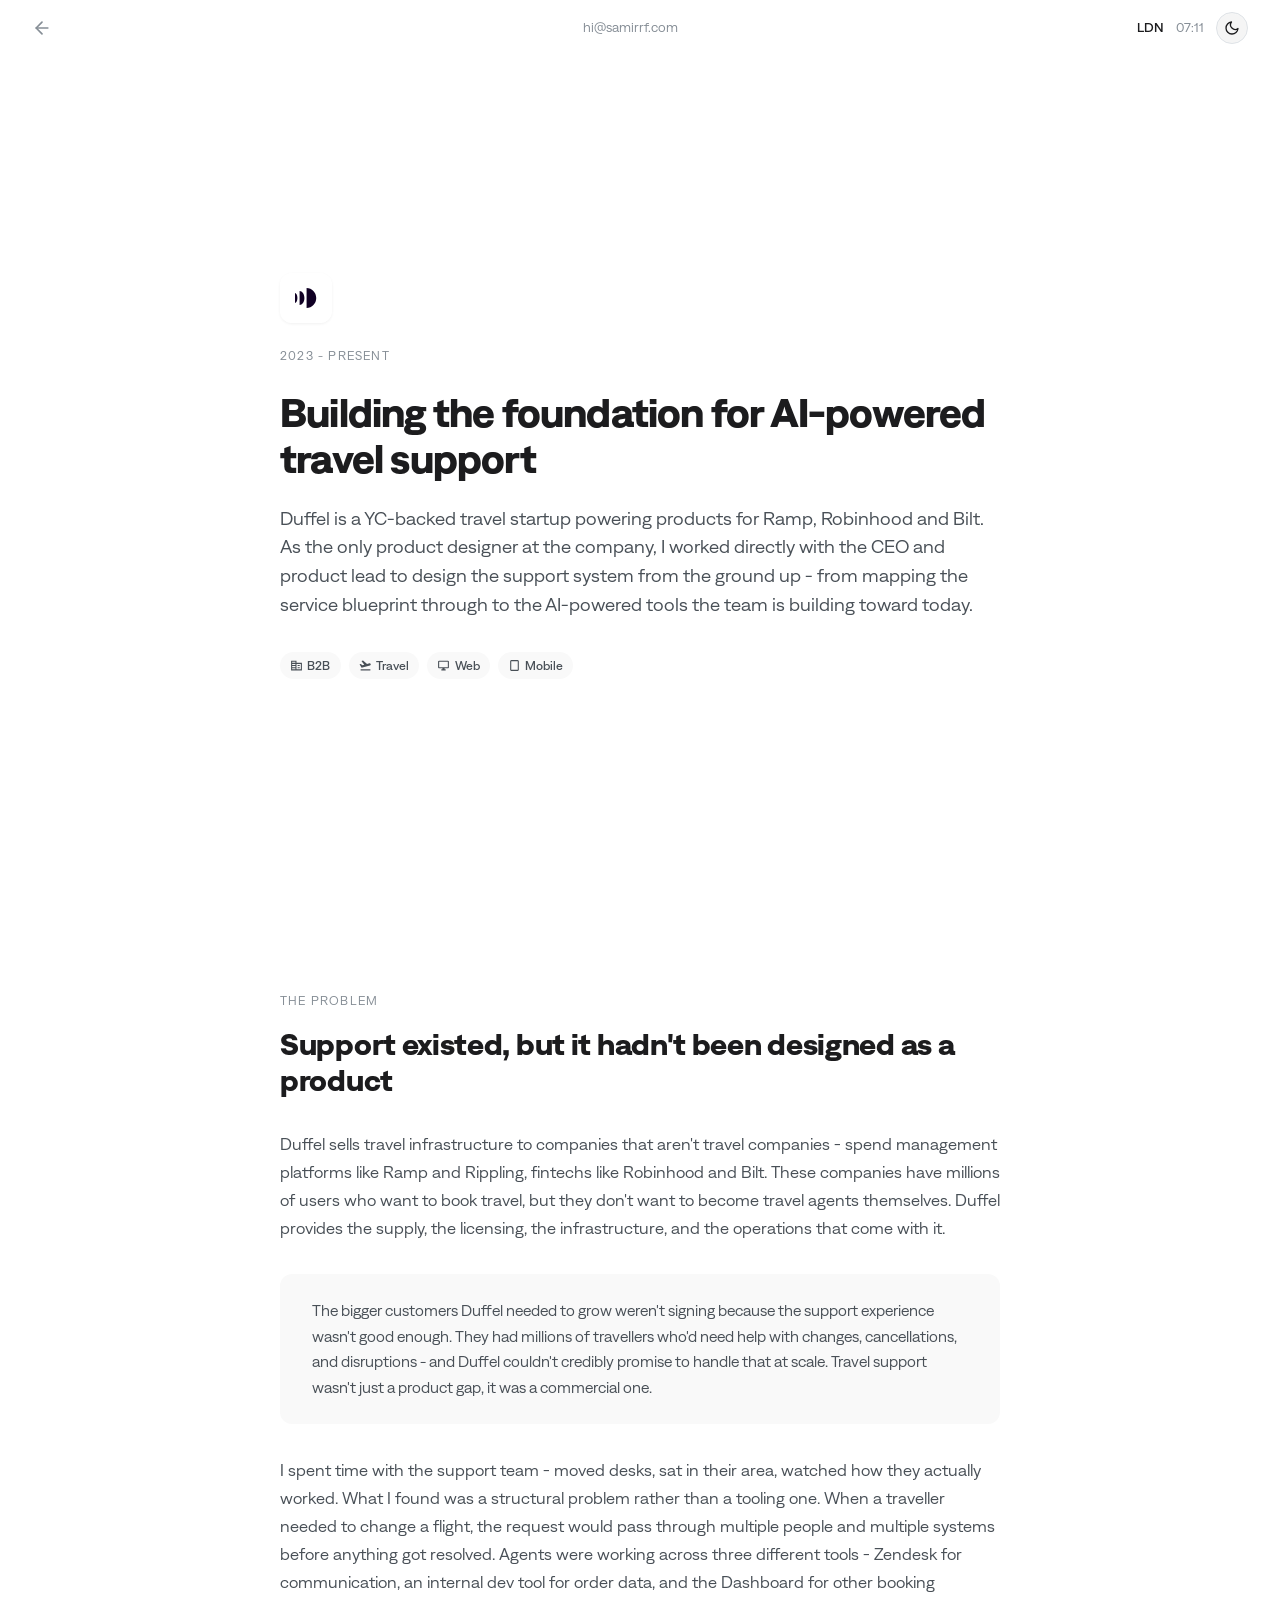
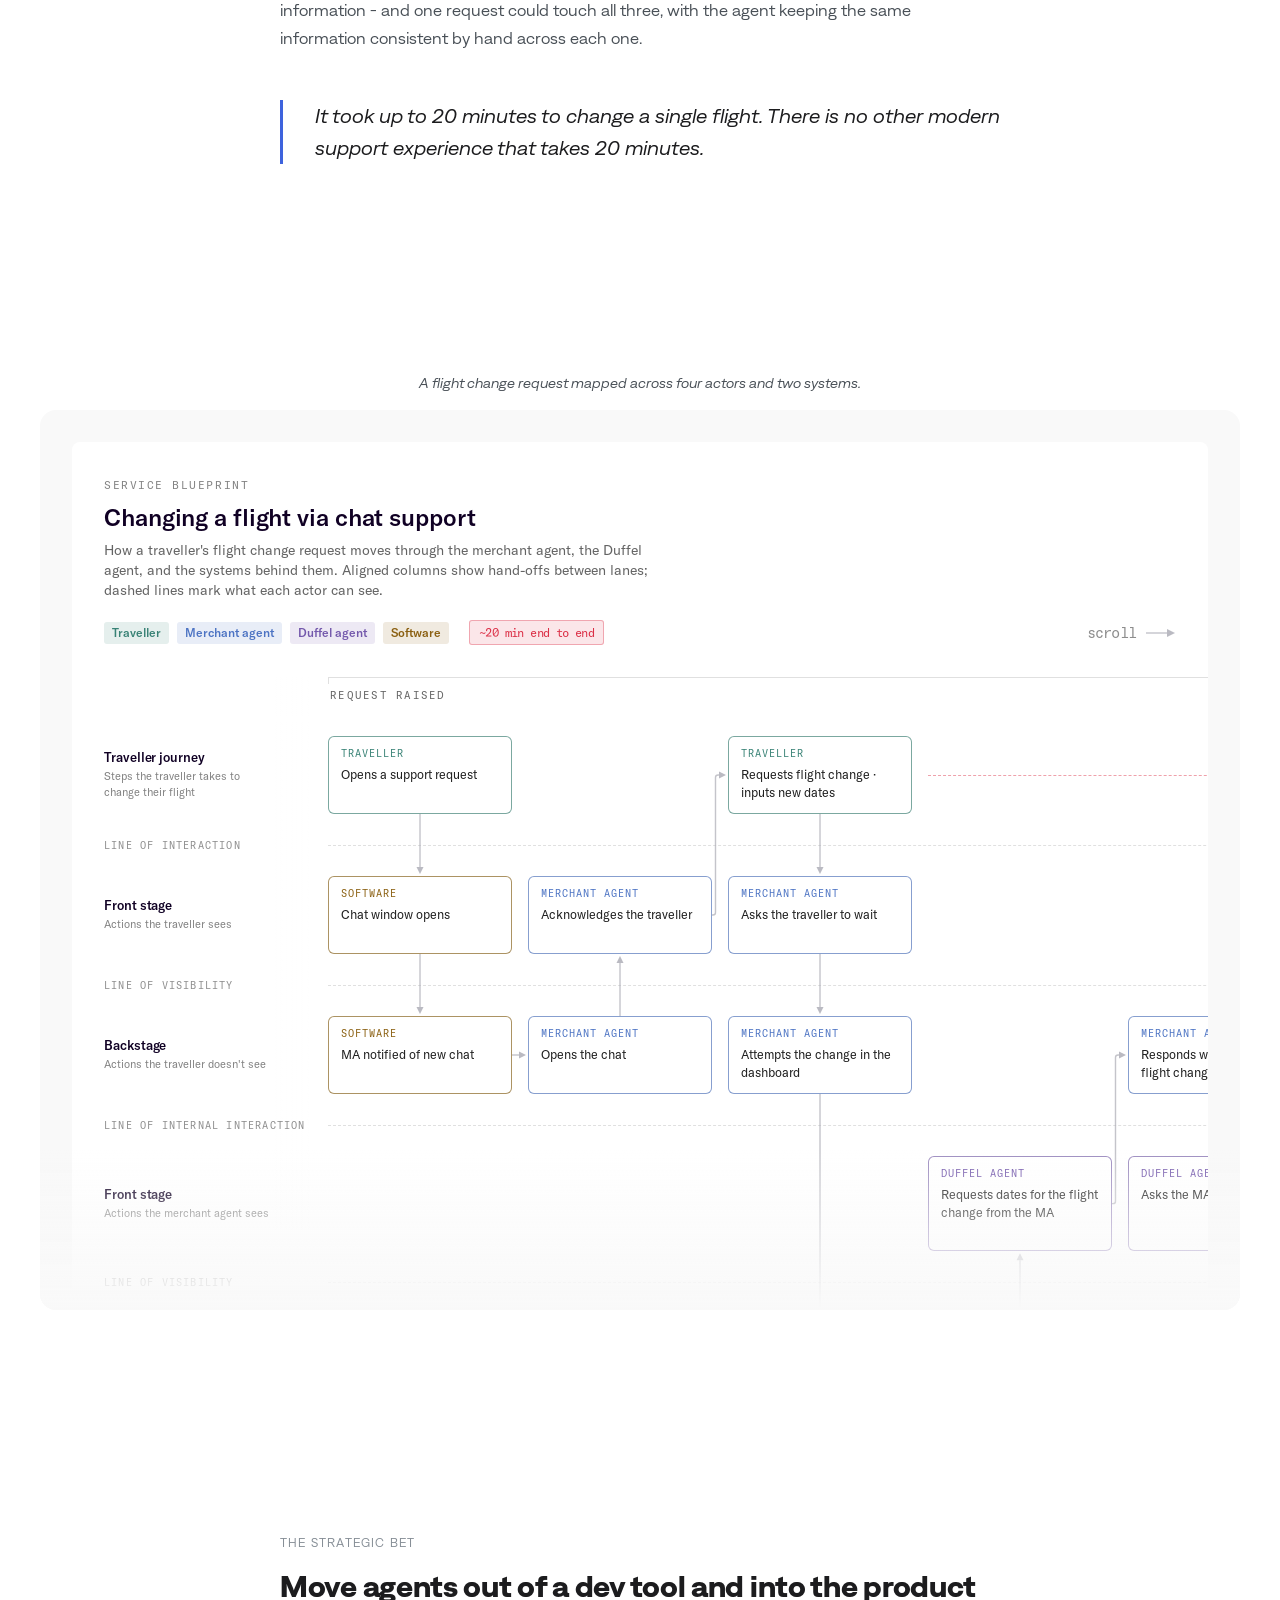
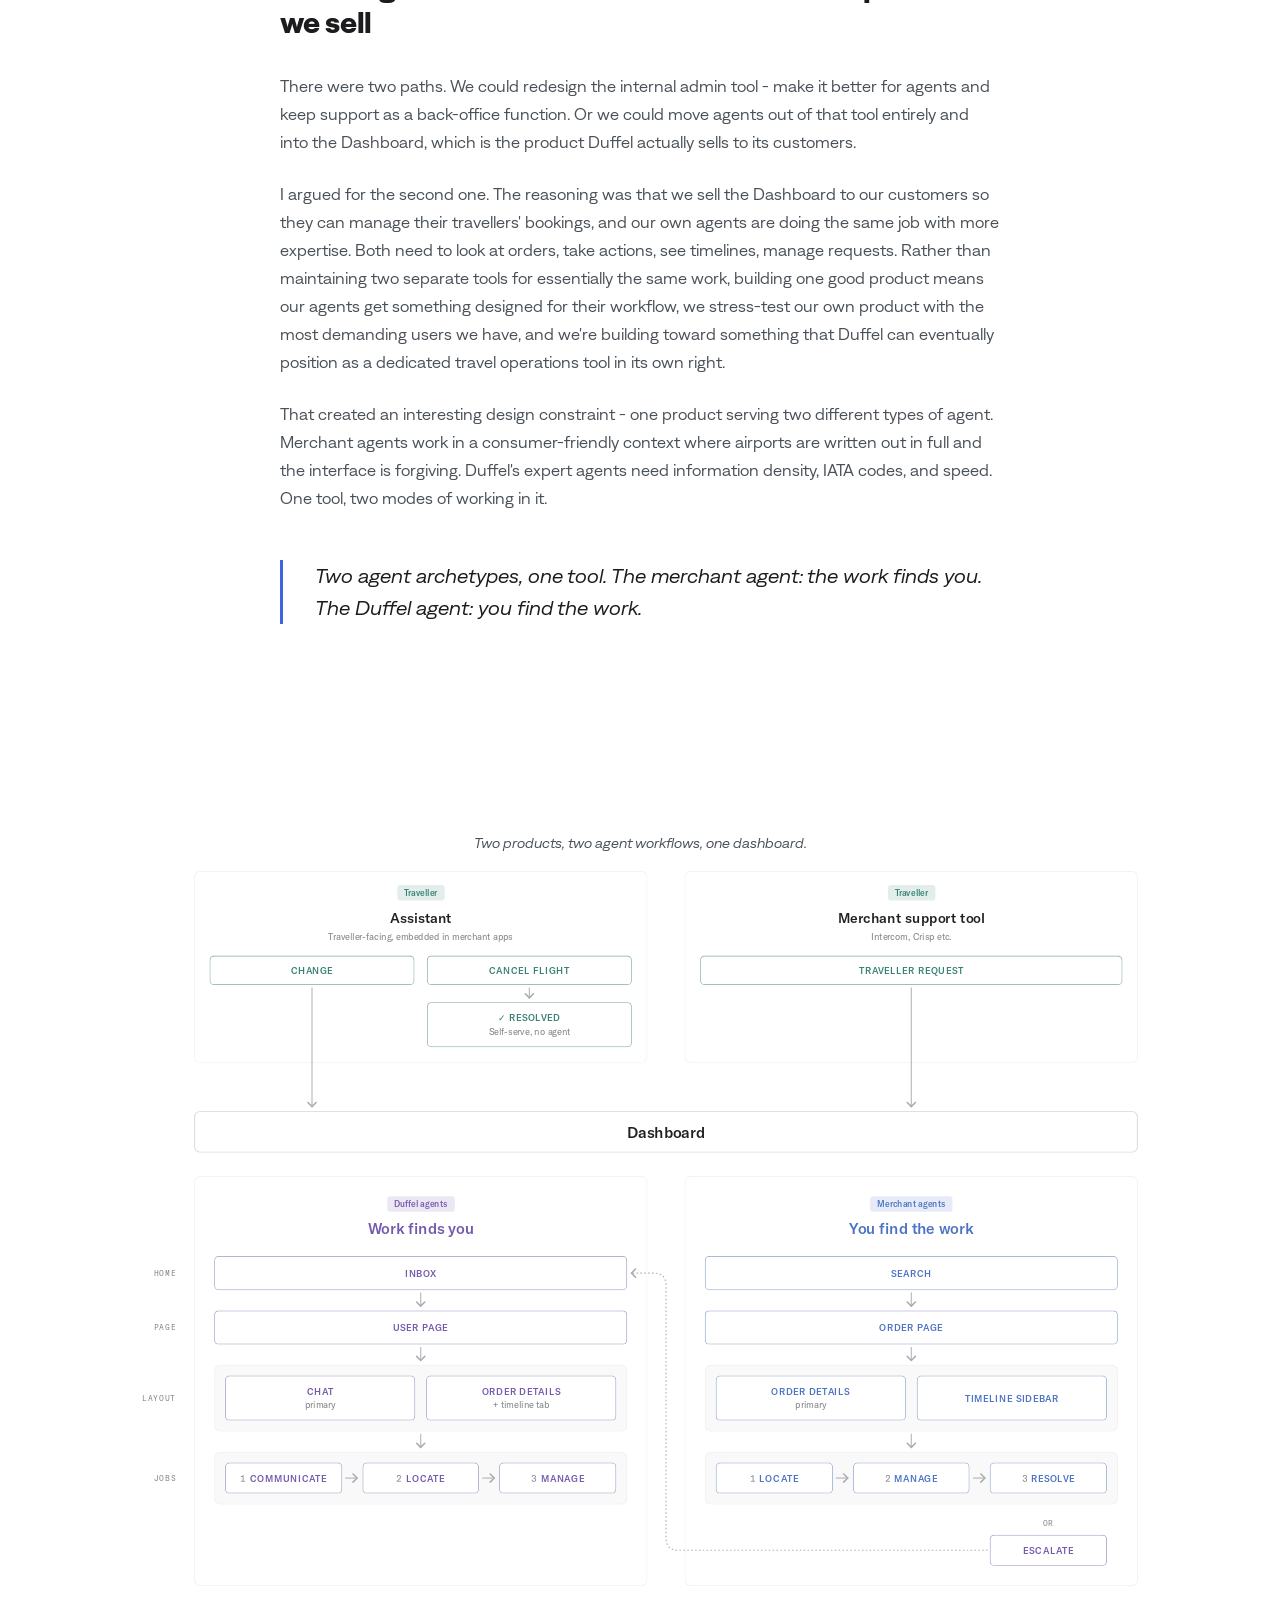
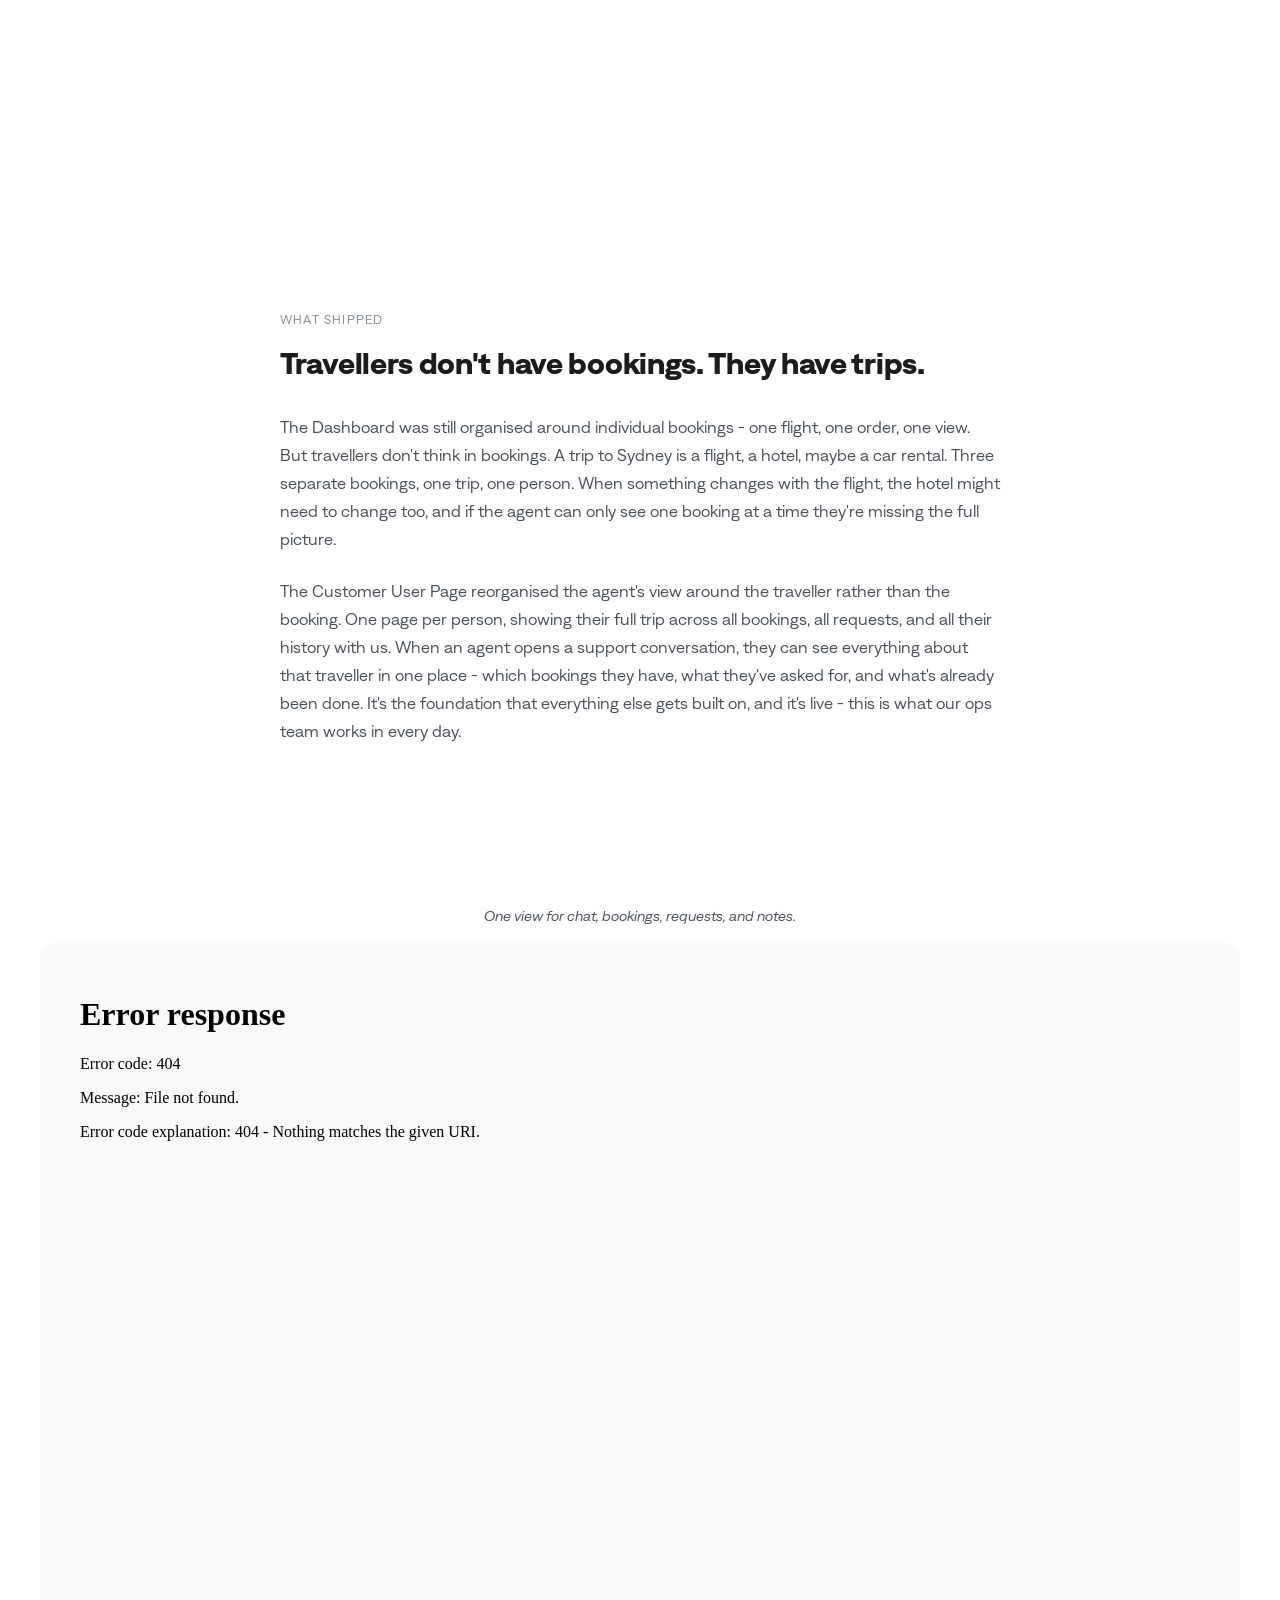
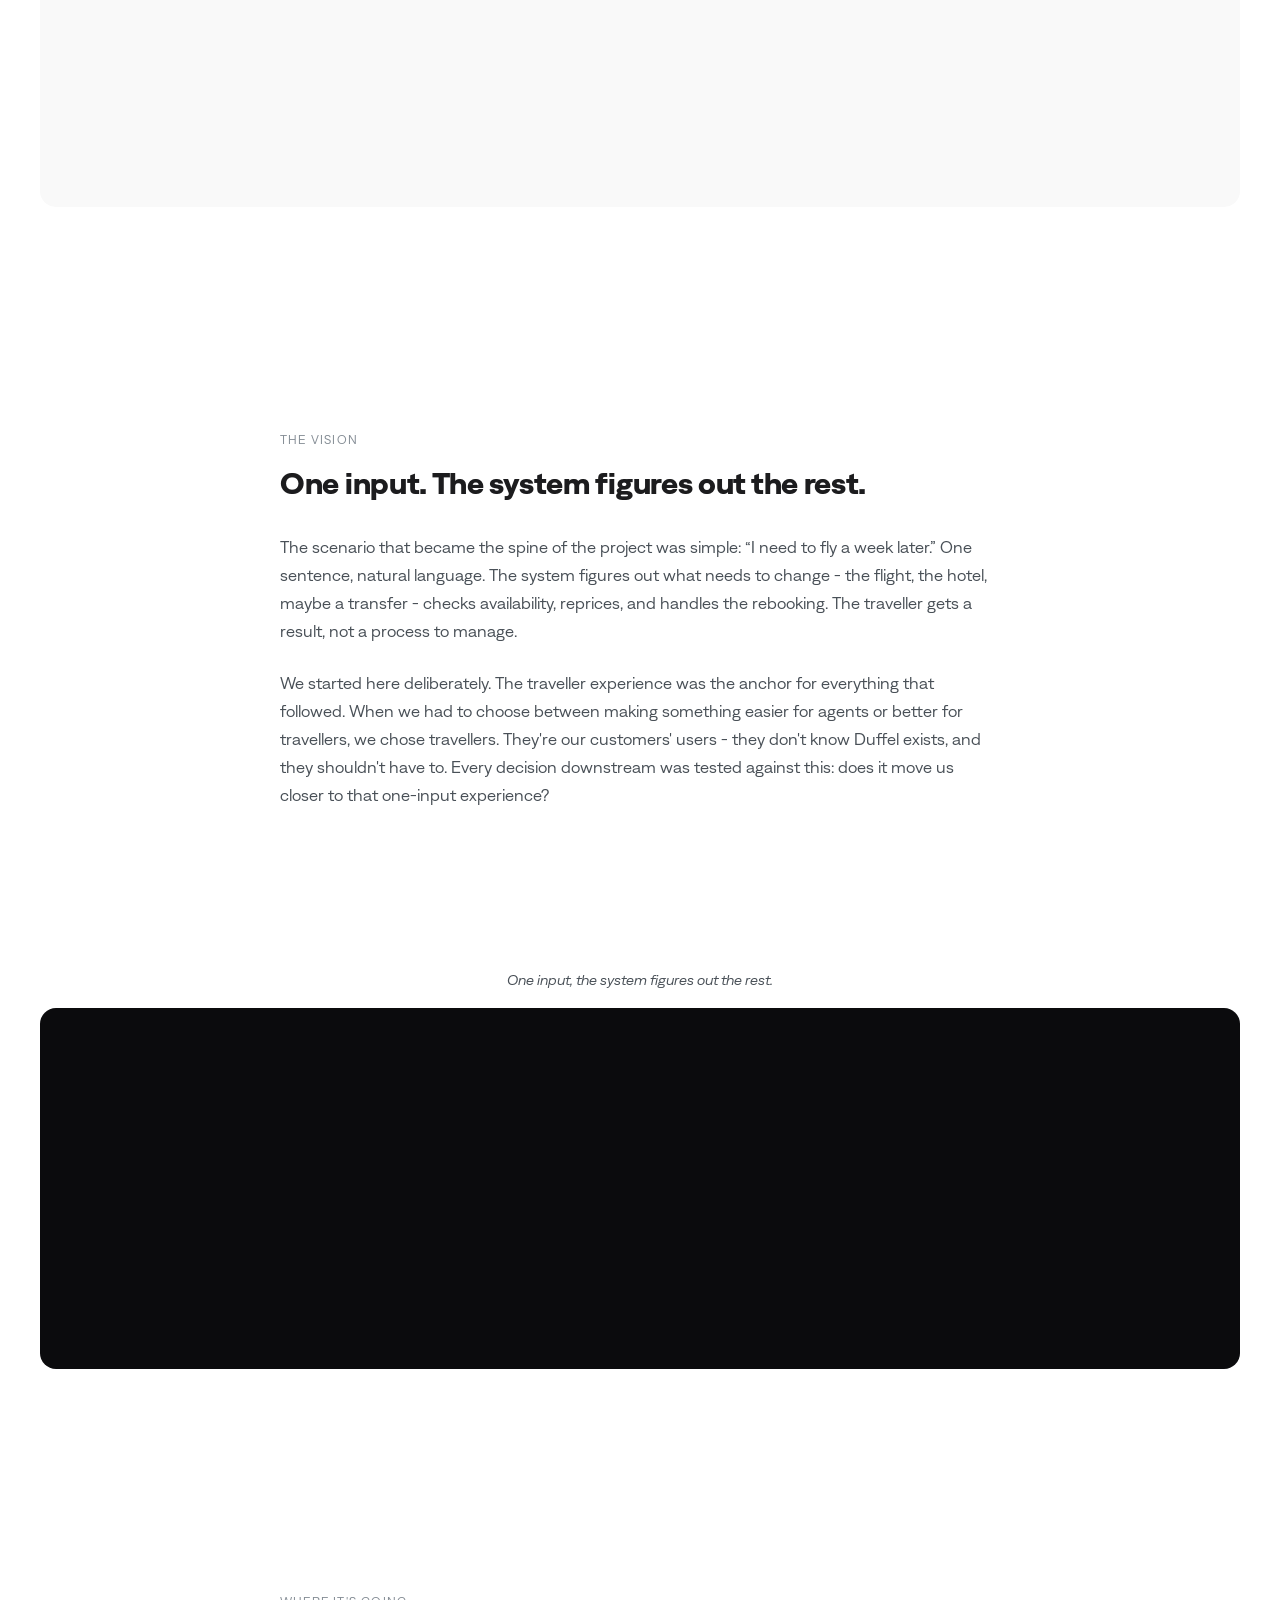
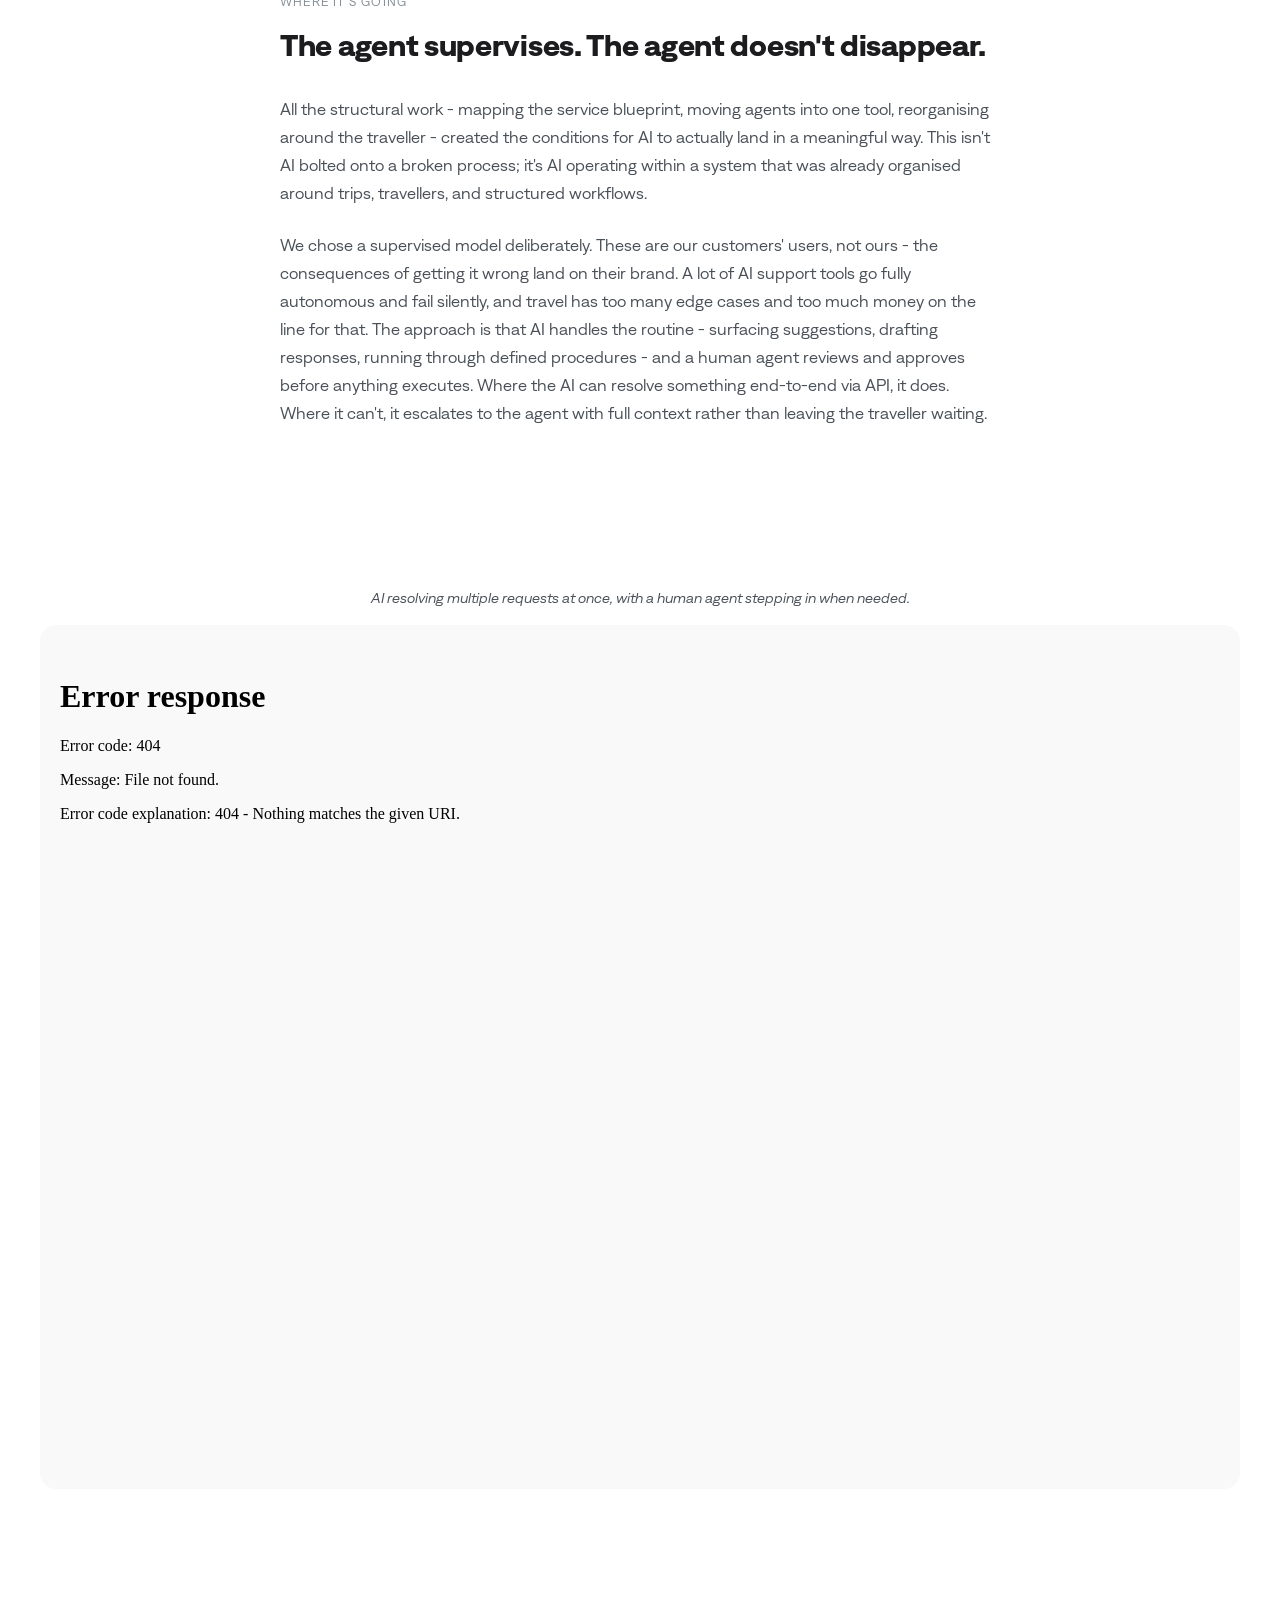
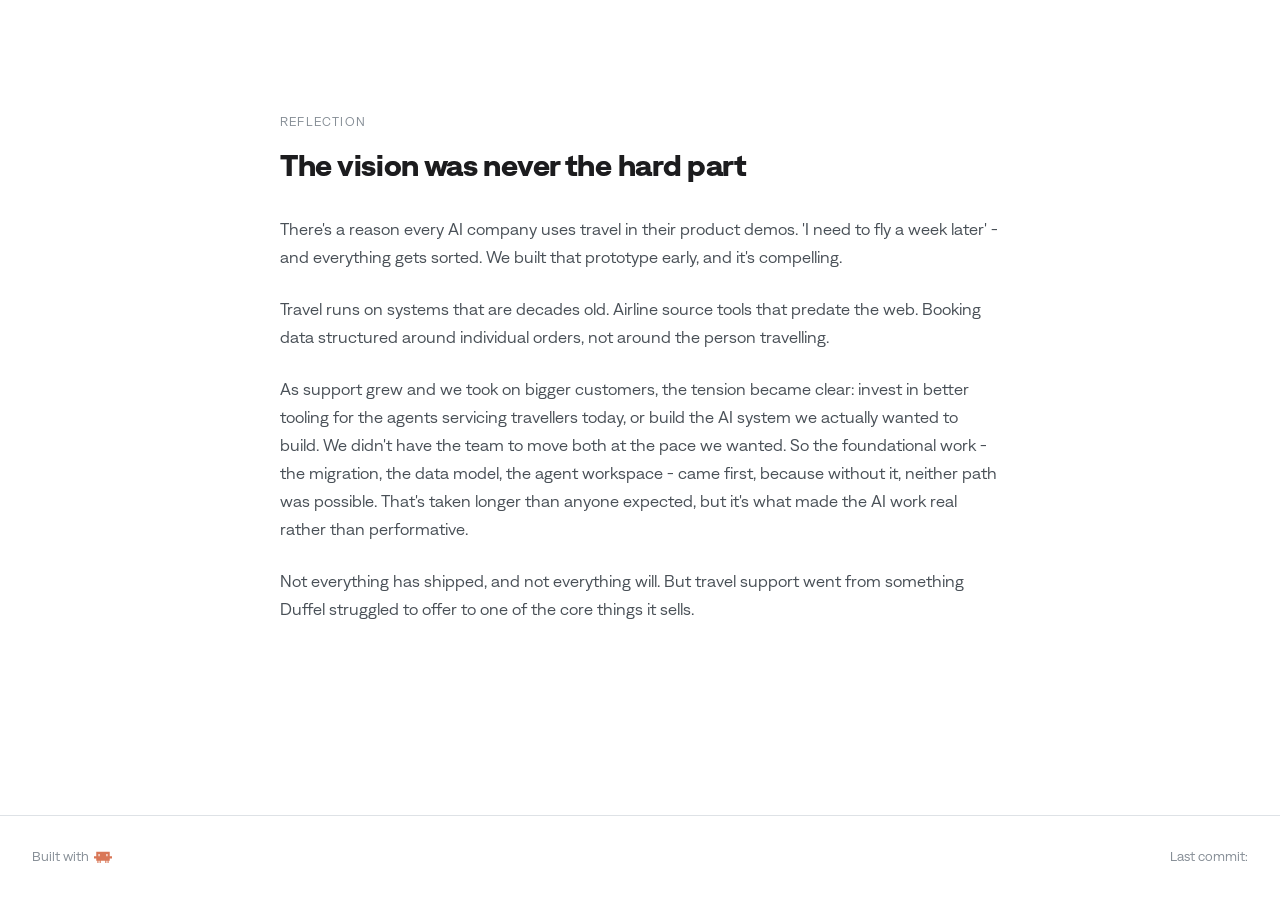
==== pages/duffel.html @ cb8a807d "Persona peek rotation, Denim S favicon, polish - Hero peek now cycles a set of clean cutout personas" ====
<!DOCTYPE html>
<html lang="en">
<head>
  <meta charset="UTF-8">
  <meta name="viewport" content="width=device-width, initial-scale=1.0">
  <title>Duffel - Case Study</title>
  <link rel="icon" href="../assets/img/favicon.svg" type="image/svg+xml">
  <link rel="icon" type="image/png" href="../assets/img/favicon-32.png">
  <link rel="apple-touch-icon" href="../assets/img/apple-touch-icon.png">
  <link rel="stylesheet" href="../styles/main.css">
  <link rel="stylesheet" href="../styles/case-study.css">
</head>
<body>

  <header class="site-header">
    <a class="header-back" href="../index.html" aria-label="Back to home">
      <svg width="20" height="20" viewBox="0 0 24 24" fill="none" stroke="currentColor" stroke-width="2" stroke-linecap="round" stroke-linejoin="round"><line x1="19" y1="12" x2="5" y2="12"/><polyline points="12 19 5 12 12 5"/></svg>
    </a>
    <button class="header-email" id="copyEmail" type="button" aria-label="Copy email address">
      <span class="header-email__text">hi@samirrf.com</span>
      <svg class="header-email__icon header-email__icon--copy" width="14" height="14" viewBox="0 0 24 24" fill="none" stroke="currentColor" stroke-width="2" stroke-linecap="round" stroke-linejoin="round"><rect x="9" y="9" width="13" height="13" rx="2"/><path d="M5 15H4a2 2 0 0 1-2-2V4a2 2 0 0 1 2-2h9a2 2 0 0 1 2 2v1"/></svg>
      <svg class="header-email__icon header-email__icon--check" width="14" height="14" viewBox="0 0 24 24" fill="none" stroke-width="2" stroke-linecap="round" stroke-linejoin="round"><circle class="header-email__circle" cx="12" cy="12" r="10" stroke="#2b8a3e"/><polyline points="8 12 11 15 16 9" stroke="#2b8a3e"/></svg>
      <span class="header-email__toast">Copied!</span>
    </button>
    <div class="header-right">
      <span class="header-location">
        <span class="header-location__city">LDN</span>
        <img class="header-location__crest" src="../assets/img/arsenal.svg" alt="" width="16" height="16">
        <span class="header-location__time" id="headerTime"></span>
      </span>
      <button class="theme-toggle" id="themeToggle" aria-label="Toggle dark mode" type="button">
        <span class="theme-toggle__icon"></span>
      </button>
    </div>
  </header>

  <main class="cs-page">

    <!-- 1. Header -->
    <div class="cs-section cs-header-section cs-narrow reveal">
      <div class="cs-header">
        <a class="logo-link" href="https://www.duffel.com" target="_blank" rel="noopener noreferrer" aria-label="Visit Duffel (opens in a new tab)">
          <img class="cs-header__logo cs-header__logo--dark" src="../assets/img/Duffel Logo - Icon.svg" alt="Duffel">
          <img class="cs-header__logo cs-header__logo--light" src="../assets/img/Duffel Logo - Icon Light.svg" alt="Duffel">
        </a>
        <p class="cs-header__eyebrow">2023 - Present</p>
        <h1 class="cs-header__title">Building the foundation for AI-powered<br class="cs-br-desktop"> travel support</h1>
        <p class="cs-header__subtitle">Duffel is a YC-backed travel startup powering products for Ramp, Robinhood and Bilt. As the only product designer at the company, I worked directly with the CEO and product lead to design the support system from the ground up - from mapping the service blueprint through to the AI-powered tools the team is building toward today.</p>
        <ul class="cs-header__tags">
          <li class="cs-tag"><span class="tag__icon tag__icon--b2b" aria-hidden="true"></span>B2B</li>
          <li class="cs-tag"><span class="tag__icon tag__icon--travel" aria-hidden="true"></span>Travel</li>
          <li class="cs-tag"><span class="tag__icon tag__icon--web" aria-hidden="true"></span>Web</li>
          <li class="cs-tag"><span class="tag__icon tag__icon--mobile" aria-hidden="true"></span>Mobile</li>
        </ul>
      </div>
    </div>


    <!-- 3. The Problem -->
    <section class="cs-section reveal">
      <div class="cs-narrow">
        <p class="cs-eyebrow">The problem</p>
        <h2 class="cs-h2">Support existed, but it hadn't been designed as a product</h2>
        <div class="cs-body">
          <p>Duffel sells travel infrastructure to companies that aren't travel companies - spend management platforms like Ramp and Rippling, fintechs like Robinhood and Bilt. These companies have millions of users who want to book travel, but they don't want to become travel agents themselves. Duffel provides the supply, the licensing, the infrastructure, and the operations that come with it.</p>
        </div>
      </div>
      <div class="cs-narrow">
        <div class="cs-callout">
          <p>The bigger customers Duffel needed to grow weren't signing because the support experience wasn't good enough. They had millions of travellers who'd need help with changes, cancellations, and disruptions - and Duffel couldn't credibly promise to handle that at scale. Travel support wasn't just a product gap, it was a commercial one.</p>
        </div>
      </div>
      <div class="cs-narrow">
        <div class="cs-body">
          <p>I spent time with the support team - moved desks, sat in their area, watched how they actually worked. What I found was a structural problem rather than a tooling one. When a traveller needed to change a flight, the request would pass through multiple people and multiple systems before anything got resolved. Agents were working across three different tools - Zendesk for communication, an internal dev tool for order data, and the Dashboard for other booking information - and one request could touch all three, with the agent keeping the same information consistent by hand across each one.</p>
        </div>
      </div>
      <div class="cs-narrow">
        <blockquote class="cs-pull-quote">
          <p>It took up to 20 minutes to change a single flight. There is no other modern support experience that takes 20 minutes.</p>
        </blockquote>
      </div>
      <div class="cs-narrow">
        <div class="cs-artefact-caption">
          <p class="cs-artefact-caption__text">A flight change request mapped across four actors and two systems.</p>
        </div>
      </div>
      <div class="cs-bento cs-bento--peek reveal" data-peek="blueprint-b">
        <iframe src="../assets/embeds/Flight Change Service Blueprint (standalone) (1).html" title="Service blueprint" allowtransparency="true"></iframe>
        <div class="cs-peek__gradient"></div>
        <button class="cs-peek__open" aria-label="Open full view">
          <svg width="16" height="16" viewBox="0 0 24 24" fill="none" stroke="currentColor" stroke-width="2" stroke-linecap="round" stroke-linejoin="round"><polyline points="15 3 21 3 21 9"/><polyline points="9 21 3 21 3 15"/><line x1="21" y1="3" x2="14" y2="10"/><line x1="3" y1="21" x2="10" y2="14"/></svg>
          Explore
        </button>
      </div>

    </section>

    <!-- 4. The Strategic Bet -->
    <section class="cs-section reveal">
      <div class="cs-narrow">
        <p class="cs-eyebrow">The strategic bet</p>
        <h2 class="cs-h2">Move agents out of a dev tool and into the product we sell</h2>
        <div class="cs-body">
          <p>There were two paths. We could redesign the internal admin tool - make it better for agents and keep support as a back-office function. Or we could move agents out of that tool entirely and into the Dashboard, which is the product Duffel actually sells to its customers.</p>
          <p>I argued for the second one. The reasoning was that we sell the Dashboard to our customers so they can manage their travellers' bookings, and our own agents are doing the same job with more expertise. Both need to look at orders, take actions, see timelines, manage requests. Rather than maintaining two separate tools for essentially the same work, building one good product means our agents get something designed for their workflow, we stress-test our own product with the most demanding users we have, and we're building toward something that Duffel can eventually position as a dedicated travel operations tool in its own right.</p>
          <p>That created an interesting design constraint - one product serving two different types of agent. Merchant agents work in a consumer-friendly context where airports are written out in full and the interface is forgiving. Duffel's expert agents need information density, IATA codes, and speed. One tool, two modes of working in it.</p>
        </div>
      </div>
      <div class="cs-narrow">
        <blockquote class="cs-pull-quote">
          <p>Two agent archetypes, one tool. The merchant agent: the work finds you. The Duffel agent: you find the work.</p>
        </blockquote>
      </div>
      <div class="cs-narrow">
        <div class="cs-artefact-caption">
          <p class="cs-artefact-caption__text">Two products, two agent workflows, one dashboard.</p>
        </div>
      </div>
      <div class="cs-wide-iframe reveal">
        <iframe src="../assets/embeds/Duffel System Diagram.html" title="System diagram — two products, two workflows"></iframe>
      </div>
    </section>

    <!-- 5. What Shipped — CUP -->
    <section class="cs-section reveal">
      <div class="cs-narrow">
        <p class="cs-eyebrow">What shipped</p>
        <h2 class="cs-h2">Travellers don't have bookings. They have trips.</h2>
        <div class="cs-body">
          <p>The Dashboard was still organised around individual bookings - one flight, one order, one view. But travellers don't think in bookings. A trip to Sydney is a flight, a hotel, maybe a car rental. Three separate bookings, one trip, one person. When something changes with the flight, the hotel might need to change too, and if the agent can only see one booking at a time they're missing the full picture.</p>
          <p>The Customer User Page reorganised the agent's view around the traveller rather than the booking. One page per person, showing their full trip across all bookings, all requests, and all their history with us. When an agent opens a support conversation, they can see everything about that traveller in one place - which bookings they have, what they've asked for, and what's already been done. It's the foundation that everything else gets built on, and it's live - this is what our ops team works in every day.</p>
        </div>
      </div>
      <div class="cs-narrow">
        <div class="cs-artefact-caption">
          <p class="cs-artefact-caption__text">One view for chat, bookings, requests, and notes.</p>
        </div>
      </div>
      <div class="cs-bento reveal">
        <iframe src="../assets/embeds/Customer User Page (Shipped Flow).html" title="Customer User Page — shipped flow"></iframe>
      </div>
    </section>

    <!-- 6. The Vision -->
    <section class="cs-section reveal">
      <div class="cs-narrow">
        <p class="cs-eyebrow">The vision</p>
        <h2 class="cs-h2">One input. The system figures out the rest.</h2>
        <div class="cs-body">
          <p>The scenario that became the spine of the project was simple: &ldquo;I need to fly a week later.&rdquo; One sentence, natural language. The system figures out what needs to change - the flight, the hotel, maybe a transfer - checks availability, reprices, and handles the rebooking. The traveller gets a result, not a process to manage.</p>
          <p>We started here deliberately. The traveller experience was the anchor for everything that followed. When we had to choose between making something easier for agents or better for travellers, we chose travellers. They're our customers' users - they don't know Duffel exists, and they shouldn't have to. Every decision downstream was tested against this: does it move us closer to that one-input experience?</p>
        </div>
      </div>
      <div class="cs-narrow">
        <div class="cs-artefact-caption">
          <p class="cs-artefact-caption__text">One input, the system figures out the rest.</p>
        </div>
      </div>
      <div class="cs-bento cs-bento--video reveal">
        <video class="cs-video" src="../assets/video/traveller-north-star.mp4" muted loop playsinline></video>
      </div>
    </section>

    <!-- 7. Where It's Going — AI -->
    <section class="cs-section reveal">
      <div class="cs-narrow">
        <p class="cs-eyebrow">Where it's going</p>
        <h2 class="cs-h2">The agent supervises. The agent doesn't disappear.</h2>
        <div class="cs-body">
          <p>All the structural work - mapping the service blueprint, moving agents into one tool, reorganising around the traveller - created the conditions for AI to actually land in a meaningful way. This isn't AI bolted onto a broken process; it's AI operating within a system that was already organised around trips, travellers, and structured workflows.</p>
          <p>We chose a supervised model deliberately. These are our customers' users, not ours - the consequences of getting it wrong land on their brand. A lot of AI support tools go fully autonomous and fail silently, and travel has too many edge cases and too much money on the line for that. The approach is that AI handles the routine - surfacing suggestions, drafting responses, running through defined procedures - and a human agent reviews and approves before anything executes. Where the AI can resolve something end-to-end via API, it does. Where it can't, it escalates to the agent with full context rather than leaving the traveller waiting.</p>
        </div>
      </div>
      <div class="cs-narrow">
        <div class="cs-artefact-caption">
          <p class="cs-artefact-caption__text">AI resolving multiple requests at once, with a human agent stepping in when needed.</p>
        </div>
      </div>
      <div class="cs-bento cs-bento--wide-pad reveal">
        <iframe src="../assets/embeds/Agent North Star AI Flow (Standalone).html" title="AI-assisted support flow" scrolling="no"></iframe>
      </div>
    </section>

    <!-- 8. Reflection -->
    <section class="cs-section reveal">
      <div class="cs-narrow">
        <p class="cs-eyebrow">Reflection</p>
        <h2 class="cs-h2">The vision was never the hard part</h2>
        <div class="cs-body">
          <p>There's a reason every AI company uses travel in their product demos. 'I need to fly a week later' - and everything gets sorted. We built that prototype early, and it's compelling.</p>
          <p>Travel runs on systems that are decades old. Airline source tools that predate the web. Booking data structured around individual orders, not around the person travelling.</p>
          <p>As support grew and we took on bigger customers, the tension became clear: invest in better tooling for the agents servicing travellers today, or build the AI system we actually wanted to build. We didn't have the team to move both at the pace we wanted. So the foundational work - the migration, the data model, the agent workspace - came first, because without it, neither path was possible. That's taken longer than anyone expected, but it's what made the AI work real rather than performative.</p>
          <p>Not everything has shipped, and not everything will. But travel support went from something Duffel struggled to offer to one of the core things it sells.</p>
        </div>
      </div>
    </section>

  </main>

  <footer class="site-footer">
    <span class="site-footer__built-with">
      Built with <img class="site-footer__claude-icon" src="../assets/img/claude-code-icon.svg" alt="Claude Code" width="18" height="18">
    </span>
    <span class="site-footer__commit">Last commit: <span id="commitAgo"></span></span>
  </footer>

  <div class="cs-lightbox" id="csLightbox">
    <button class="cs-lightbox__close" aria-label="Close">&times;</button>
    <iframe class="cs-lightbox__iframe" id="csLightboxIframe" src="" title=""></iframe>
  </div>

  <script>
    (function () {
      const STORAGE_KEY = 'color-scheme';
      const root = document.documentElement;

      function applyScheme(scheme) {
        root.dataset.colorScheme = scheme;
      }

      const stored = localStorage.getItem(STORAGE_KEY);
      const mqInit = window.matchMedia('(prefers-color-scheme: dark)');
      applyScheme(stored || (mqInit.matches ? 'dark' : 'light'));

      const mq = window.matchMedia('(prefers-color-scheme: dark)');
      mq.addEventListener('change', function (e) {
        if (!localStorage.getItem(STORAGE_KEY)) {
          applyScheme(e.matches ? 'dark' : 'light');
        }
      });

      function init() {
        // Theme toggle
        var themeBtn = document.getElementById('themeToggle');
        themeBtn.addEventListener('click', function () {
          var current = root.dataset.colorScheme || (mq.matches ? 'dark' : 'light');
          var next = current === 'dark' ? 'light' : 'dark';
          applyScheme(next);
          localStorage.setItem(STORAGE_KEY, next);
          setTimeout(syncIframeThemes, 50);
        });

        // London time with blinking colon
        function updateTime() {
          var now = new Date();
          var parts = now.toLocaleTimeString('en-GB', { hour: '2-digit', minute: '2-digit', timeZone: 'Europe/London', hour12: false }).split(':');
          document.getElementById('headerTime').innerHTML = parts[0] + '<span class="header-location__colon">:</span>' + parts[1];
        }
        updateTime();
        setInterval(updateTime, 30000);

        // Last commit ticker
        var LAST_COMMIT = null;
        function updateCommitAgo() {
          if (!LAST_COMMIT) return;
          var diff = Math.floor((Date.now() - LAST_COMMIT) / 1000);
          var text;
          if (diff < 60) text = diff + 's ago';
          else if (diff < 3600) text = Math.floor(diff / 60) + 'm ago';
          else if (diff < 86400) text = Math.floor(diff / 3600) + 'h ago';
          else text = Math.floor(diff / 86400) + 'd ago';
          document.getElementById('commitAgo').textContent = text;
        }
        fetch('https://api.github.com/repos/srcltd/samirrf.com/commits?per_page=1')
          .then(function (r) { return r.json(); })
          .then(function (data) {
            if (data[0] && data[0].commit) {
              LAST_COMMIT = new Date(data[0].commit.committer.date).getTime();
              updateCommitAgo();
              setInterval(updateCommitAgo, 1000);
            }
          })
          .catch(function () {});

        // Copy email
        document.getElementById('copyEmail').addEventListener('click', function () {
          var el = this;
          navigator.clipboard.writeText('hi@samirrf.com').then(function () {
            el.classList.add('is-copied');
            setTimeout(function () { el.classList.remove('is-copied'); }, 1500);
          });
        });

        // Sync iframe themes with parent
        function getTheme() {
          return root.dataset.colorScheme || (mq.matches ? 'dark' : 'light');
        }
        function syncIframeThemes() {
          var theme = getTheme();
          var iframes = document.querySelectorAll('iframe');
          iframes.forEach(function (f) {
            if (f.contentWindow) f.contentWindow.postMessage({ theme: theme }, '*');
          });
        }
        // Fade in iframes after theme sync
        document.querySelectorAll('.cs-bento iframe').forEach(function (f) {
          function reveal() {
            if (f.classList.contains('is-loaded')) return;
            syncIframeThemes();
            setTimeout(function () { f.classList.add('is-loaded'); }, 300);
          }
          f.addEventListener('load', reveal);
          // Fallback: reveal after 2s in case load event was missed
          setTimeout(reveal, 2000);
        });
        window.addEventListener('load', function () {
          setTimeout(syncIframeThemes, 500);
        });

        // Play video on scroll
        var videos = document.querySelectorAll('.cs-video');
        var videoObserver = new IntersectionObserver(function (entries) {
          entries.forEach(function (entry) {
            if (entry.isIntersecting) {
              entry.target.play();
            } else {
              entry.target.pause();
            }
          });
        }, { threshold: 0.25 });
        videos.forEach(function (v) { videoObserver.observe(v); });

        // Autoplay interactive embeds on scroll
        var iframes = document.querySelectorAll('.cs-wide-iframe iframe');
        var iframeObserver = new IntersectionObserver(function (entries) {
          entries.forEach(function (entry) {
            if (entry.isIntersecting) {
              var iframe = entry.target;
              iframeObserver.unobserve(iframe);
              function tryPlay() {
                try {
                  var doc = iframe.contentDocument || iframe.contentWindow.document;
                  var btn = doc.getElementById('playBtn') || doc.querySelector('.play-btn');
                  if (btn) {
                    btn.click();
                  } else {
                    // Bundler may still be rebuilding — retry
                    setTimeout(tryPlay, 1000);
                  }
                } catch(e) {}
              }
              // Bundler needs time to unpack and rebuild the page
              setTimeout(tryPlay, 2000);
              setTimeout(tryPlay, 4000);
            }
          });
        }, { threshold: 0.15 });
        iframes.forEach(function (f) { iframeObserver.observe(f); });

        // Peek + Lightbox
        var lightbox = document.getElementById('csLightbox');
        var lightboxIframe = document.getElementById('csLightboxIframe');
        var lightboxClose = lightbox.querySelector('.cs-lightbox__close');

        document.querySelectorAll('.cs-bento--peek').forEach(function (peek) {
          peek.addEventListener('click', function () {
            var src = peek.querySelector('iframe').src;
            lightboxIframe.src = src;
            lightbox.classList.add('is-open');
            document.body.style.overflow = 'hidden';
            lightboxIframe.classList.remove('is-loaded');
            lightboxIframe.onload = function () {
              var theme = getTheme();
              lightboxIframe.contentWindow.postMessage({ theme: theme }, '*');
              setTimeout(function () { lightboxIframe.classList.add('is-loaded'); }, 300);
            };
          });
        });

        lightboxClose.addEventListener('click', function () {
          lightbox.classList.remove('is-open');
          lightboxIframe.src = '';
          document.body.style.overflow = '';
        });

        lightbox.addEventListener('click', function (e) {
          if (e.target === lightbox) {
            lightboxClose.click();
          }
        });

        document.addEventListener('keydown', function (e) {
          if (e.key === 'Escape' && lightbox.classList.contains('is-open')) {
            lightboxClose.click();
          }
        });

        // Scroll reveal
        var reveals = document.querySelectorAll('.reveal');

        var observer = new IntersectionObserver(function (entries) {
          entries.forEach(function (entry) {
            if (entry.isIntersecting) {
              entry.target.classList.add('is-visible');
              observer.unobserve(entry.target);
              var prev = entry.target.previousElementSibling;
              if (prev) {
                var cap = prev.querySelector('.cs-artefact-caption');
                if (cap) cap.classList.add('is-visible');
              }
            }
          });
        }, { threshold: 0.08, rootMargin: '-40px' });

        var heroCount = 0;
        reveals.forEach(function (el) {
          var rect = el.getBoundingClientRect();
          if (rect.top < window.innerHeight) {
            var d = 0.3 + heroCount * 0.2;
            el.style.transitionDelay = d + 's';
            heroCount++;
            requestAnimationFrame(function () {
              el.classList.add('is-visible');
              var prev = el.previousElementSibling;
              if (prev) {
                var cap = prev.querySelector('.cs-artefact-caption');
                if (cap) cap.classList.add('is-visible');
              }
            });
          } else {
            el.style.transitionDelay = '0.1s';
            observer.observe(el);
          }
        });

        // Footer icon animation
        var footerBuilt = document.querySelector('.site-footer__built-with');
        if (footerBuilt) {
          var footerObs = new IntersectionObserver(function (entries) {
            if (entries[0].isIntersecting) {
              footerBuilt.classList.add('is-visible');
              footerObs.unobserve(footerBuilt);
            }
          }, { threshold: 0.5 });
          footerObs.observe(footerBuilt);
        }

        // Matrix easter egg
        var claudeIcon = document.querySelector('.site-footer__claude-icon');
        if (claudeIcon) {
          claudeIcon.style.cursor = 'pointer';
          claudeIcon.addEventListener('mouseenter', function () {
            var overlay = document.createElement('div');
            overlay.style.cssText = 'position:fixed;top:0;left:0;width:100vw;height:100vh;z-index:9999;pointer-events:all;cursor:pointer;background:rgba(0,0,0,0.95);overflow:hidden;';
            document.body.appendChild(overlay);
            var cols = Math.ceil(window.innerWidth / 28);
            var src = claudeIcon.src;
            for (var c = 0; c < cols; c++) {
              (function (col) {
                var count = 8 + Math.floor(Math.random() * 12);
                for (var i = 0; i < count; i++) {
                  var img = document.createElement('img');
                  img.src = src;
                  var size = 12 + Math.floor(Math.random() * 24);
                  img.style.cssText = 'position:absolute;width:' + size + 'px;height:' + size + 'px;opacity:0;left:' + (col * 28 + 5) + 'px;top:-' + size + 'px;';
                  var delay = Math.random() * 3000 + i * 200;
                  var dur = 800 + Math.random() * 3500;
                  overlay.appendChild(img);
                  setTimeout(function (el, d) {
                    el.style.transition = 'top ' + d + 'ms linear, opacity 0.3s';
                    el.style.opacity = (0.3 + Math.random() * 0.7).toFixed(2);
                    el.style.top = (window.innerHeight + 20) + 'px';
                  }, delay, img, dur);
                }
              })(c);
            }
            setTimeout(function () {
              overlay.style.transition = 'opacity 0.5s';
              overlay.style.opacity = '0';
              setTimeout(function () { overlay.remove(); }, 500);
            }, 5000);
            overlay.addEventListener('click', function () {
              overlay.style.transition = 'opacity 0.5s';
              overlay.style.opacity = '0';
              setTimeout(function () { overlay.remove(); }, 500);
            });
          });
        }
      }
      if (document.readyState === 'loading') {
        document.addEventListener('DOMContentLoaded', init);
      } else {
        init();
      }
    })();
  </script>

</body>
</html>
---- styles/main.css ----
/* ============================================================
   FONTS
   ============================================================ */

@font-face {
  font-family: 'Denim WD';
  src: url('../assets/fonts/DenimWD-Regular.woff2') format('woff2'),
       url('../assets/fonts/DenimWD-Regular.woff') format('woff');
  font-weight: 400;
  font-style: normal;
  font-display: swap;
}

@font-face {
  font-family: 'Denim WD';
  src: url('../assets/fonts/DenimWD-RegularItalic.woff2') format('woff2'),
       url('../assets/fonts/DenimWD-RegularItalic.woff') format('woff');
  font-weight: 400;
  font-style: italic;
  font-display: swap;
}

@font-face {
  font-family: 'Denim WD';
  src: url('../assets/fonts/DenimWD-Medium.woff2') format('woff2'),
       url('../assets/fonts/DenimWD-Medium.woff') format('woff');
  font-weight: 500;
  font-style: normal;
  font-display: swap;
}

@font-face {
  font-family: 'Denim WD';
  src: url('../assets/fonts/DenimWD-MediumItalic.woff2') format('woff2'),
       url('../assets/fonts/DenimWD-MediumItalic.woff') format('woff');
  font-weight: 500;
  font-style: italic;
  font-display: swap;
}

@font-face {
  font-family: 'Denim WD';
  src: url('../assets/fonts/DenimWD-Bold.woff2') format('woff2'),
       url('../assets/fonts/DenimWD-Bold.woff') format('woff');
  font-weight: 700;
  font-style: normal;
  font-display: swap;
}


/* ============================================================
   COLOR TOKENS
   ============================================================ */

:root {
  --color-bg:           #ffffff;
  --color-bg-subtle:    #f8f9fa;
  --color-surface:      #f9f9f9;
  --color-border:       #dee2e6;
  --color-border-strong:#ced4da;
  --color-text-muted:   #868e96;
  --color-text-subtle:  #495057;
  --color-text:         #1c1c1e;

  --color-accent:       #3e63dd;
  --color-accent-hover: #3451b2;
  --color-link:         var(--color-accent);
}

@media (prefers-color-scheme: dark) {
  :root:not([data-color-scheme='light']) {
    --color-bg:           #111113;
    --color-bg-subtle:    #18191b;
    --color-surface:      #212225;
    --color-border:       #363a3f;
    --color-border-strong:#43484e;
    --color-text-muted:   #7e868c;
    --color-text-subtle:  #c1c8cd;
    --color-text:         #edeef0;
    --color-accent:       #8da4ef;
    --color-accent-hover: #adbef7;
  }
}

[data-color-scheme='dark'] {
  --color-bg:           #111113;
  --color-bg-subtle:    #18191b;
  --color-surface:      #212225;
  --color-border:       #363a3f;
  --color-border-strong:#43484e;
  --color-text-muted:   #7e868c;
  --color-text-subtle:  #c1c8cd;
  --color-text:         #edeef0;
  --color-accent:       #8da4ef;
  --color-accent-hover: #adbef7;
}

[data-color-scheme='light'] {
  --color-bg:           #ffffff;
  --color-bg-subtle:    #f8f9fa;
  --color-surface:      #f9f9f9;
  --color-border:       #dee2e6;
  --color-border-strong:#ced4da;
  --color-text-muted:   #868e96;
  --color-text-subtle:  #495057;
  --color-text:         #1c1c1e;
  --color-accent:       #3e63dd;
  --color-accent-hover: #3451b2;
}


/* ============================================================
   SPACING & LAYOUT TOKENS
   ============================================================ */

:root {
  --space-1:  0.25rem;   /*  4px */
  --space-2:  0.5rem;    /*  8px */
  --space-3:  0.75rem;   /* 12px */
  --space-4:  1rem;      /* 16px */
  --space-5:  1.5rem;    /* 24px */
  --space-6:  2rem;      /* 32px */
  --space-7:  3rem;      /* 48px */
  --space-8:  4rem;      /* 64px */
  --space-9:  6rem;      /* 96px */

  --max-width:    1288px;
  --page-gutter:  var(--space-6);
}


/* ============================================================
   CSS RESET
   ============================================================ */

*, *::before, *::after {
  box-sizing: border-box;
  margin: 0;
  padding: 0;
}

html {
  -webkit-text-size-adjust: 100%;
}

body {
  min-height: 100dvh;
  line-height: 1.5;
  -webkit-font-smoothing: antialiased;
  text-rendering: optimizeLegibility;
}

img, video, iframe {
  display: block;
  max-width: 100%;
}

input, button, textarea, select {
  font: inherit;
}

ul, ol {
  list-style: none;
}

a {
  color: inherit;
  text-decoration: none;
}

blockquote, cite {
  font-style: normal;
}


/* ============================================================
   BASE
   ============================================================ */

body {
  font-family: 'Denim WD', system-ui, -apple-system, sans-serif;
  font-size: 1rem;
  font-weight: 400;
  color: var(--color-text);
  background-color: var(--color-bg);
}


/* ============================================================
   HEADER
   ============================================================ */

.site-header {
  position: sticky;
  top: 0;
  z-index: 100;
  display: flex;
  justify-content: space-between;
  align-items: center;
  max-width: var(--max-width);
  margin-inline: auto;
  padding: var(--space-3) var(--page-gutter);
}

.site-header::before {
  content: "";
  position: absolute;
  inset: 0;
  left: 50%;
  transform: translateX(-50%);
  width: 100vw;
  background-color: var(--color-bg);
  z-index: -1;
}

/* ============================================================
   HEADER BACK ARROW (case study pages)
   ============================================================ */

.header-back {
  display: flex;
  align-items: center;
  flex: 1;
  color: var(--color-text-muted);
  transition: color 0.15s;
}

.header-back:hover {
  color: var(--color-text);
}


/* ============================================================
   HEADER EMAIL
   ============================================================ */

.header-email {
  position: relative;
  display: flex;
  align-items: center;
  gap: 6px;
  background: none;
  border: none;
  cursor: pointer;
  color: var(--color-text-muted);
  font-family: inherit;
  font-size: 0.8125rem;
  padding: 4px 0;
  border-radius: 6px;
  transition: color 0.15s;
}

.header-email:hover {
  color: var(--color-text);
}

.header-email__icon {
  opacity: 0.5;
  transition: opacity 0.2s, transform 0.2s;
}

.header-email:hover .header-email__icon {
  opacity: 1;
}

/* Pointer devices: hide the copy icon until hover. Touch devices: keep it visible. */
@media (hover: hover) {
  .header-email__icon--copy {
    opacity: 0;
    transform: translateX(-4px);
  }
  .header-email:hover .header-email__icon--copy {
    opacity: 1;
    transform: translateX(0);
  }
}

.header-email__icon--check {
  position: absolute;
  right: 0;
  opacity: 0;
  transform: scale(0.5);
}

.header-email__circle {
  stroke-dasharray: 62.83;
  stroke-dashoffset: 62.83;
}

.header-email.is-copied .header-email__icon--copy {
  opacity: 0;
  transform: scale(0.5);
}

.header-email.is-copied .header-email__icon--check {
  opacity: 1;
  transform: scale(1);
}

.header-email.is-copied .header-email__circle {
  stroke-dashoffset: 0;
  transition: stroke-dashoffset 0.6s ease;
}

.header-email__toast {
  position: absolute;
  top: calc(100% + 8px);
  right: 7px;
  transform: translateX(50%) translateY(4px);
  background: var(--color-text);
  color: var(--color-bg);
  font-size: 0.6875rem;
  padding: 3px 8px;
  border-radius: 4px;
  white-space: nowrap;
  opacity: 0;
  pointer-events: none;
  transition: opacity 0.2s, transform 0.2s;
}

.header-email__toast::before {
  content: "";
  position: absolute;
  bottom: 100%;
  left: 50%;
  transform: translateX(-50%);
  border: 4px solid transparent;
  border-bottom-color: var(--color-text);
}

.header-email.is-copied .header-email__toast {
  opacity: 1;
  transform: translateX(50%) translateY(0);
}

/* ============================================================
   HEADER RIGHT GROUP
   ============================================================ */

.header-right {
  display: flex;
  align-items: center;
  justify-content: flex-end;
  flex: 1;
  gap: 12px;
}


/* ============================================================
   DARK MODE TOGGLE
   ============================================================ */

.theme-toggle {
  display: flex;
  align-items: center;
  justify-content: center;
  width: 2rem;
  height: 2rem;
  border: 1px solid var(--color-border);
  border-radius: 50%;
  background: rgba(128, 128, 128, 0.08);
  backdrop-filter: blur(12px) saturate(1.4);
  -webkit-backdrop-filter: blur(12px) saturate(1.4);
  box-shadow: inset 0 0 0 1px rgba(255, 255, 255, 0.06),
              inset 0 1px 0 rgba(255, 255, 255, 0.08);
  cursor: pointer;
  transition: background 0.15s, border-color 0.15s;
}

.theme-toggle:hover {
  background: rgba(128, 128, 128, 0.16);
}

/* ============================================================
   HEADER LOCATION
   ============================================================ */

.header-location {
  display: flex;
  align-items: center;
  gap: 6px;
  font-size: 0.8125rem;
  color: var(--color-text-muted);
}

.header-location__city {
  font-weight: 500;
  color: var(--color-text);
  transition: color 0.3s;
}

.header-location__crest {
  width: 0;
  height: 16px;
  opacity: 0;
  overflow: hidden;
  transition: width 0.3s cubic-bezier(0.16, 1, 0.3, 1), opacity 0.3s;
}

.header-location:hover .header-location__city {
  color: #EF0107;
}

.header-location:hover .header-location__crest {
  width: 16px;
  opacity: 1;
}

/* Gooner peek (hovering/tapping SAMIR) turns LDN red too — only the gooner peek */
body.is-gooner-peek .header-location__city {
  color: #EF0107;
}

body.is-gooner-peek .header-location__crest {
  width: 16px;
  opacity: 1;
}

@keyframes blink {
  0%, 100% { opacity: 1; }
  50% { opacity: 0; }
}

.header-location__colon {
  animation: blink 1s step-end infinite;
}

.theme-toggle__icon {
  display: block;
  width: 1rem;
  height: 1rem;
  background-repeat: no-repeat;
  background-size: contain;
  /* Moon — shown in light mode */
  background-image: url("data:image/svg+xml,%3Csvg xmlns='http://www.w3.org/2000/svg' viewBox='0 0 24 24' fill='none' stroke='%231c1c1e' stroke-width='2' stroke-linecap='round' stroke-linejoin='round'%3E%3Cpath d='M21 12.79A9 9 0 1 1 11.21 3 7 7 0 0 0 21 12.79z'/%3E%3C/svg%3E");
}

/* Sun — shown in dark mode */
[data-color-scheme='dark'] .theme-toggle__icon {
  background-image: url("data:image/svg+xml,%3Csvg xmlns='http://www.w3.org/2000/svg' viewBox='0 0 24 24' fill='none' stroke='%23edeef0' stroke-width='2' stroke-linecap='round' stroke-linejoin='round'%3E%3Ccircle cx='12' cy='12' r='5'/%3E%3Cline x1='12' y1='1' x2='12' y2='3'/%3E%3Cline x1='12' y1='21' x2='12' y2='23'/%3E%3Cline x1='4.22' y1='4.22' x2='5.64' y2='5.64'/%3E%3Cline x1='18.36' y1='18.36' x2='19.78' y2='19.78'/%3E%3Cline x1='1' y1='12' x2='3' y2='12'/%3E%3Cline x1='21' y1='12' x2='23' y2='12'/%3E%3Cline x1='4.22' y1='19.78' x2='5.64' y2='18.36'/%3E%3Cline x1='18.36' y1='5.64' x2='19.78' y2='4.22'/%3E%3C/svg%3E");
}

@media (prefers-color-scheme: dark) {
  :root:not([data-color-scheme='light']) .theme-toggle__icon {
    background-image: url("data:image/svg+xml,%3Csvg xmlns='http://www.w3.org/2000/svg' viewBox='0 0 24 24' fill='none' stroke='%23edeef0' stroke-width='2' stroke-linecap='round' stroke-linejoin='round'%3E%3Ccircle cx='12' cy='12' r='5'/%3E%3Cline x1='12' y1='1' x2='12' y2='3'/%3E%3Cline x1='12' y1='21' x2='12' y2='23'/%3E%3Cline x1='4.22' y1='4.22' x2='5.64' y2='5.64'/%3E%3Cline x1='18.36' y1='18.36' x2='19.78' y2='19.78'/%3E%3Cline x1='1' y1='12' x2='3' y2='12'/%3E%3Cline x1='21' y1='12' x2='23' y2='12'/%3E%3Cline x1='4.22' y1='19.78' x2='5.64' y2='18.36'/%3E%3Cline x1='18.36' y1='5.64' x2='19.78' y2='4.22'/%3E%3C/svg%3E");
  }
}


/* ============================================================
   PAGE WRAPPER
   ============================================================ */

.page {
  max-width: var(--max-width);
  margin-inline: auto;
  padding-inline: var(--page-gutter);
}


/* ============================================================
   SECTION LABEL
   ============================================================ */

.section-label {
  font-size: 0.6875rem; /* 11px */
  font-weight: 400;
  letter-spacing: 0.1em;
  text-transform: uppercase;
  color: var(--color-text-muted);
  margin-bottom: var(--space-6);
}


/* ============================================================
   HERO
   ============================================================ */

.hero {
  padding-block: var(--space-6) var(--space-7);
}

.hero__names {
  display: flex;
  justify-content: space-between;
  align-items: flex-end;
  padding-bottom: 32px;
  border-bottom: 1px solid var(--color-border);
  margin-bottom: 23px;
  clip-path: inset(-999px 0 0 0);
}

.hero__name-en,
.hero__name-ar {
  font-weight: 700;
  line-height: 1;
  letter-spacing: -0.02em;
  color: var(--color-text);
}

.hero__name-en {
  font-size: clamp(2.5rem, 8vw, 80px);
}

.hero__name-ar {
  direction: rtl;
  font-size: clamp(2rem, 6vw, 64px);
}

/* Peek image on SAMIR hover */
.hero__name-en {
  position: relative;
  cursor: default;
}

.hero__name-en .hero__name-text {
  transition: opacity var(--peek-duration, 0.4s) cubic-bezier(0.16, 1, 0.3, 1);
}

.hero--peek-active .hero__name-text {
  opacity: 0;
}

.hero__peek {
  position: absolute;
  width: auto;
  height: 150px;
  border-radius: 0;
  pointer-events: none;
  opacity: 0;
  top: 59%;
  left: 0;
  rotate: 0deg;
  transform: translateY(20px);
  translate: 0 -50%;
  transition-property: opacity, transform;
  transition-duration: 0.5s;
  transition-timing-function: cubic-bezier(0.16, 1, 0.3, 1);
  z-index: 10;
  object-fit: cover;
}

.hero--peek-active .hero__peek {
  opacity: 1;
  transform: translateY(0);
}

.hero__title {
  font-size: 25px;
  font-weight: 400;
  font-style: italic;
  letter-spacing: 0.22em;
  text-transform: uppercase;
  color: var(--color-text-muted);
}

.hero__title em {
  font-style: inherit;
  transition: opacity 0.3s cubic-bezier(0.16, 1, 0.3, 1);
}

.hero__title-hover {
  position: absolute;
  left: 0;
  opacity: 0;
}

.hero__title {
  position: relative;
}

.hero--peek-active .hero__title-default {
  opacity: 0;
}

.hero--peek-active .hero__title-hover {
  opacity: 1;
}


/* ============================================================
   PROJECT CARD
   ============================================================ */

.project {
  padding-block: var(--space-8);
  border-top: 1px solid var(--color-border);
}

.hero + .project {
  border-top: none;
}

.project__header {
  display: flex;
  justify-content: space-between;
  align-items: center;
  margin-bottom: var(--space-4);
}

.project__identity {
  display: flex;
  align-items: center;
  gap: var(--space-2);
}

.project__logo {
  height: 20px;
  width: auto;
  object-fit: contain;
}

/* Logo that links out to the company site */
.logo-link {
  display: inline-flex;
  transition: opacity 0.15s ease;
}

.logo-link:hover {
  opacity: 0.7;
}

#ee .project__logo { height: 48px; }

[data-color-scheme='dark'] #ee .project__logo {
  filter: brightness(0) invert(1);
}

@media (prefers-color-scheme: dark) {
  :root:not([data-color-scheme='light']) #ee .project__logo {
    filter: brightness(0) invert(1);
  }
}
#ferriswheel .bento__phone { width: 24%; }

/* Invert dark logos in dark mode */
[data-color-scheme='dark'] .project__logo {
  filter: brightness(0) invert(1);
}

@media (prefers-color-scheme: dark) {
  :root:not([data-color-scheme='light']) .project__logo {
    filter: brightness(0) invert(1);
  }
}

.project__name {
  font-size: 0.9375rem;
  font-weight: 500;
}

.project__dates {
  font-size: 0.8125rem;
  color: var(--color-text-muted);
}

.project__meta {
  display: flex;
  justify-content: space-between;
  align-items: flex-start;
  gap: var(--space-6);
  margin-bottom: var(--space-6);
}

.project__description {
  font-size: 0.9375rem;
  color: var(--color-text-subtle);
  max-width: 68ch;
  line-height: 1.6;
}

.project__meta-left {
  display: flex;
  flex-direction: column;
  gap: var(--space-3);
}

.project__meta-right {
  display: flex;
  flex-direction: column;
  align-items: flex-end;
  gap: var(--space-3);
  flex-shrink: 0;
}

.project__tags {
  display: flex;
  flex-wrap: wrap;
  gap: var(--space-2);
  justify-content: flex-end;
}

/* Tag chip — shared minimal pill (keep in sync with .cs-tag) */
.tag {
  display: inline-flex;
  align-items: center;
  gap: var(--space-1);
  padding: 0.4em 0.85em;
  font-size: 0.75rem;
  font-weight: 500;
  color: var(--color-text-subtle);
  background: var(--color-surface);
  border-radius: 99px;
  white-space: nowrap;
}

/* Tag icon — Material Symbol rendered as a mask so it inherits the tag colour */
.tag__icon {
  display: inline-block;
  width: 1.1em;
  height: 1.1em;
  flex: none;
  background-color: currentColor;
  -webkit-mask-position: center;
  mask-position: center;
  -webkit-mask-size: contain;
  mask-size: contain;
  -webkit-mask-repeat: no-repeat;
  mask-repeat: no-repeat;
}

/* Apple logo fills its whole viewBox — shrink it to match the Material icons' optical padding */
.tag__icon--ios {
  -webkit-mask-size: 80%;
  mask-size: 80%;
}

.tag__icon--travel { -webkit-mask-image: url("data:image/svg+xml,%3Csvg xmlns=%27http://www.w3.org/2000/svg%27 height=%2724px%27 viewBox=%270 -960 960 960%27 width=%2724px%27%3E%3Cpath d=%27M120-120v-80h720v80H120Zm70-200L40-570l96-26 112 94 140-37-207-276 116-31 299 251 170-46q32-9 60.5 7.5T864-585q9 32-7.5 60.5T808-487L190-320Z%27/%3E%3C/svg%3E"); mask-image: url("data:image/svg+xml,%3Csvg xmlns=%27http://www.w3.org/2000/svg%27 height=%2724px%27 viewBox=%270 -960 960 960%27 width=%2724px%27%3E%3Cpath d=%27M120-120v-80h720v80H120Zm70-200L40-570l96-26 112 94 140-37-207-276 116-31 299 251 170-46q32-9 60.5 7.5T864-585q9 32-7.5 60.5T808-487L190-320Z%27/%3E%3C/svg%3E"); }
.tag__icon--web { -webkit-mask-image: url("data:image/svg+xml,%3Csvg xmlns=%27http://www.w3.org/2000/svg%27 height=%2724%27 viewBox=%270 -960 960 960%27 width=%2724%27%3E%3Cpath d=%27M320-120v-80h80v-80H160q-33 0-56.5-23.5T80-360v-400q0-33 23.5-56.5T160-840h640q33 0 56.5 23.5T880-760v400q0 33-23.5 56.5T800-280H560v80h80v80H320ZM160-360h640v-400H160v400Zm0 0v-400 400Z%27/%3E%3C/svg%3E"); mask-image: url("data:image/svg+xml,%3Csvg xmlns=%27http://www.w3.org/2000/svg%27 height=%2724%27 viewBox=%270 -960 960 960%27 width=%2724%27%3E%3Cpath d=%27M320-120v-80h80v-80H160q-33 0-56.5-23.5T80-360v-400q0-33 23.5-56.5T160-840h640q33 0 56.5 23.5T880-760v400q0 33-23.5 56.5T800-280H560v80h80v80H320ZM160-360h640v-400H160v400Zm0 0v-400 400Z%27/%3E%3C/svg%3E"); }
.tag__icon--mobile { -webkit-mask-image: url("data:image/svg+xml,%3Csvg xmlns=%27http://www.w3.org/2000/svg%27 height=%2724%27 viewBox=%270 -960 960 960%27 width=%2724%27%3E%3Cpath d=%27M720-80H240q-33 0-56.5-23.5T160-160v-640q0-33 23.5-56.5T240-880h480q33 0 56.5 23.5T800-800v640q0 33-23.5 56.5T720-80Zm-480-80h480v-640H240v640Zm0 0v-640 640Z%27/%3E%3C/svg%3E"); mask-image: url("data:image/svg+xml,%3Csvg xmlns=%27http://www.w3.org/2000/svg%27 height=%2724%27 viewBox=%270 -960 960 960%27 width=%2724%27%3E%3Cpath d=%27M720-80H240q-33 0-56.5-23.5T160-160v-640q0-33 23.5-56.5T240-880h480q33 0 56.5 23.5T800-800v640q0 33-23.5 56.5T720-80Zm-480-80h480v-640H240v640Zm0 0v-640 640Z%27/%3E%3C/svg%3E"); }
.tag__icon--ios { -webkit-mask-image: url("data:image/svg+xml,%3Csvg role=%27img%27 viewBox=%270 0 24 24%27 xmlns=%27http://www.w3.org/2000/svg%27%3E%3Cpath d=%27M12.152 6.896c-.948 0-2.415-1.078-3.96-1.04-2.04.027-3.91 1.183-4.961 3.014-2.117 3.675-.546 9.103 1.519 12.09 1.013 1.454 2.208 3.09 3.792 3.039 1.52-.065 2.09-.987 3.935-.987 1.831 0 2.35.987 3.96.948 1.637-.026 2.676-1.48 3.676-2.948 1.156-1.688 1.636-3.325 1.662-3.415-.039-.013-3.182-1.221-3.22-4.857-.026-3.04 2.48-4.494 2.597-4.559-1.429-2.09-3.623-2.324-4.39-2.376-2-.156-3.675 1.09-4.61 1.09zM15.53 3.83c.843-1.012 1.4-2.427 1.245-3.83-1.207.052-2.662.805-3.532 1.818-.78.896-1.454 2.338-1.273 3.714 1.338.104 2.715-.688 3.559-1.701%27/%3E%3C/svg%3E"); mask-image: url("data:image/svg+xml,%3Csvg role=%27img%27 viewBox=%270 0 24 24%27 xmlns=%27http://www.w3.org/2000/svg%27%3E%3Cpath d=%27M12.152 6.896c-.948 0-2.415-1.078-3.96-1.04-2.04.027-3.91 1.183-4.961 3.014-2.117 3.675-.546 9.103 1.519 12.09 1.013 1.454 2.208 3.09 3.792 3.039 1.52-.065 2.09-.987 3.935-.987 1.831 0 2.35.987 3.96.948 1.637-.026 2.676-1.48 3.676-2.948 1.156-1.688 1.636-3.325 1.662-3.415-.039-.013-3.182-1.221-3.22-4.857-.026-3.04 2.48-4.494 2.597-4.559-1.429-2.09-3.623-2.324-4.39-2.376-2-.156-3.675 1.09-4.61 1.09zM15.53 3.83c.843-1.012 1.4-2.427 1.245-3.83-1.207.052-2.662.805-3.532 1.818-.78.896-1.454 2.338-1.273 3.714 1.338.104 2.715-.688 3.559-1.701%27/%3E%3C/svg%3E"); }
.tag__icon--android { -webkit-mask-image: url("data:image/svg+xml,%3Csvg xmlns=%27http://www.w3.org/2000/svg%27 height=%2724%27 viewBox=%270 -960 960 960%27 width=%2724%27%3E%3Cpath d=%27M40-240q9-107 65.5-197T256-580l-74-128q-6-9-3-19t13-15q8-5 18-2t16 12l74 128q86-36 180-36t180 36l74-128q6-9 16-12t18 2q10 5 13 15t-3 19l-74 128q94 53 150.5 143T920-240H40Zm240-110q21 0 35.5-14.5T330-400q0-21-14.5-35.5T280-450q-21 0-35.5 14.5T230-400q0 21 14.5 35.5T280-350Zm400 0q21 0 35.5-14.5T730-400q0-21-14.5-35.5T680-450q-21 0-35.5 14.5T630-400q0 21 14.5 35.5T680-350Z%27/%3E%3C/svg%3E"); mask-image: url("data:image/svg+xml,%3Csvg xmlns=%27http://www.w3.org/2000/svg%27 height=%2724%27 viewBox=%270 -960 960 960%27 width=%2724%27%3E%3Cpath d=%27M40-240q9-107 65.5-197T256-580l-74-128q-6-9-3-19t13-15q8-5 18-2t16 12l74 128q86-36 180-36t180 36l74-128q6-9 16-12t18 2q10 5 13 15t-3 19l-74 128q94 53 150.5 143T920-240H40Zm240-110q21 0 35.5-14.5T330-400q0-21-14.5-35.5T280-450q-21 0-35.5 14.5T230-400q0 21 14.5 35.5T280-350Zm400 0q21 0 35.5-14.5T730-400q0-21-14.5-35.5T680-450q-21 0-35.5 14.5T630-400q0 21 14.5 35.5T680-350Z%27/%3E%3C/svg%3E"); }
.tag__icon--b2b { -webkit-mask-image: url("data:image/svg+xml,%3Csvg xmlns=%27http://www.w3.org/2000/svg%27 height=%2724%27 viewBox=%270 -960 960 960%27 width=%2724%27%3E%3Cpath d=%27M80-120v-720h400v160h400v560H80Zm80-80h240v-80H160v80Zm0-160h240v-80H160v80Zm0-160h240v-80H160v80Zm0-160h240v-80H160v80Zm320 480h320v-400H480v400Zm80-240v-80h160v80H560Zm0 160v-80h160v80H560Z%27/%3E%3C/svg%3E"); mask-image: url("data:image/svg+xml,%3Csvg xmlns=%27http://www.w3.org/2000/svg%27 height=%2724%27 viewBox=%270 -960 960 960%27 width=%2724%27%3E%3Cpath d=%27M80-120v-720h400v160h400v560H80Zm80-80h240v-80H160v80Zm0-160h240v-80H160v80Zm0-160h240v-80H160v80Zm0-160h240v-80H160v80Zm320 480h320v-400H480v400Zm80-240v-80h160v80H560Zm0 160v-80h160v80H560Z%27/%3E%3C/svg%3E"); }
.tag__icon--b2c { -webkit-mask-image: url("data:image/svg+xml,%3Csvg xmlns=%27http://www.w3.org/2000/svg%27 height=%2724%27 viewBox=%270 -960 960 960%27 width=%2724%27%3E%3Cpath d=%27M841-518v318q0 33-23.5 56.5T761-120H201q-33 0-56.5-23.5T121-200v-318q-23-21-35.5-54t-.5-72l42-136q8-26 28.5-43t47.5-17h556q27 0 47 16.5t29 43.5l42 136q12 39-.5 71T841-518Zm-272-42q27 0 41-18.5t11-41.5l-22-140h-78v148q0 21 14 36.5t34 15.5Zm-180 0q23 0 37.5-15.5T441-612v-148h-78l-22 140q-4 24 10.5 42t37.5 18Zm-178 0q18 0 31.5-13t16.5-33l22-154h-78l-40 134q-6 20 6.5 43t41.5 23Zm540 0q29 0 42-23t6-43l-42-134h-76l22 154q3 20 16.5 33t31.5 13ZM201-200h560v-282q-5 2-6.5 2H751q-27 0-47.5-9T663-518q-18 18-41 28t-49 10q-27 0-50.5-10T481-518q-17 18-39.5 28T393-480q-29 0-52.5-10T299-518q-21 21-41.5 29.5T211-480h-4.5q-2.5 0-5.5-2v282Zm560 0H201h560Z%27/%3E%3C/svg%3E"); mask-image: url("data:image/svg+xml,%3Csvg xmlns=%27http://www.w3.org/2000/svg%27 height=%2724%27 viewBox=%270 -960 960 960%27 width=%2724%27%3E%3Cpath d=%27M841-518v318q0 33-23.5 56.5T761-120H201q-33 0-56.5-23.5T121-200v-318q-23-21-35.5-54t-.5-72l42-136q8-26 28.5-43t47.5-17h556q27 0 47 16.5t29 43.5l42 136q12 39-.5 71T841-518Zm-272-42q27 0 41-18.5t11-41.5l-22-140h-78v148q0 21 14 36.5t34 15.5Zm-180 0q23 0 37.5-15.5T441-612v-148h-78l-22 140q-4 24 10.5 42t37.5 18Zm-178 0q18 0 31.5-13t16.5-33l22-154h-78l-40 134q-6 20 6.5 43t41.5 23Zm540 0q29 0 42-23t6-43l-42-134h-76l22 154q3 20 16.5 33t31.5 13ZM201-200h560v-282q-5 2-6.5 2H751q-27 0-47.5-9T663-518q-18 18-41 28t-49 10q-27 0-50.5-10T481-518q-17 18-39.5 28T393-480q-29 0-52.5-10T299-518q-21 21-41.5 29.5T211-480h-4.5q-2.5 0-5.5-2v282Zm560 0H201h560Z%27/%3E%3C/svg%3E"); }
.tag__icon--fintech { -webkit-mask-image: url("data:image/svg+xml,%3Csvg xmlns=%27http://www.w3.org/2000/svg%27 height=%2724%27 viewBox=%270 -960 960 960%27 width=%2724%27%3E%3Cpath d=%27M880-720v480q0 33-23.5 56.5T800-160H160q-33 0-56.5-23.5T80-240v-480q0-33 23.5-56.5T160-800h640q33 0 56.5 23.5T880-720Zm-720 80h640v-80H160v80Zm0 160v240h640v-240H160Zm0 240v-480 480Z%27/%3E%3C/svg%3E"); mask-image: url("data:image/svg+xml,%3Csvg xmlns=%27http://www.w3.org/2000/svg%27 height=%2724%27 viewBox=%270 -960 960 960%27 width=%2724%27%3E%3Cpath d=%27M880-720v480q0 33-23.5 56.5T800-160H160q-33 0-56.5-23.5T80-240v-480q0-33 23.5-56.5T160-800h640q33 0 56.5 23.5T880-720Zm-720 80h640v-80H160v80Zm0 160v240h640v-240H160Zm0 240v-480 480Z%27/%3E%3C/svg%3E"); }
.tag__icon--telco { -webkit-mask-image: url("data:image/svg+xml,%3Csvg xmlns=%27http://www.w3.org/2000/svg%27 height=%2724%27 viewBox=%270 -960 960 960%27 width=%2724%27%3E%3Cpath d=%27M196-276q-57-60-86.5-133T80-560q0-78 29.5-151T196-844l48 48q-48 48-72 110.5T148-560q0 63 24 125.5T244-324l-48 48Zm96-96q-39-39-59.5-88T212-560q0-51 20.5-100t59.5-88l48 48q-30 27-45 64t-15 76q0 36 15 73t45 67l-48 48ZM280-80l135-405q-16-14-25.5-33t-9.5-42q0-42 29-71t71-29q42 0 71 29t29 71q0 23-9.5 42T545-485L680-80h-80l-26-80H387l-27 80h-80Zm133-160h134l-67-200-67 200Zm255-132-48-48q30-27 45-64t15-76q0-36-15-73t-45-67l48-48q39 39 58 88t22 100q0 51-20.5 100T668-372Zm96 96-48-48q48-48 72-110.5T812-560q0-63-24-125.5T716-796l48-48q57 60 86.5 133T880-560q0 78-28 151t-88 133Z%27/%3E%3C/svg%3E"); mask-image: url("data:image/svg+xml,%3Csvg xmlns=%27http://www.w3.org/2000/svg%27 height=%2724%27 viewBox=%270 -960 960 960%27 width=%2724%27%3E%3Cpath d=%27M196-276q-57-60-86.5-133T80-560q0-78 29.5-151T196-844l48 48q-48 48-72 110.5T148-560q0 63 24 125.5T244-324l-48 48Zm96-96q-39-39-59.5-88T212-560q0-51 20.5-100t59.5-88l48 48q-30 27-45 64t-15 76q0 36 15 73t45 67l-48 48ZM280-80l135-405q-16-14-25.5-33t-9.5-42q0-42 29-71t71-29q42 0 71 29t29 71q0 23-9.5 42T545-485L680-80h-80l-26-80H387l-27 80h-80Zm133-160h134l-67-200-67 200Zm255-132-48-48q30-27 45-64t15-76q0-36-15-73t-45-67l48-48q39 39 58 88t22 100q0 51-20.5 100T668-372Zm96 96-48-48q48-48 72-110.5T812-560q0-63-24-125.5T716-796l48-48q57 60 86.5 133T880-560q0 78-28 151t-88 133Z%27/%3E%3C/svg%3E"); }

/* Screenshots */
.project__screenshots {
  display: flex;
  flex-direction: column;
  gap: var(--space-4);
  margin-bottom: var(--space-5);
}

/* Shared bento style */
.bento {
  background: var(--color-surface);
  border-radius: 16px;
  overflow: hidden;
  transition: transform 0.3s ease, box-shadow 0.3s ease;
}

.bento-link {
  display: block;
  text-decoration: none;
  position: relative;
  color: inherit;
}

.bento-link:hover .bento {
  transform: translateY(-4px) scale(1.015);
  box-shadow: 0 4px 12px rgba(0,0,0,0.04);
}

.bento-link__arrow {
  position: absolute;
  top: 16px;
  right: 16px;
  width: 32px;
  height: 32px;
  background: rgba(0,0,0,0.6);
  backdrop-filter: blur(8px);
  border-radius: 50%;
  display: flex;
  align-items: center;
  justify-content: center;
  opacity: 0;
  transform: translateY(4px);
  transition: opacity 0.25s, transform 0.25s;
  z-index: 2;
}

.bento-link:hover .bento-link__arrow {
  opacity: 1;
  transform: translateY(0);
}

[data-color-scheme='dark'] .bento {
  background: rgba(255, 255, 255, 0.04);
}

@media (prefers-color-scheme: dark) {
  :root:not([data-color-scheme='light']) .bento {
    background: rgba(255, 255, 255, 0.04);
  }
}

.bento img {
  display: block;
  height: auto;
  /* Keep images crisp — never scale beyond native size */
  image-rendering: auto;
}

/* Row 1: full-width bento with desktop + phone */
.bento--hero-row {
  display: flex;
  align-items: center;
  padding: 40px;
  gap: 40px;
}

.bento__desktop {
  flex: 1;
  min-width: 0;
}

.bento__phone {
  flex-shrink: 0;
  width: 22%;
}

/* Row 2: two bentos side by side */
.bento-pair {
  display: flex;
  gap: var(--space-4);
}

/* Left bento: 3 phones side by side */
.bento--phones {
  flex: 1;
  display: flex;
  align-items: center;
  justify-content: center;
  padding: 40px;
  gap: 26px;
}

.bento--phones img {
  flex: 1;
  min-width: 0;
  max-width: 254px;
}

/* Right bento: flight cards stacked */
.bento--cards {
  flex-shrink: 0;
  width: 280px;
  display: flex;
  flex-direction: column;
  align-items: center;
  justify-content: center;
  padding: 32px 24px;
  gap: 16px;
}

.bento--cards img {
  width: 100%;
}

/* Full-width single bento (used by EE, Ferriswheel) */
.bento--full {
  padding: 0;
  height: 500px;
}

.bento--full img {
  width: 100%;
  height: 100%;
  object-fit: cover;
}

.project__link {
  display: inline-flex;
  align-items: center;
  gap: var(--space-1);
  font-size: 0.875rem;
  color: var(--color-text-subtle);
  transition: color 0.2s ease;
}

.project__link:hover {
  color: var(--color-text);
}

.project__link-arrow {
  display: inline-flex;
  opacity: 0;
  transform: translate(-4px, 3px);
  transition: opacity 0.2s ease, transform 0.2s ease;
}

.project__link:hover .project__link-arrow {
  opacity: 1;
  transform: translate(0, 0);
}

.project__link:hover {
  color: var(--color-accent-hover);
}


/* ============================================================
   TESTIMONIALS
   ============================================================ */

.testimonials {
  padding-block: var(--space-8);
  border-top: 1px solid var(--color-border);
}

.testimonials__grid {
  display: grid;
  grid-template-columns: repeat(3, 1fr);
  gap: var(--space-6);
}

.testimonial {
  display: flex;
  flex-direction: column;
  justify-content: space-between;
  background: var(--color-surface);
  border-radius: 16px;
  padding: var(--space-6);
}

.testimonial::before {
  content: "\201C";
  font-size: 2.5rem;
  line-height: 1;
  color: var(--color-text);
  font-weight: 700;
  margin-bottom: var(--space-3);
}

.testimonial__quote {
  font-size: 1.0625rem;
  font-style: italic;
  line-height: 1.65;
  color: var(--color-text-subtle);
  margin-bottom: var(--space-6);
}

.testimonial__attribution {
  display: flex;
  align-items: center;
  gap: var(--space-3);
  margin-top: auto;
}

.testimonial__avatar {
  width: 56px;
  height: 56px;
  border-radius: 50%;
  object-fit: cover;
  background: var(--color-bg);
  flex-shrink: 0;
}

.testimonial__name {
  display: block;
  font-size: 1rem;
  font-weight: 500;
  color: var(--color-text);
}

.testimonial__role {
  display: block;
  font-size: 0.75rem;
  color: var(--color-text-muted);
  text-transform: uppercase;
  letter-spacing: 0.04em;
}


/* ============================================================
   ABOUT
   ============================================================ */

.about {
  padding-block: var(--space-8);
  border-top: 1px solid var(--color-border);
}

.about__body {
  display: flex;
  justify-content: center;
  align-items: center;
  gap: var(--space-7);
}

.about__text {
  max-width: 70ch;
}

.about__bio {
  font-size: 1.0625rem;
  line-height: 1.7;
  color: var(--color-text-subtle);
  margin-bottom: var(--space-4);
}

.about__links {
  display: flex;
  align-items: center;
  gap: var(--space-5);
}

/* Match LinkedIn to the email button colour */
.about__links .project__link {
  color: var(--color-text-muted);
}

.about__links .project__link:hover {
  color: var(--color-text);
}

/* Polaroid frame */
.about__avatar {
  background: #fff;
  padding: 14px 14px 44px;
  border-radius: 2px;
  box-shadow: 0 2px 6px rgba(0, 0, 0, 0.08);
  transform: rotate(-3deg);
}

[data-color-scheme='dark'] .about__avatar {
  background: var(--color-surface);
  box-shadow: 0 2px 10px rgba(0, 0, 0, 0.4);
}

@media (prefers-color-scheme: dark) {
  :root:not([data-color-scheme='light']) .about__avatar {
    background: var(--color-surface);
    box-shadow: 0 2px 10px rgba(0, 0, 0, 0.4);
  }
}

.about__avatar img {
  display: block;
  width: 200px;
  height: 200px;
  object-fit: cover;
}


/* ============================================================
   FOOTER
   ============================================================ */

.site-footer {
  position: relative;
  max-width: var(--max-width);
  margin-inline: auto;
  padding: var(--space-6) var(--page-gutter);
  display: flex;
  justify-content: space-between;
  align-items: flex-end;
  font-size: 0.8125rem;
  color: var(--color-text-muted);
}

.site-footer__left {
  display: flex;
  flex-direction: column;
  gap: var(--space-1);
}

.site-footer__top {
  display: none;
  align-items: center;
  gap: 4px;
  color: var(--color-text-muted);
  text-decoration: none;
  font-size: 0.8125rem;
}

@media (max-width: 768px) {
  .site-footer__top {
    display: flex;
  }
}

.site-footer::before {
  content: "";
  position: absolute;
  top: 0;
  left: 50%;
  transform: translateX(-50%);
  width: 100vw;
  height: 1px;
  background: var(--color-border);
}

.site-footer__built-with {
  display: flex;
  align-items: center;
  gap: 5px;
}

.site-footer__claude-icon {
  display: inline-block;
}

@keyframes claude-wave {
  0%, 100% { transform: rotate(0deg); }
  20% { transform: rotate(-12deg); }
  40% { transform: rotate(10deg); }
  60% { transform: rotate(-8deg); }
  80% { transform: rotate(6deg); }
}

.site-footer__built-with.is-visible .site-footer__claude-icon {
  animation: claude-wave 0.8s cubic-bezier(0.16, 1, 0.3, 1) 0.3s both,
             claude-wave 0.8s cubic-bezier(0.16, 1, 0.3, 1) 4s infinite;
}

.site-footer__commit {
  color: var(--color-text-muted);
}


/* ============================================================
   SCROLL REVEAL
   ============================================================ */

.reveal {
  opacity: 0;
  transform: translateY(20px);
  transition: opacity 0.5s cubic-bezier(0.16, 1, 0.3, 1),
              transform 0.5s cubic-bezier(0.16, 1, 0.3, 1);
}

.reveal.is-visible {
  opacity: 1;
  transform: translateY(0);
}

/* Respect reduced motion */
@media (prefers-reduced-motion: reduce) {
  .reveal {
    opacity: 1;
    transform: none;
    transition: none;
  }
}


/* ============================================================
   RESPONSIVE
   ============================================================ */

@media (max-width: 768px) {
  :root {
    --page-gutter: var(--space-5);
  }

  .project__meta {
    flex-direction: column;
    gap: var(--space-4);
  }

  /* Left-align tags on mobile (they stack below the description) */
  .project__meta-right {
    align-items: flex-start;
  }

  .project__tags {
    justify-content: flex-start;
  }

  .bento--hero-row {
    flex-direction: column;
    padding: 24px;
    gap: 24px;
  }

  .bento__desktop {
    width: 100%;
    flex: none;
  }

  .bento__phone {
    width: 60%;
    align-self: center;
  }

  /* Override the desktop #ferriswheel 24% so it matches other phones on mobile */
  #ferriswheel .bento__phone {
    width: 60%;
  }

  .bento-pair {
    flex-direction: column;
  }

  .bento--phones {
    flex-direction: column;
    padding: 24px;
    gap: 24px;
  }

  .bento--phones img {
    flex: none;
    width: 100%;
    max-width: 220px;
  }

  .bento--cards {
    width: 100%;
    padding: 24px;
  }

  .bento--full {
    height: auto;
  }

  .bento--full img {
    height: auto;
  }

  .testimonials__grid {
    grid-template-columns: 1fr;
    gap: var(--space-6);
  }

  .about__body {
    flex-direction: column;
    align-items: flex-start;
    gap: var(--space-5);
  }

  .about__avatar img {
    width: 150px;
    height: 150px;
  }
}
---- styles/case-study.css ----
/* ============================================================
   CASE STUDY — Layout & Typography
   ============================================================ */

.cs-page {
  max-width: 1060px;
  margin-inline: auto;
  padding-inline: var(--page-gutter);
  padding-bottom: var(--space-9);
}

.cs-page .reveal {
  transition: opacity 0.8s cubic-bezier(0.16, 1, 0.3, 1),
              transform 0.8s cubic-bezier(0.16, 1, 0.3, 1);
}

.cs-header-section.reveal {
  transition: opacity 1s cubic-bezier(0.16, 1, 0.3, 1),
              transform 1s cubic-bezier(0.16, 1, 0.3, 1);
}

/* Desktop-only line break */
.cs-br-desktop {
  display: block;
}

@media (max-width: 768px) {
  .cs-br-desktop {
    display: none;
  }
}


/* Back link */
.cs-back {
  display: inline-flex;
  align-items: center;
  gap: var(--space-2);
  font-size: 0.8125rem;
  color: var(--color-text-muted);
  padding: var(--space-4) 0;
  transition: color 0.15s;
}

.cs-back:hover {
  color: var(--color-text);
}

.cs-back::before {
  content: "\2190"; /* left arrow */
}


/* Width containers — page wrapper handles max-width */
.cs-narrow,
.cs-wide {
  /* Content fills the page wrapper */
}

/* Full-bleed: breaks out of cs-page max-width */
.cs-full {
  width: 100vw;
  margin-left: calc(50% - 50vw);
  margin-right: calc(50% - 50vw);
  padding-inline: var(--page-gutter);
}

.cs-full.cs-wide-iframe {
  padding-inline: 0;
}

.cs-full iframe {
  width: 100%;
  height: 1020px;
  border: none;
  background: transparent;
}

.cs-iframe--blueprint {
  height: 100vh;
  background: transparent;
}

.cs-iframe--diagram {
  width: 100vw;
  margin-left: calc(-1 * var(--page-gutter));
  aspect-ratio: 1440 / 1208;
  border: none;
  overflow: hidden;
}

.cs-video {
  width: 100%;
  max-width: 595px;
  display: block;
  margin-inline: auto;
  margin-top: var(--space-6);
  border-radius: 12px;
  background: transparent;
  mix-blend-mode: lighten;
}


/* ============================================================
   HEADER
   ============================================================ */

.cs-header-section {
  min-height: calc(100vh - 60px);
  display: flex;
  align-items: center;
  padding-block: 0;
}

.cs-header {
  text-align: left;
  max-width: 720px;
  margin-inline: auto;
  width: 100%;
}

.cs-header__logo {
  height: 20px;
  width: auto;
  padding: 14px;
  background: rgba(255, 255, 255, 0.4);
  border: 1px solid rgba(255, 255, 255, 0.6);
  border-radius: 12px;
  margin-bottom: var(--space-5);
  box-sizing: content-box;
  backdrop-filter: blur(12px) saturate(1.4);
  -webkit-backdrop-filter: blur(12px) saturate(1.4);
  box-shadow: 0 1px 3px rgba(0, 0, 0, 0.06), inset 0 1px 0 rgba(255, 255, 255, 0.5);
}

.cs-header__logo--light {
  display: none;
}

[data-color-scheme='dark'] .cs-header__logo--dark {
  display: none;
}

[data-color-scheme='dark'] .cs-header__logo--light {
  display: block;
  background: var(--color-surface);
  border-color: var(--color-border);
}

/* EE is a single colour mark (no light/dark variant). It's tall/narrow, so
   give it more height but less vertical padding to keep the badge the same
   size as the other logos. */
.cs-header__logo--ee {
  height: 34px;
  padding-block: 7px;
}

[data-color-scheme='dark'] .cs-header__logo--ee {
  background: var(--color-surface);
  border-color: var(--color-border);
}

.cs-header__eyebrow {
  font-size: 0.75rem;
  font-weight: 400;
  letter-spacing: 0.1em;
  text-transform: uppercase;
  color: var(--color-text-muted);
  margin-bottom: var(--space-5);
}

.cs-header__title {
  font-size: clamp(1.75rem, 4vw, 2.5rem);
  font-weight: 700;
  line-height: 1.15;
  letter-spacing: -0.02em;
  color: var(--color-text);
  margin-bottom: var(--space-5);
}

.cs-header__subtitle {
  font-size: 1.125rem;
  line-height: 1.6;
  color: var(--color-text-subtle);
  margin-bottom: var(--space-6);
}

.cs-header__tags {
  display: flex;
  flex-wrap: wrap;
  gap: var(--space-2);
}

/* Minimal pill — matches homepage .tag */
.cs-tag {
  display: inline-flex;
  align-items: center;
  gap: var(--space-1);
  padding: 0.4em 0.85em;
  font-size: 0.75rem;
  font-weight: 500;
  color: var(--color-text-subtle);
  background: var(--color-surface);
  border-radius: 99px;
  white-space: nowrap;
}


/* ============================================================
   SECTIONS
   ============================================================ */

.cs-section {
  padding-block: var(--space-9);
}

.cs-section + .cs-section {
  border-top: none;
}


/* ============================================================
   EYEBROW + HEADINGS
   ============================================================ */

.cs-eyebrow {
  font-size: 0.75rem;
  font-weight: 400;
  letter-spacing: 0.1em;
  text-transform: uppercase;
  color: var(--color-text-muted);
  margin-bottom: var(--space-4);
  max-width: 720px;
  margin-inline: auto;
}

.cs-h2 {
  font-size: clamp(1.375rem, 3vw, 1.875rem);
  font-weight: 700;
  line-height: 1.2;
  letter-spacing: -0.01em;
  color: var(--color-text);
  margin-bottom: var(--space-6);
  max-width: 720px;
  margin-inline: auto;
}


/* ============================================================
   BODY TEXT
   ============================================================ */

.cs-body {
  max-width: 720px;
  margin-inline: auto;
}

.cs-body p {
  font-size: 1rem;
  line-height: 1.75;
  color: var(--color-text-subtle);
  margin-bottom: var(--space-5);
}

.cs-body p:last-child {
  margin-bottom: 0;
}


/* ============================================================
   HERO BLOCK — Two-column screenshots + captions
   ============================================================ */

.cs-hero-block {
  margin-bottom: var(--space-7);
}

.cs-hero-block__grid {
  display: grid;
  grid-template-columns: 1fr auto;
  gap: var(--space-6);
  align-items: center;
  margin-bottom: var(--space-5);
}

.cs-hero-block__desktop {
  width: 100%;
  border-radius: 12px;
  background: var(--color-surface);
}

.cs-hero-block__phone {
  max-width: 260px;
  border-radius: 12px;
  background: var(--color-surface);
}

.cs-hero-block__captions {
  display: grid;
  grid-template-columns: 1fr 1fr;
  gap: var(--space-6);
}

.cs-caption__title {
  font-size: 0.875rem;
  font-weight: 500;
  color: var(--color-text);
  margin-bottom: var(--space-1);
}

.cs-caption__text {
  font-size: 0.8125rem;
  line-height: 1.6;
  color: var(--color-text-muted);
}


/* ============================================================
   ARTEFACT CAPTION
   ============================================================ */

.cs-artefact-caption {
  max-width: 720px;
  margin-inline: auto;
  padding-top: 160px;
  margin-bottom: var(--space-1);
  opacity: 0;
  transform: translateY(20px);
  transition: opacity 0.8s cubic-bezier(0.16, 1, 0.3, 1),
              transform 0.8s cubic-bezier(0.16, 1, 0.3, 1);
}

.cs-artefact-caption.is-visible {
  opacity: 1;
  transform: translateY(0);
}

.cs-narrow:has(.cs-artefact-caption) + .cs-bento,
.cs-narrow:has(.cs-artefact-caption) + .cs-wide-iframe {
  margin-top: var(--space-4);
}

.cs-artefact-caption__label {
  font-size: 0.75rem;
  font-weight: 500;
  letter-spacing: 0.08em;
  text-transform: uppercase;
  color: var(--color-text-muted);
  margin-bottom: var(--space-1);
}

.cs-artefact-caption__text {
  font-size: 0.875rem;
  line-height: 1.6;
  color: var(--color-text-subtle);
  font-style: italic;
  text-align: center;
}


/* ============================================================
   BENTO — Container for large artefacts
   ============================================================ */

.cs-bento {
  background: var(--color-surface);
  border-radius: 16px;
  padding: var(--space-6);
  margin-block: var(--space-6);
  overflow: hidden;
  /* Full-bleed breakout with 40px gutters, centred */
  width: calc(100vw - 80px);
  margin-left: calc(-50vw + 50% + 40px);
}

.cs-bento--wide-pad {
  padding-inline: var(--space-3);
}

/* Static image artefact inside a bento (screenshots, no lightbox) */
.cs-bento img {
  display: block;
  width: 100%;
  max-width: min(1050px, 100%);
  height: auto;
  margin-inline: auto;
  border-radius: 8px;
}

.cs-bento iframe {
  display: block;
  width: 100%;
  max-width: 1400px;
  height: 800px;
  margin-inline: auto;
  border: none;
  border-radius: 8px;
  opacity: 0;
  transition: opacity 0.4s ease;
  scrollbar-width: none;
}

.cs-bento iframe::-webkit-scrollbar {
  display: none;
}

.cs-bento iframe.is-loaded {
  opacity: 1;
}

.cs-bento--video {
  display: flex;
  align-items: center;
  justify-content: center;
  background: #0b0b0d;
}

.cs-bento--video .cs-video {
  margin-top: 0;
}

/* Played video (with sound + native controls) rather than autoplay loop */
.cs-bento--video:has(.cs-video-player) {
  background: #000000;
}

.cs-bento--video .cs-video-player {
  display: block;
  width: 100%;
  max-width: 900px;
  margin-inline: auto;
  border-radius: 12px;
  background: #000;
}

.cs-bento--peek {
  position: relative;
  cursor: pointer;
  max-height: 700px;
}

@media (min-height: 900px) {
  .cs-bento--peek {
    max-height: 900px;
  }
}

@media (min-height: 1100px) {
  .cs-bento--peek {
    max-height: 1100px;
  }
}

.cs-bento--peek iframe {
  width: 100%;
  max-width: 1400px;
  height: 1200px;
  transform: none;
  margin-left: auto;
  margin-right: auto;
  pointer-events: none;
}

.cs-bento--peek .cs-peek__gradient {
  position: absolute;
  bottom: 0;
  left: 0;
  right: 0;
  height: 160px;
  background: linear-gradient(to bottom, transparent, var(--color-surface));
  pointer-events: none;
  z-index: 2;
}

.cs-bento--peek .cs-peek__open {
  bottom: 24px;
}

.cs-bento--peek:hover .cs-peek__open {
  opacity: 1;
  transform: translateX(-50%) translateY(0);
}

.cs-bento--peek-img {
  max-height: 820px;
  /* Map artwork is on a light background — keep the bento light in every theme */
  background: #f9f9f9;
}

.cs-bento--peek-img .cs-peek__gradient {
  background: linear-gradient(to bottom, transparent, #f9f9f9);
}

@media (min-height: 1000px) {
  .cs-bento--peek-img {
    max-height: 70vh;
  }
}

.cs-bento--peek-img img {
  display: block;
  width: 100%;
  max-width: 855px;
  height: auto;
  margin-inline: auto;
  border-radius: 8px;
  pointer-events: none;
}


/* ============================================================
   CALLOUT BOX
   ============================================================ */

.cs-callout {
  background: var(--color-surface);
  border-radius: 12px;
  padding: var(--space-5) var(--space-6);
  margin-block: var(--space-6);
  max-width: 720px;
  margin-inline: auto;
}

.cs-callout p {
  font-size: 0.9375rem;
  line-height: 1.7;
  color: var(--color-text-subtle);
  margin: 0;
}

.cs-page .testimonial {
  max-width: 720px;
  margin-inline: auto;
  margin-top: var(--space-7);
}


/* ============================================================
   PULL QUOTE
   ============================================================ */

.cs-pull-quote {
  border-left: 3px solid var(--color-accent);
  padding-left: var(--space-6);
  margin-block: var(--space-7);
  max-width: 720px;
  margin-inline: auto;
}

.cs-pull-quote p {
  font-size: 1.25rem;
  font-style: italic;
  line-height: 1.6;
  color: var(--color-text);
  font-weight: 400;
}


/* ============================================================
   WIDE IMAGE / IFRAME
   ============================================================ */

.cs-wide-image {
  margin-block: var(--space-7);
}

.cs-wide-image img {
  width: 100%;
  border-radius: 12px;
  background: var(--color-surface);
}

.cs-wide-iframe {
  margin-block: var(--space-7);
}

.cs-wide-iframe iframe {
  width: 100%;
  height: 800px;
  max-height: 800px;
  border: none;
  border-radius: 0;
  background: transparent;
}


/* ============================================================
   STATS ROW
   ============================================================ */

.cs-stats {
  display: grid;
  grid-template-columns: repeat(3, 1fr);
  gap: var(--space-5);
  margin-block: var(--space-7);
}

.cs-stat {
  background: var(--color-surface);
  border-radius: 12px;
  padding: var(--space-5) var(--space-6);
}

.cs-stat__number {
  font-size: 1.5rem;
  font-weight: 700;
  color: var(--color-text);
  margin-bottom: var(--space-2);
  line-height: 1.2;
}

.cs-stat__label {
  font-size: 0.8125rem;
  line-height: 1.5;
  color: var(--color-text-muted);
}

/* Stat cards — large number with a smaller unit, label beneath */
.cs-stat-row {
  display: flex;
  justify-content: center;
  gap: var(--space-5);
  max-width: 720px;
  margin: var(--space-7) auto var(--space-8);
}

.cs-stat-row__item {
  flex: 1;
  display: flex;
  flex-direction: column;
  justify-content: center;
  align-items: flex-start;
  text-align: left;
  background: var(--color-surface);
  border-radius: 12px;
  padding: var(--space-6);
}

.cs-stat-row__icon {
  display: flex;
  margin-bottom: var(--space-3);
  color: var(--color-text-muted);
}

.cs-stat-row__icon svg {
  width: 22px;
  height: 22px;
}

.cs-stat-row__number {
  font-size: clamp(1.5rem, 3.5vw, 2rem);
  font-weight: 700;
  line-height: 1.1;
  letter-spacing: -0.01em;
  color: var(--color-text);
}

.cs-stat-row__unit {
  margin-left: 0.25em;
  font-size: 0.875rem;
  font-weight: 500;
  color: var(--color-text-muted);
}

.cs-stat-row__label {
  margin-top: var(--space-3);
  font-size: 0.8125rem;
  line-height: 1.5;
  color: var(--color-text-muted);
}


/* ============================================================
   PROGRESSION STRIP (Before -> After)
   ============================================================ */

.cs-progression {
  display: grid;
  grid-template-columns: 1fr auto 1fr;
  gap: var(--space-5);
  align-items: center;
  margin-block: var(--space-7);
}

.cs-progression__item {
  text-align: center;
}

.cs-progression__item img {
  width: 100%;
  border-radius: 12px;
  background: var(--color-surface);
  margin-bottom: var(--space-3);
}

.cs-progression__label {
  font-size: 0.8125rem;
  font-weight: 500;
  color: var(--color-text-muted);
}

.cs-progression__arrow {
  font-size: 1.5rem;
  color: var(--color-text-muted);
  flex-shrink: 0;
}


/* ============================================================
   STATUS BADGES
   ============================================================ */

.cs-badge {
  display: inline-flex;
  align-items: center;
  gap: var(--space-1);
  font-size: 0.6875rem;
  font-weight: 500;
  text-transform: uppercase;
  letter-spacing: 0.05em;
  padding: 0.2em 0.6em;
  border-radius: 99px;
  white-space: nowrap;
}

.cs-badge--live {
  background: #d3f9d8;
  color: #2b8a3e;
}

.cs-badge--wip {
  background: #d0ebff;
  color: #1971c2;
}

/* Dark mode badge adjustments */
[data-color-scheme='dark'] .cs-badge--live {
  background: #1b4332;
  color: #95d5b2;
}

[data-color-scheme='dark'] .cs-badge--wip {
  background: #1a3a5c;
  color: #a5d8ff;
}

@media (prefers-color-scheme: dark) {
  :root:not([data-color-scheme='light']) .cs-badge--live {
    background: #1b4332;
    color: #95d5b2;
  }
  :root:not([data-color-scheme='light']) .cs-badge--wip {
    background: #1a3a5c;
    color: #a5d8ff;
  }
}


/* ============================================================
   TWO-COLUMN GRID (for status blocks)
   ============================================================ */

.cs-two-col {
  display: grid;
  grid-template-columns: 1fr 1fr;
  gap: var(--space-6);
  margin-block: var(--space-6);
}

.cs-two-col__item {
  padding: var(--space-5) var(--space-6);
  background: var(--color-surface);
  border-radius: 12px;
}

.cs-two-col__item .cs-badge {
  margin-bottom: var(--space-3);
}

.cs-two-col__text {
  font-size: 0.875rem;
  line-height: 1.65;
  color: var(--color-text-subtle);
}


/* ============================================================
   PLACEHOLDER
   ============================================================ */

.cs-placeholder {
  display: flex;
  align-items: center;
  justify-content: center;
  background: var(--color-surface);
  border: 1px dashed var(--color-border-strong);
  border-radius: 12px;
  font-size: 0.875rem;
  color: var(--color-text-muted);
  margin-block: var(--space-7);
}


/* ============================================================
   SPACING UTILITIES
   ============================================================ */

.cs-mb-6 { margin-bottom: var(--space-6); }
.cs-mb-7 { margin-bottom: var(--space-7); }


/* ============================================================
   PEEK — Preview artefact with expand to fullscreen
   ============================================================ */

/* Shared */
.cs-peek {
  position: relative;
  margin-block: var(--space-5);
  border-radius: 12px;
  overflow: hidden;
  cursor: pointer;
  background: var(--color-surface);
}

.cs-peek:hover .cs-peek__open {
  opacity: 1;
  transform: translateY(0);
}

.cs-peek__open {
  position: absolute;
  bottom: 20px;
  left: 50%;
  transform: translateX(-50%) translateY(4px);
  display: inline-flex;
  align-items: center;
  gap: 6px;
  padding: 8px 16px;
  font-family: inherit;
  font-size: 0.8125rem;
  font-weight: 500;
  color: #fff;
  background: rgba(0, 0, 0, 0.7);
  backdrop-filter: blur(8px);
  border: none;
  border-radius: 99px;
  cursor: pointer;
  opacity: 0;
  transition: opacity 0.25s, transform 0.25s;
  z-index: 3;
}

.cs-peek__open:hover {
  background: rgba(0, 0, 0, 0.85);
}

/* Option A: Scaled thumbnail */
.cs-peek--thumbnail .cs-peek__preview {
  height: 360px;
  overflow: hidden;
  pointer-events: none;
}

.cs-peek--thumbnail .cs-peek__preview iframe {
  width: 200%;
  height: 200%;
  border: none;
  transform: scale(0.5);
  transform-origin: top left;
}

/* Option B: Peek with gradient fade */
.cs-peek--fade {
  max-height: 700px;
}

.cs-peek--fade .cs-peek__window {
  height: 700px;
  overflow: hidden;
  pointer-events: none;
}

.cs-peek--fade .cs-peek__window iframe {
  width: 100%;
  height: 800px;
  border: none;
}

.cs-peek__gradient {
  position: absolute;
  bottom: 0;
  left: 0;
  right: 0;
  height: 160px;
  background: linear-gradient(to bottom, transparent, var(--color-bg));
  pointer-events: none;
  z-index: 2;
}


/* ============================================================
   LIGHTBOX — Fullscreen overlay for interactive artefacts
   ============================================================ */

.cs-lightbox {
  display: none;
  position: fixed;
  inset: 0;
  z-index: 1000;
  background: var(--color-bg);
}

.cs-lightbox.is-open {
  display: block;
}

.cs-lightbox__close {
  position: fixed;
  top: 16px;
  right: 20px;
  z-index: 1001;
  width: 40px;
  height: 40px;
  display: flex;
  align-items: center;
  justify-content: center;
  font-size: 1.5rem;
  color: var(--color-text-muted);
  background: var(--color-surface);
  border: 1px solid var(--color-border-strong);
  border-radius: 50%;
  cursor: pointer;
  transition: color 0.15s;
}

.cs-lightbox__close:hover {
  color: var(--color-text);
}

.cs-lightbox__iframe {
  width: 100%;
  height: 100%;
  border: none;
  opacity: 0;
  transition: opacity 0.4s ease;
}

.cs-lightbox__iframe.is-loaded {
  opacity: 1;
}

/* Image variant — free pan + zoom (wheel, pinch, drag) */
.cs-lightbox.is-image {
  overflow: hidden;
  /* Map artwork is light — keep the fullscreen backdrop light in every theme */
  background: #f9f9f9;
}

.cs-lightbox.is-image .cs-lightbox__iframe {
  display: none;
}

.cs-lightbox__img {
  display: none;
  position: absolute;
  top: 0;
  left: 0;
  max-width: none;
  transform-origin: 0 0;
  opacity: 0;
  transition: opacity 0.3s ease;
  cursor: grab;
  will-change: transform;
  user-select: none;
  -webkit-user-select: none;
  -webkit-user-drag: none;
  touch-action: none;
}

.cs-lightbox.is-image .cs-lightbox__img {
  display: block;
}

.cs-lightbox__img.is-grabbing {
  cursor: grabbing;
}

.cs-lightbox__img.is-loaded {
  opacity: 1;
}


/* ============================================================
   RESPONSIVE
   ============================================================ */

@media (max-width: 768px) {
  .cs-hero-block__grid {
    grid-template-columns: 1fr;
  }

  .cs-hero-block__phone {
    max-width: 200px;
    justify-self: center;
  }

  .cs-hero-block__captions {
    grid-template-columns: 1fr;
    gap: var(--space-4);
  }

  .cs-stats {
    grid-template-columns: 1fr;
  }

  .cs-progression {
    grid-template-columns: 1fr;
    text-align: center;
  }

  .cs-progression__arrow {
    transform: rotate(90deg);
    justify-self: center;
  }

  .cs-two-col {
    grid-template-columns: 1fr;
  }

  /* Tighter gutters + padding on mobile so embeds/screens get more width */
  .cs-bento {
    width: calc(100vw - 24px);
    margin-left: calc(-50vw + 50% + 12px);
    padding: var(--space-3);
    border-radius: 12px;
  }

  /* iframe embeds sit closer to the bento edge on mobile */
  .cs-bento:has(iframe) {
    padding: var(--space-1);
  }
}
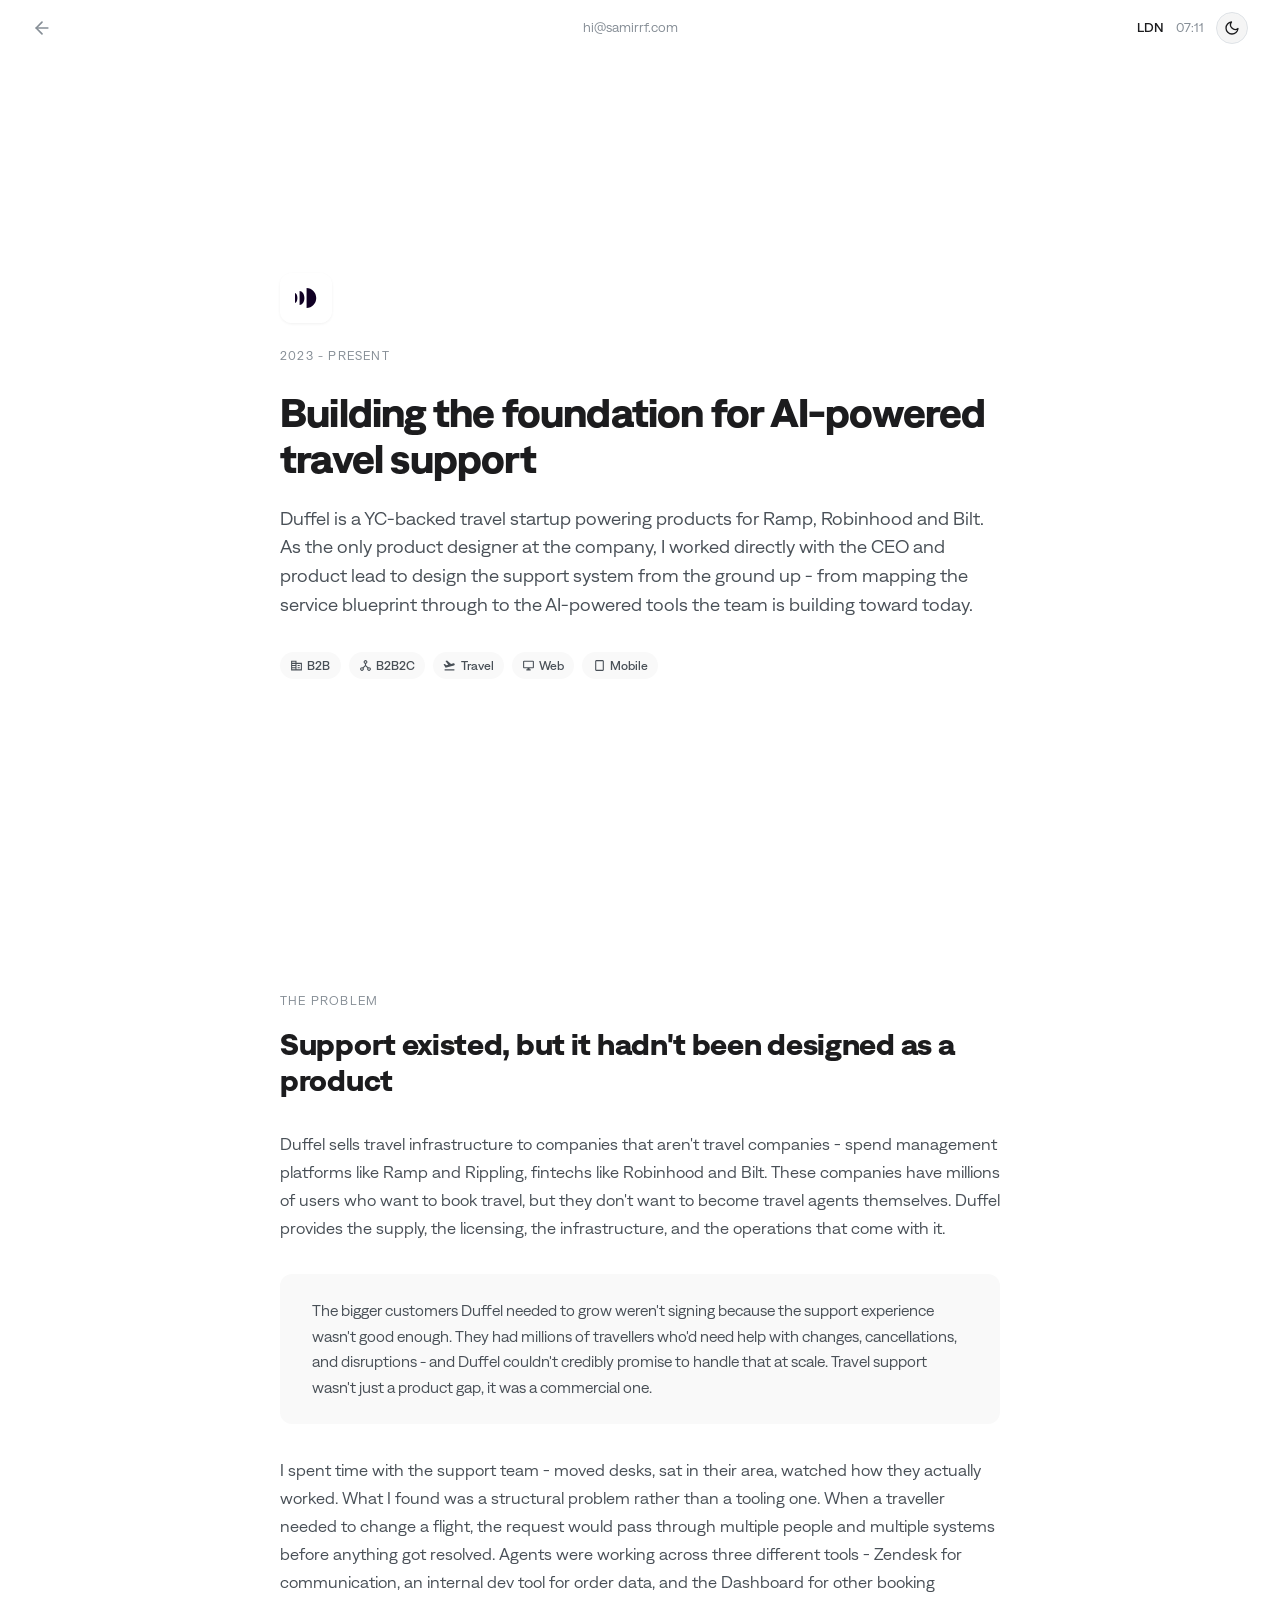
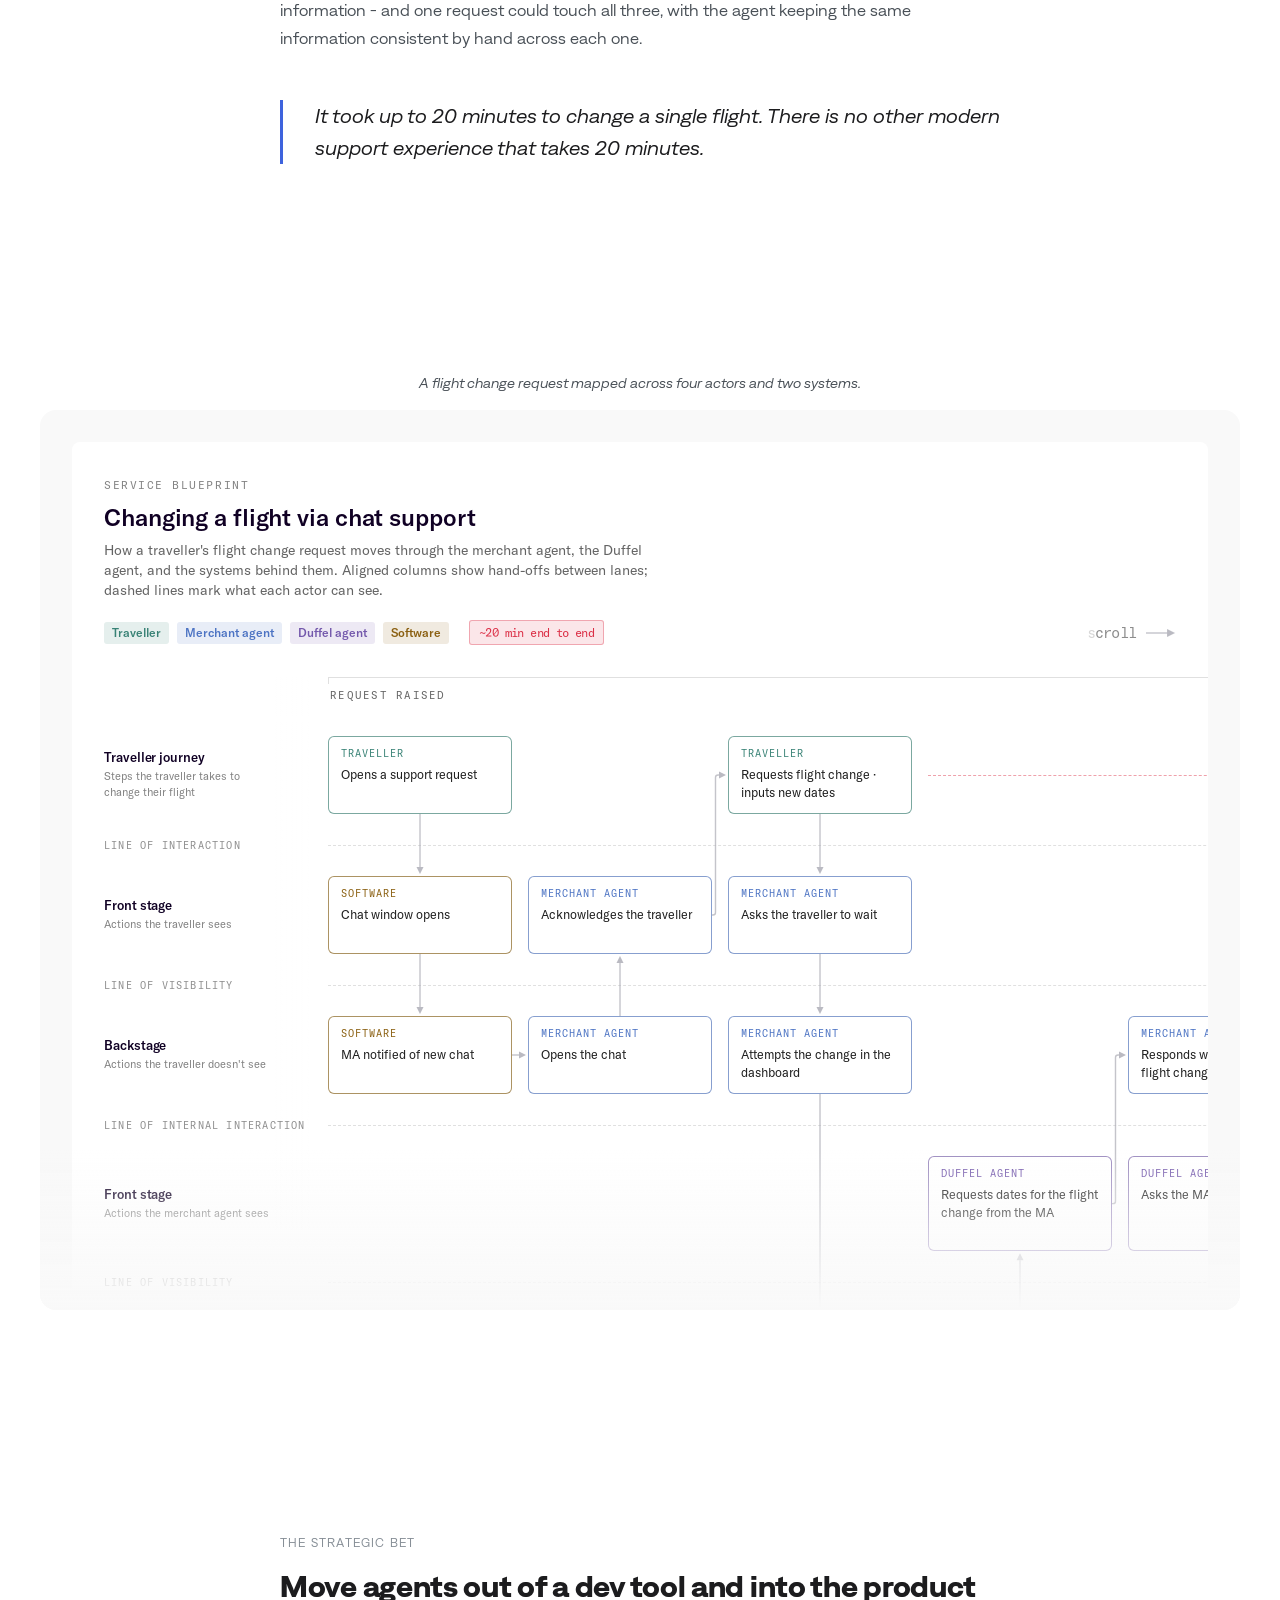
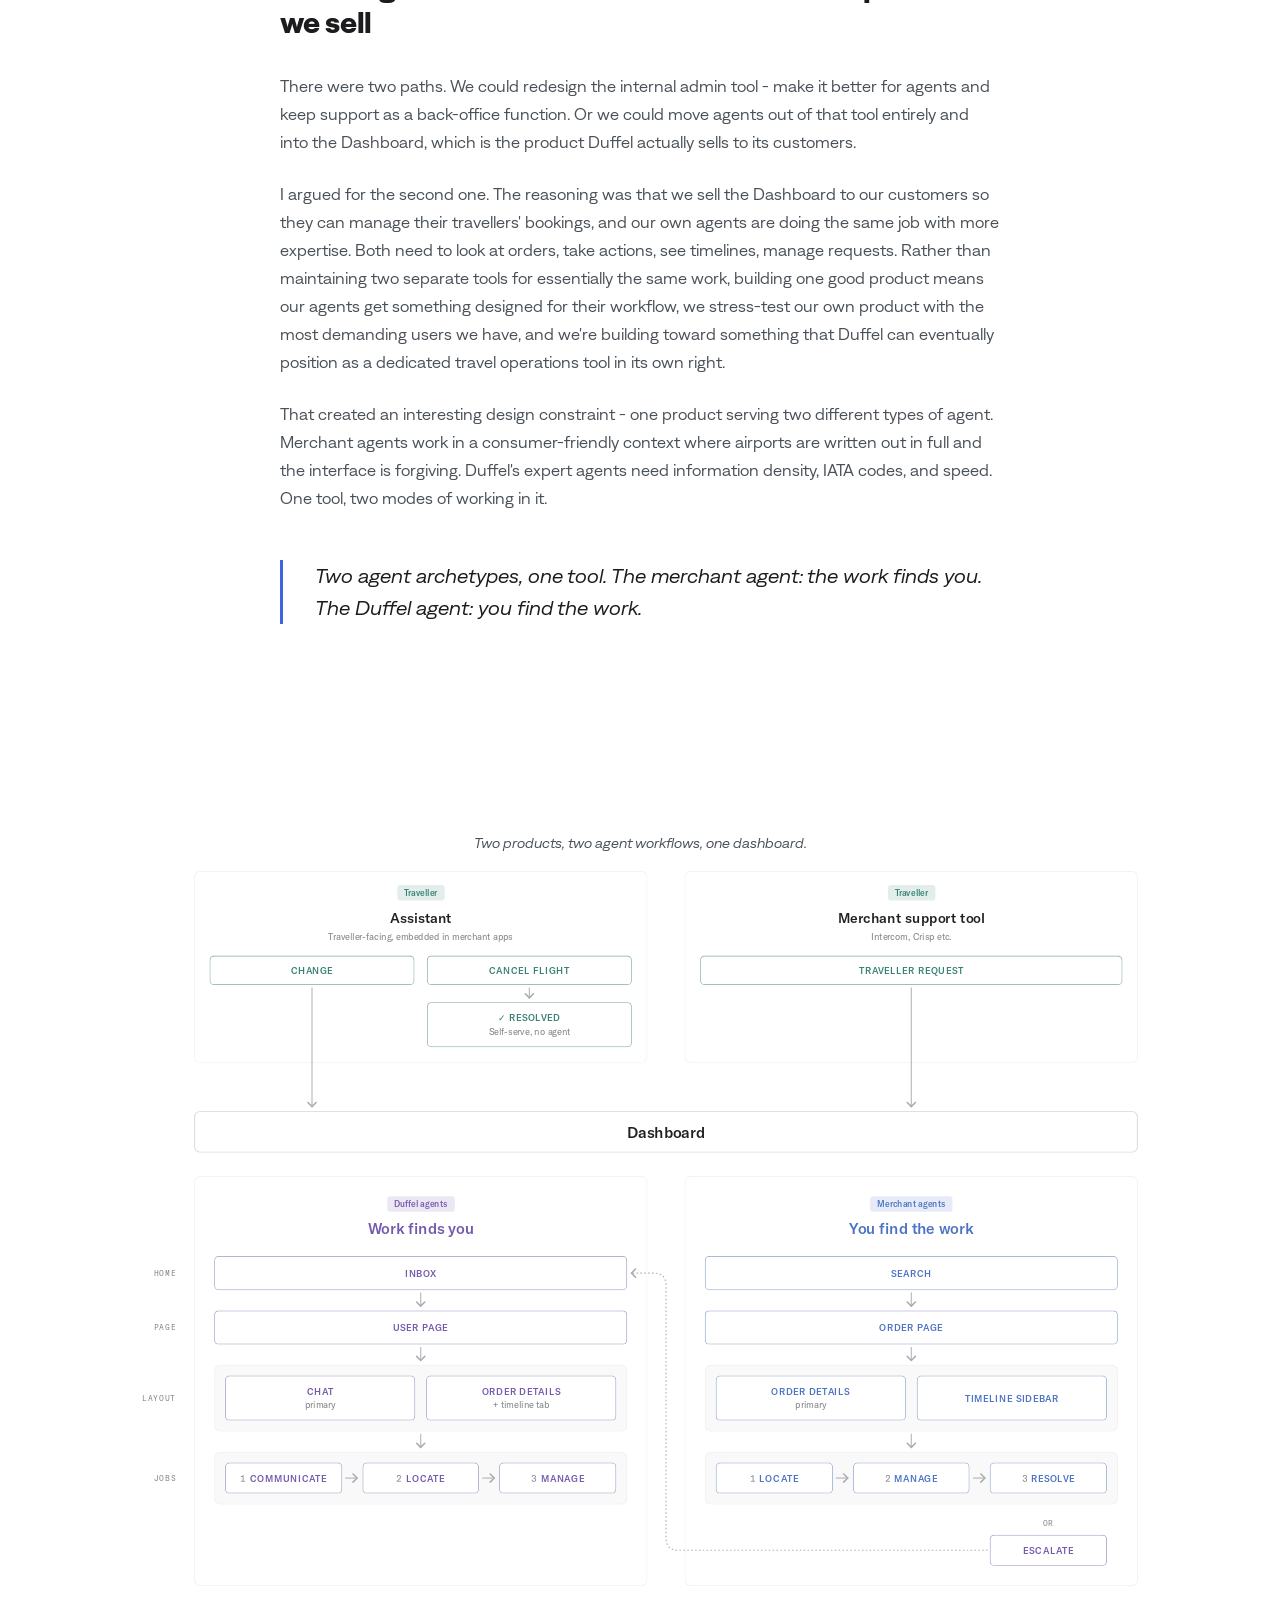
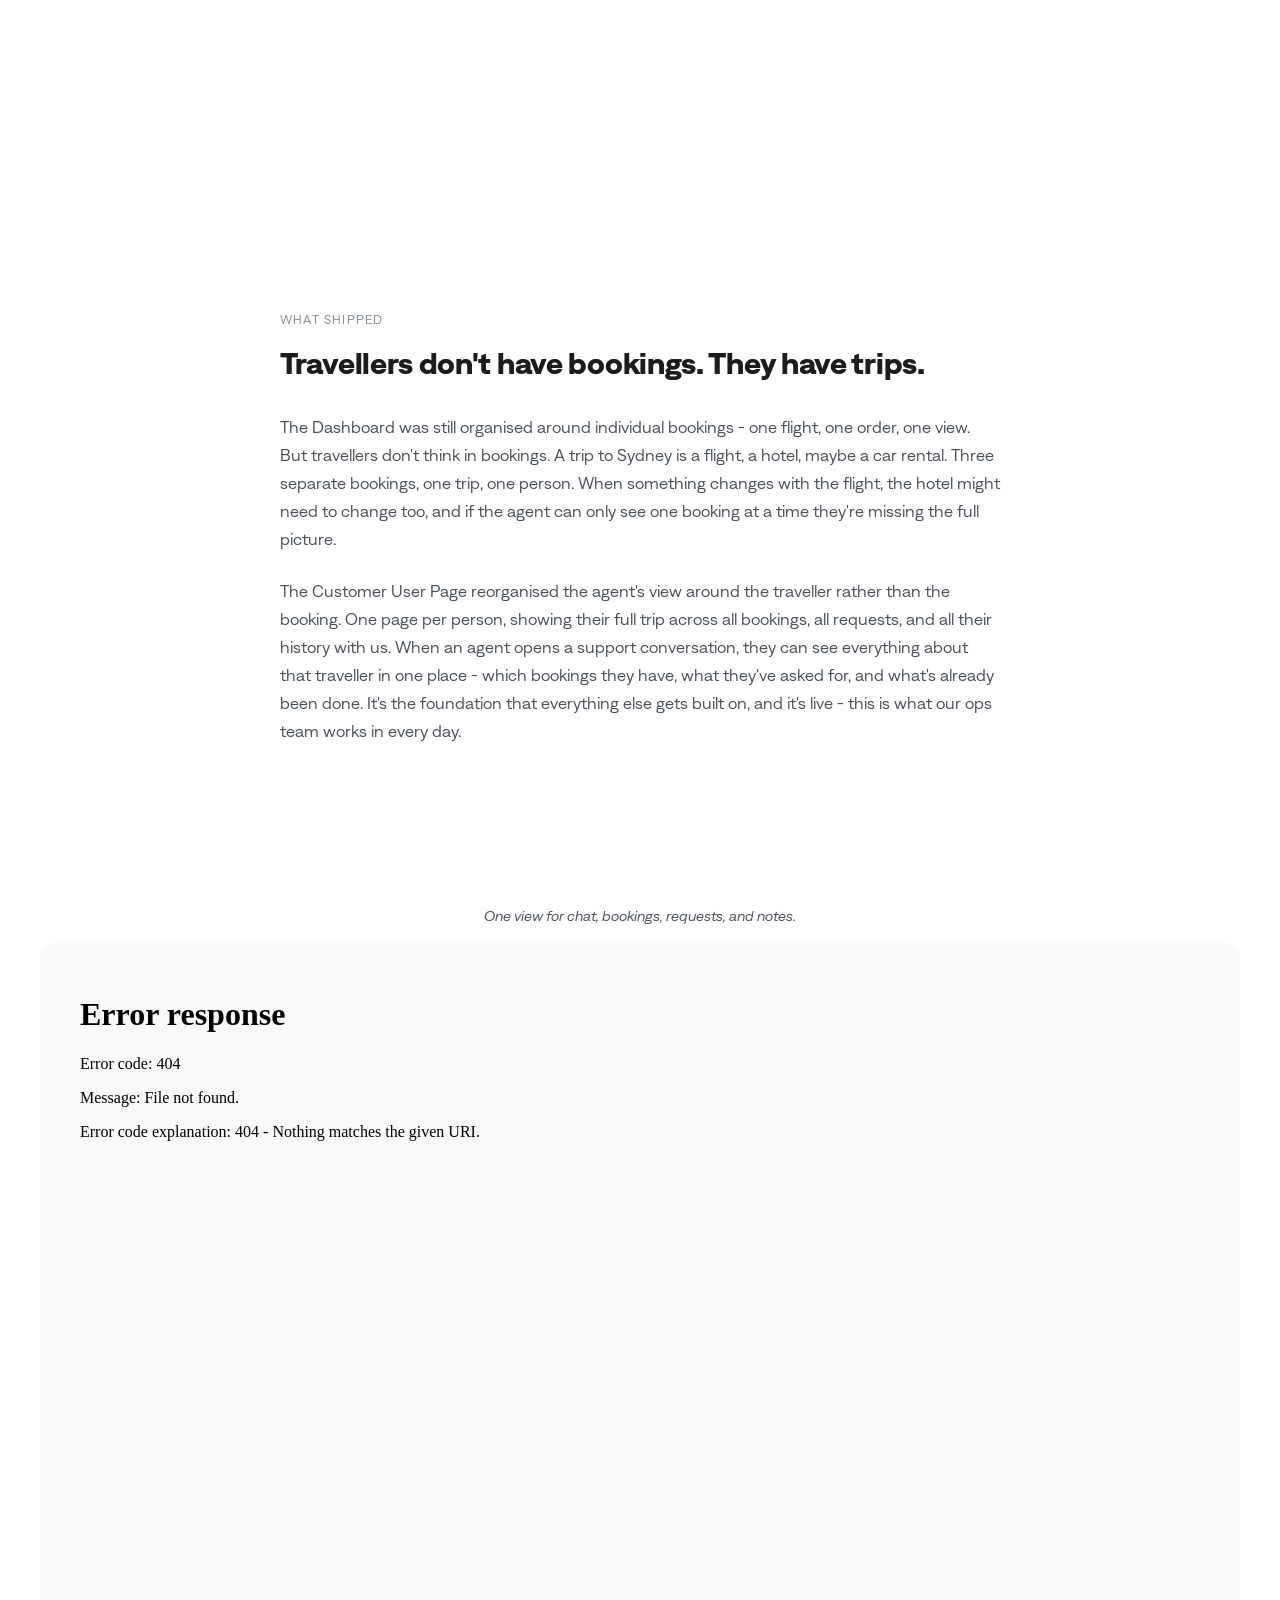
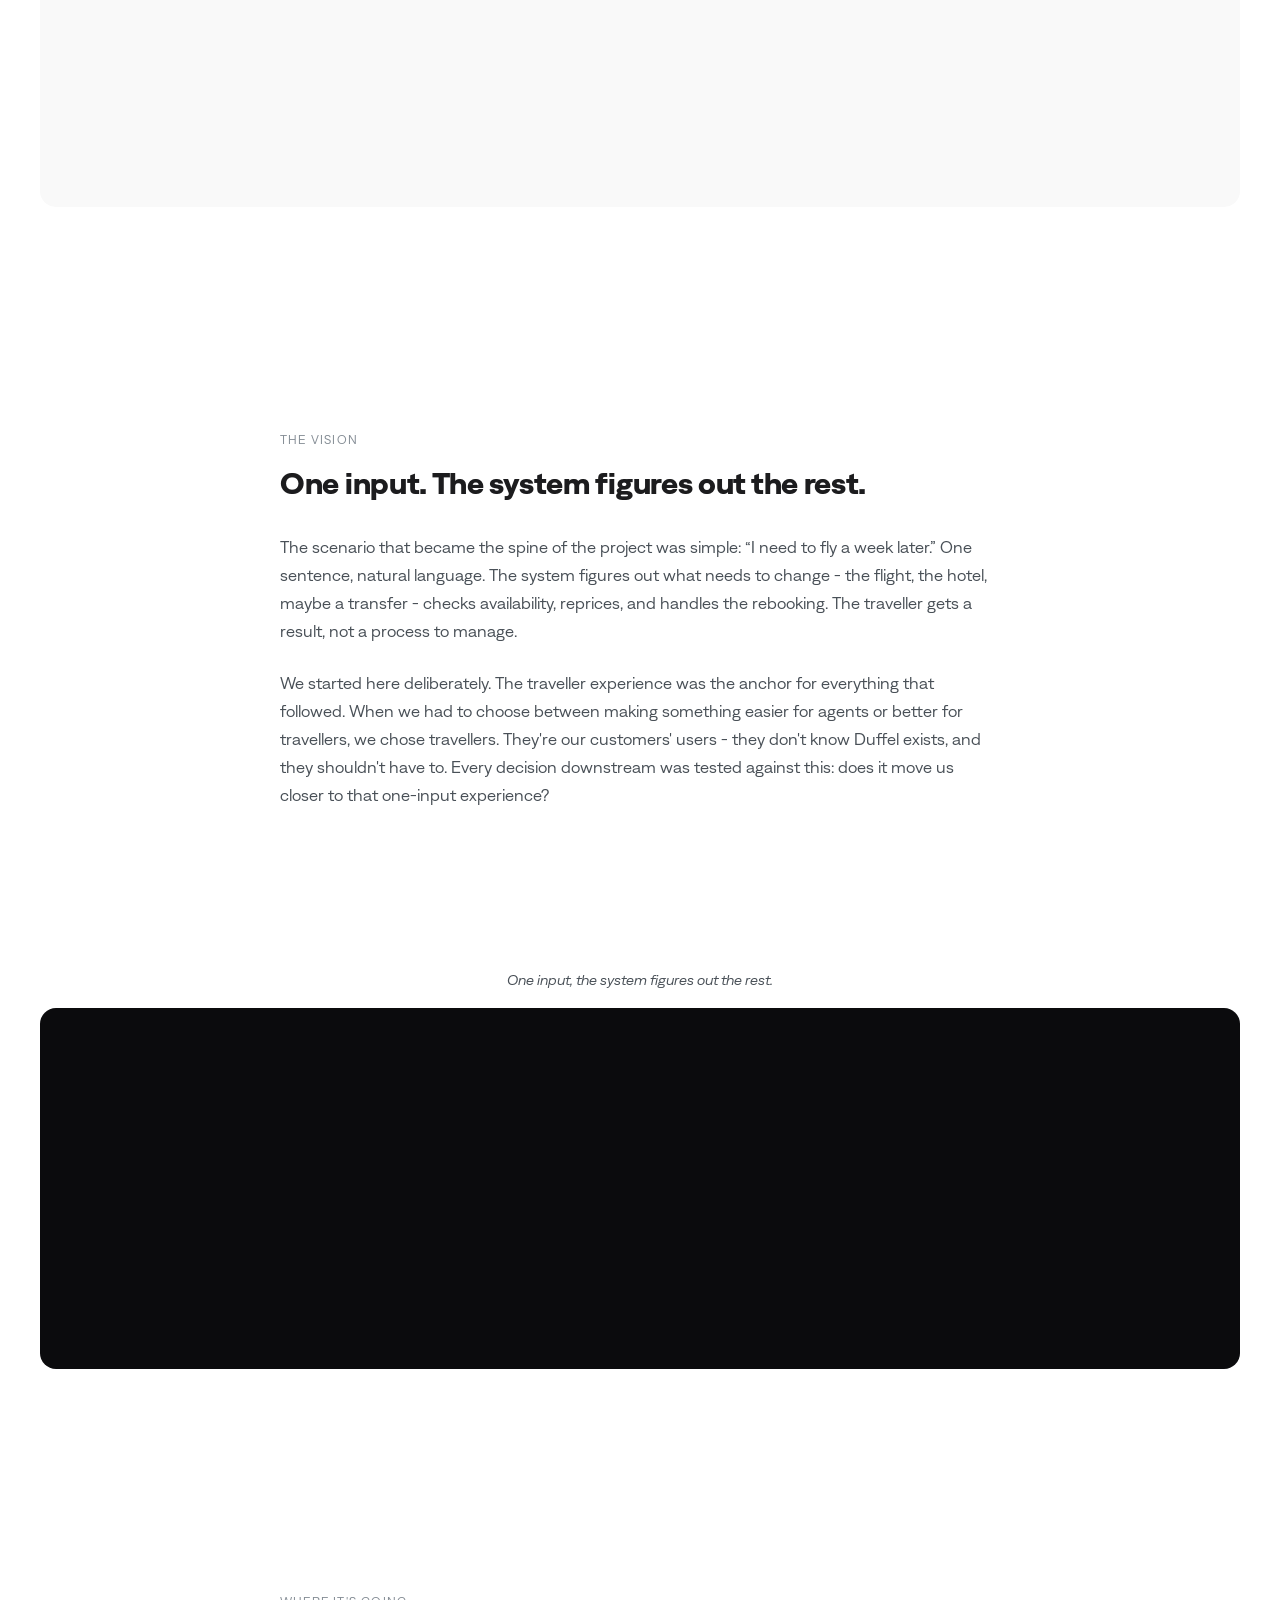
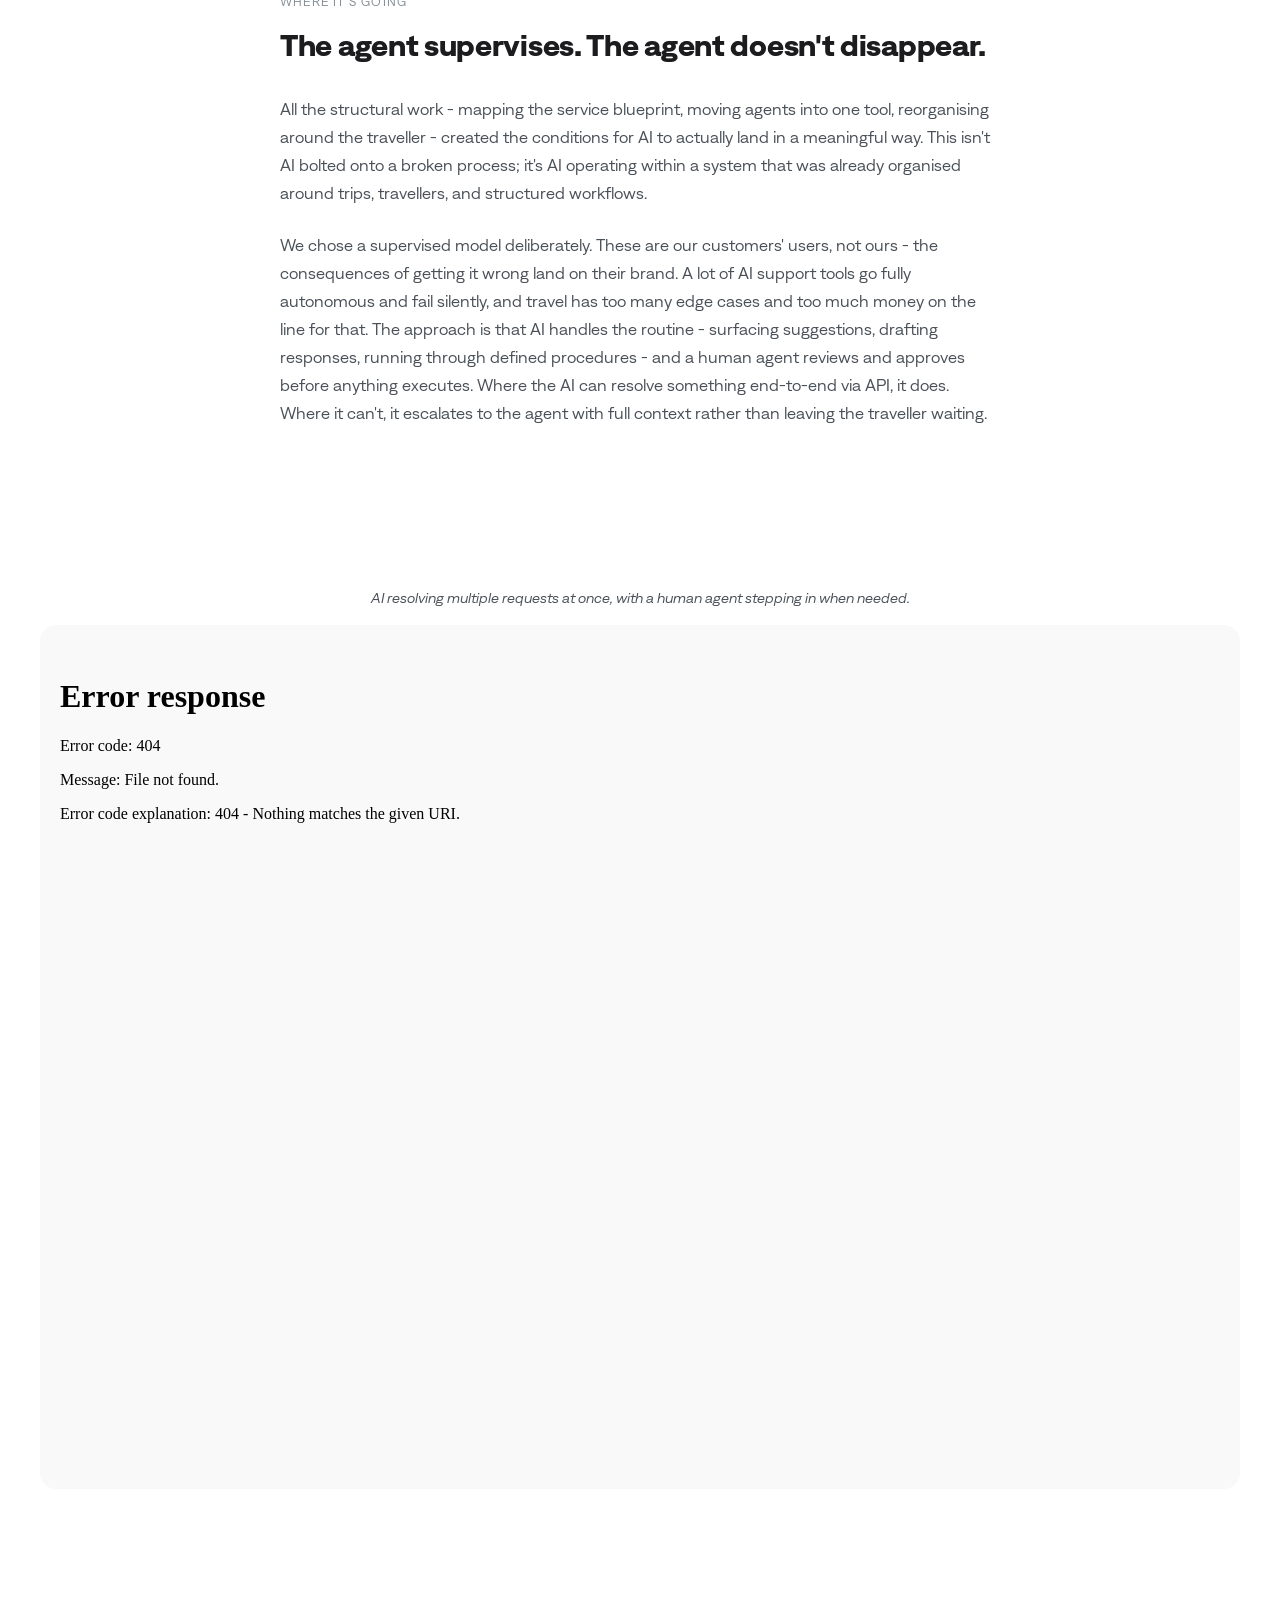
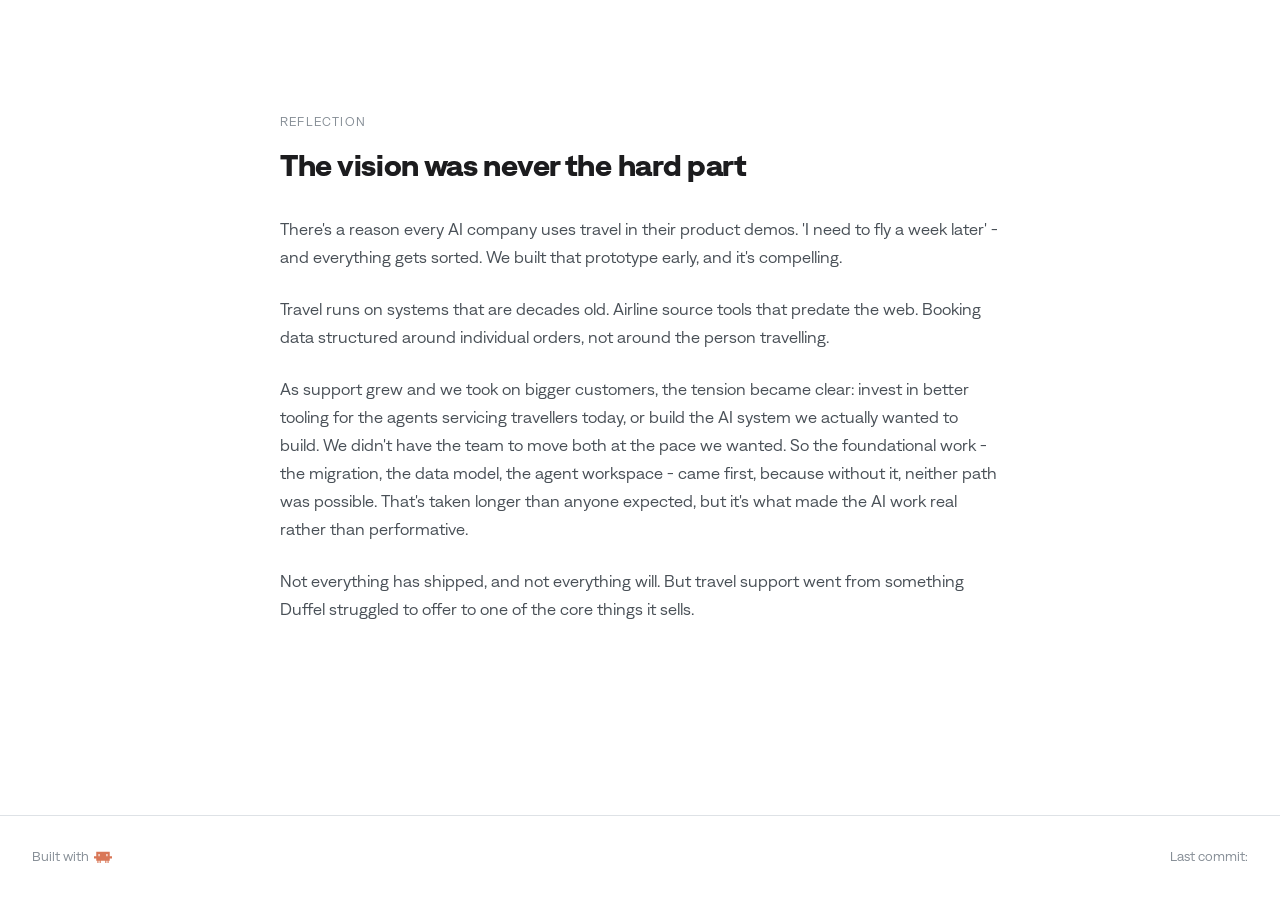
==== commit cb50ed31: "Add B2B2C tag (Duffel) + peek caption tweak - B2B2C tag on Duffel case study and homepage card, netw" ====
--- a/pages/duffel.html
+++ b/pages/duffel.html
@@ -48,6 +48,7 @@
         <p class="cs-header__subtitle">Duffel is a YC-backed travel startup powering products for Ramp, Robinhood and Bilt. As the only product designer at the company, I worked directly with the CEO and product lead to design the support system from the ground up - from mapping the service blueprint through to the AI-powered tools the team is building toward today.</p>
         <ul class="cs-header__tags">
           <li class="cs-tag"><span class="tag__icon tag__icon--b2b" aria-hidden="true"></span>B2B</li>
+          <li class="cs-tag"><span class="tag__icon tag__icon--b2b2c" aria-hidden="true"></span>B2B2C</li>
           <li class="cs-tag"><span class="tag__icon tag__icon--travel" aria-hidden="true"></span>Travel</li>
           <li class="cs-tag"><span class="tag__icon tag__icon--web" aria-hidden="true"></span>Web</li>
           <li class="cs-tag"><span class="tag__icon tag__icon--mobile" aria-hidden="true"></span>Mobile</li>
--- a/styles/main.css
+++ b/styles/main.css
@@ -540,6 +540,13 @@
   object-fit: cover;
 }
 
+/* Man of leisure: sit on the divider line instead of peeking from the name */
+.hero__peek--on-divider {
+  top: auto;
+  bottom: -80px;
+  translate: 0;
+}
+
 .hero--peek-active .hero__peek {
   opacity: 1;
   transform: translateY(0);
@@ -734,6 +741,7 @@
 .tag__icon--b2c { -webkit-mask-image: url("data:image/svg+xml,%3Csvg xmlns=%27http://www.w3.org/2000/svg%27 height=%2724%27 viewBox=%270 -960 960 960%27 width=%2724%27%3E%3Cpath d=%27M841-518v318q0 33-23.5 56.5T761-120H201q-33 0-56.5-23.5T121-200v-318q-23-21-35.5-54t-.5-72l42-136q8-26 28.5-43t47.5-17h556q27 0 47 16.5t29 43.5l42 136q12 39-.5 71T841-518Zm-272-42q27 0 41-18.5t11-41.5l-22-140h-78v148q0 21 14 36.5t34 15.5Zm-180 0q23 0 37.5-15.5T441-612v-148h-78l-22 140q-4 24 10.5 42t37.5 18Zm-178 0q18 0 31.5-13t16.5-33l22-154h-78l-40 134q-6 20 6.5 43t41.5 23Zm540 0q29 0 42-23t6-43l-42-134h-76l22 154q3 20 16.5 33t31.5 13ZM201-200h560v-282q-5 2-6.5 2H751q-27 0-47.5-9T663-518q-18 18-41 28t-49 10q-27 0-50.5-10T481-518q-17 18-39.5 28T393-480q-29 0-52.5-10T299-518q-21 21-41.5 29.5T211-480h-4.5q-2.5 0-5.5-2v282Zm560 0H201h560Z%27/%3E%3C/svg%3E"); mask-image: url("data:image/svg+xml,%3Csvg xmlns=%27http://www.w3.org/2000/svg%27 height=%2724%27 viewBox=%270 -960 960 960%27 width=%2724%27%3E%3Cpath d=%27M841-518v318q0 33-23.5 56.5T761-120H201q-33 0-56.5-23.5T121-200v-318q-23-21-35.5-54t-.5-72l42-136q8-26 28.5-43t47.5-17h556q27 0 47 16.5t29 43.5l42 136q12 39-.5 71T841-518Zm-272-42q27 0 41-18.5t11-41.5l-22-140h-78v148q0 21 14 36.5t34 15.5Zm-180 0q23 0 37.5-15.5T441-612v-148h-78l-22 140q-4 24 10.5 42t37.5 18Zm-178 0q18 0 31.5-13t16.5-33l22-154h-78l-40 134q-6 20 6.5 43t41.5 23Zm540 0q29 0 42-23t6-43l-42-134h-76l22 154q3 20 16.5 33t31.5 13ZM201-200h560v-282q-5 2-6.5 2H751q-27 0-47.5-9T663-518q-18 18-41 28t-49 10q-27 0-50.5-10T481-518q-17 18-39.5 28T393-480q-29 0-52.5-10T299-518q-21 21-41.5 29.5T211-480h-4.5q-2.5 0-5.5-2v282Zm560 0H201h560Z%27/%3E%3C/svg%3E"); }
 .tag__icon--fintech { -webkit-mask-image: url("data:image/svg+xml,%3Csvg xmlns=%27http://www.w3.org/2000/svg%27 height=%2724%27 viewBox=%270 -960 960 960%27 width=%2724%27%3E%3Cpath d=%27M880-720v480q0 33-23.5 56.5T800-160H160q-33 0-56.5-23.5T80-240v-480q0-33 23.5-56.5T160-800h640q33 0 56.5 23.5T880-720Zm-720 80h640v-80H160v80Zm0 160v240h640v-240H160Zm0 240v-480 480Z%27/%3E%3C/svg%3E"); mask-image: url("data:image/svg+xml,%3Csvg xmlns=%27http://www.w3.org/2000/svg%27 height=%2724%27 viewBox=%270 -960 960 960%27 width=%2724%27%3E%3Cpath d=%27M880-720v480q0 33-23.5 56.5T800-160H160q-33 0-56.5-23.5T80-240v-480q0-33 23.5-56.5T160-800h640q33 0 56.5 23.5T880-720Zm-720 80h640v-80H160v80Zm0 160v240h640v-240H160Zm0 240v-480 480Z%27/%3E%3C/svg%3E"); }
 .tag__icon--telco { -webkit-mask-image: url("data:image/svg+xml,%3Csvg xmlns=%27http://www.w3.org/2000/svg%27 height=%2724%27 viewBox=%270 -960 960 960%27 width=%2724%27%3E%3Cpath d=%27M196-276q-57-60-86.5-133T80-560q0-78 29.5-151T196-844l48 48q-48 48-72 110.5T148-560q0 63 24 125.5T244-324l-48 48Zm96-96q-39-39-59.5-88T212-560q0-51 20.5-100t59.5-88l48 48q-30 27-45 64t-15 76q0 36 15 73t45 67l-48 48ZM280-80l135-405q-16-14-25.5-33t-9.5-42q0-42 29-71t71-29q42 0 71 29t29 71q0 23-9.5 42T545-485L680-80h-80l-26-80H387l-27 80h-80Zm133-160h134l-67-200-67 200Zm255-132-48-48q30-27 45-64t15-76q0-36-15-73t-45-67l48-48q39 39 58 88t22 100q0 51-20.5 100T668-372Zm96 96-48-48q48-48 72-110.5T812-560q0-63-24-125.5T716-796l48-48q57 60 86.5 133T880-560q0 78-28 151t-88 133Z%27/%3E%3C/svg%3E"); mask-image: url("data:image/svg+xml,%3Csvg xmlns=%27http://www.w3.org/2000/svg%27 height=%2724%27 viewBox=%270 -960 960 960%27 width=%2724%27%3E%3Cpath d=%27M196-276q-57-60-86.5-133T80-560q0-78 29.5-151T196-844l48 48q-48 48-72 110.5T148-560q0 63 24 125.5T244-324l-48 48Zm96-96q-39-39-59.5-88T212-560q0-51 20.5-100t59.5-88l48 48q-30 27-45 64t-15 76q0 36 15 73t45 67l-48 48ZM280-80l135-405q-16-14-25.5-33t-9.5-42q0-42 29-71t71-29q42 0 71 29t29 71q0 23-9.5 42T545-485L680-80h-80l-26-80H387l-27 80h-80Zm133-160h134l-67-200-67 200Zm255-132-48-48q30-27 45-64t15-76q0-36-15-73t-45-67l48-48q39 39 58 88t22 100q0 51-20.5 100T668-372Zm96 96-48-48q48-48 72-110.5T812-560q0-63-24-125.5T716-796l48-48q57 60 86.5 133T880-560q0 78-28 151t-88 133Z%27/%3E%3C/svg%3E"); }
+.tag__icon--b2b2c { -webkit-mask-image: url("data:image/svg+xml,%3Csvg xmlns=%27http://www.w3.org/2000/svg%27 height=%2724%27 viewBox=%270 -960 960 960%27 width=%2724%27%3E%3Cpath d=%27M220-80q-58 0-99-41t-41-99q0-58 41-99t99-41q18 0 35 4.5t32 12.5l153-153v-110q-44-13-72-49.5T340-740q0-58 41-99t99-41q58 0 99 41t41 99q0 48-28 84.5T520-606v110l154 153q15-8 31.5-12.5T740-360q58 0 99 41t41 99q0 58-41 99t-99 41q-58 0-99-41t-41-99q0-18 4.5-35t12.5-32L480-424 343-287q8 15 12.5 32t4.5 35q0 58-41 99t-99 41Zm520-80q25 0 42.5-17.5T800-220q0-25-17.5-42.5T740-280q-25 0-42.5 17.5T680-220q0 25 17.5 42.5T740-160ZM480-680q25 0 42.5-17.5T540-740q0-25-17.5-42.5T480-800q-25 0-42.5 17.5T420-740q0 25 17.5 42.5T480-680ZM220-160q25 0 42.5-17.5T280-220q0-25-17.5-42.5T220-280q-25 0-42.5 17.5T160-220q0 25 17.5 42.5T220-160Z%27/%3E%3C/svg%3E"); mask-image: url("data:image/svg+xml,%3Csvg xmlns=%27http://www.w3.org/2000/svg%27 height=%2724%27 viewBox=%270 -960 960 960%27 width=%2724%27%3E%3Cpath d=%27M220-80q-58 0-99-41t-41-99q0-58 41-99t99-41q18 0 35 4.5t32 12.5l153-153v-110q-44-13-72-49.5T340-740q0-58 41-99t99-41q58 0 99 41t41 99q0 48-28 84.5T520-606v110l154 153q15-8 31.5-12.5T740-360q58 0 99 41t41 99q0 58-41 99t-99 41q-58 0-99-41t-41-99q0-18 4.5-35t12.5-32L480-424 343-287q8 15 12.5 32t4.5 35q0 58-41 99t-99 41Zm520-80q25 0 42.5-17.5T800-220q0-25-17.5-42.5T740-280q-25 0-42.5 17.5T680-220q0 25 17.5 42.5T740-160ZM480-680q25 0 42.5-17.5T540-740q0-25-17.5-42.5T480-800q-25 0-42.5 17.5T420-740q0 25 17.5 42.5T480-680ZM220-160q25 0 42.5-17.5T280-220q0-25-17.5-42.5T220-280q-25 0-42.5 17.5T160-220q0 25 17.5 42.5T220-160Z%27/%3E%3C/svg%3E"); }
 
 /* Screenshots */
 .project__screenshots {
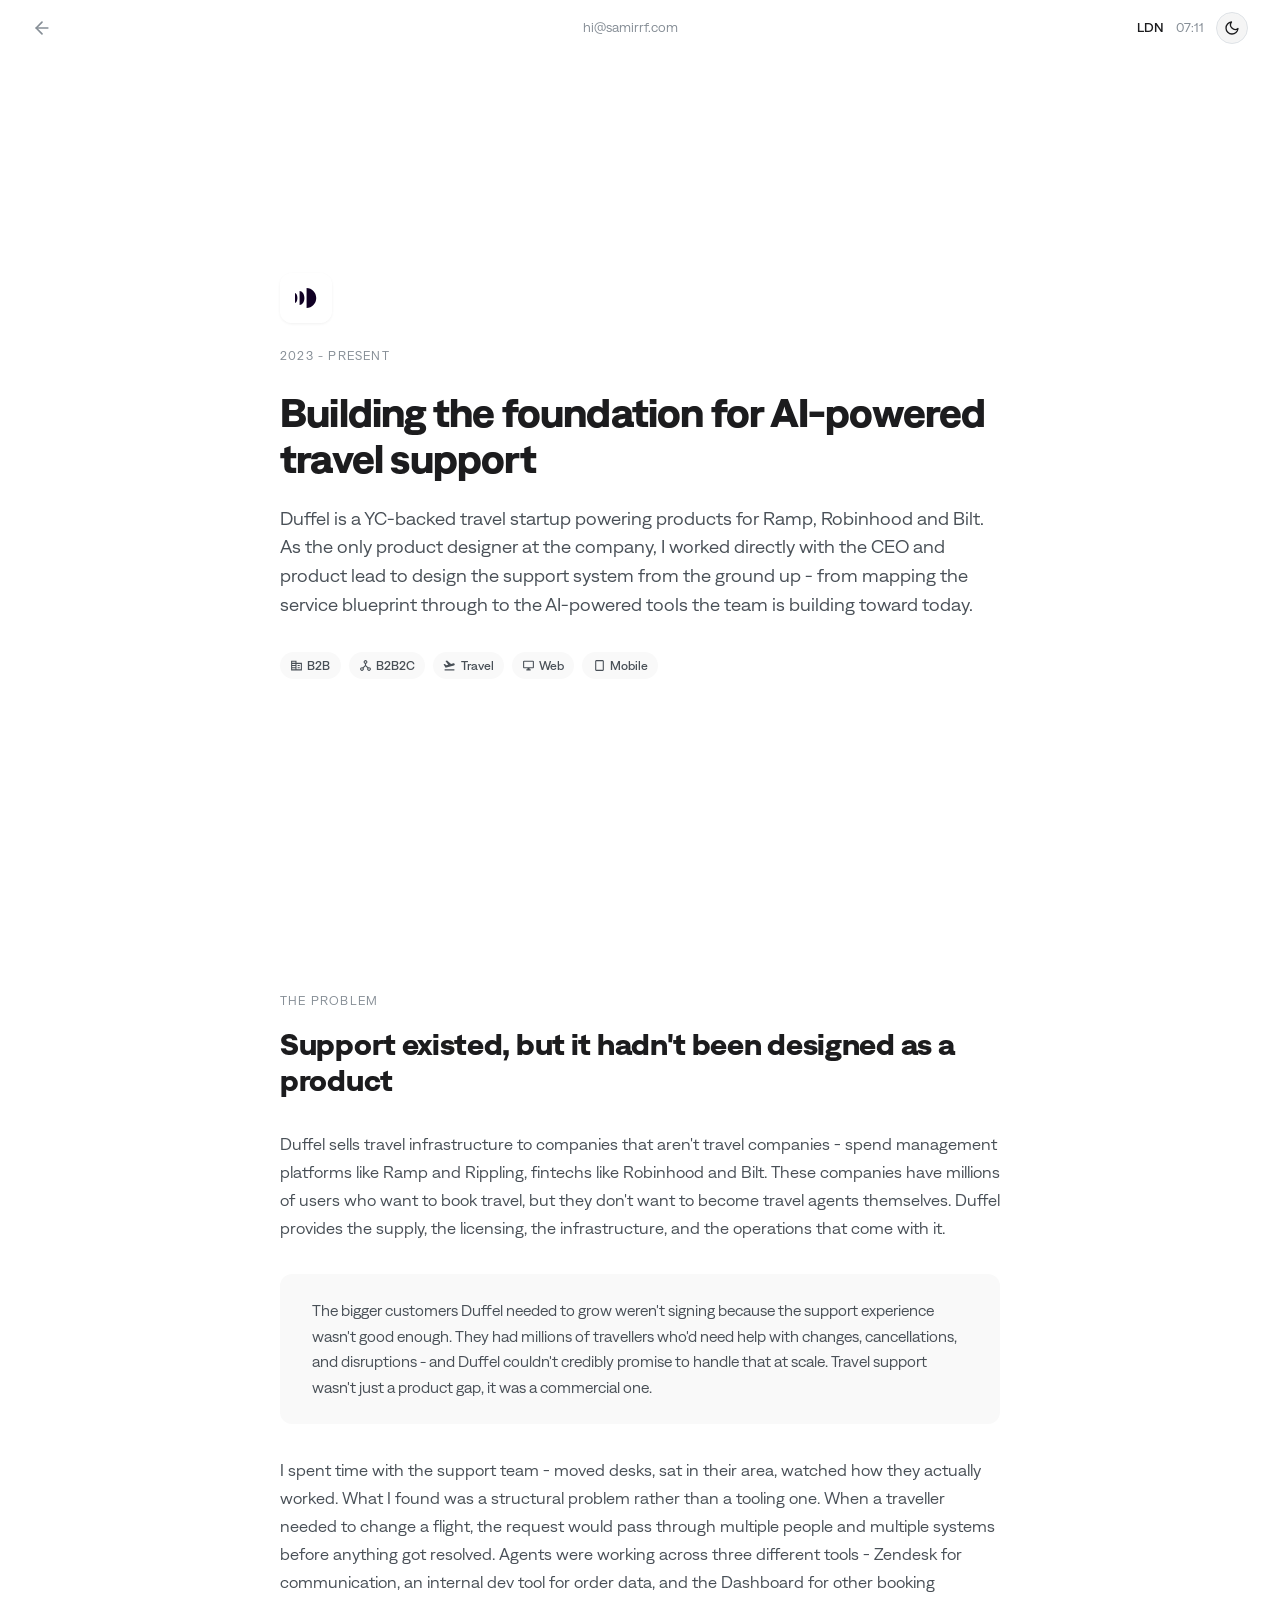
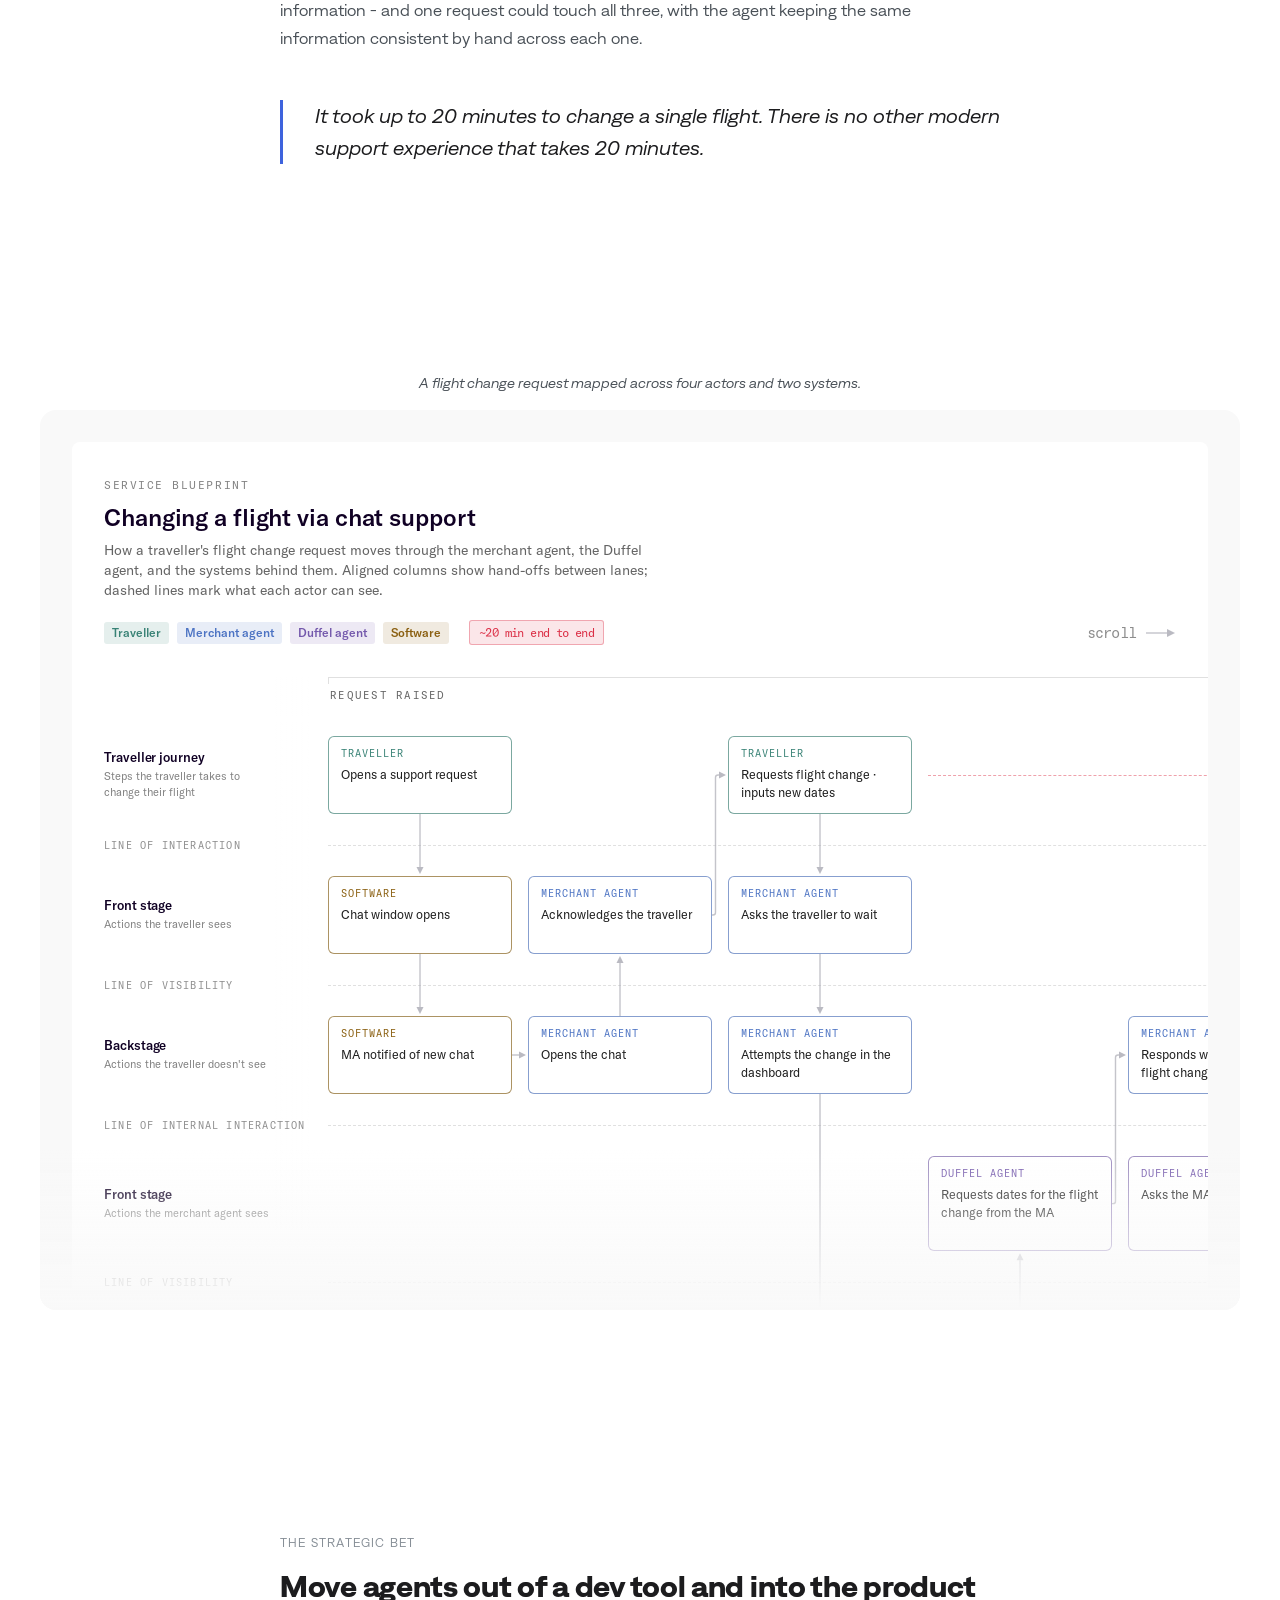
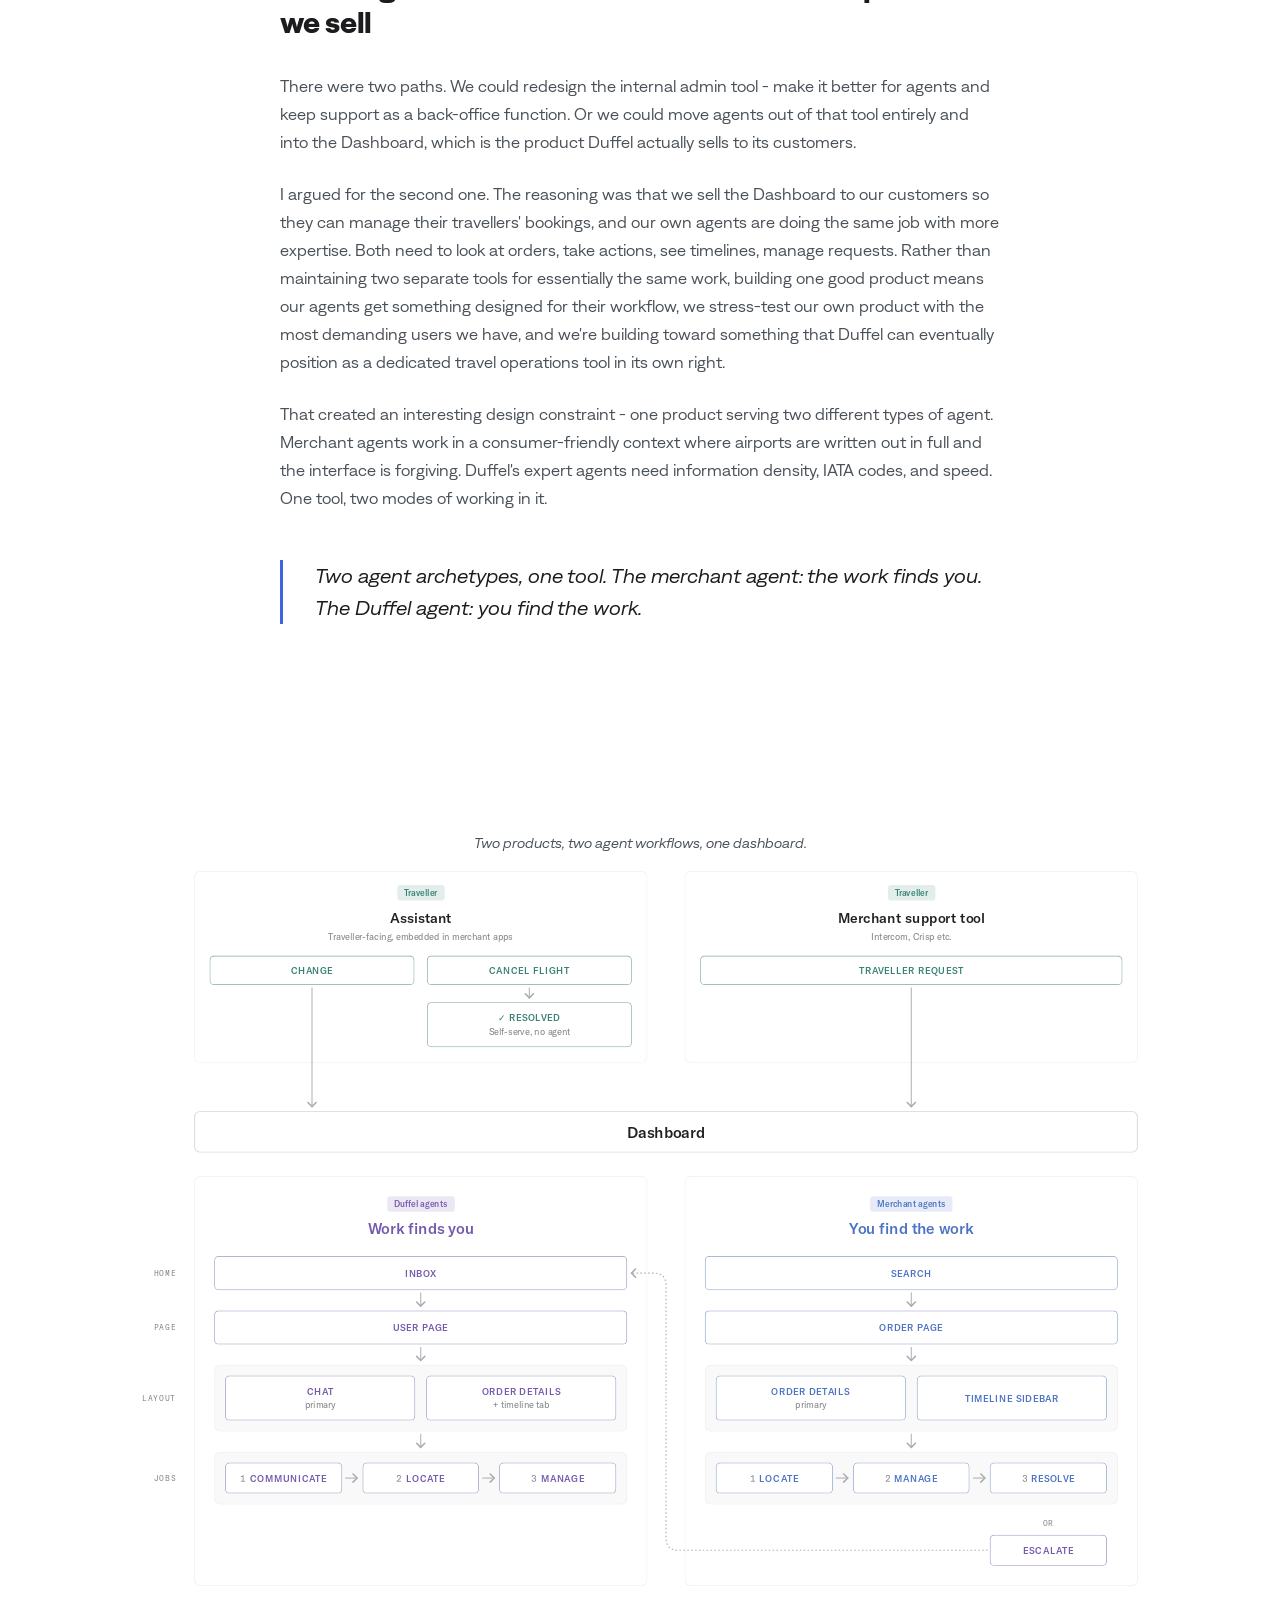
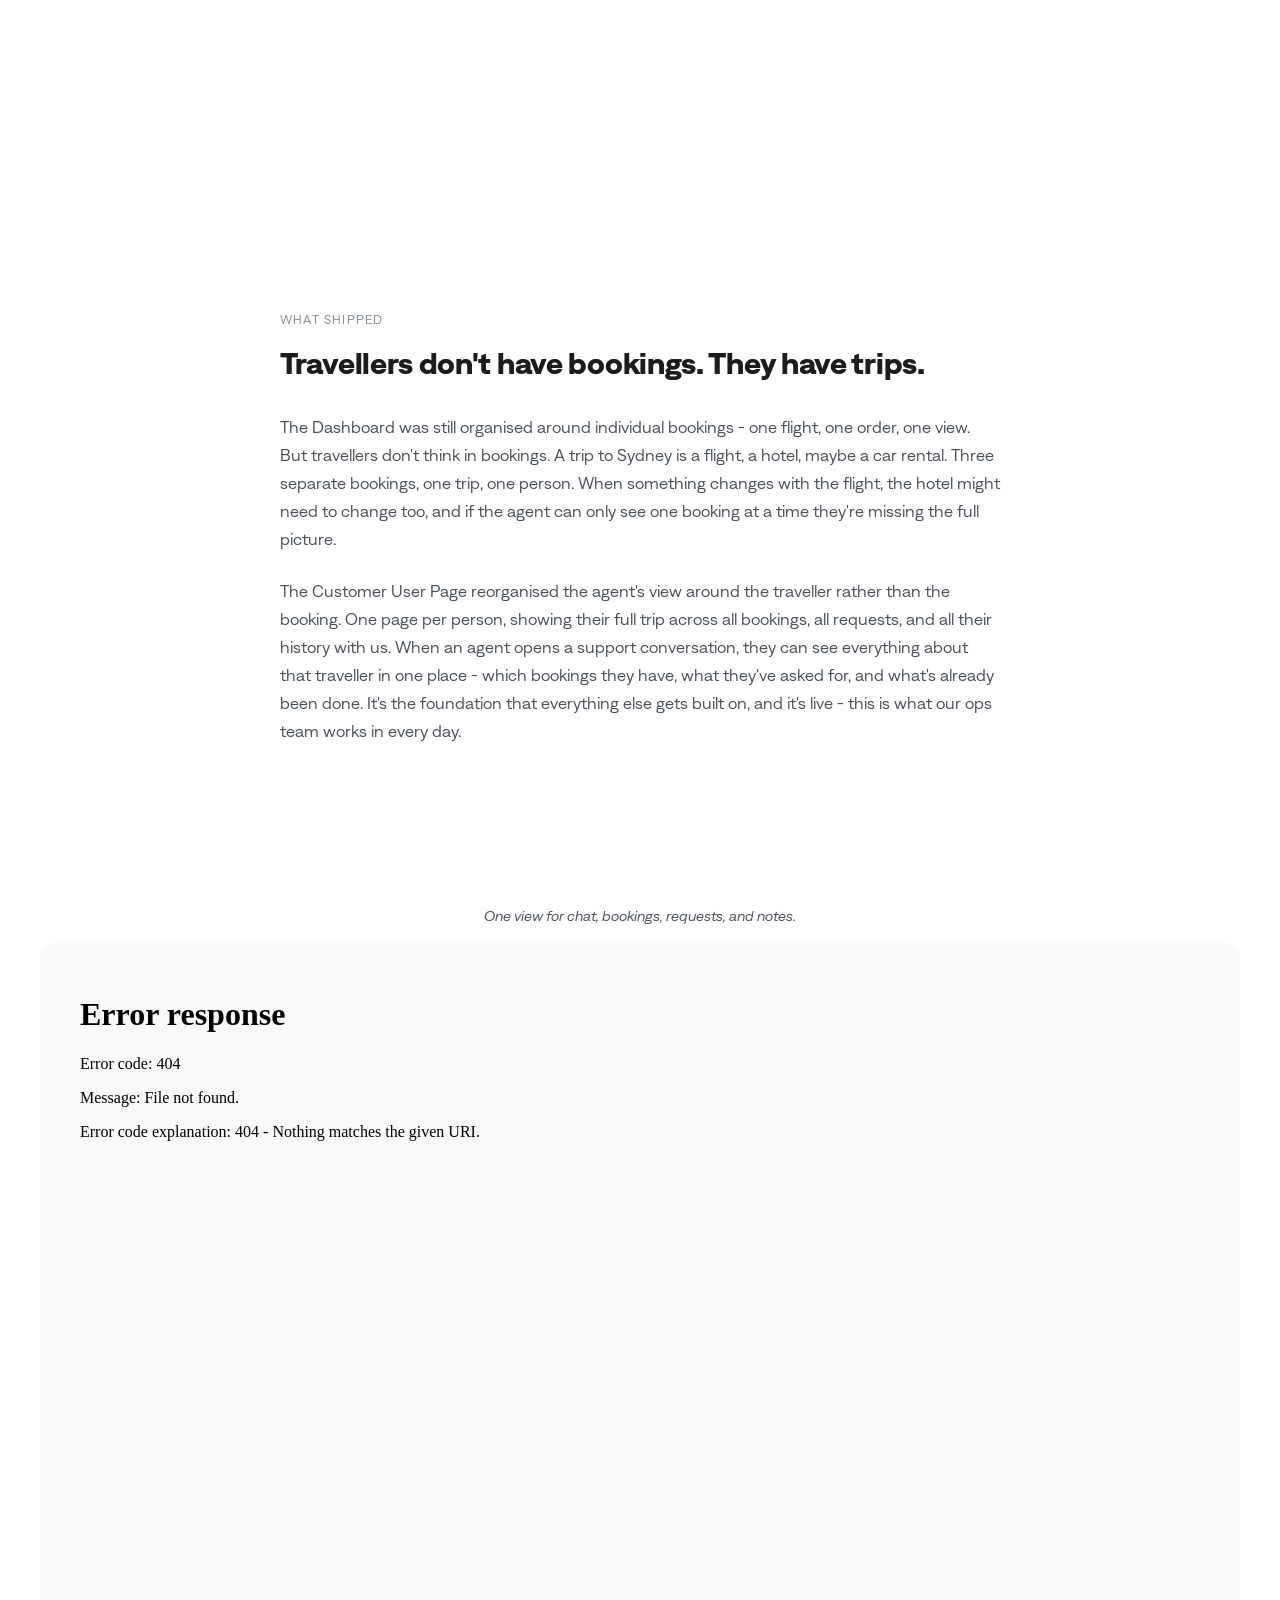
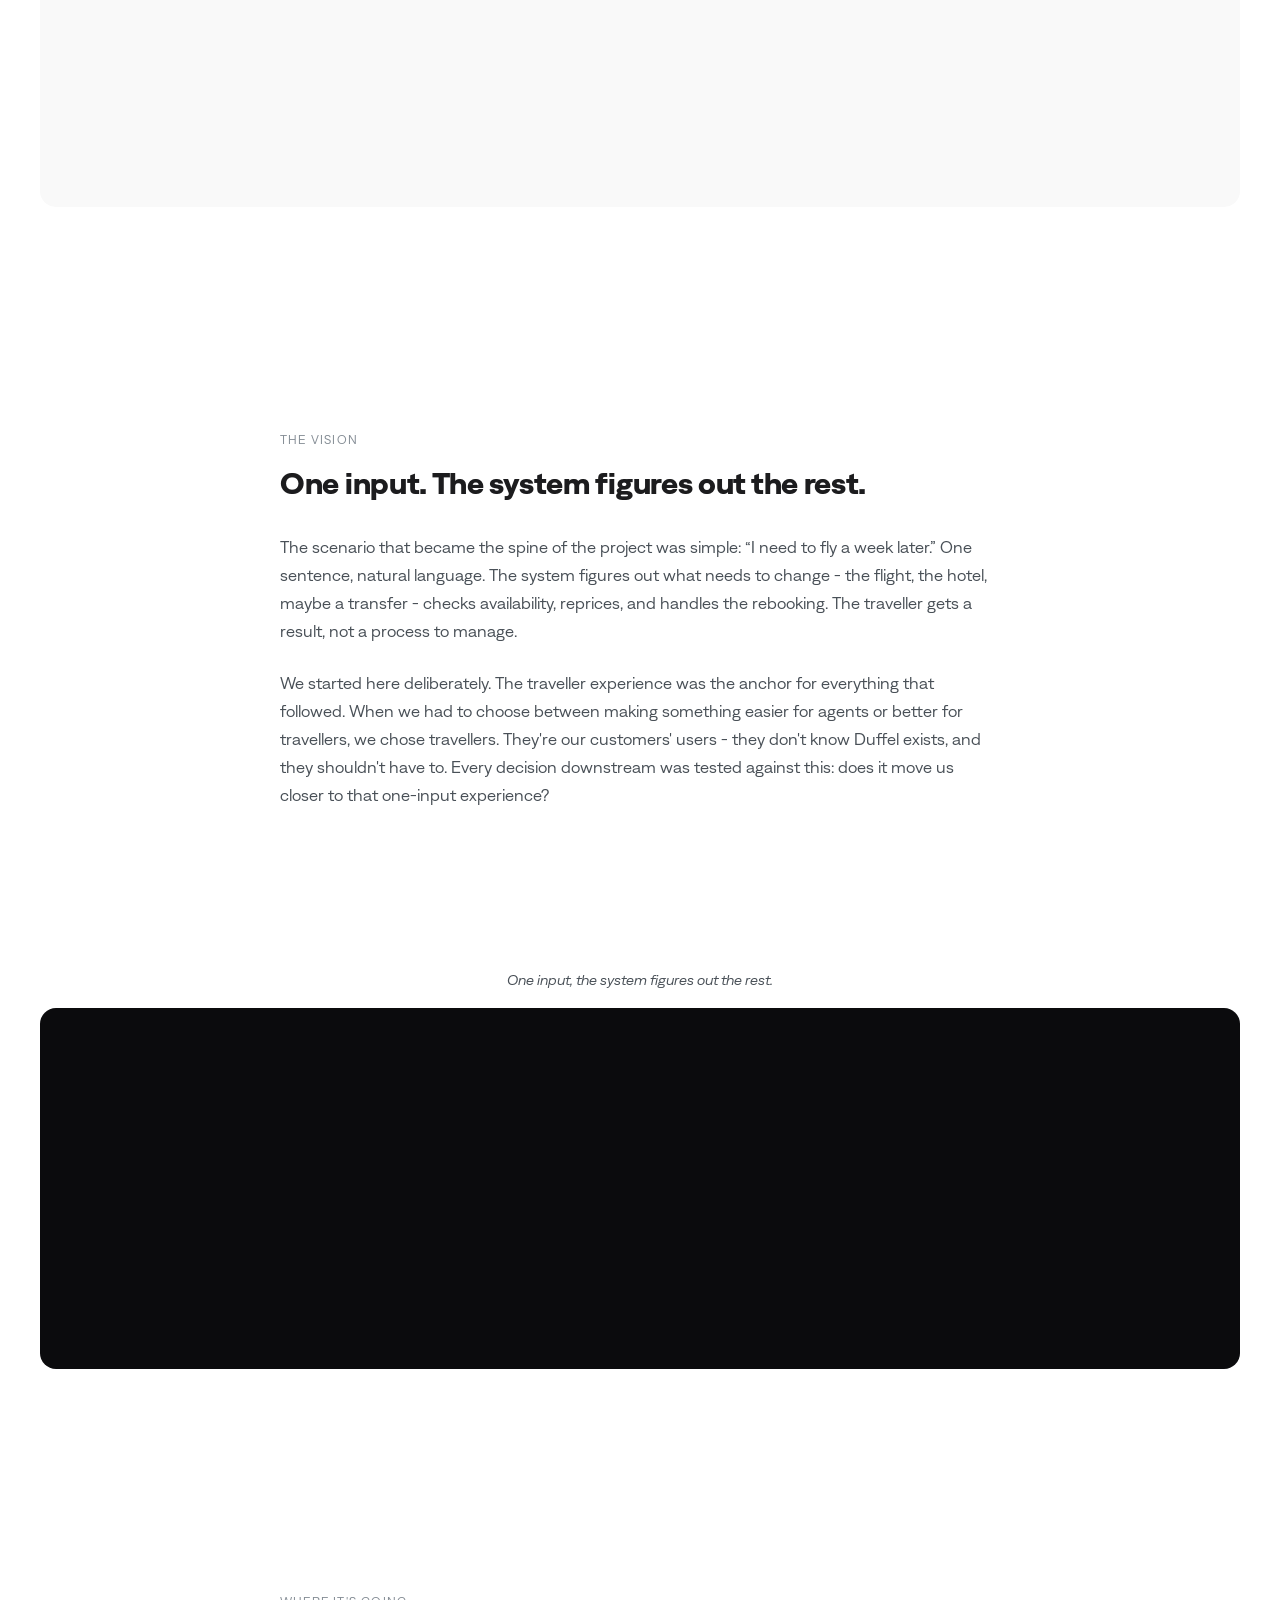
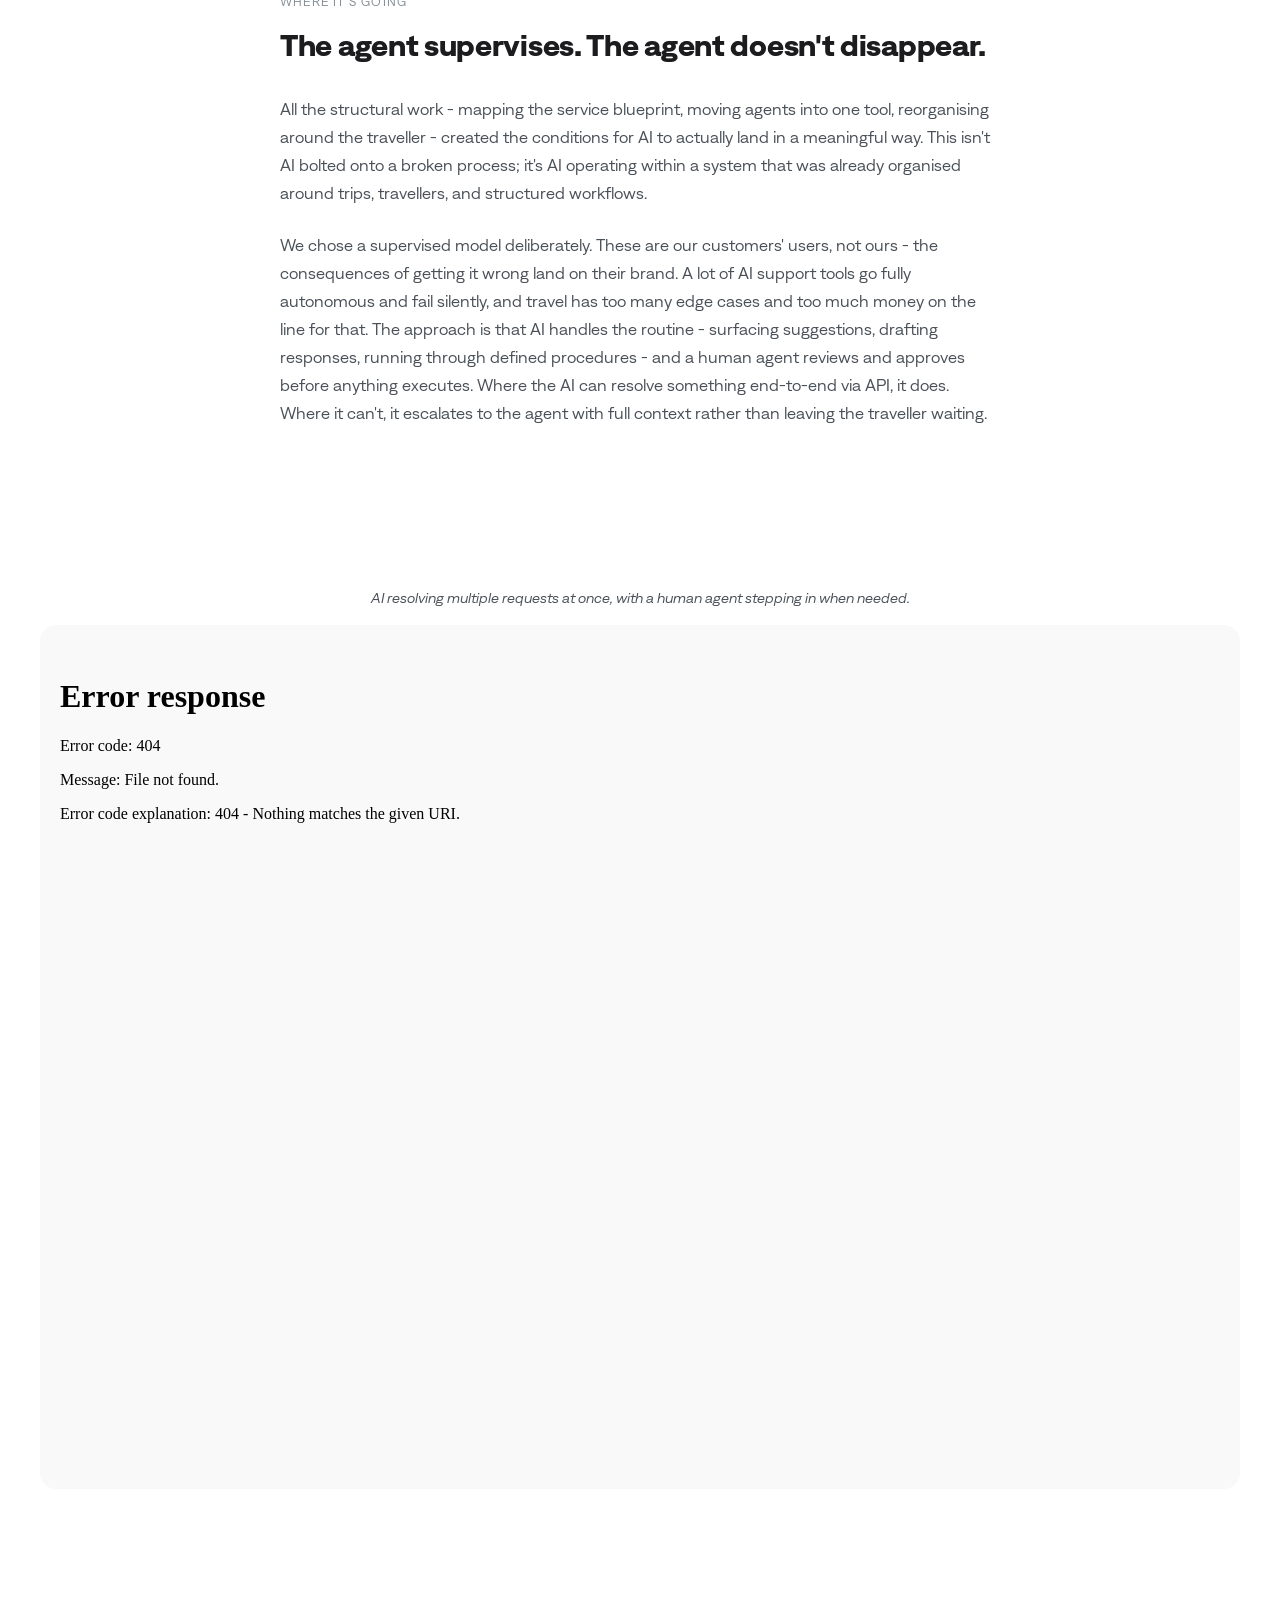
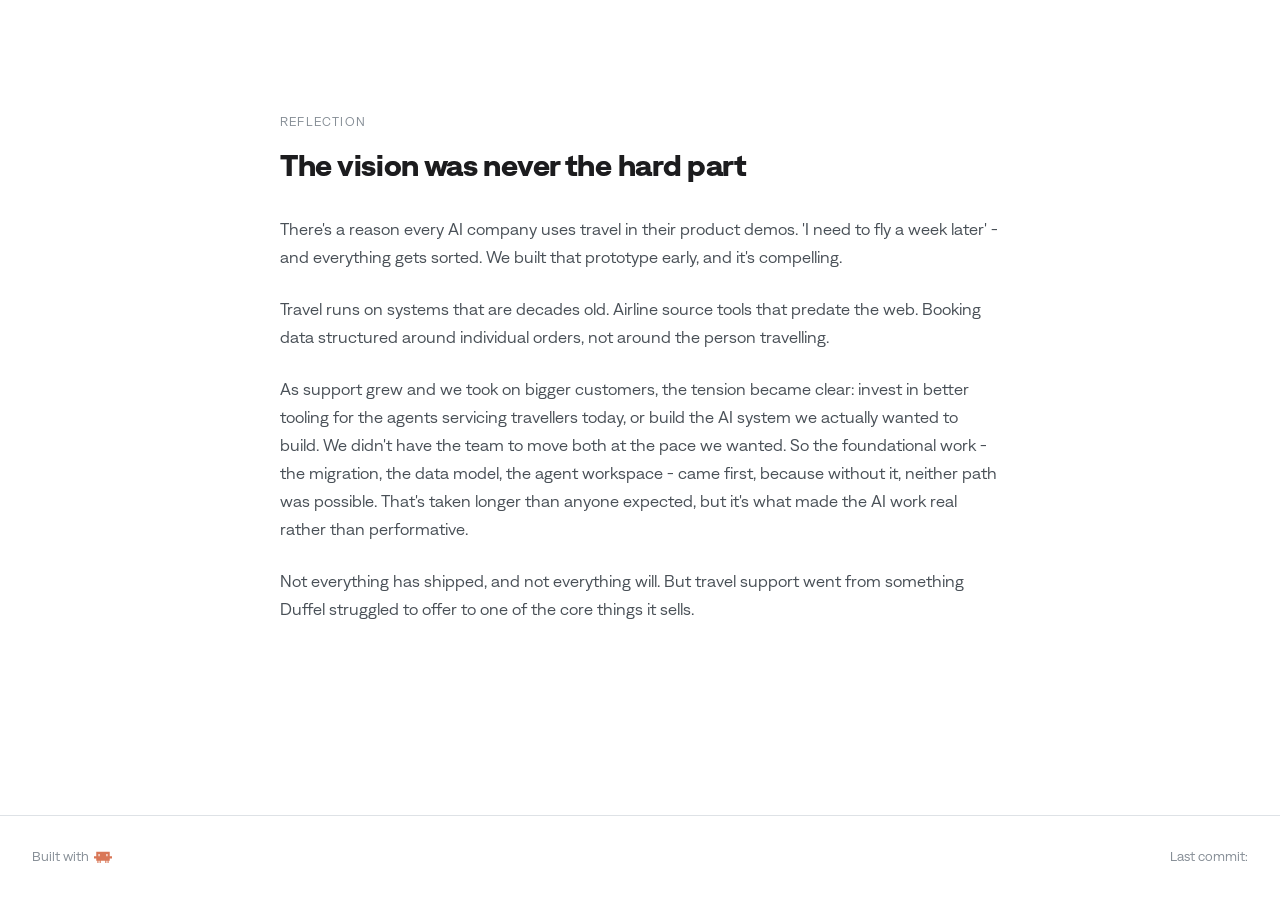
==== commit db52192c: "Add Open Graph share images and tags; pin Arabic name to Geeza Pro - Homepage, Duffel, EE and Ferris" ====
--- a/pages/duffel.html
+++ b/pages/duffel.html
@@ -4,6 +4,16 @@
   <meta charset="UTF-8">
   <meta name="viewport" content="width=device-width, initial-scale=1.0">
   <title>Duffel - Case Study</title>
+  <meta name="description" content="Case study: as Duffel's only product designer, I built the travel support system from the ground up, from agent tooling to AI-powered support.">
+  <meta property="og:type" content="article">
+  <meta property="og:url" content="https://samirrf.com/pages/duffel.html">
+  <meta property="og:title" content="Duffel: Building AI-powered travel support">
+  <meta property="og:description" content="As Duffel's only product designer, I built the travel support system from the ground up, from agent tooling to AI-powered support.">
+  <meta property="og:image" content="https://samirrf.com/assets/img/og-duffel.png">
+  <meta property="og:image:width" content="1200">
+  <meta property="og:image:height" content="630">
+  <meta name="twitter:card" content="summary_large_image">
+  <meta name="twitter:image" content="https://samirrf.com/assets/img/og-duffel.png">
   <link rel="icon" href="../assets/img/favicon.svg" type="image/svg+xml">
   <link rel="icon" type="image/png" href="../assets/img/favicon-32.png">
   <link rel="apple-touch-icon" href="../assets/img/apple-touch-icon.png">
--- a/styles/main.css
+++ b/styles/main.css
@@ -505,6 +505,8 @@
 .hero__name-ar {
   direction: rtl;
   font-size: clamp(2rem, 6vw, 64px);
+  /* Pin the Arabic font so Safari matches Chrome (Denim has no Arabic glyphs) */
+  font-family: "Geeza Pro", system-ui, sans-serif;
 }
 
 /* Peek image on SAMIR hover */
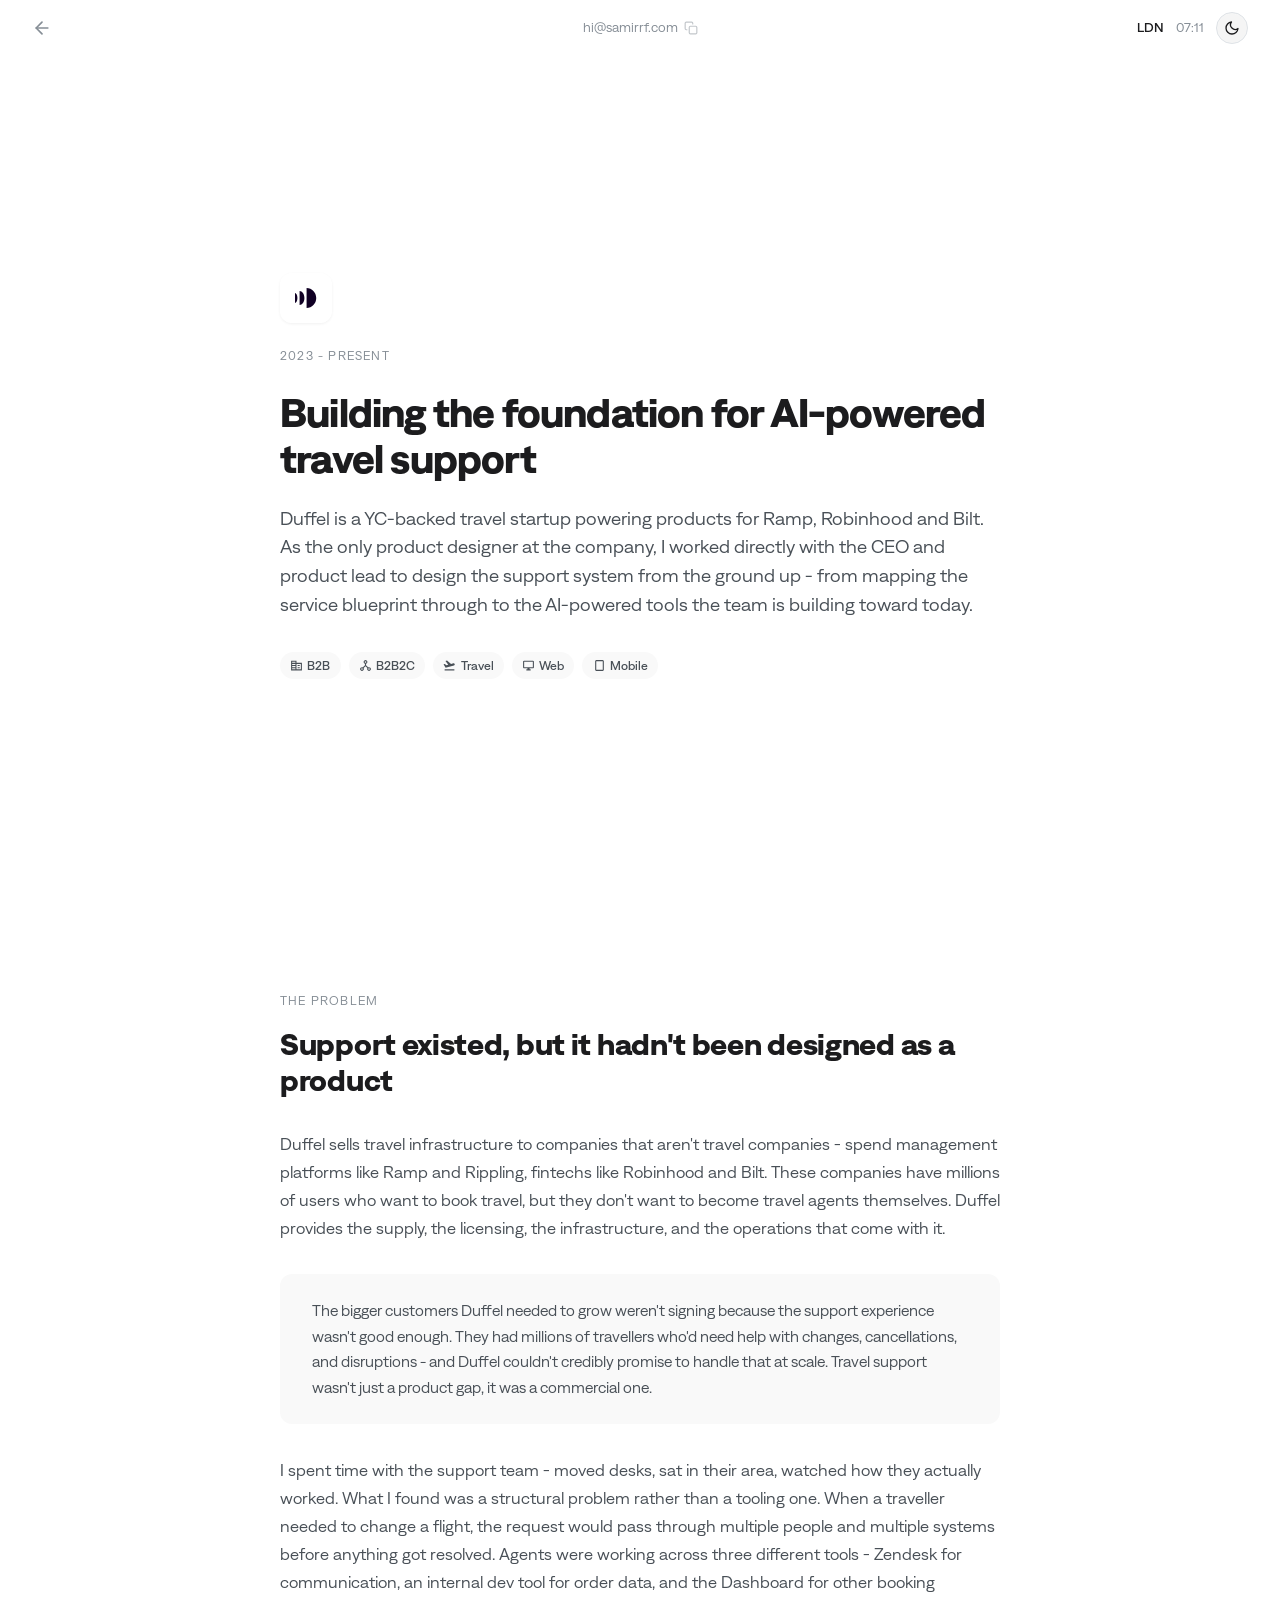
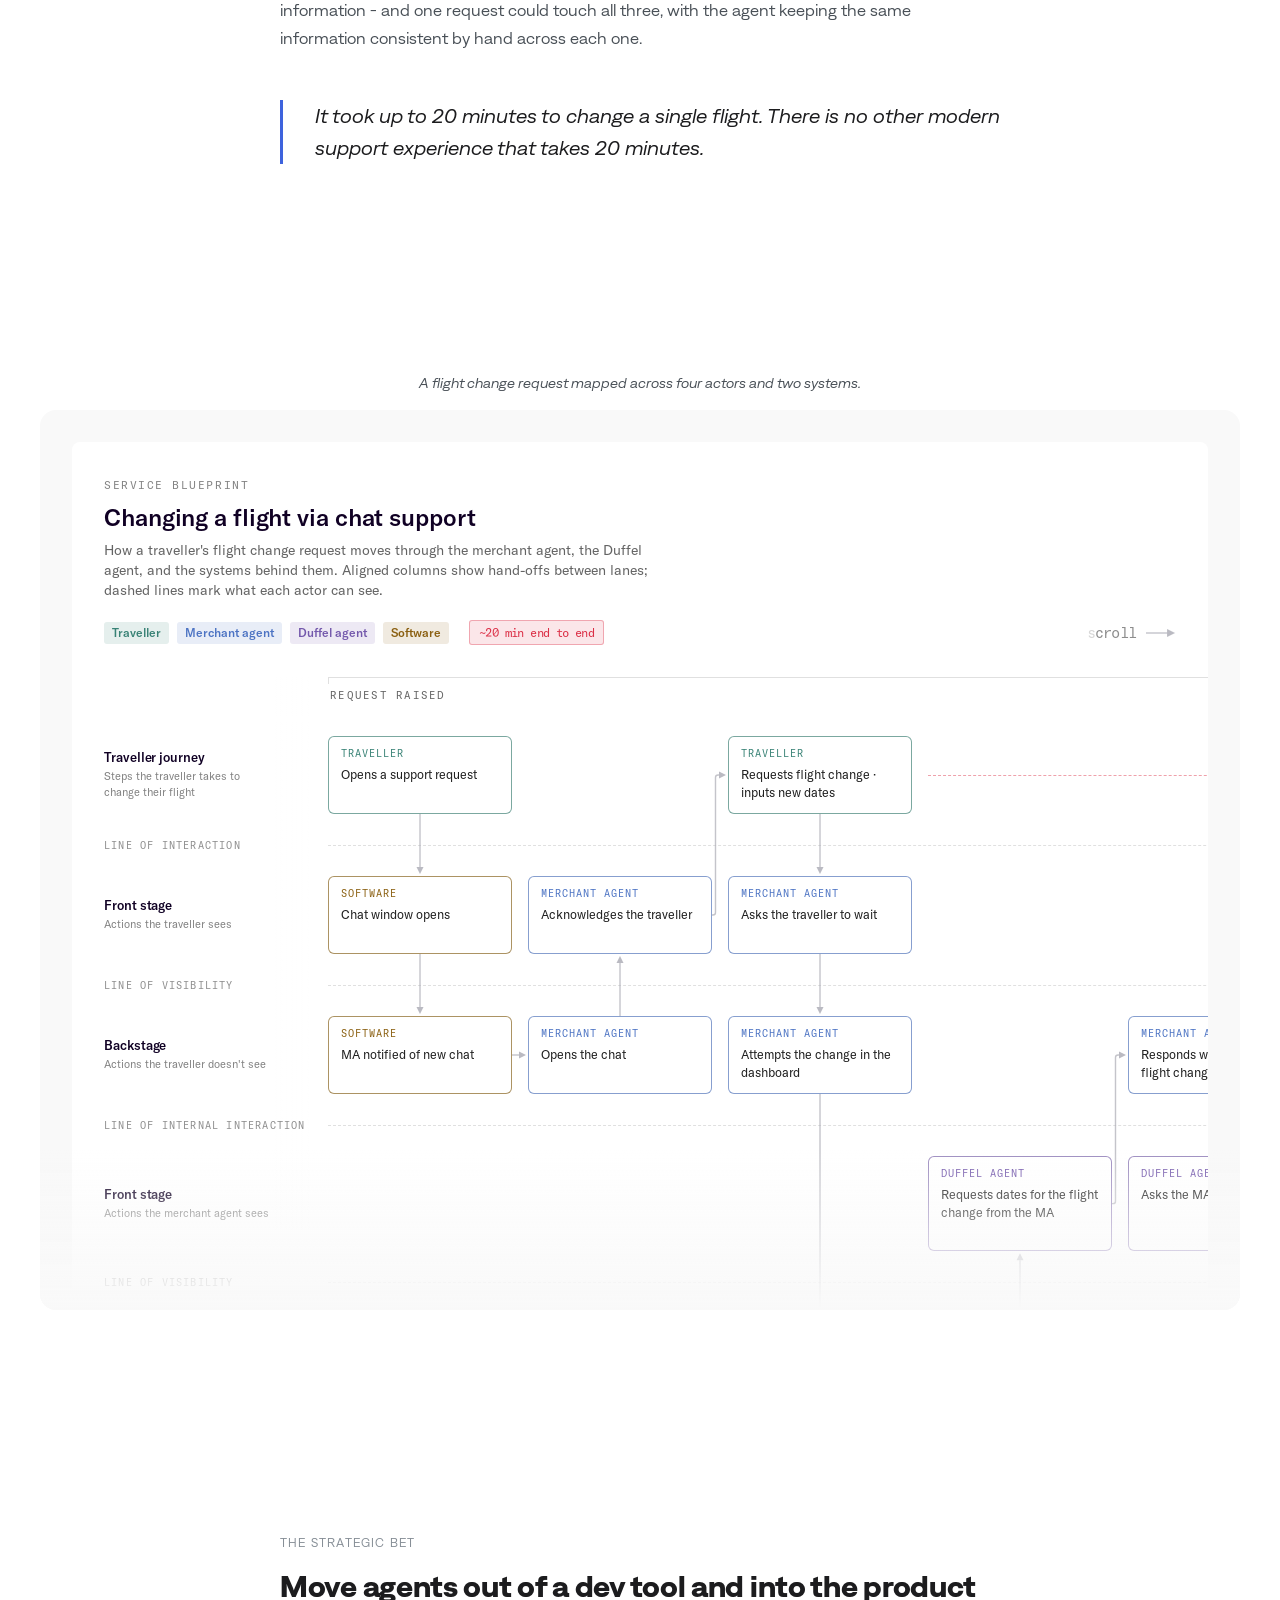
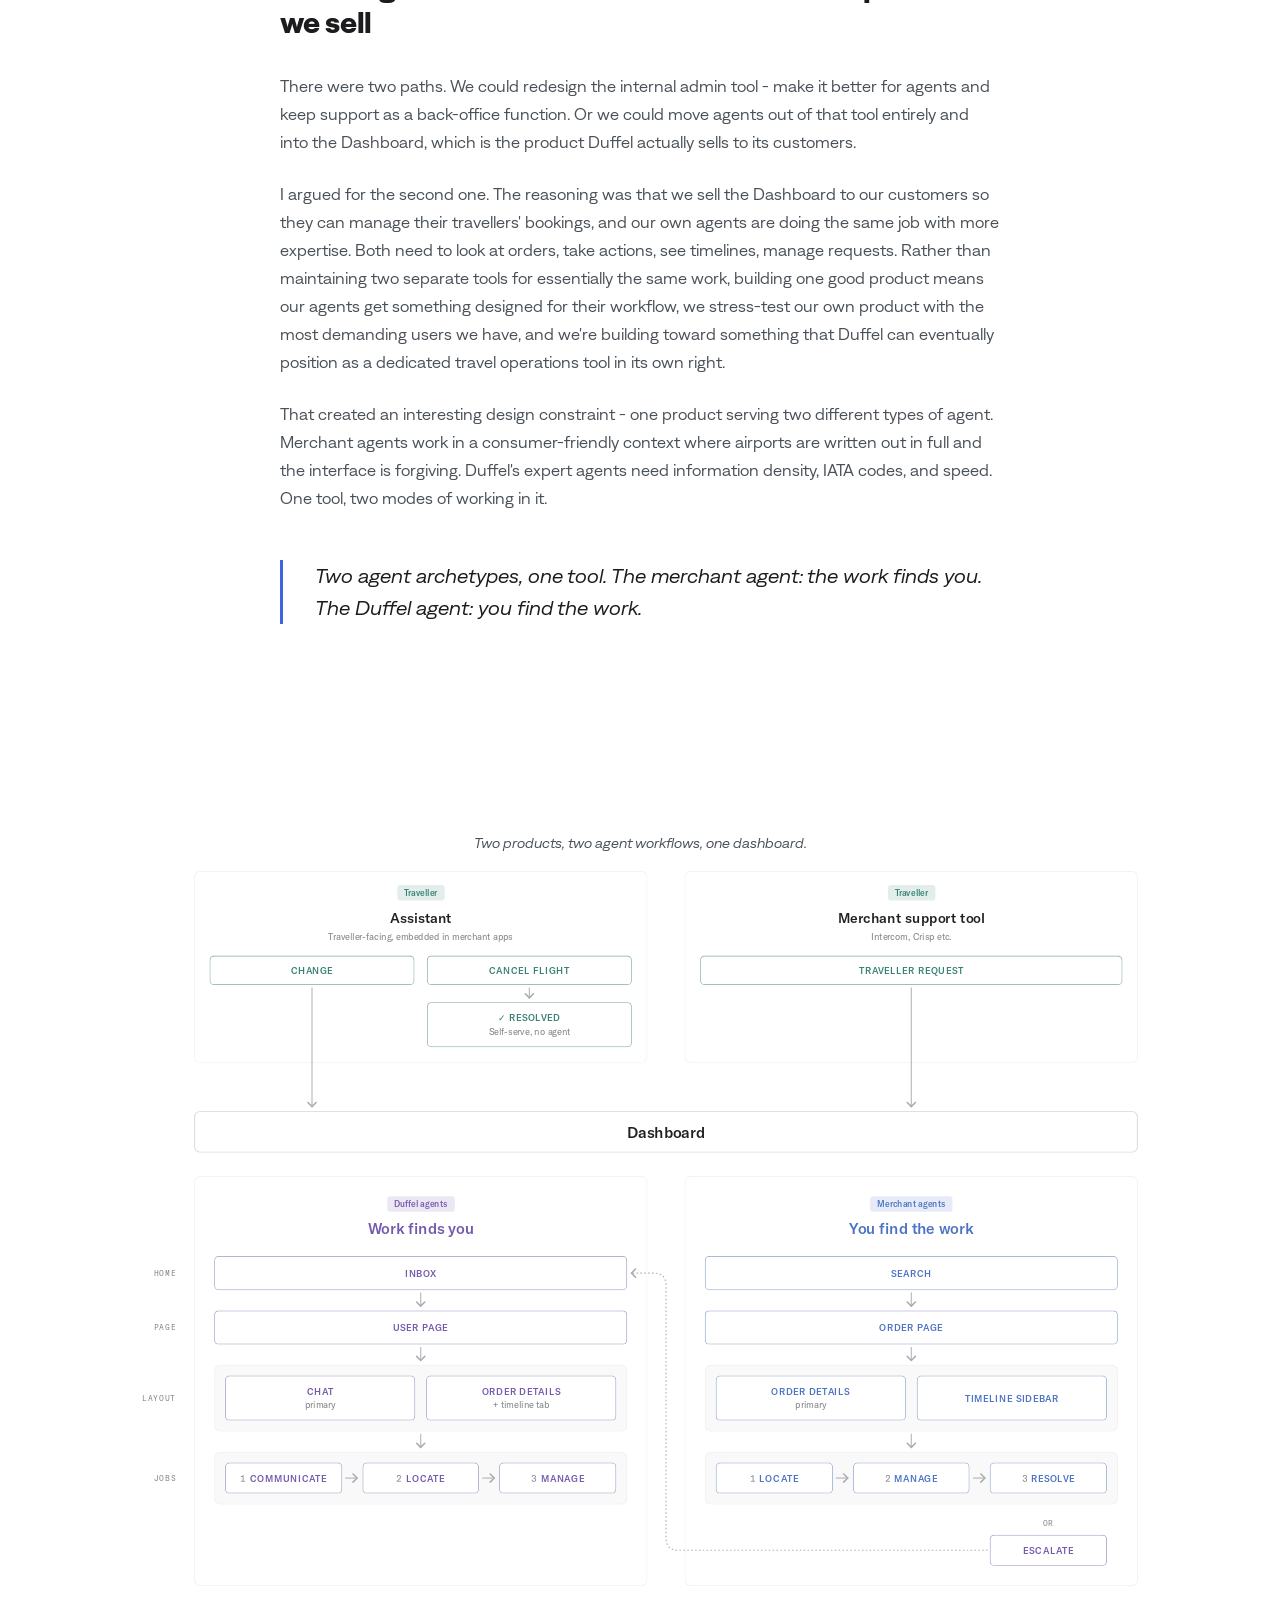
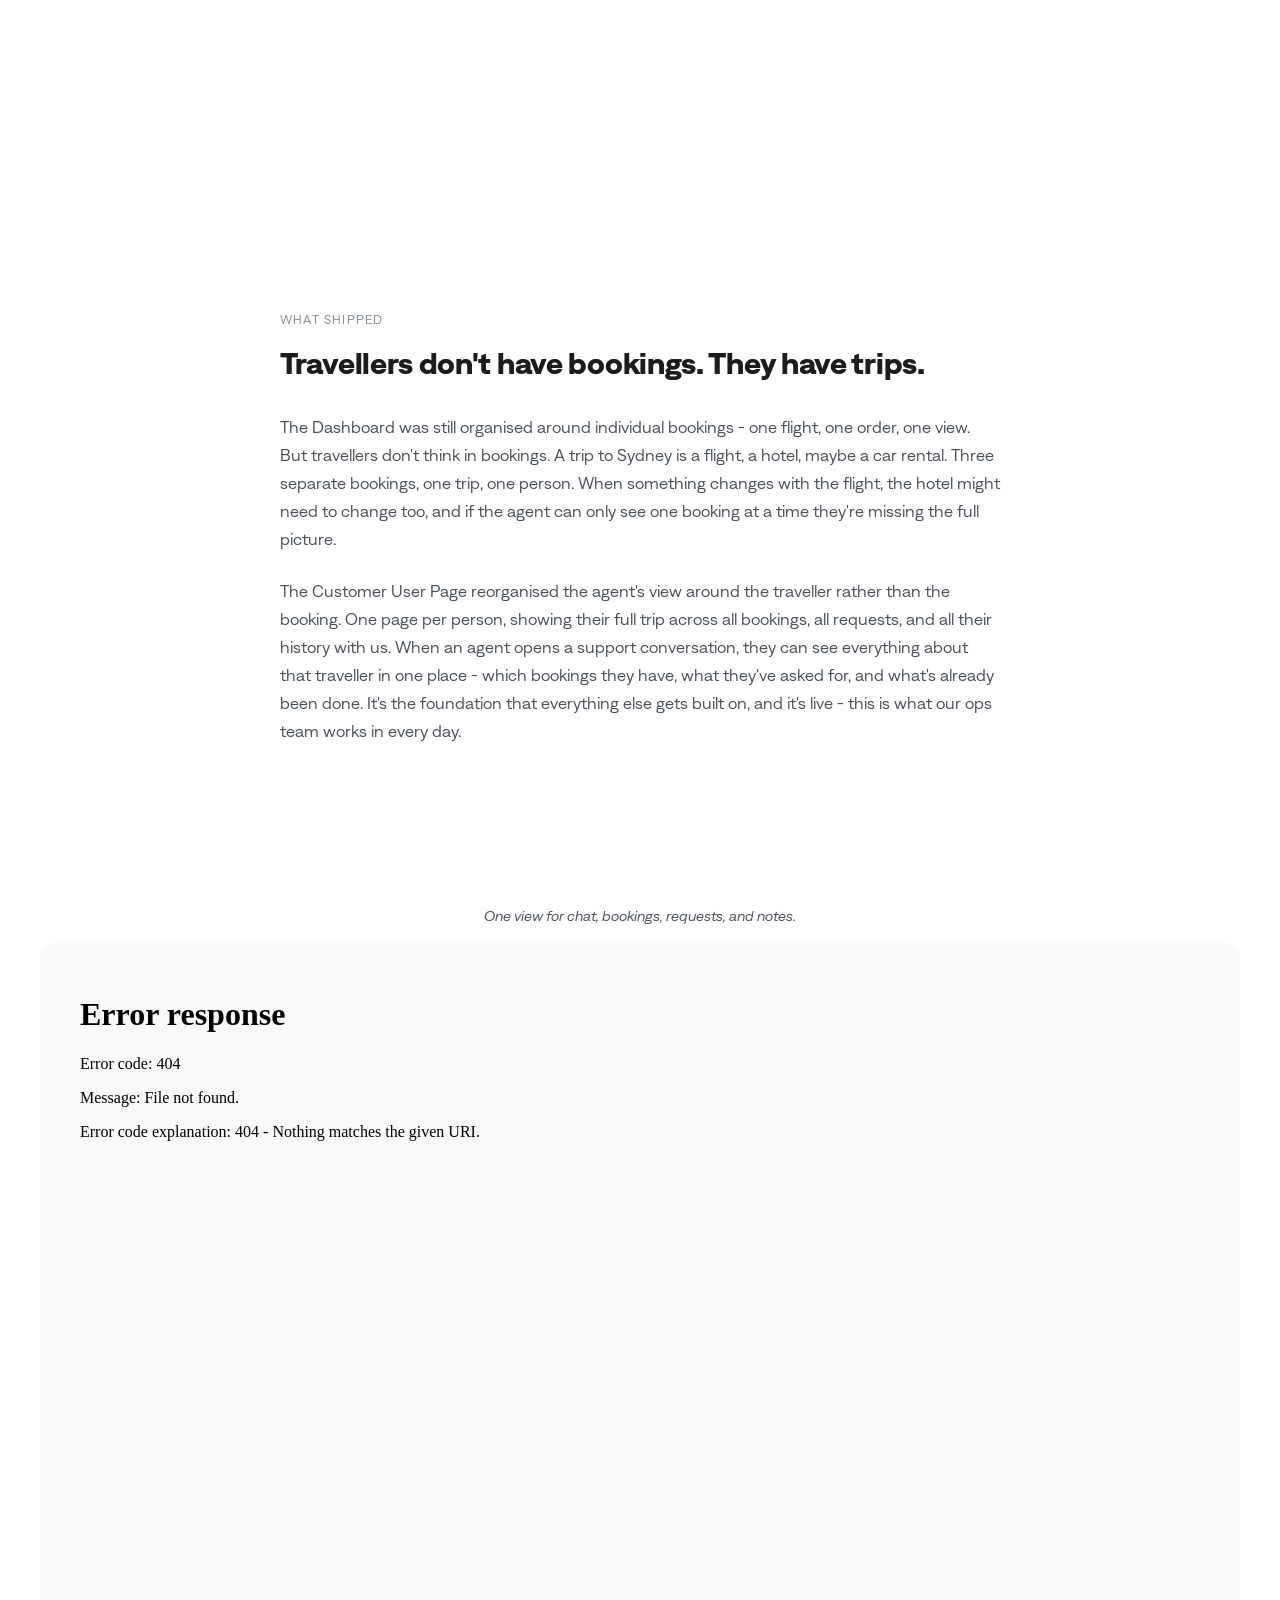
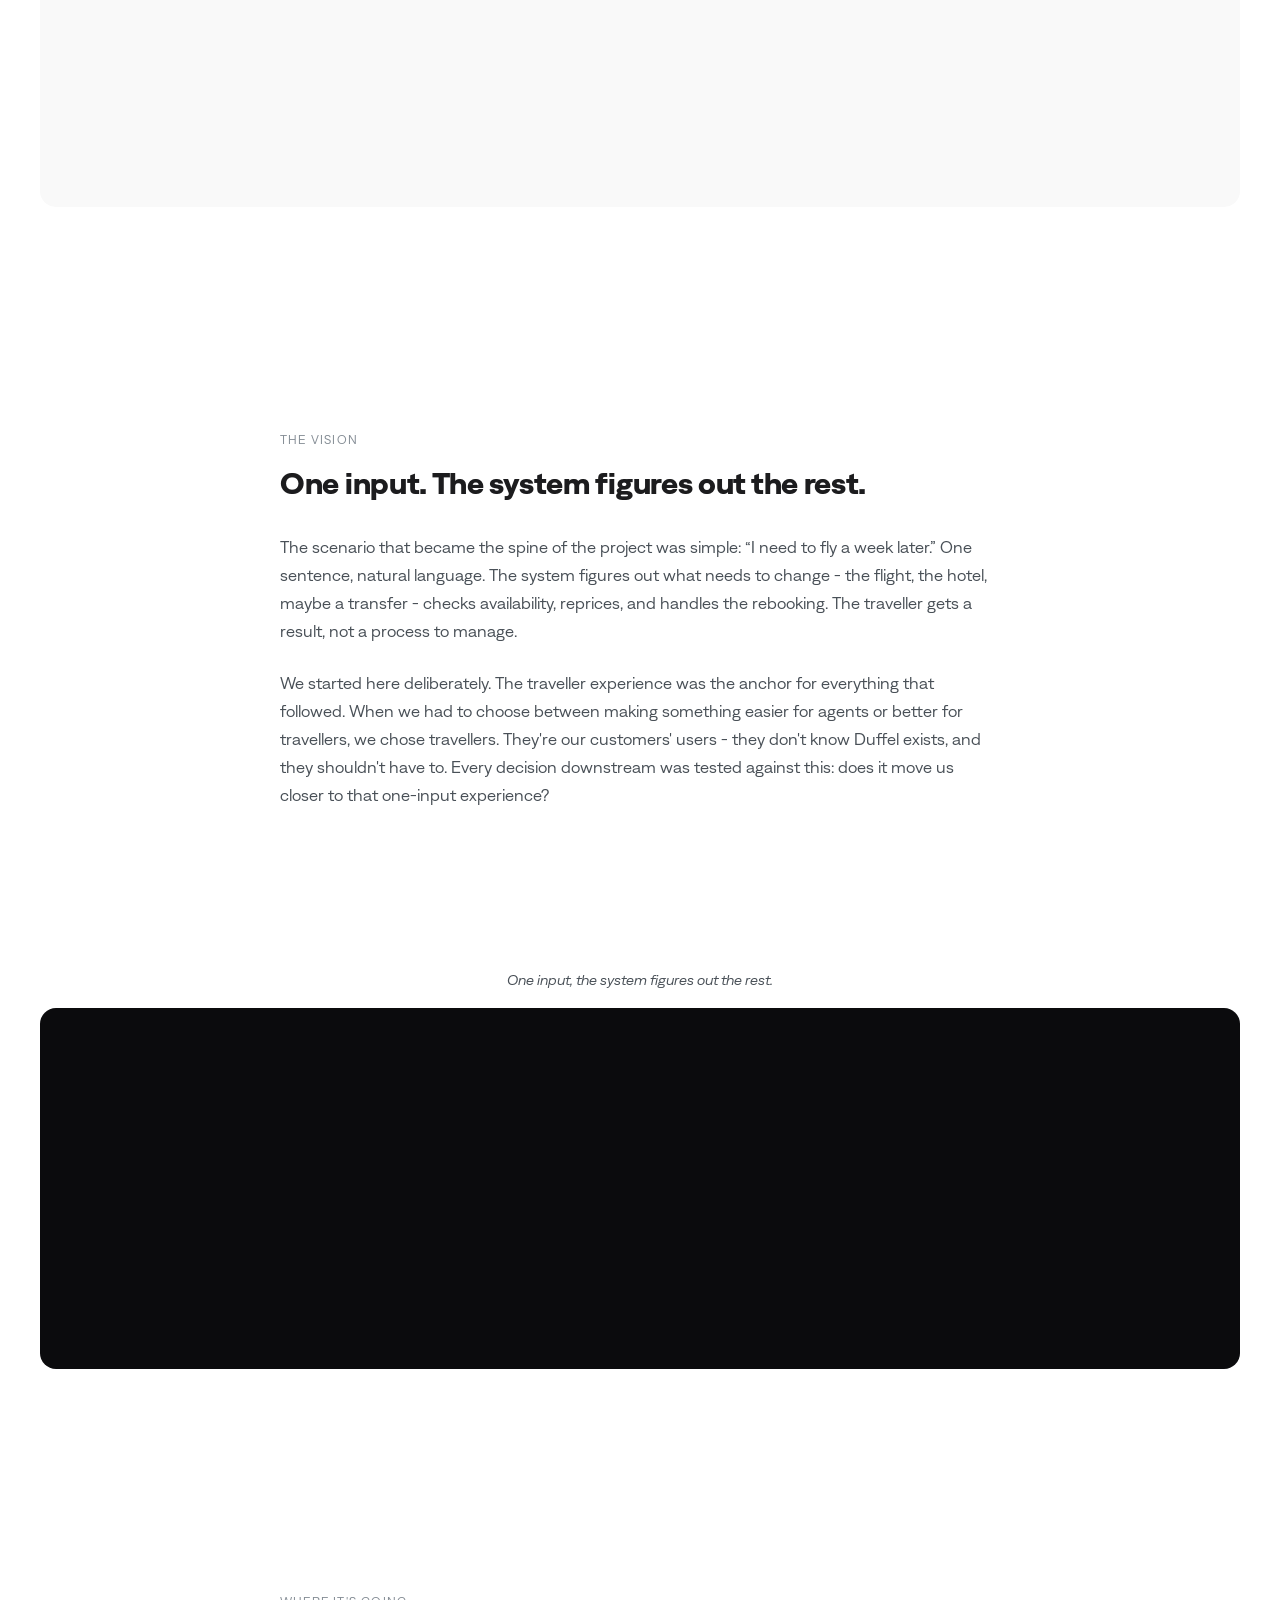
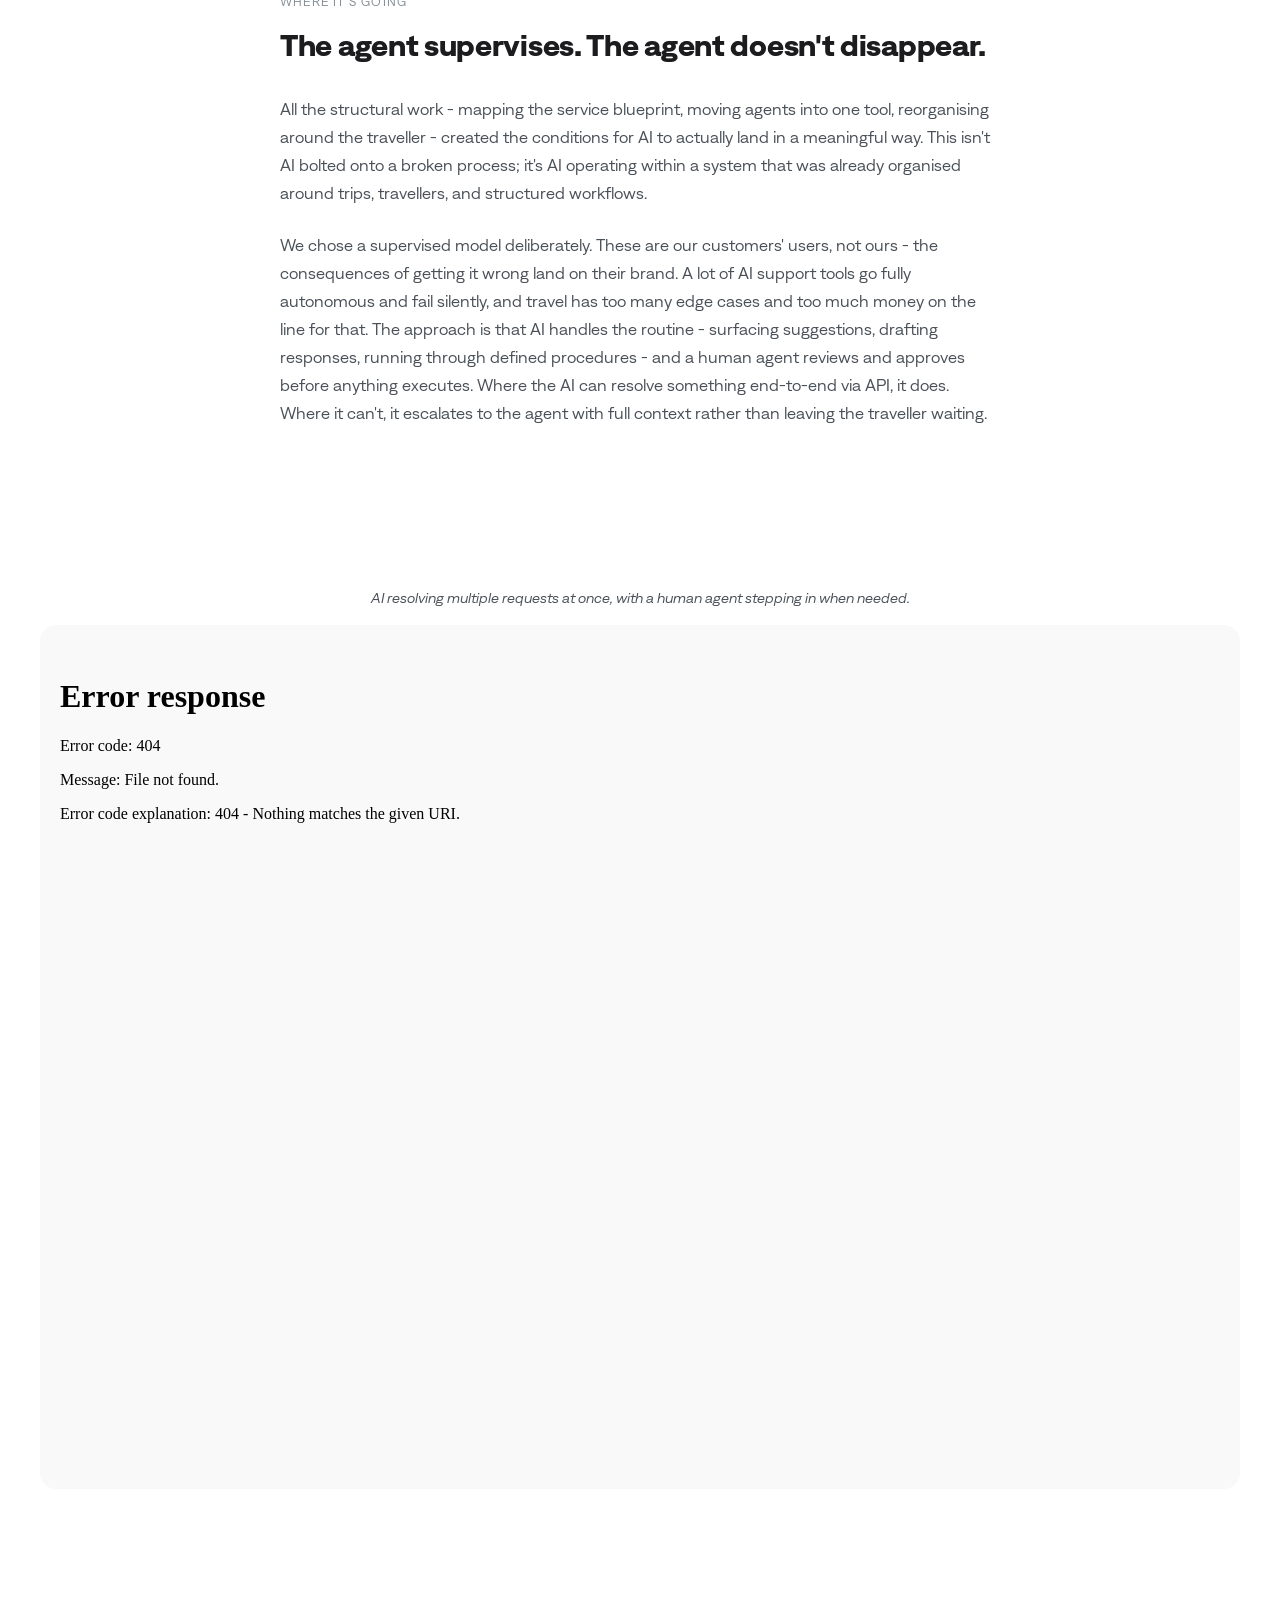
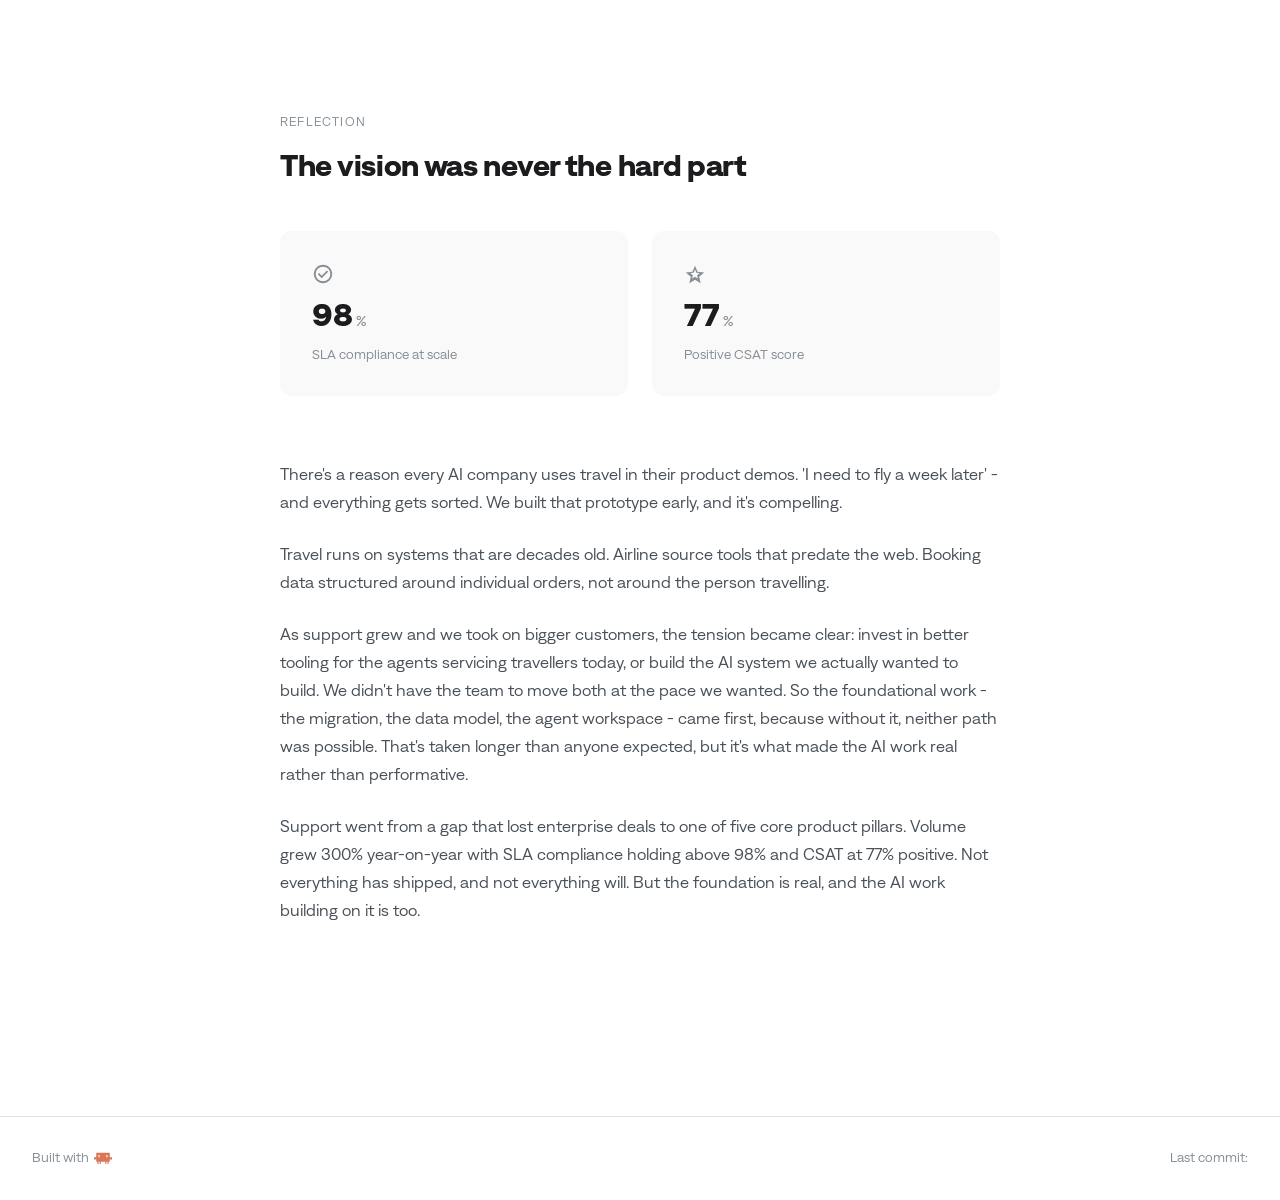
==== commit 53c82060: "Surface outcome metrics in case study reflections Duffel: add SLA and CSAT stat cards and rewrite th" ====
--- a/pages/duffel.html
+++ b/pages/duffel.html
@@ -198,11 +198,23 @@
       <div class="cs-narrow">
         <p class="cs-eyebrow">Reflection</p>
         <h2 class="cs-h2">The vision was never the hard part</h2>
+        <div class="cs-stat-row">
+          <div class="cs-stat-row__item">
+            <span class="cs-stat-row__icon" aria-hidden="true"><svg viewBox="0 -960 960 960" width="22" height="22" fill="currentColor"><path d="m424-296 282-282-56-56-226 226-114-114-56 56 170 170Zm56 216q-83 0-156-31.5T197-197q-54-54-85.5-127T80-480q0-83 31.5-156T197-763q54-54 127-85.5T480-880q83 0 156 31.5T763-763q54 54 85.5 127T880-480q0 83-31.5 156T763-197q-54 54-127 85.5T480-80Zm0-80q134 0 227-93t93-227q0-134-93-227t-227-93q-134 0-227 93t-93 227q0 134 93 227t227 93Zm0-320Z"/></svg></span>
+            <div class="cs-stat-row__number">98<span class="cs-stat-row__unit">%</span></div>
+            <div class="cs-stat-row__label">SLA compliance at scale</div>
+          </div>
+          <div class="cs-stat-row__item">
+            <span class="cs-stat-row__icon" aria-hidden="true"><svg viewBox="0 -960 960 960" width="22" height="22" fill="currentColor"><path d="m354-287 126-76 126 77-33-144 111-96-146-13-58-136-58 135-146 13 111 97-33 143ZM233-80l65-281L80-550l288-25 112-265 112 265 288 25-218 189 65 281-247-149L233-80Z"/></svg></span>
+            <div class="cs-stat-row__number">77<span class="cs-stat-row__unit">%</span></div>
+            <div class="cs-stat-row__label">Positive CSAT score</div>
+          </div>
+        </div>
         <div class="cs-body">
           <p>There's a reason every AI company uses travel in their product demos. 'I need to fly a week later' - and everything gets sorted. We built that prototype early, and it's compelling.</p>
           <p>Travel runs on systems that are decades old. Airline source tools that predate the web. Booking data structured around individual orders, not around the person travelling.</p>
           <p>As support grew and we took on bigger customers, the tension became clear: invest in better tooling for the agents servicing travellers today, or build the AI system we actually wanted to build. We didn't have the team to move both at the pace we wanted. So the foundational work - the migration, the data model, the agent workspace - came first, because without it, neither path was possible. That's taken longer than anyone expected, but it's what made the AI work real rather than performative.</p>
-          <p>Not everything has shipped, and not everything will. But travel support went from something Duffel struggled to offer to one of the core things it sells.</p>
+          <p>Support went from a gap that lost enterprise deals to one of five core product pillars. Volume grew 300% year-on-year with SLA compliance holding above 98% and CSAT at 77% positive. Not everything has shipped, and not everything will. But the foundation is real, and the AI work building on it is too.</p>
         </div>
       </div>
     </section>
--- a/styles/main.css
+++ b/styles/main.css
@@ -263,17 +263,7 @@
   opacity: 1;
 }
 
-/* Pointer devices: hide the copy icon until hover. Touch devices: keep it visible. */
-@media (hover: hover) {
-  .header-email__icon--copy {
-    opacity: 0;
-    transform: translateX(-4px);
-  }
-  .header-email:hover .header-email__icon--copy {
-    opacity: 1;
-    transform: translateX(0);
-  }
-}
+/* Copy icon always visible (0.5 opacity, brightens to full on hover). */
 
 .header-email__icon--check {
   position: absolute;
@@ -1166,6 +1156,16 @@
     --page-gutter: var(--space-5);
   }
 
+  /* Case-study header: left-align the email beside the back arrow,
+     keeping a comfortable tap gap between the two targets. */
+  .header-back {
+    flex: none;
+  }
+  .header-back + .header-email {
+    margin-left: var(--space-5);
+    margin-right: auto;
+  }
+
   .project__meta {
     flex-direction: column;
     gap: var(--space-4);
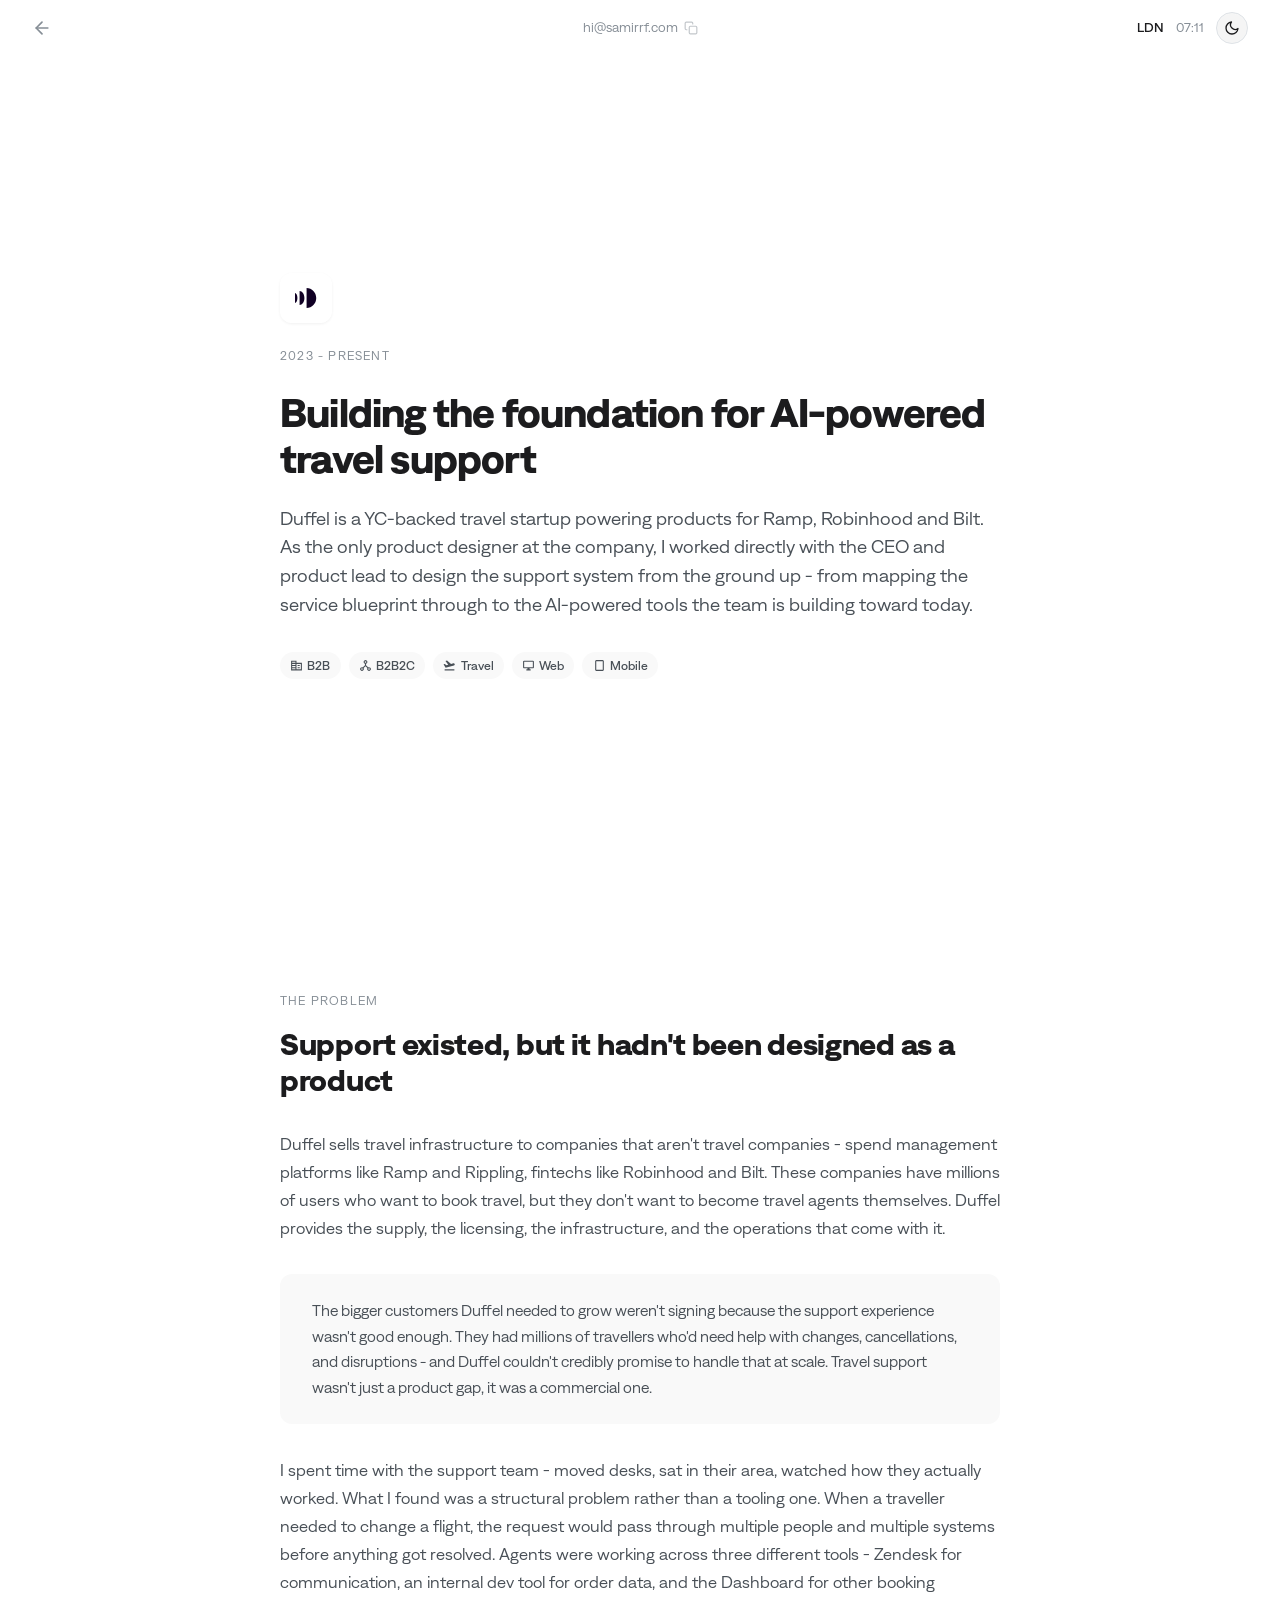
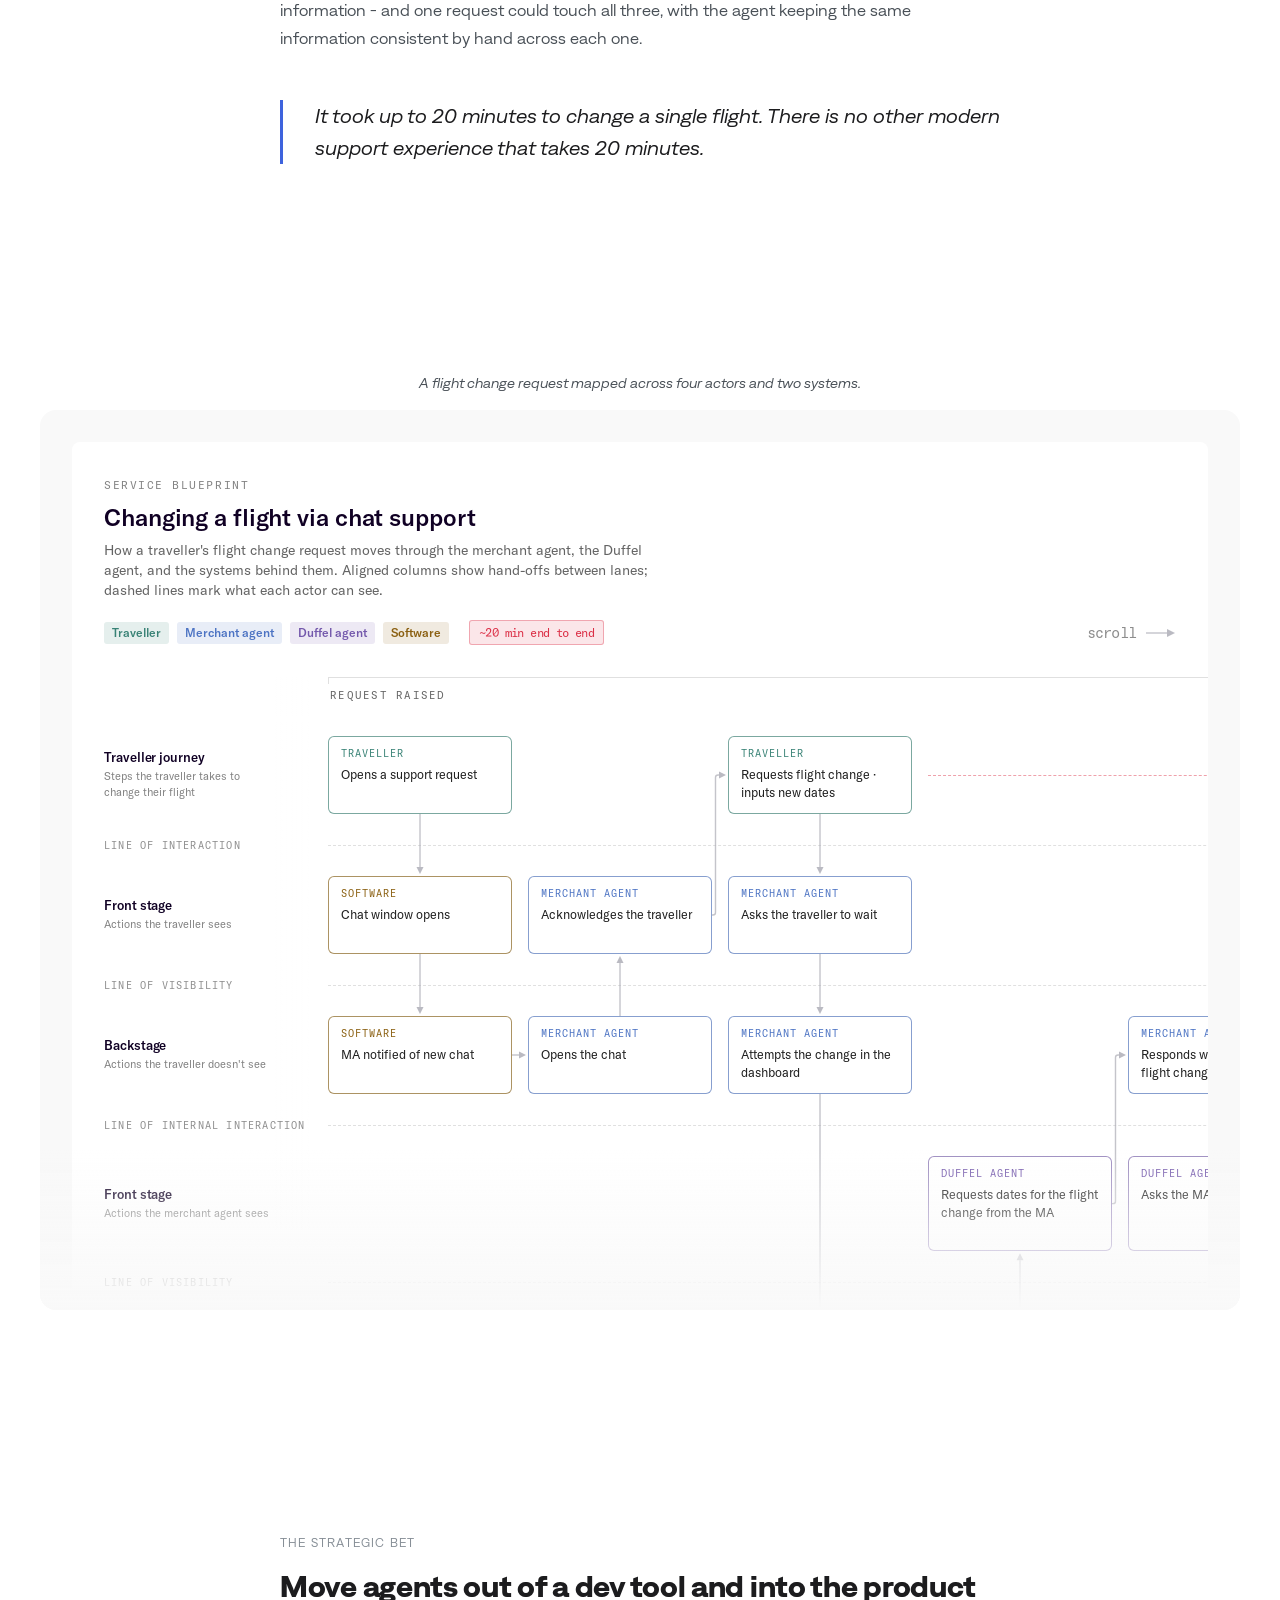
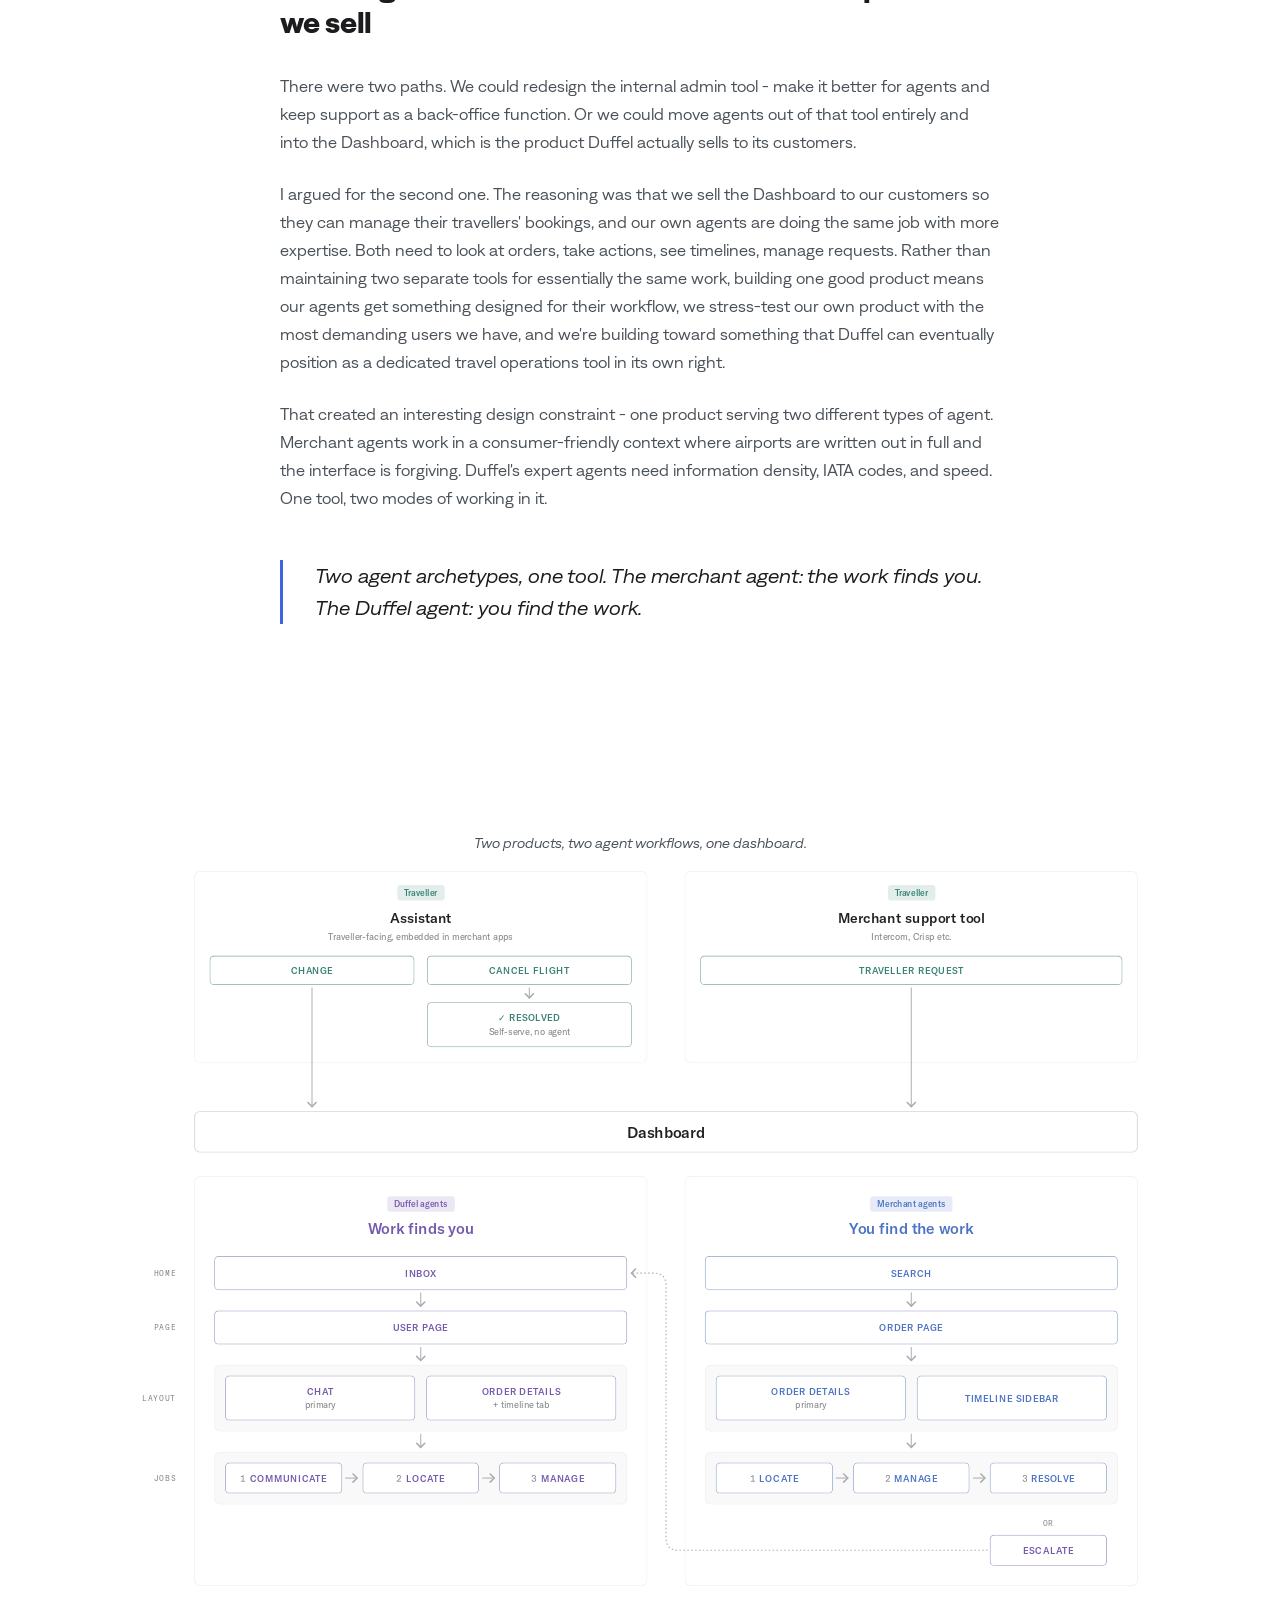
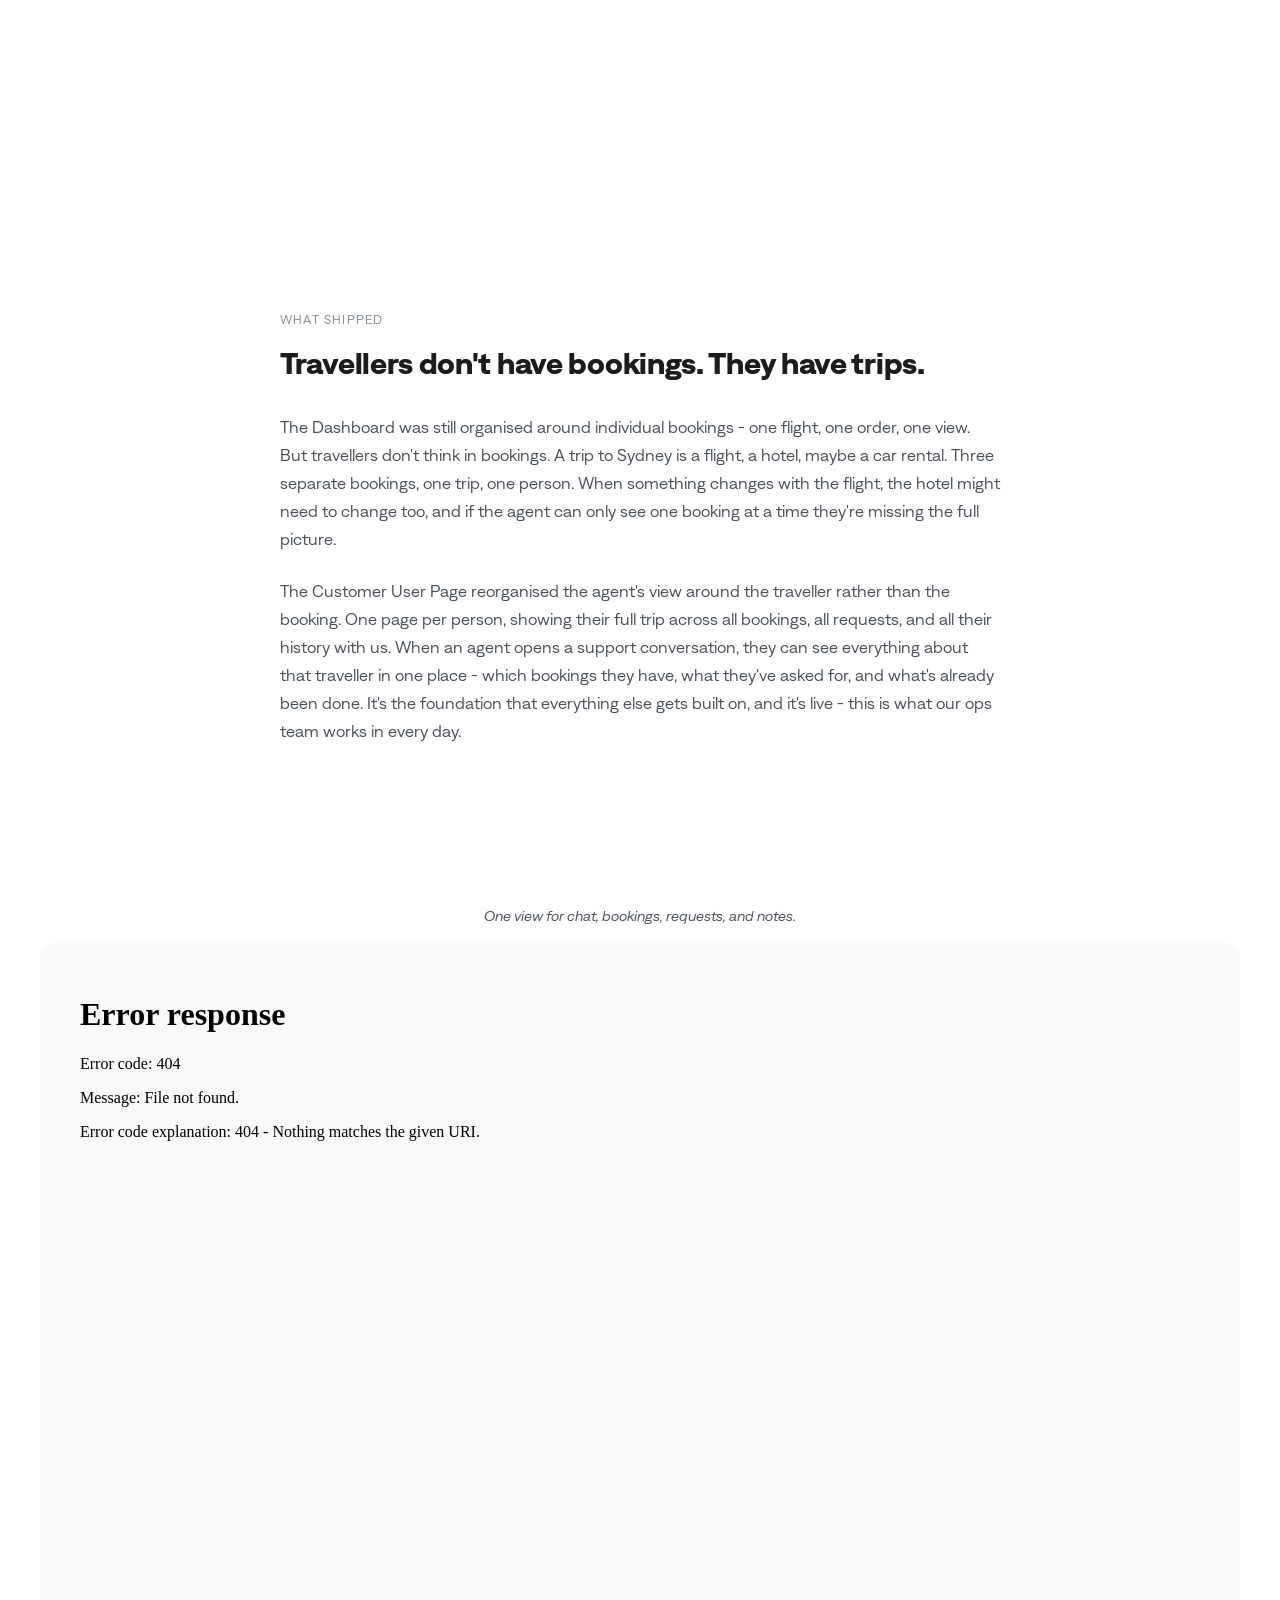
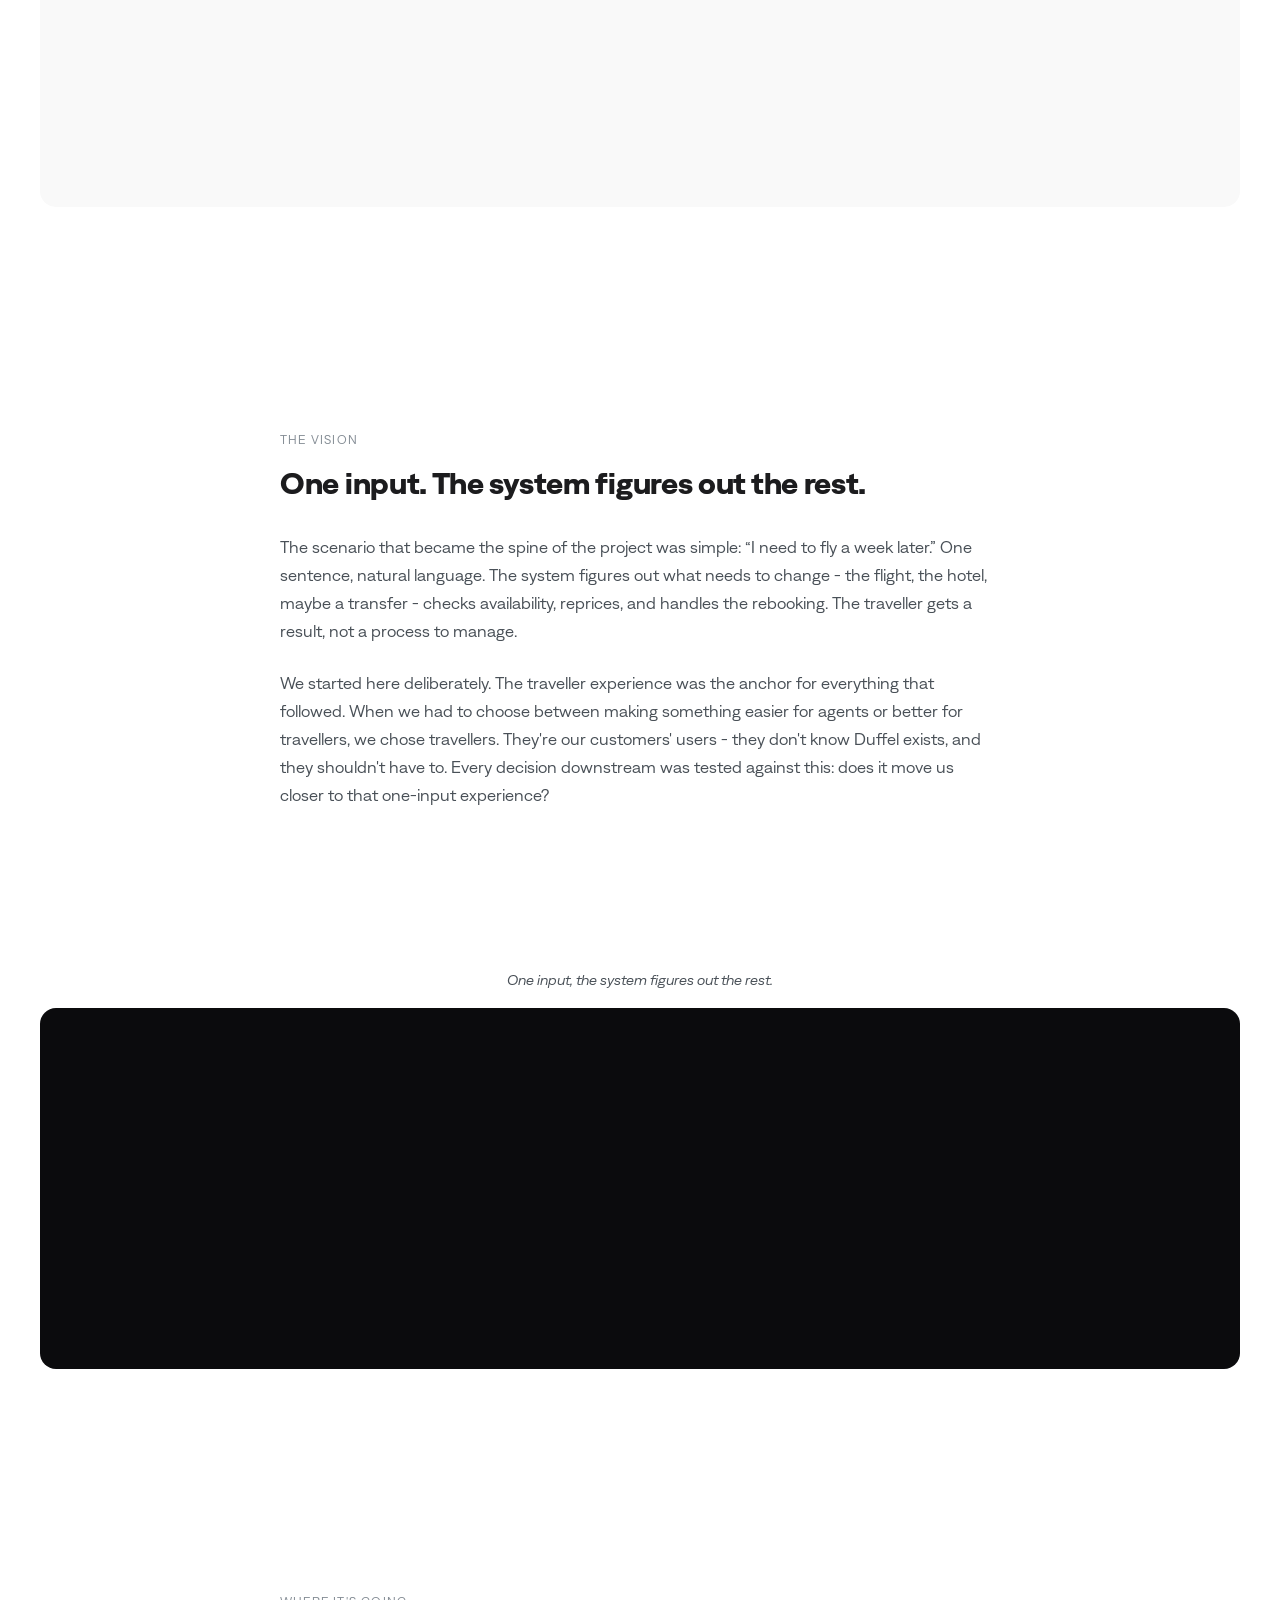
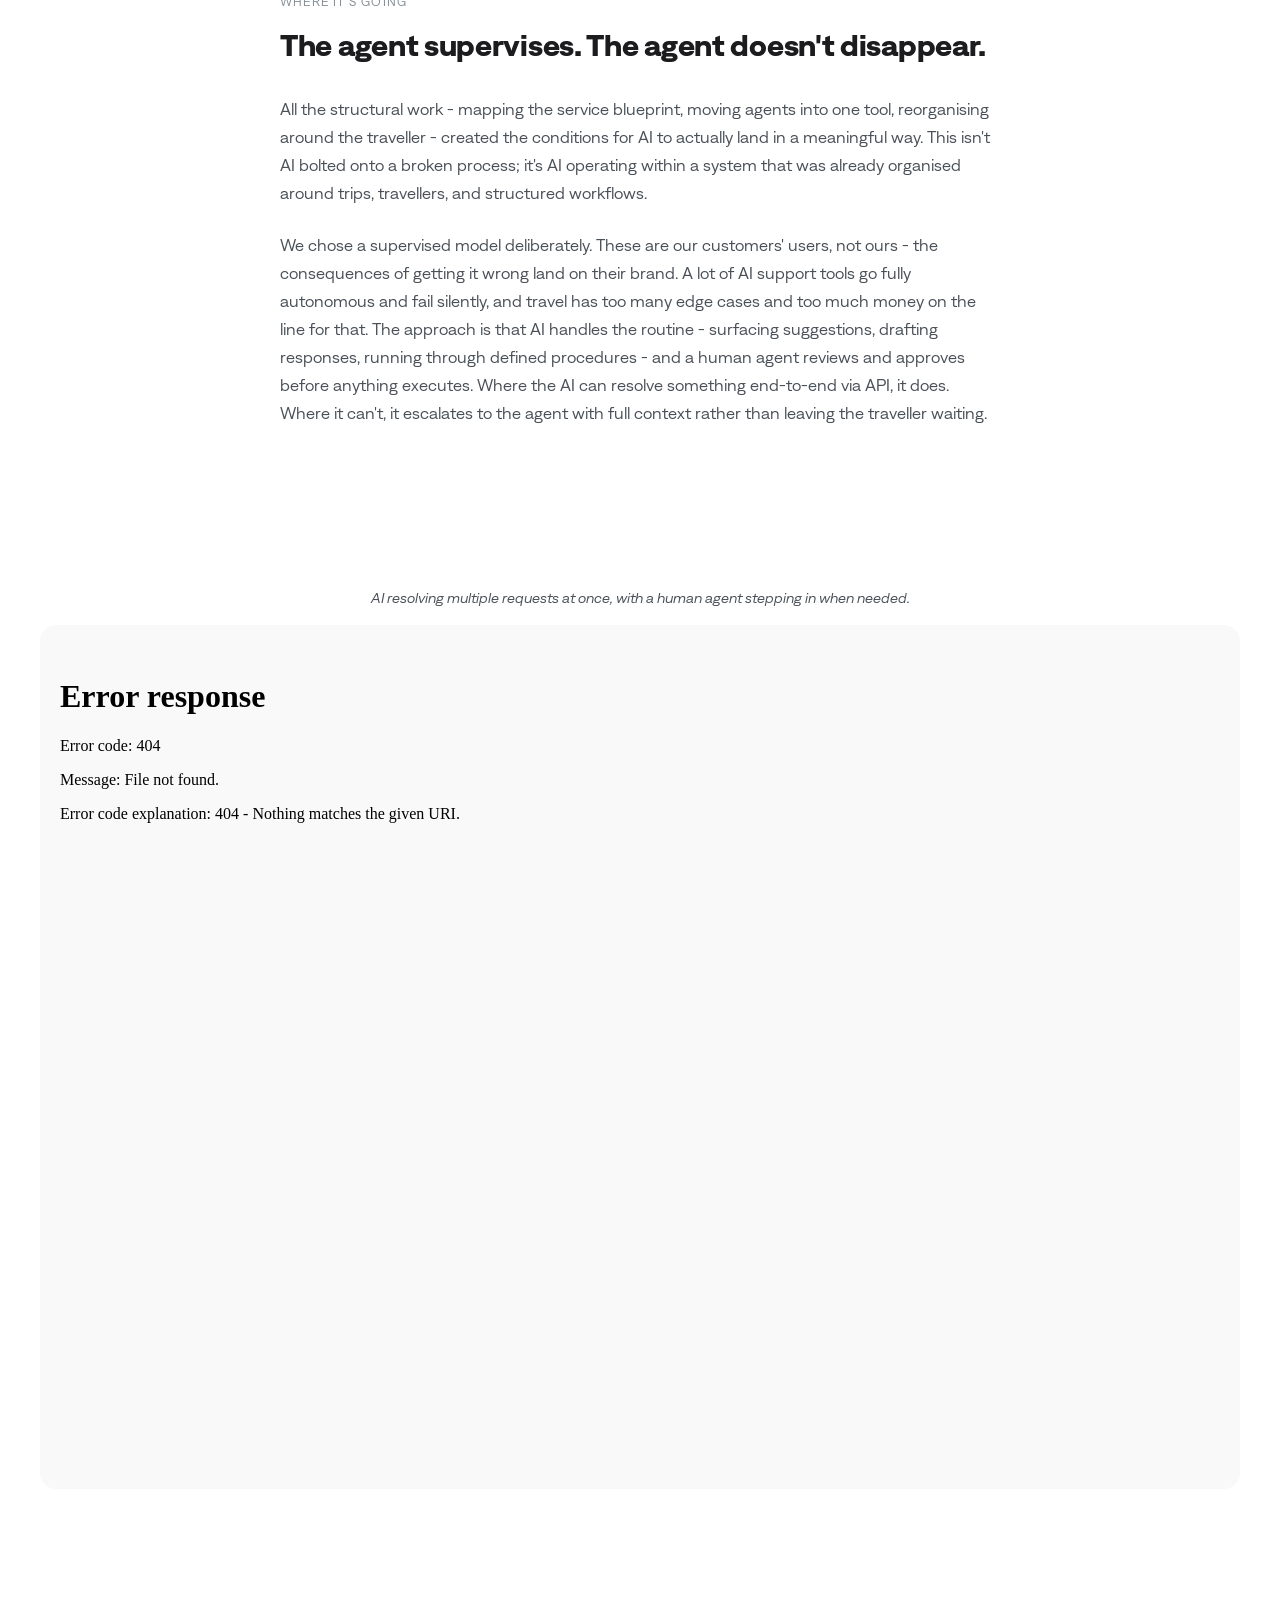
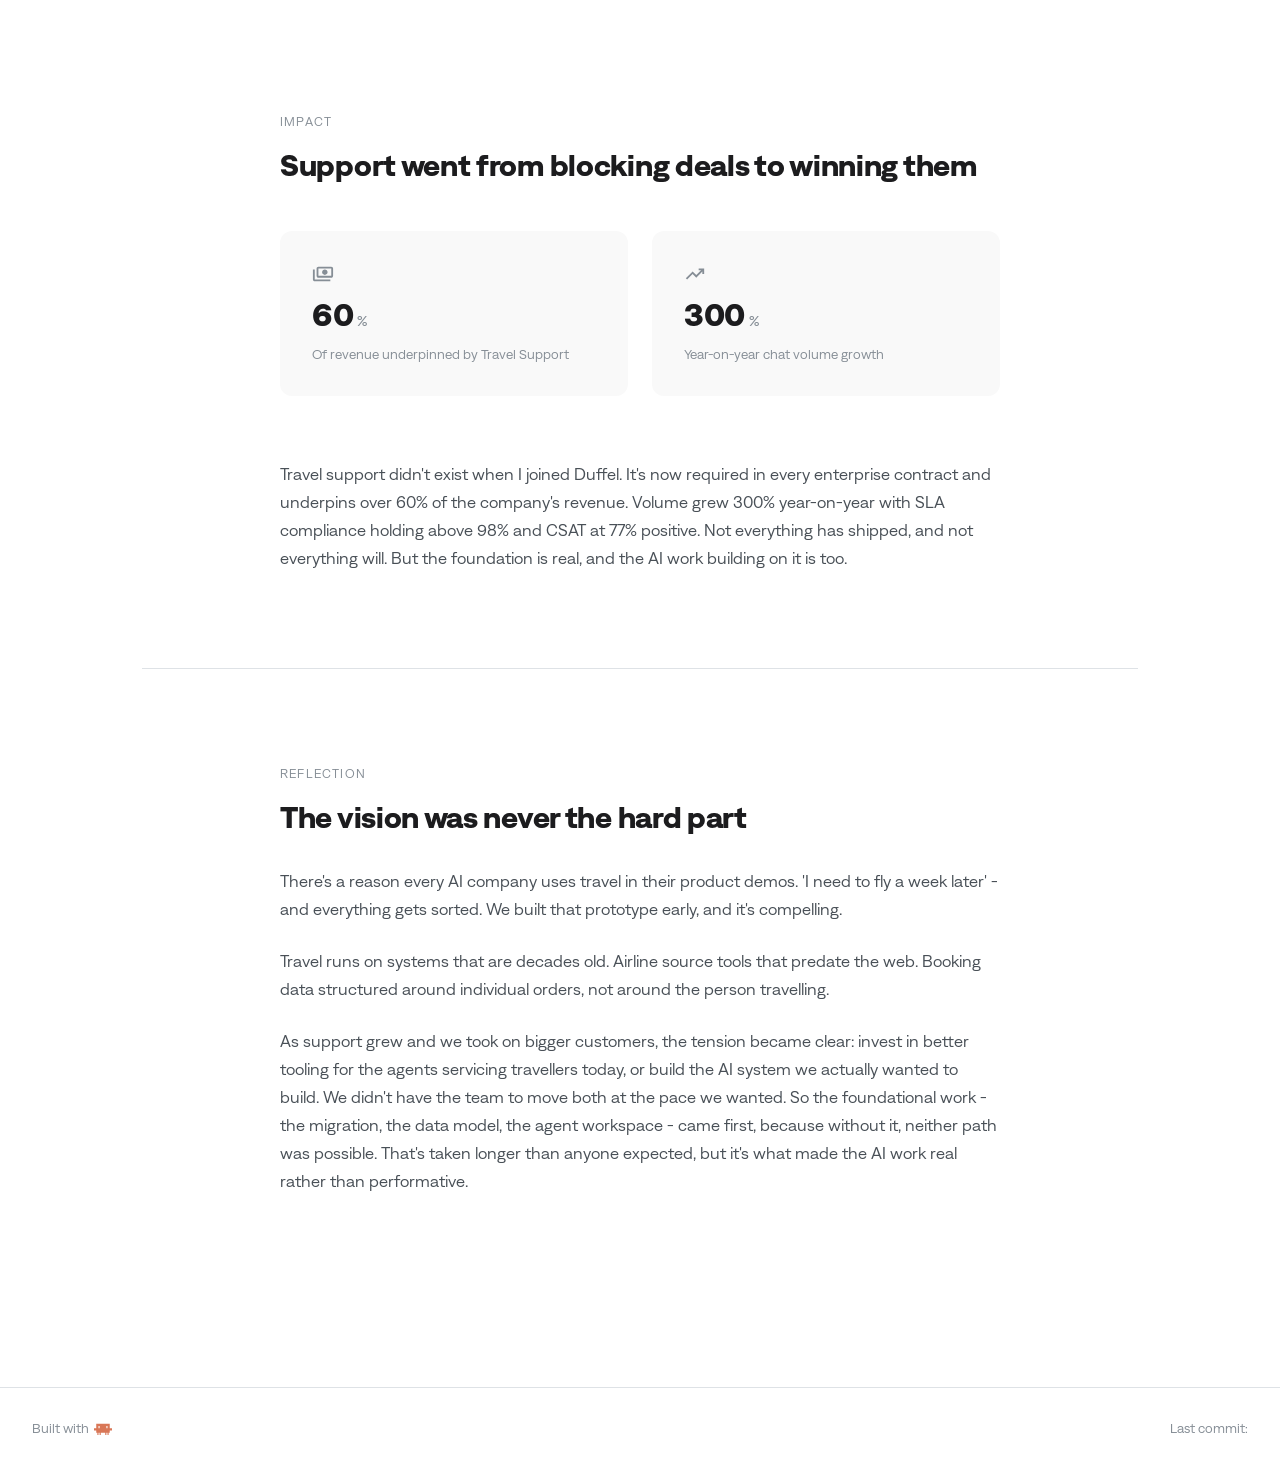
==== commit 760fa53c: "Split case study closings into Impact and Reflection Each case study now ends with an Impact section" ====
--- a/pages/duffel.html
+++ b/pages/duffel.html
@@ -193,28 +193,38 @@
       </div>
     </section>
 
-    <!-- 8. Reflection -->
+        <!-- 8. Impact -->
     <section class="cs-section reveal">
+      <div class="cs-narrow">
+        <p class="cs-eyebrow">Impact</p>
+        <h2 class="cs-h2">Support went from blocking deals to winning them</h2>
+        <div class="cs-stat-row">
+          <div class="cs-stat-row__item">
+            <span class="cs-stat-row__icon" aria-hidden="true"><svg viewBox="0 -960 960 960" width="22" height="22" fill="currentColor"><path d="M560-440q-50 0-85-35t-35-85q0-50 35-85t85-35q50 0 85 35t35 85q0 50-35 85t-85 35ZM280-320q-33 0-56.5-23.5T200-400v-320q0-33 23.5-56.5T280-800h560q33 0 56.5 23.5T920-720v320q0 33-23.5 56.5T840-320H280Zm0-80h560v-320H280v320ZM120-160q-33 0-56.5-23.5T40-240v-440h80v440h680v80H120Zm160-560v320-320Z"/></svg></span>
+            <div class="cs-stat-row__number">60<span class="cs-stat-row__unit">%</span></div>
+            <div class="cs-stat-row__label">Of revenue underpinned by Travel Support</div>
+          </div>
+          <div class="cs-stat-row__item">
+            <span class="cs-stat-row__icon" aria-hidden="true"><svg viewBox="0 -960 960 960" width="22" height="22" fill="currentColor"><path d="M136-240l-56-56 296-298 160 160 208-206H640v-80h240v240h-80v-104L536-320 376-480 136-240Z"/></svg></span>
+            <div class="cs-stat-row__number">300<span class="cs-stat-row__unit">%</span></div>
+            <div class="cs-stat-row__label">Year-on-year chat volume growth</div>
+          </div>
+        </div>
+        <div class="cs-body">
+          <p>Travel support didn't exist when I joined Duffel. It's now required in every enterprise contract and underpins over 60% of the company's revenue. Volume grew 300% year-on-year with SLA compliance holding above 98% and CSAT at 77% positive. Not everything has shipped, and not everything will. But the foundation is real, and the AI work building on it is too.</p>
+        </div>
+      </div>
+    </section>
+
+    <!-- 9. Reflection -->
+    <section class="cs-section cs-section--divided reveal">
       <div class="cs-narrow">
         <p class="cs-eyebrow">Reflection</p>
         <h2 class="cs-h2">The vision was never the hard part</h2>
-        <div class="cs-stat-row">
-          <div class="cs-stat-row__item">
-            <span class="cs-stat-row__icon" aria-hidden="true"><svg viewBox="0 -960 960 960" width="22" height="22" fill="currentColor"><path d="m424-296 282-282-56-56-226 226-114-114-56 56 170 170Zm56 216q-83 0-156-31.5T197-197q-54-54-85.5-127T80-480q0-83 31.5-156T197-763q54-54 127-85.5T480-880q83 0 156 31.5T763-763q54 54 85.5 127T880-480q0 83-31.5 156T763-197q-54 54-127 85.5T480-80Zm0-80q134 0 227-93t93-227q0-134-93-227t-227-93q-134 0-227 93t-93 227q0 134 93 227t227 93Zm0-320Z"/></svg></span>
-            <div class="cs-stat-row__number">98<span class="cs-stat-row__unit">%</span></div>
-            <div class="cs-stat-row__label">SLA compliance at scale</div>
-          </div>
-          <div class="cs-stat-row__item">
-            <span class="cs-stat-row__icon" aria-hidden="true"><svg viewBox="0 -960 960 960" width="22" height="22" fill="currentColor"><path d="m354-287 126-76 126 77-33-144 111-96-146-13-58-136-58 135-146 13 111 97-33 143ZM233-80l65-281L80-550l288-25 112-265 112 265 288 25-218 189 65 281-247-149L233-80Z"/></svg></span>
-            <div class="cs-stat-row__number">77<span class="cs-stat-row__unit">%</span></div>
-            <div class="cs-stat-row__label">Positive CSAT score</div>
-          </div>
-        </div>
         <div class="cs-body">
           <p>There's a reason every AI company uses travel in their product demos. 'I need to fly a week later' - and everything gets sorted. We built that prototype early, and it's compelling.</p>
           <p>Travel runs on systems that are decades old. Airline source tools that predate the web. Booking data structured around individual orders, not around the person travelling.</p>
           <p>As support grew and we took on bigger customers, the tension became clear: invest in better tooling for the agents servicing travellers today, or build the AI system we actually wanted to build. We didn't have the team to move both at the pace we wanted. So the foundational work - the migration, the data model, the agent workspace - came first, because without it, neither path was possible. That's taken longer than anyone expected, but it's what made the AI work real rather than performative.</p>
-          <p>Support went from a gap that lost enterprise deals to one of five core product pillars. Volume grew 300% year-on-year with SLA compliance holding above 98% and CSAT at 77% positive. Not everything has shipped, and not everything will. But the foundation is real, and the AI work building on it is too.</p>
         </div>
       </div>
     </section>
--- a/styles/case-study.css
+++ b/styles/case-study.css
@@ -218,6 +218,12 @@
   border-top: none;
 }
 
+/* Hairline where one section continues from the last (Impact -> Reflection).
+   Needs to match the specificity of the rule above to win. */
+.cs-section.cs-section--divided {
+  border-top: 1px solid var(--color-border);
+}
+
 
 /* ============================================================
    EYEBROW + HEADINGS
@@ -531,7 +537,7 @@
 .cs-page .testimonial {
   max-width: 720px;
   margin-inline: auto;
-  margin-top: var(--space-7);
+  margin-top: var(--space-9);
 }
 
 
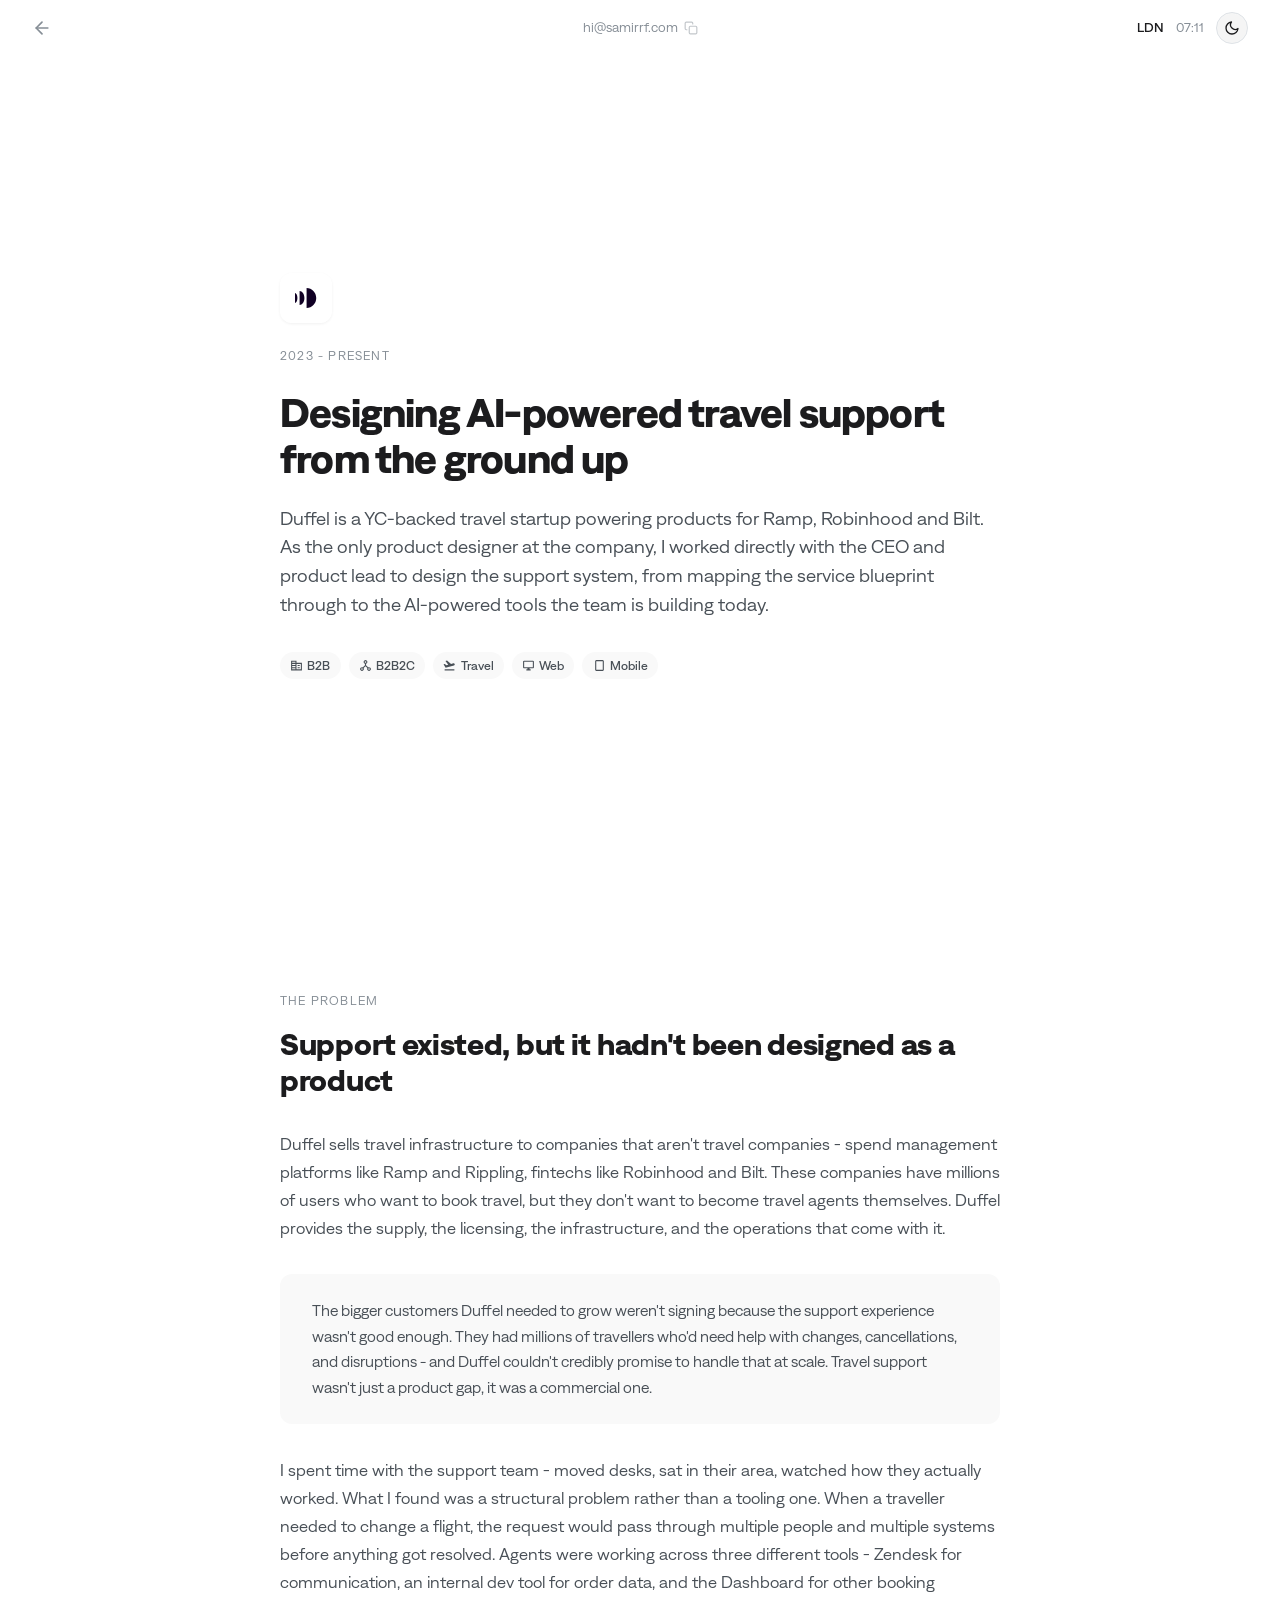
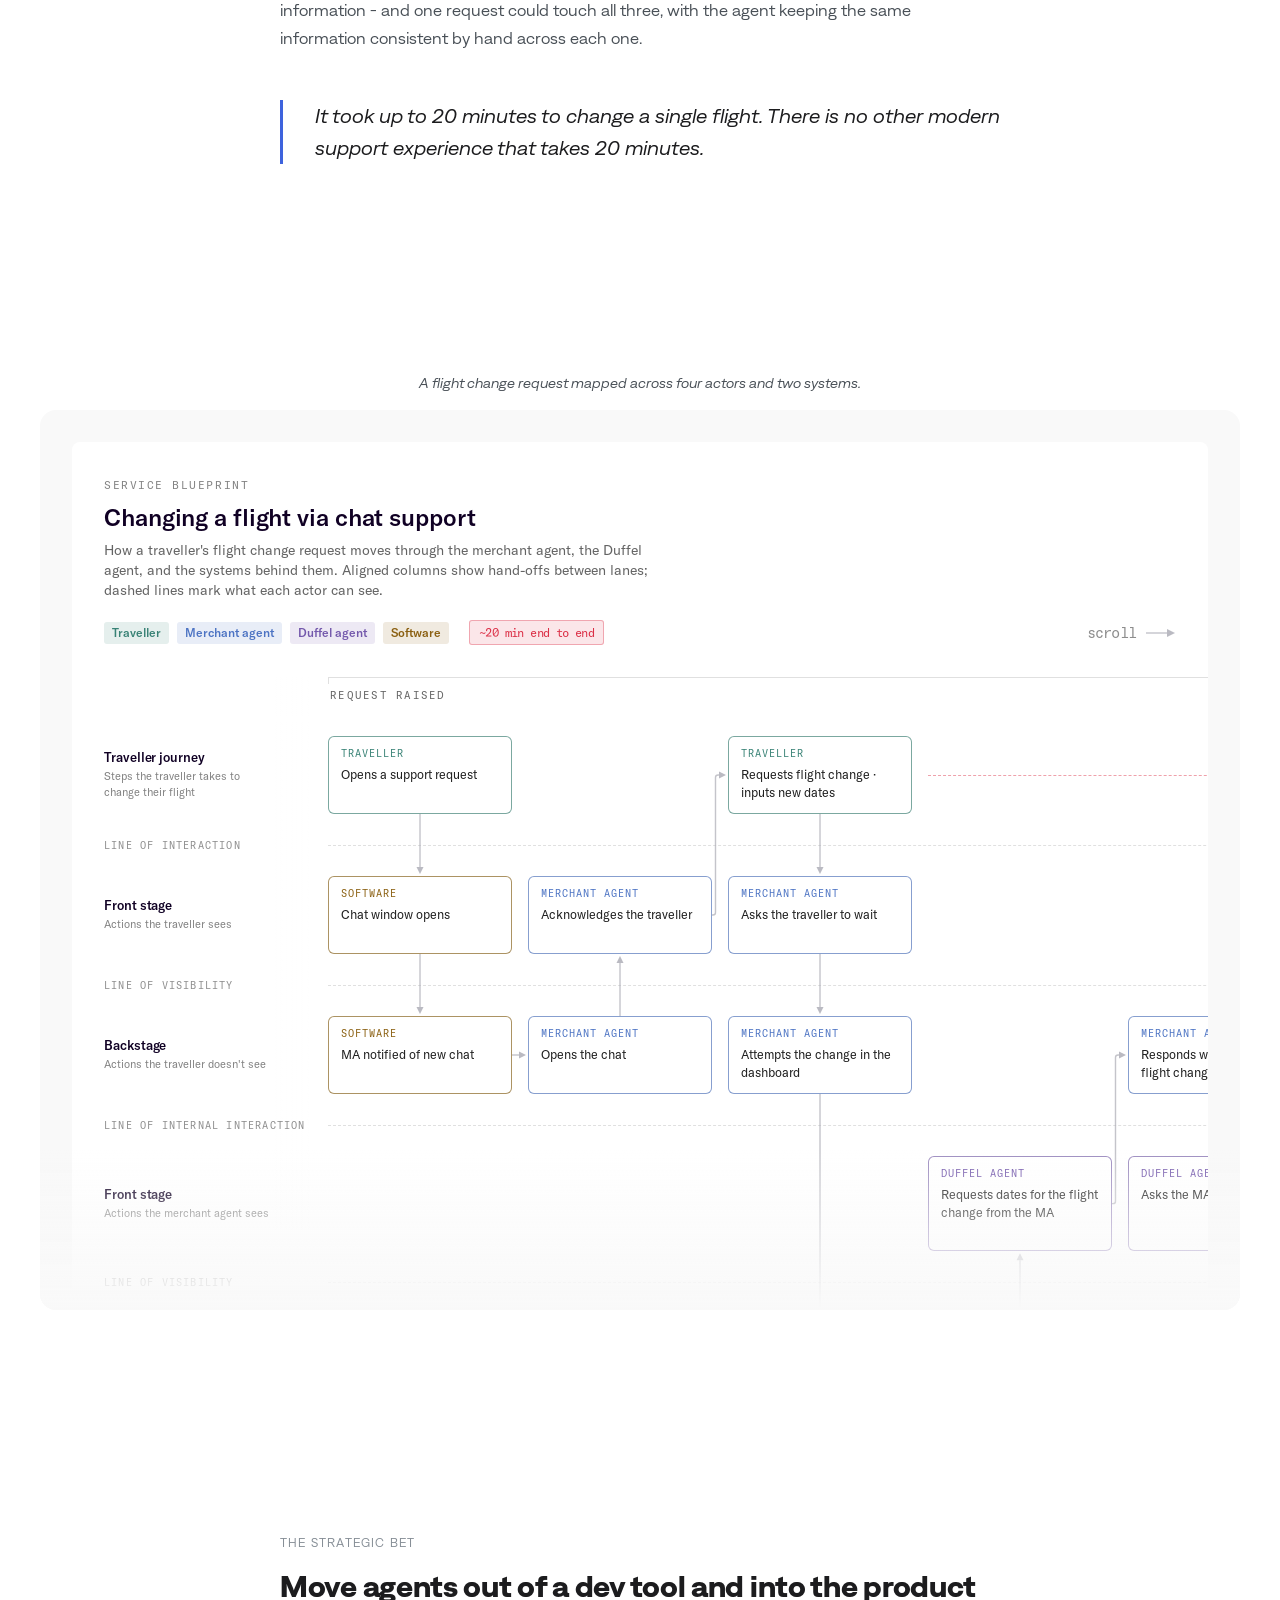
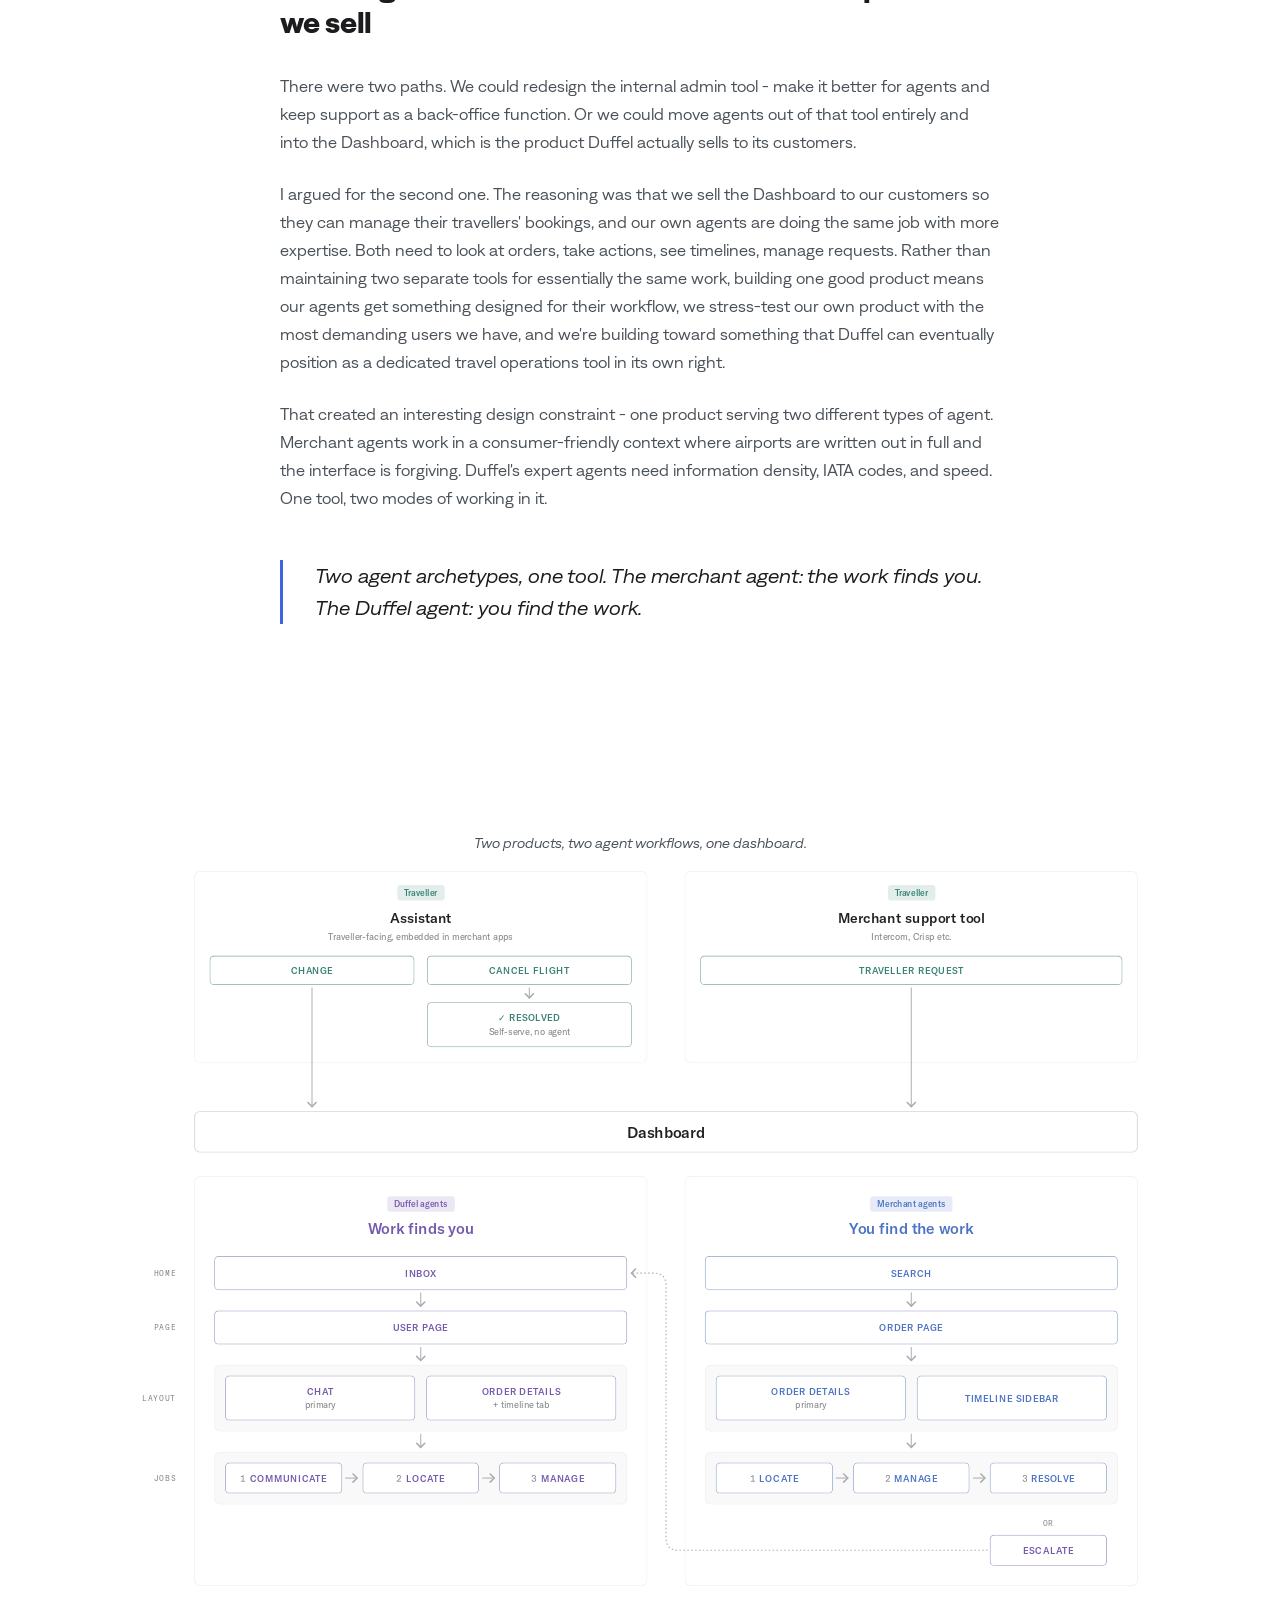
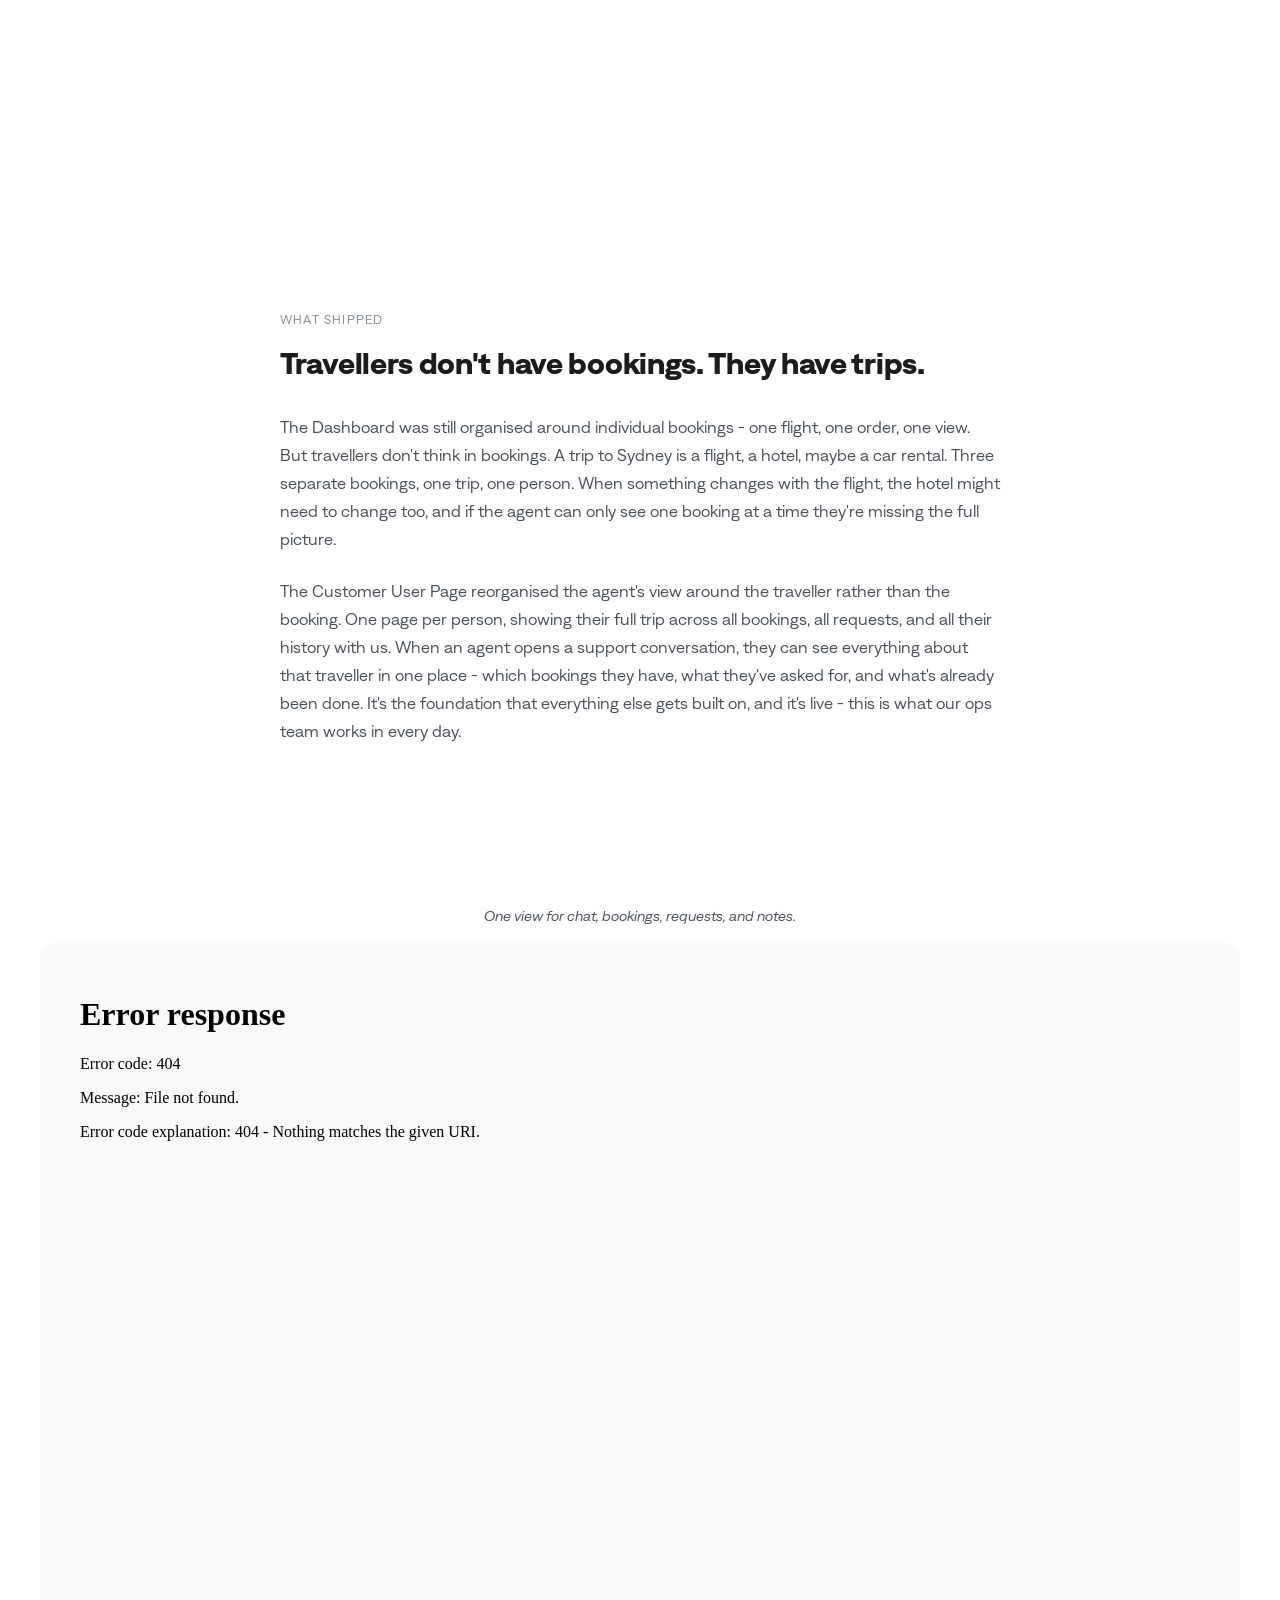
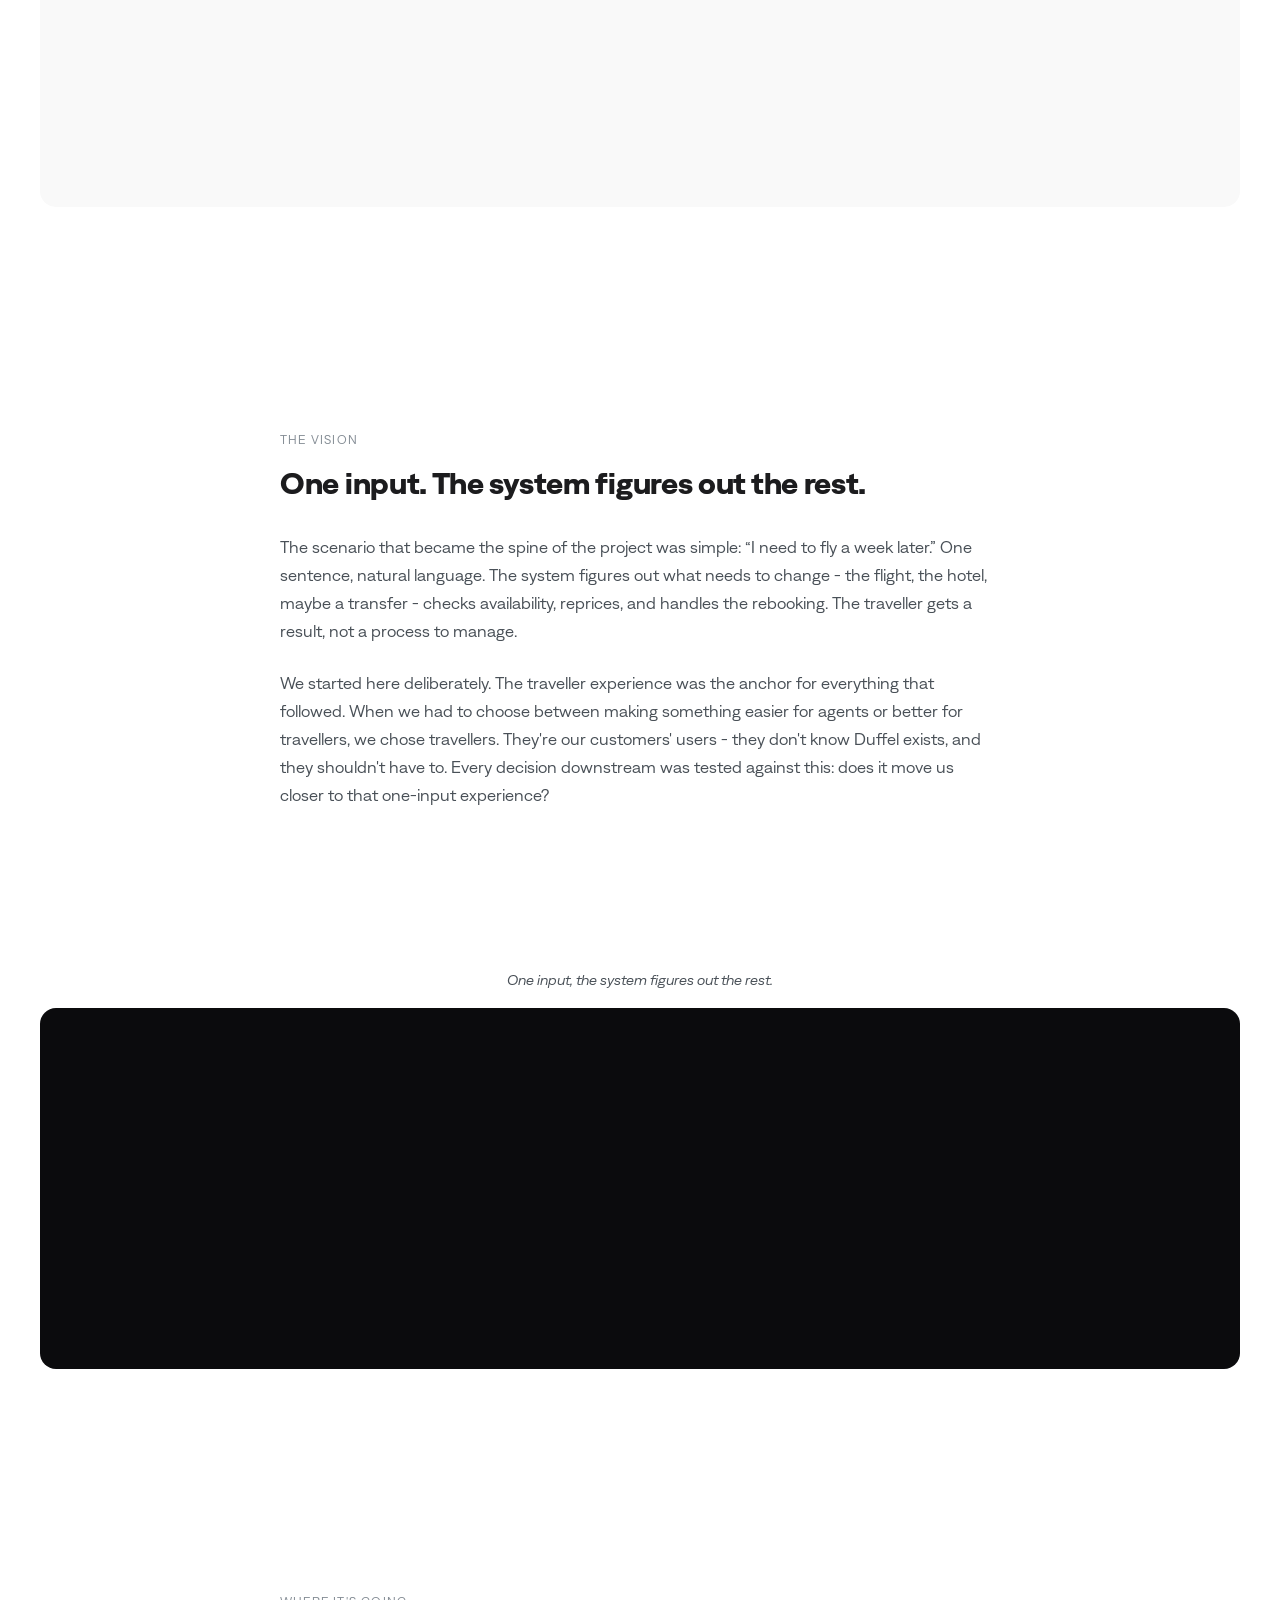
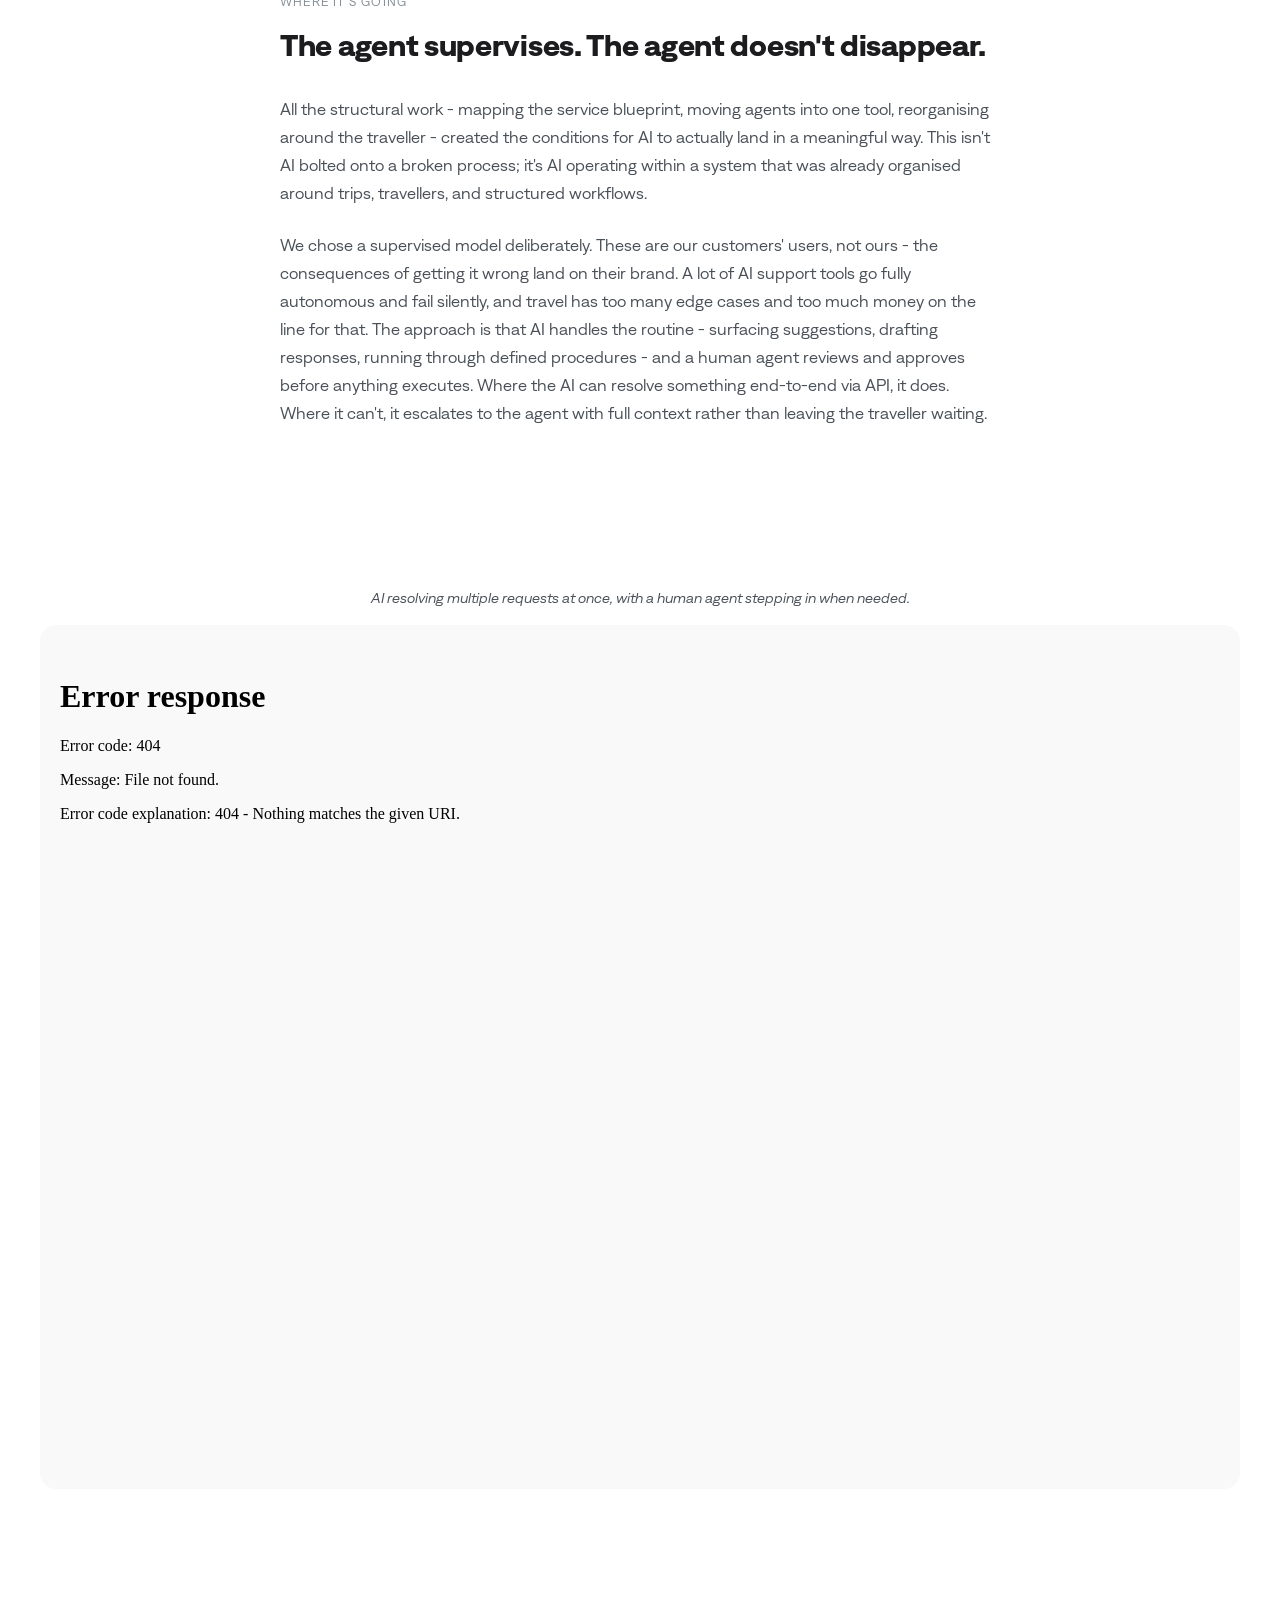
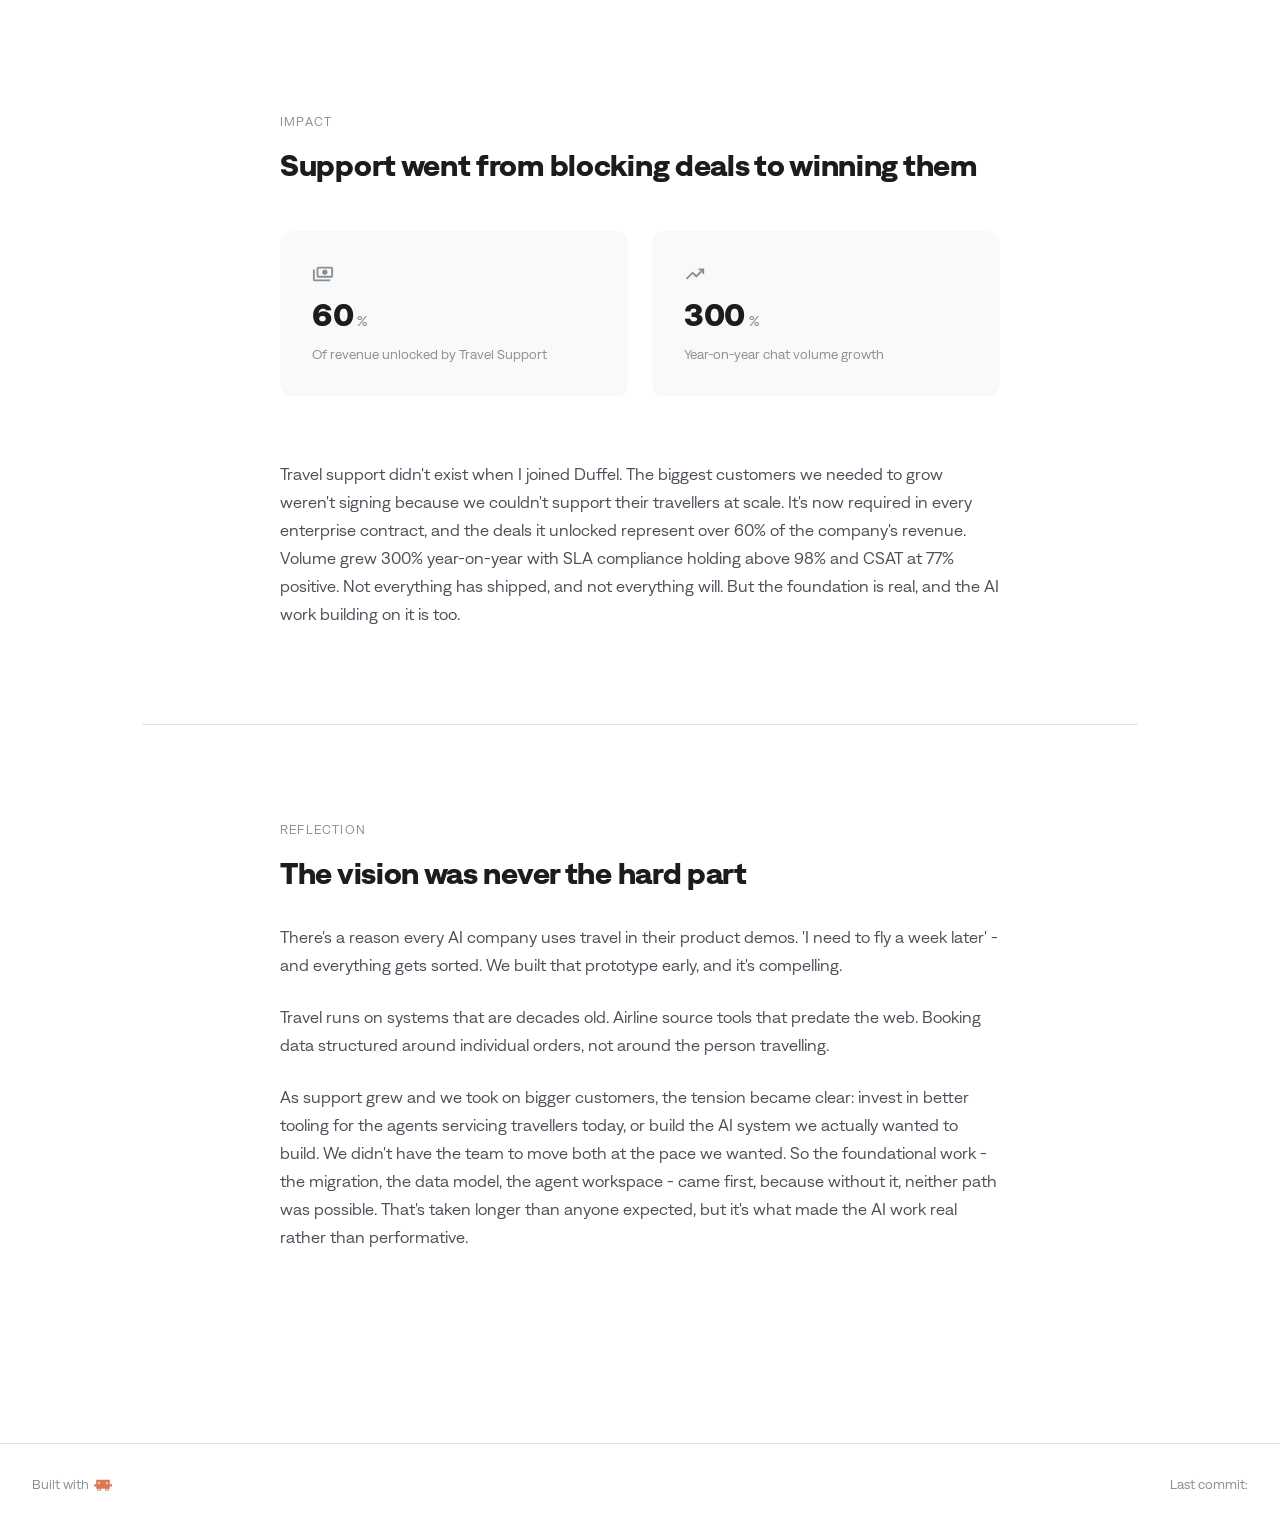
==== commit 371dc391: "Duffel: sharpen the revenue claim and retitle the case study Replace "underpins over 60% of revenue"" ====
--- a/pages/duffel.html
+++ b/pages/duffel.html
@@ -4,11 +4,11 @@
   <meta charset="UTF-8">
   <meta name="viewport" content="width=device-width, initial-scale=1.0">
   <title>Duffel - Case Study</title>
-  <meta name="description" content="Case study: as Duffel's only product designer, I built the travel support system from the ground up, from agent tooling to AI-powered support.">
+  <meta name="description" content="Case study: as Duffel's only product designer, I built the travel support system, from agent tooling to AI-powered support.">
   <meta property="og:type" content="article">
   <meta property="og:url" content="https://samirrf.com/pages/duffel.html">
-  <meta property="og:title" content="Duffel: Building AI-powered travel support">
-  <meta property="og:description" content="As Duffel's only product designer, I built the travel support system from the ground up, from agent tooling to AI-powered support.">
+  <meta property="og:title" content="Duffel: Designing AI-powered travel support">
+  <meta property="og:description" content="As Duffel's only product designer, I built the travel support system, from agent tooling to AI-powered support.">
   <meta property="og:image" content="https://samirrf.com/assets/img/og-duffel.png">
   <meta property="og:image:width" content="1200">
   <meta property="og:image:height" content="630">
@@ -54,8 +54,8 @@
           <img class="cs-header__logo cs-header__logo--light" src="../assets/img/Duffel Logo - Icon Light.svg" alt="Duffel">
         </a>
         <p class="cs-header__eyebrow">2023 - Present</p>
-        <h1 class="cs-header__title">Building the foundation for AI-powered<br class="cs-br-desktop"> travel support</h1>
-        <p class="cs-header__subtitle">Duffel is a YC-backed travel startup powering products for Ramp, Robinhood and Bilt. As the only product designer at the company, I worked directly with the CEO and product lead to design the support system from the ground up - from mapping the service blueprint through to the AI-powered tools the team is building toward today.</p>
+        <h1 class="cs-header__title">Designing AI-powered travel support<br class="cs-br-desktop"> from the ground up</h1>
+        <p class="cs-header__subtitle">Duffel is a YC-backed travel startup powering products for Ramp, Robinhood and Bilt. As the only product designer at the company, I worked directly with the CEO and product lead to design the support system, from mapping the service blueprint through to the AI-powered tools the team is building today.</p>
         <ul class="cs-header__tags">
           <li class="cs-tag"><span class="tag__icon tag__icon--b2b" aria-hidden="true"></span>B2B</li>
           <li class="cs-tag"><span class="tag__icon tag__icon--b2b2c" aria-hidden="true"></span>B2B2C</li>
@@ -202,7 +202,7 @@
           <div class="cs-stat-row__item">
             <span class="cs-stat-row__icon" aria-hidden="true"><svg viewBox="0 -960 960 960" width="22" height="22" fill="currentColor"><path d="M560-440q-50 0-85-35t-35-85q0-50 35-85t85-35q50 0 85 35t35 85q0 50-35 85t-85 35ZM280-320q-33 0-56.5-23.5T200-400v-320q0-33 23.5-56.5T280-800h560q33 0 56.5 23.5T920-720v320q0 33-23.5 56.5T840-320H280Zm0-80h560v-320H280v320ZM120-160q-33 0-56.5-23.5T40-240v-440h80v440h680v80H120Zm160-560v320-320Z"/></svg></span>
             <div class="cs-stat-row__number">60<span class="cs-stat-row__unit">%</span></div>
-            <div class="cs-stat-row__label">Of revenue underpinned by Travel Support</div>
+            <div class="cs-stat-row__label">Of revenue unlocked by Travel Support</div>
           </div>
           <div class="cs-stat-row__item">
             <span class="cs-stat-row__icon" aria-hidden="true"><svg viewBox="0 -960 960 960" width="22" height="22" fill="currentColor"><path d="M136-240l-56-56 296-298 160 160 208-206H640v-80h240v240h-80v-104L536-320 376-480 136-240Z"/></svg></span>
@@ -211,7 +211,7 @@
           </div>
         </div>
         <div class="cs-body">
-          <p>Travel support didn't exist when I joined Duffel. It's now required in every enterprise contract and underpins over 60% of the company's revenue. Volume grew 300% year-on-year with SLA compliance holding above 98% and CSAT at 77% positive. Not everything has shipped, and not everything will. But the foundation is real, and the AI work building on it is too.</p>
+          <p>Travel support didn't exist when I joined Duffel. The biggest customers we needed to grow weren't signing because we couldn't support their travellers at scale. It's now required in every enterprise contract, and the deals it unlocked represent over 60% of the company's revenue. Volume grew 300% year-on-year with SLA compliance holding above 98% and CSAT at 77% positive. Not everything has shipped, and not everything will. But the foundation is real, and the AI work building on it is too.</p>
         </div>
       </div>
     </section>
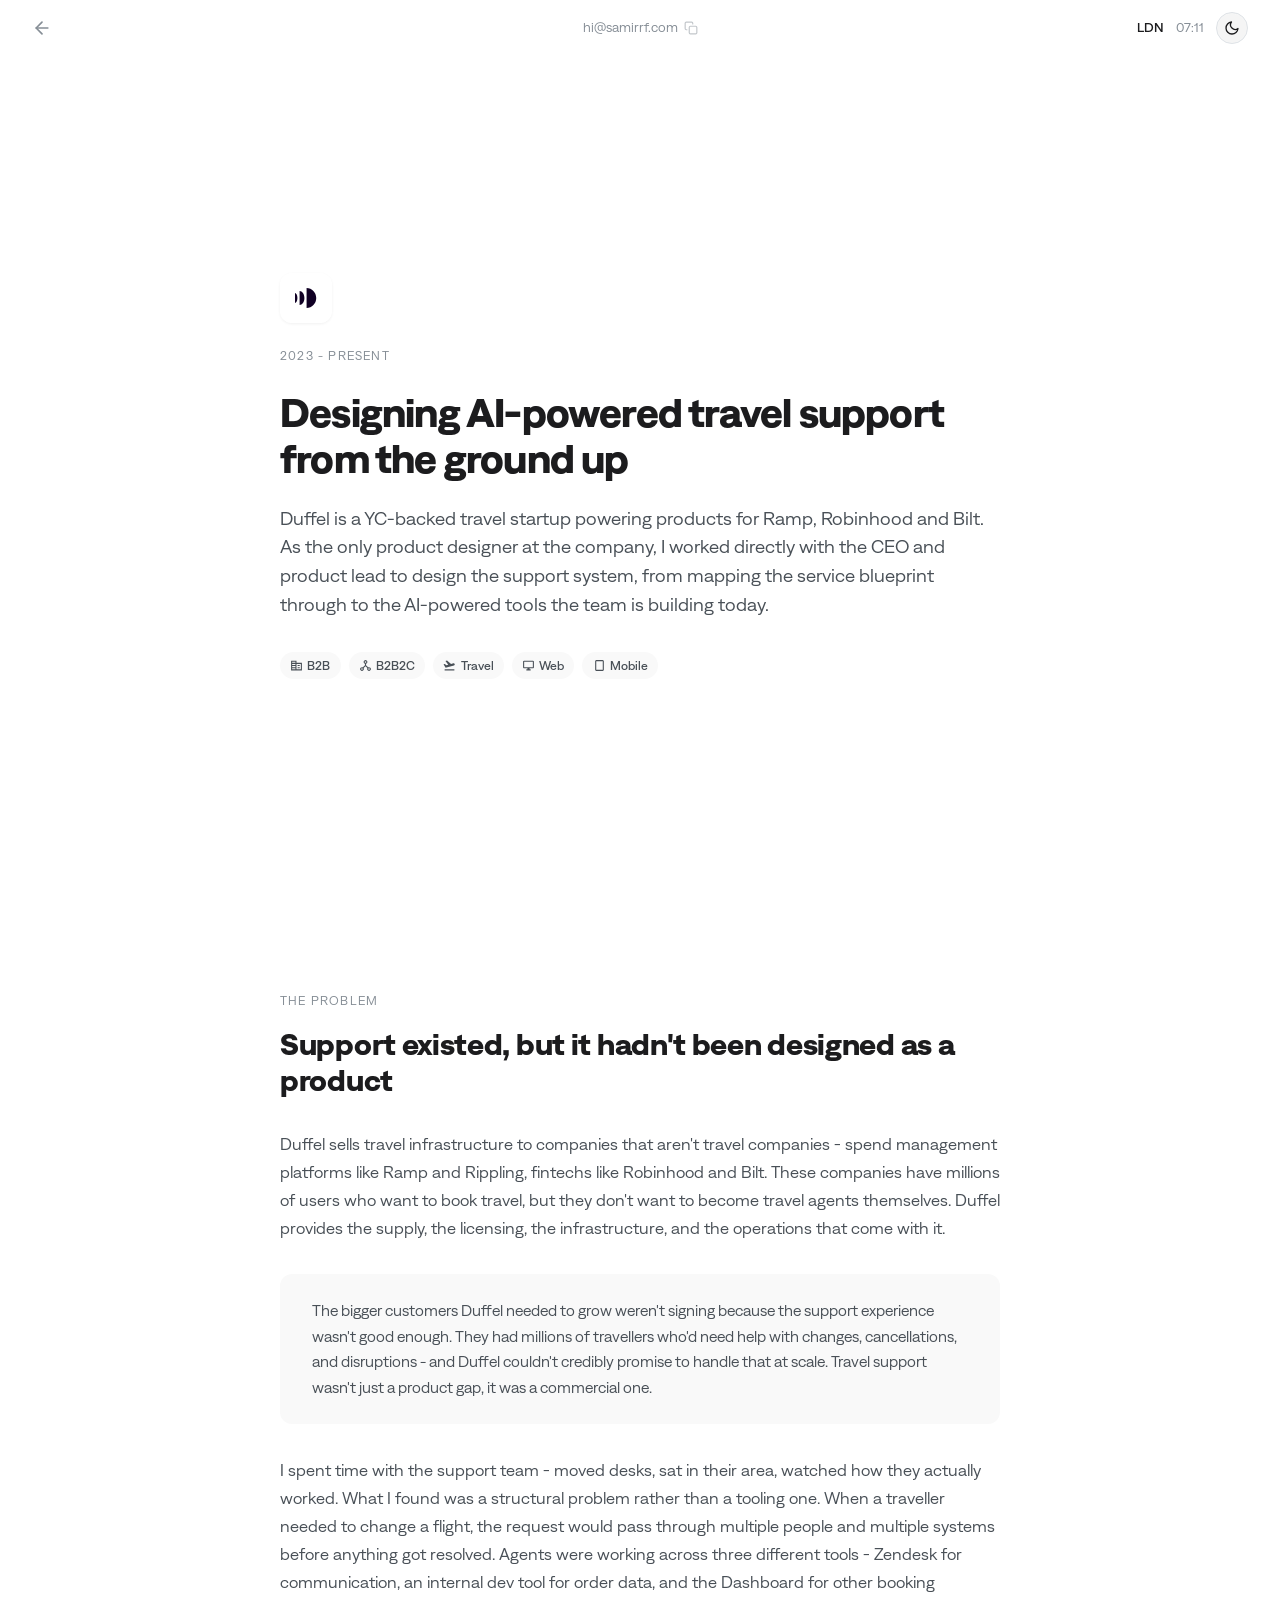
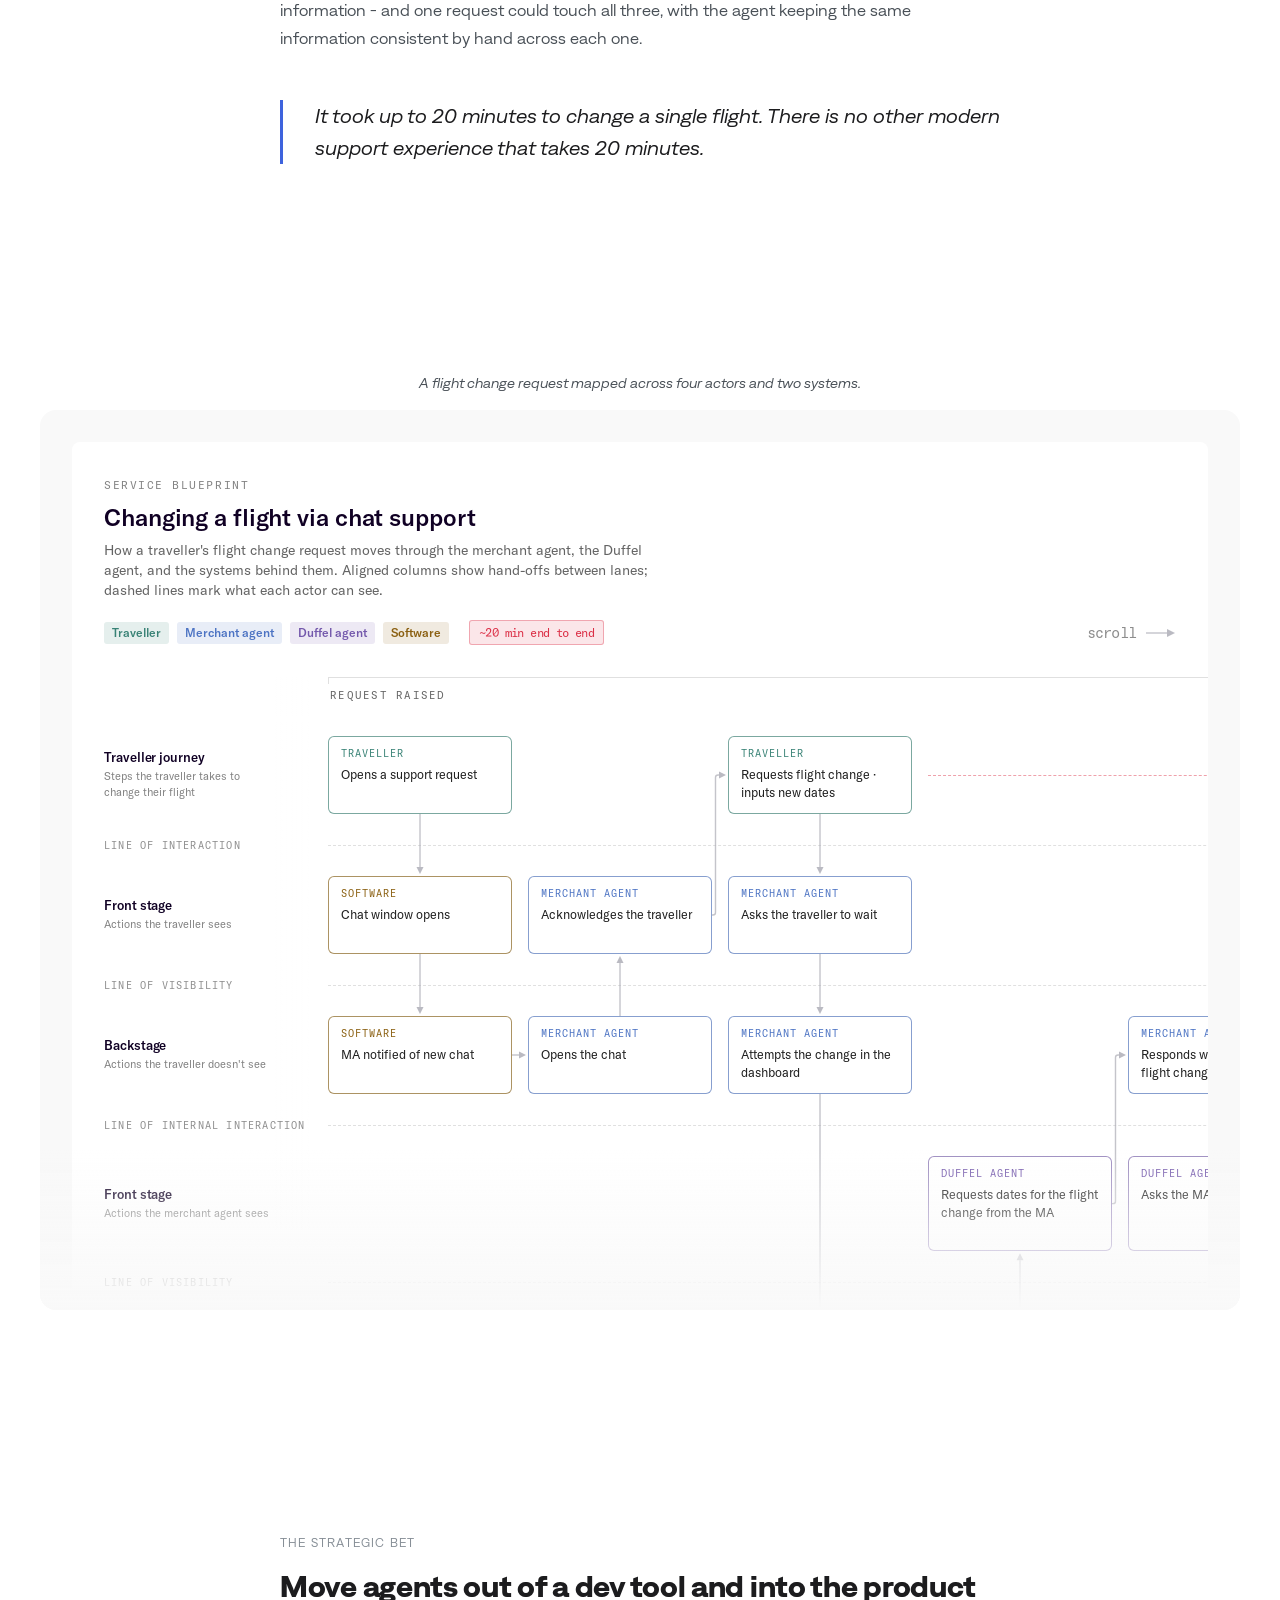
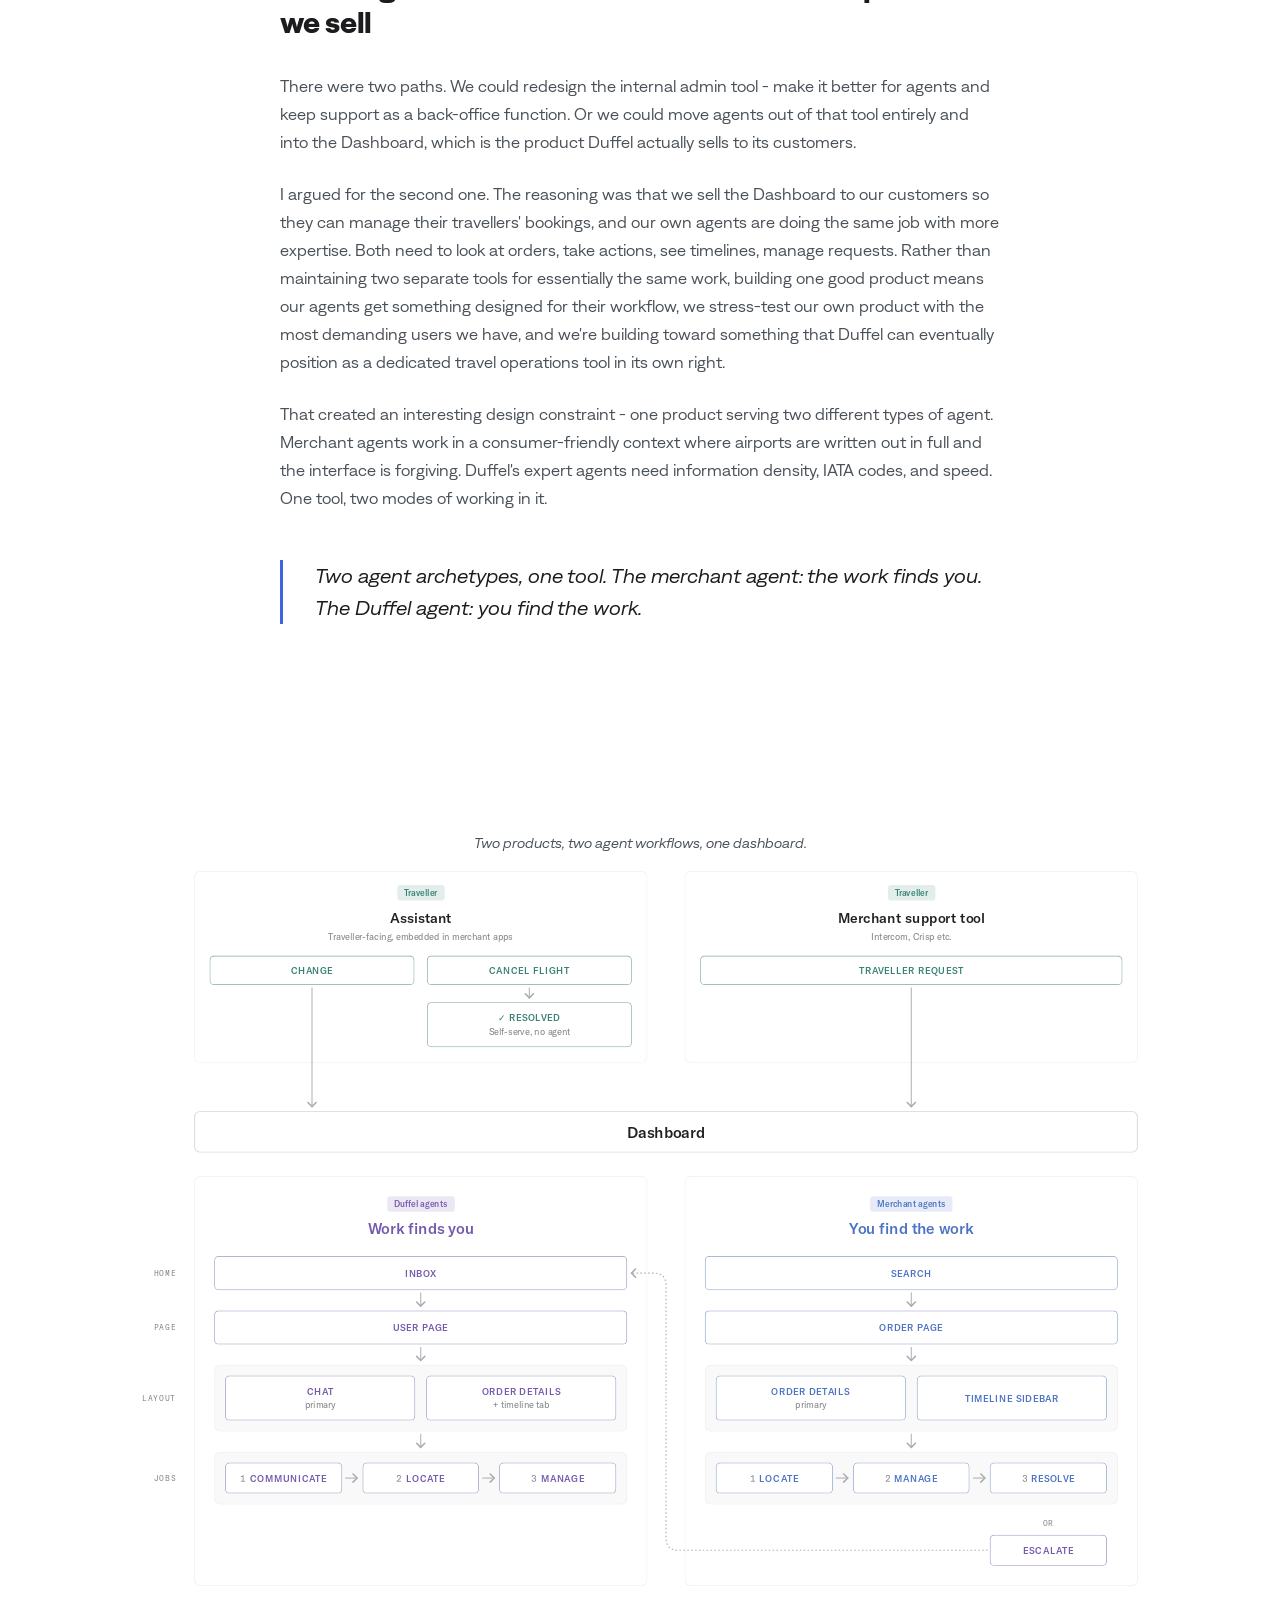
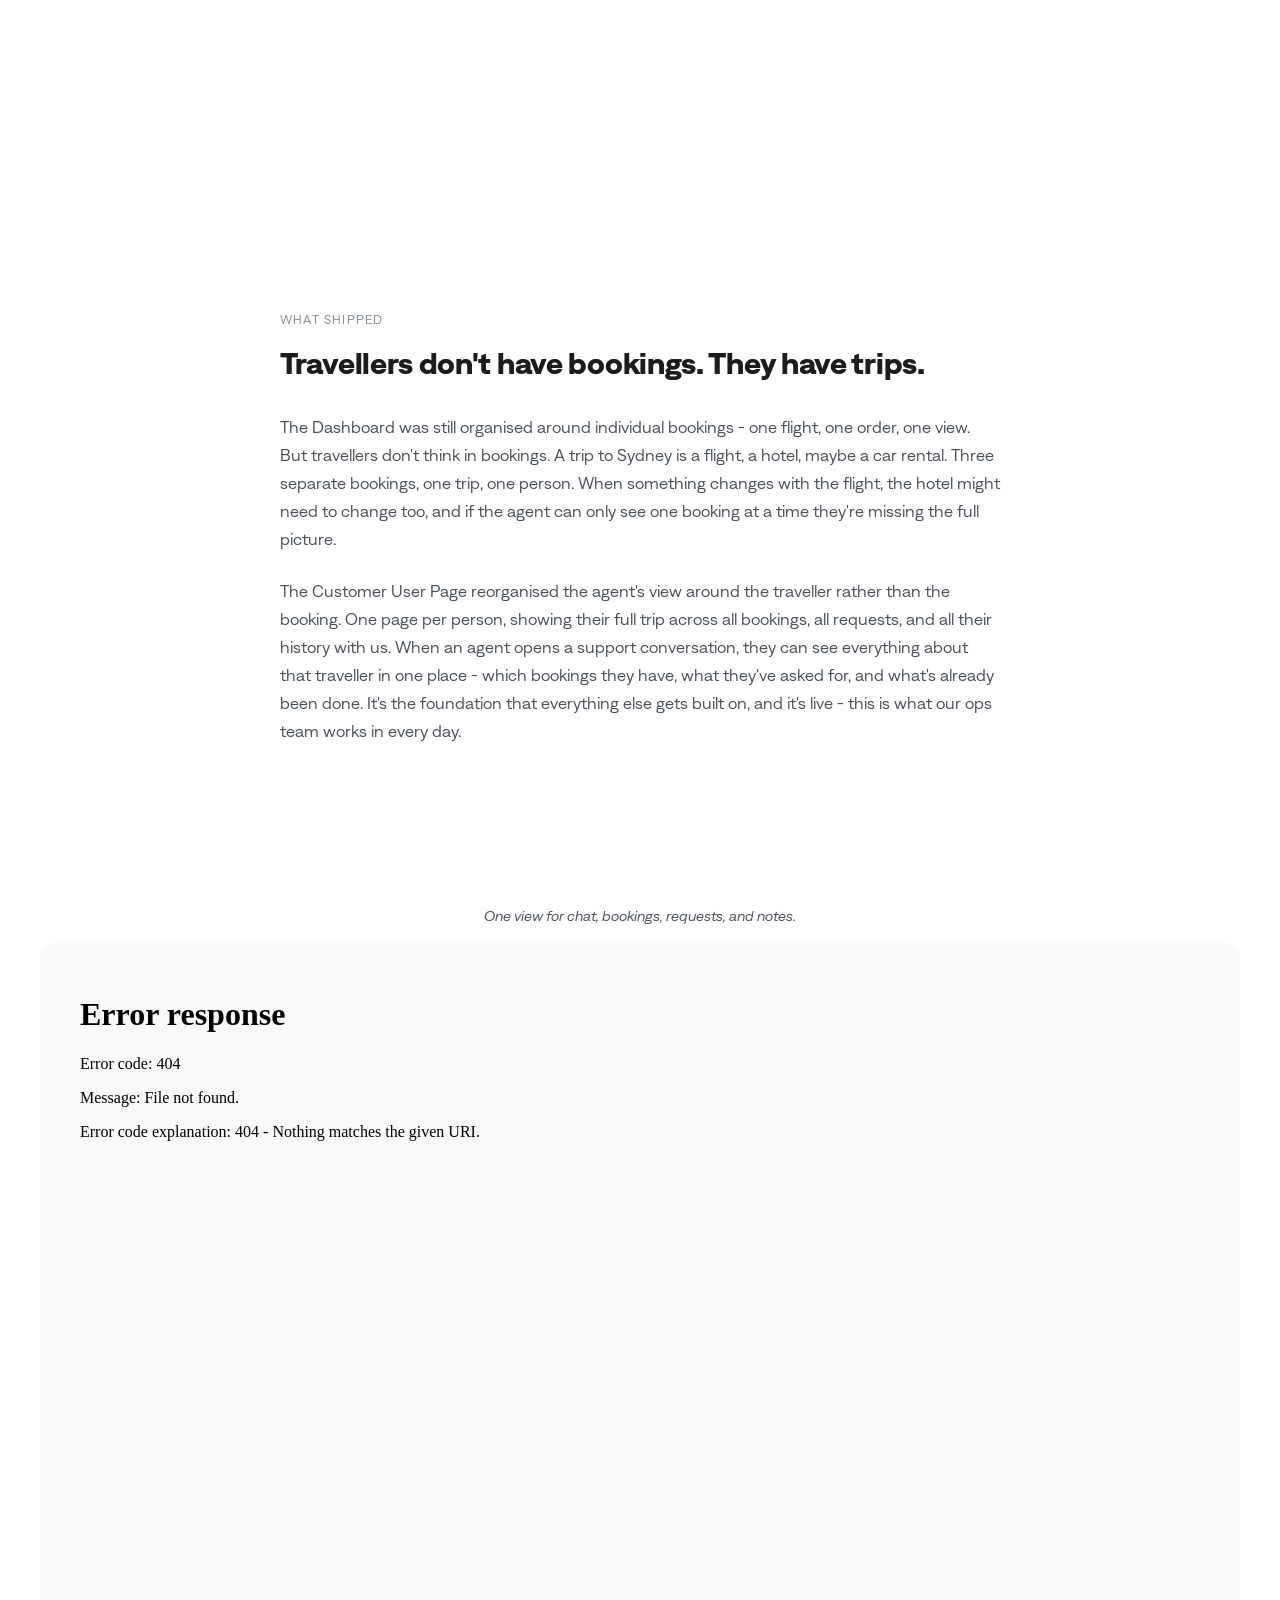
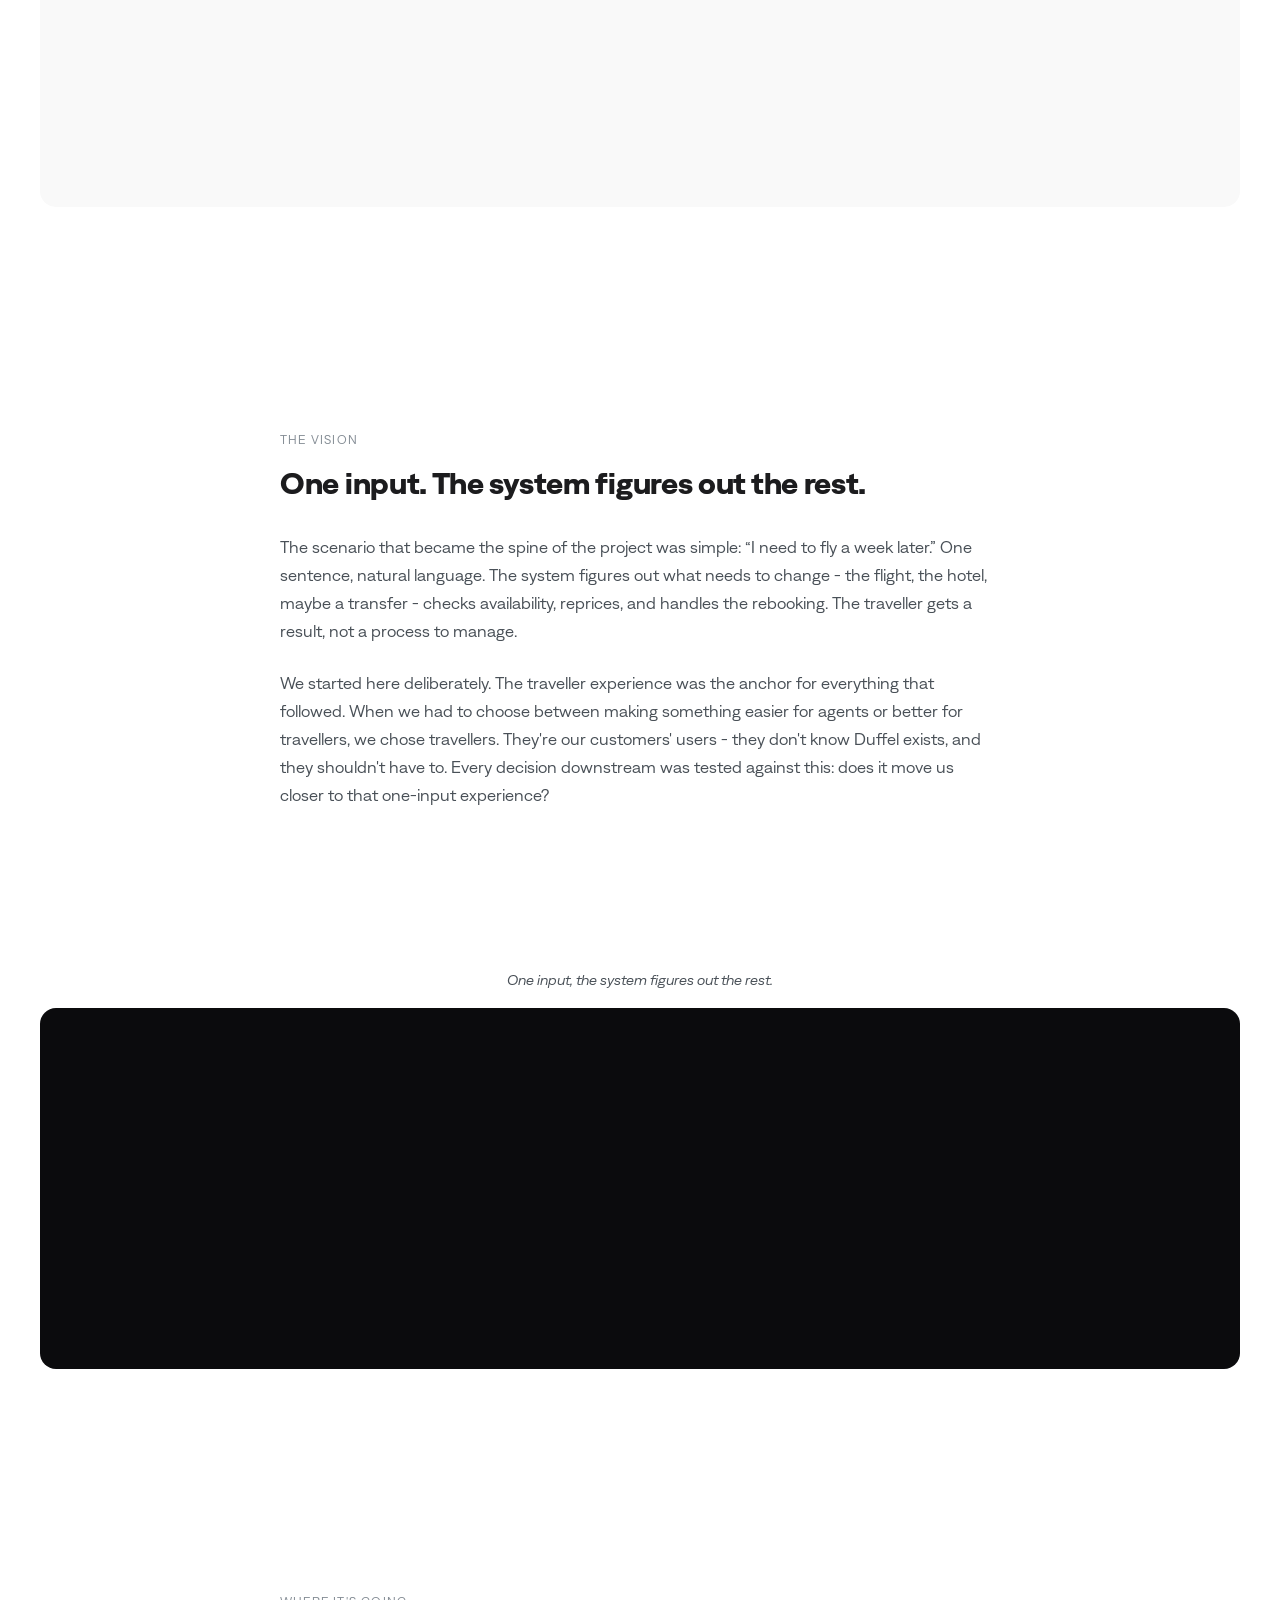
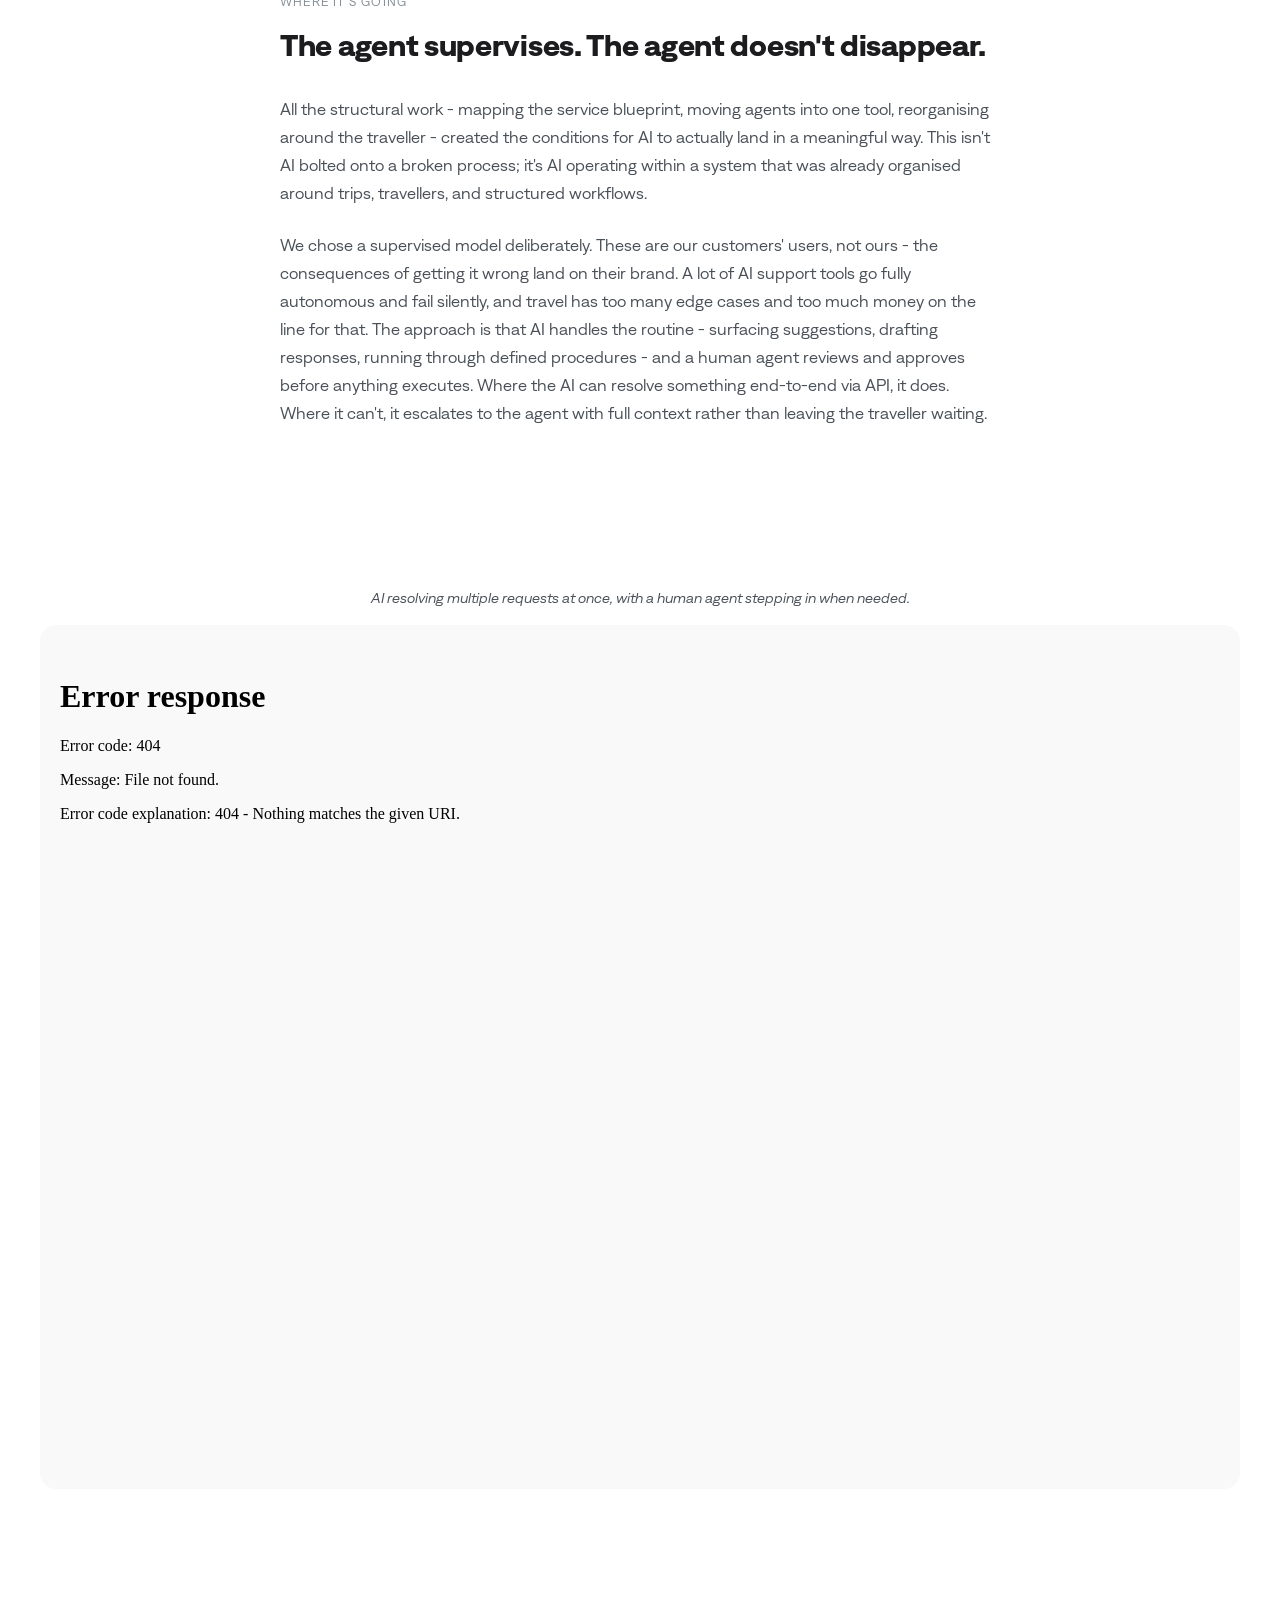
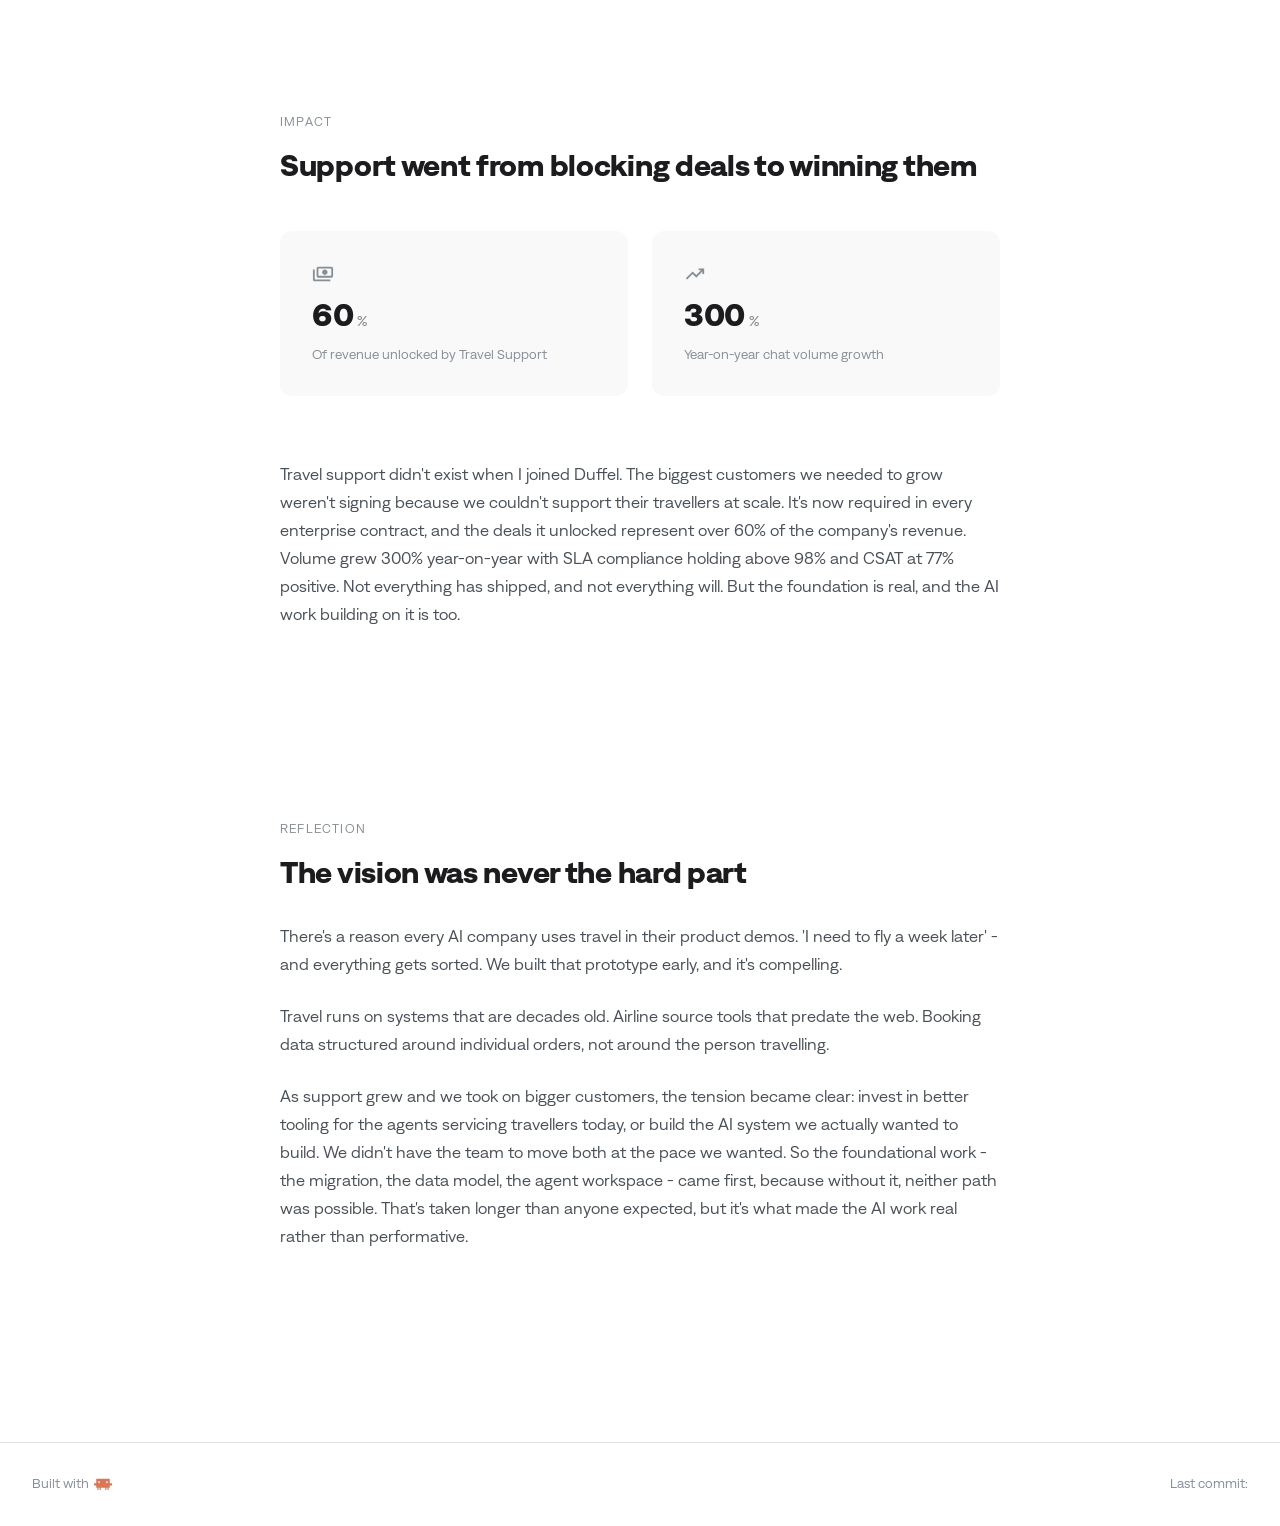
==== commit 8a89139e: "Drop the Impact/Reflection hairline and shorten a stat label Remove the .cs-section--divided rule an" ====
--- a/pages/duffel.html
+++ b/pages/duffel.html
@@ -217,7 +217,7 @@
     </section>
 
     <!-- 9. Reflection -->
-    <section class="cs-section cs-section--divided reveal">
+    <section class="cs-section reveal">
       <div class="cs-narrow">
         <p class="cs-eyebrow">Reflection</p>
         <h2 class="cs-h2">The vision was never the hard part</h2>
--- a/styles/main.css
+++ b/styles/main.css
@@ -1168,16 +1168,43 @@
 
   .project__meta {
     flex-direction: column;
-    gap: var(--space-4);
-  }
-
-  /* Left-align tags on mobile (they stack below the description) */
+    gap: var(--space-5);
+  }
+
+  /* More air between the description and the case study link */
+  .project__meta-left {
+    gap: var(--space-5);
+  }
+
+  /* Left-align tags on mobile (they stack below the description), and let the
+     row fill the column so it can scroll rather than wrap. */
   .project__meta-right {
     align-items: flex-start;
-  }
-
+    align-self: stretch;
+  }
+
+  /* Tags stay on a single line and span the full column, so the row's edges
+     line up with the bento below it. overflow-x is a safety valve only. */
   .project__tags {
-    justify-content: flex-start;
+    justify-content: space-between;
+    flex-wrap: nowrap;
+    gap: var(--space-1);
+    overflow-x: auto;
+    scrollbar-width: none;
+    -ms-overflow-style: none;
+  }
+
+  .project__tags::-webkit-scrollbar {
+    display: none;
+  }
+
+  /* Chips grow with the viewport so they're always as large as will fit on one
+     line. Tuned against the widest set (5 chips, "Mobile App"/"Android"), which
+     fills the column exactly; narrower sets get wider gaps at the same size. */
+  .tag {
+    font-size: clamp(0.6875rem, 3.72vw - 2.38px, 0.875rem);
+    padding: 0.35em 0.6em;
+    gap: 0.2em;
   }
 
   .bento--hero-row {
--- a/styles/case-study.css
+++ b/styles/case-study.css
@@ -189,6 +189,23 @@
   display: flex;
   flex-wrap: wrap;
   gap: var(--space-2);
+}
+
+/* On mobile the tags stay on a single line, shrunk to fit rather than wrapping
+   onto a second row (matches the homepage .project__tags). */
+@media (max-width: 768px) {
+  .cs-header__tags {
+    flex-wrap: nowrap;
+    justify-content: space-between;
+    gap: var(--space-1);
+    overflow-x: auto;
+    scrollbar-width: none;
+    -ms-overflow-style: none;
+  }
+
+  .cs-header__tags::-webkit-scrollbar {
+    display: none;
+  }
 }
 
 /* Minimal pill — matches homepage .tag */
@@ -216,12 +233,6 @@
 
 .cs-section + .cs-section {
   border-top: none;
-}
-
-/* Hairline where one section continues from the last (Impact -> Reflection).
-   Needs to match the specificity of the rule above to win. */
-.cs-section.cs-section--divided {
-  border-top: 1px solid var(--color-border);
 }
 
 
@@ -1002,6 +1013,21 @@
    ============================================================ */
 
 @media (max-width: 768px) {
+  /* Chips grow with the viewport so they're always as large as will fit on one
+     line (see the nowrap rule alongside .cs-header__tags). Must sit after the
+     .cs-tag base rule or equal specificity lets the base win. */
+  .cs-tag {
+    font-size: clamp(0.6875rem, 3.72vw - 2.38px, 0.875rem);
+    padding: 0.35em 0.6em;
+    gap: 0.2em;
+  }
+
+  /* Stat cards stack rather than splitting the column two ways, which left
+     each card ~95px of usable width and wrapped every label onto three lines. */
+  .cs-stat-row {
+    flex-direction: column;
+  }
+
   .cs-hero-block__grid {
     grid-template-columns: 1fr;
   }
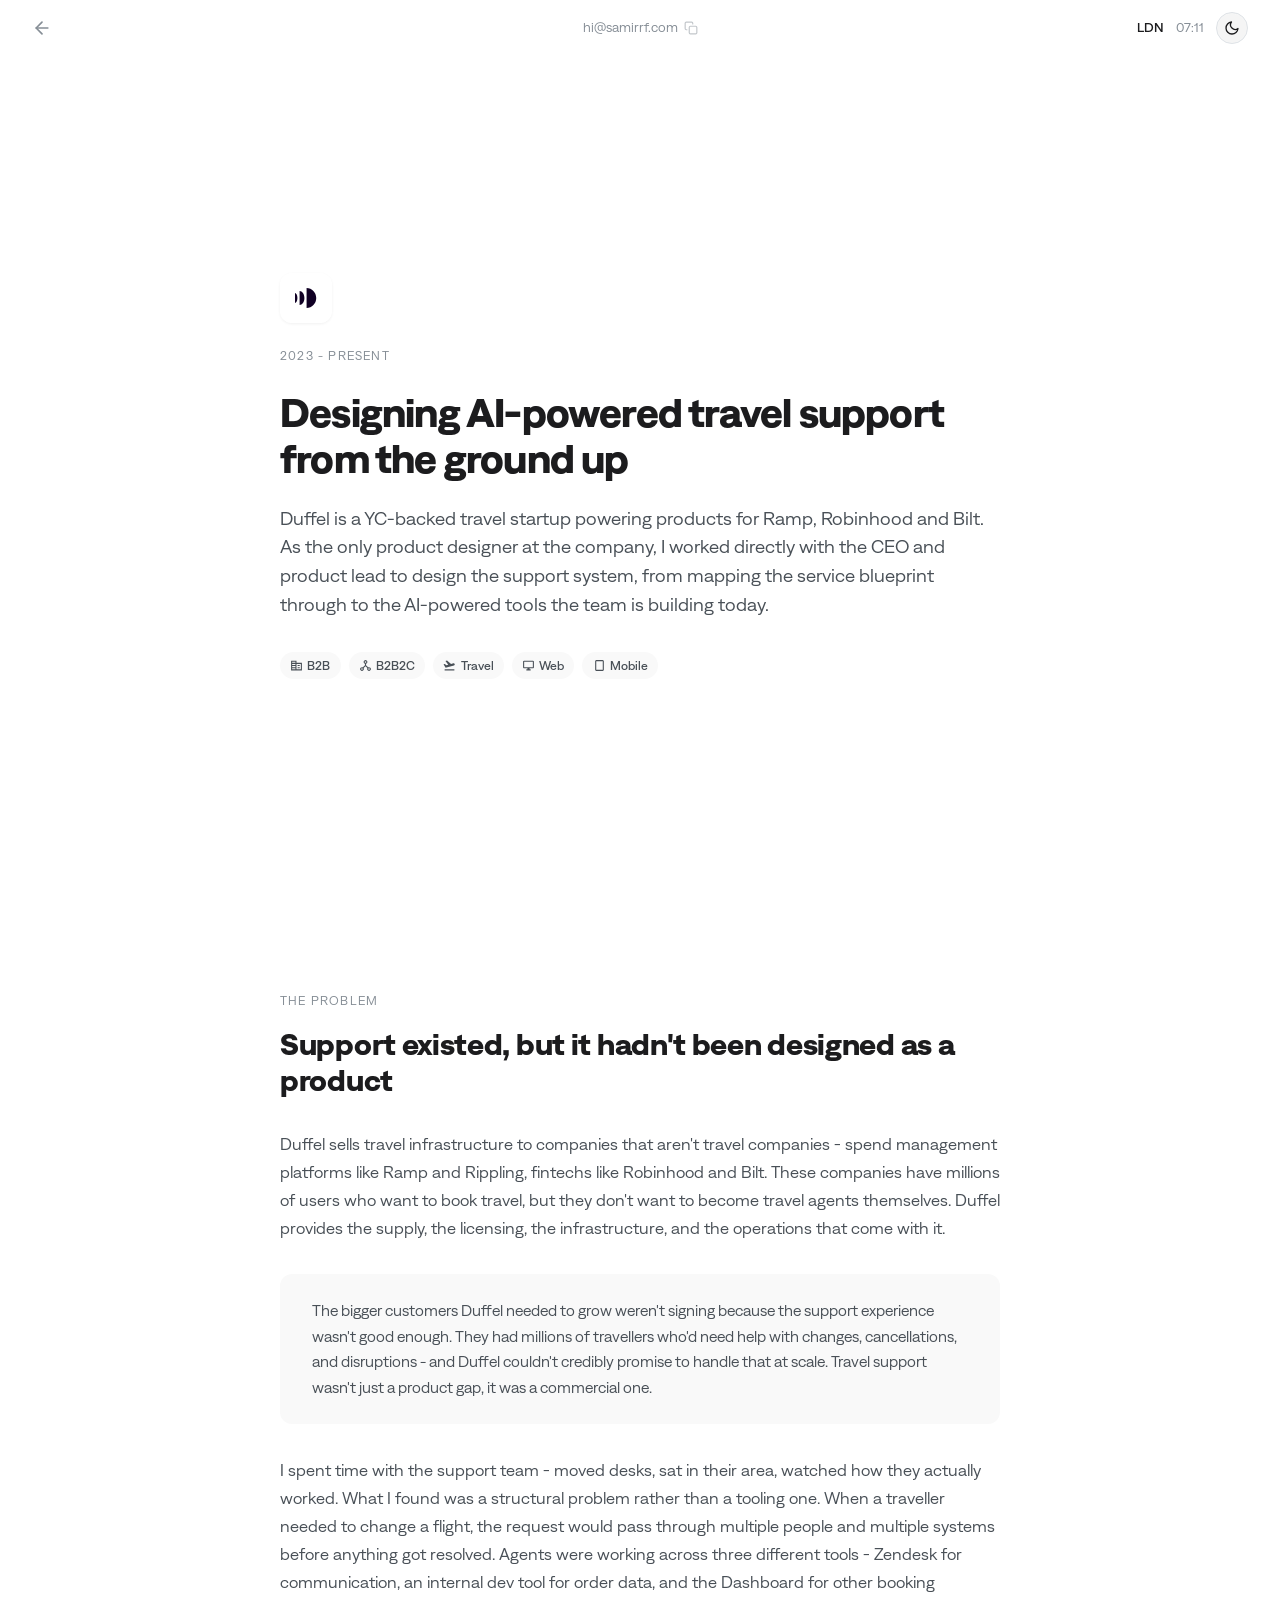
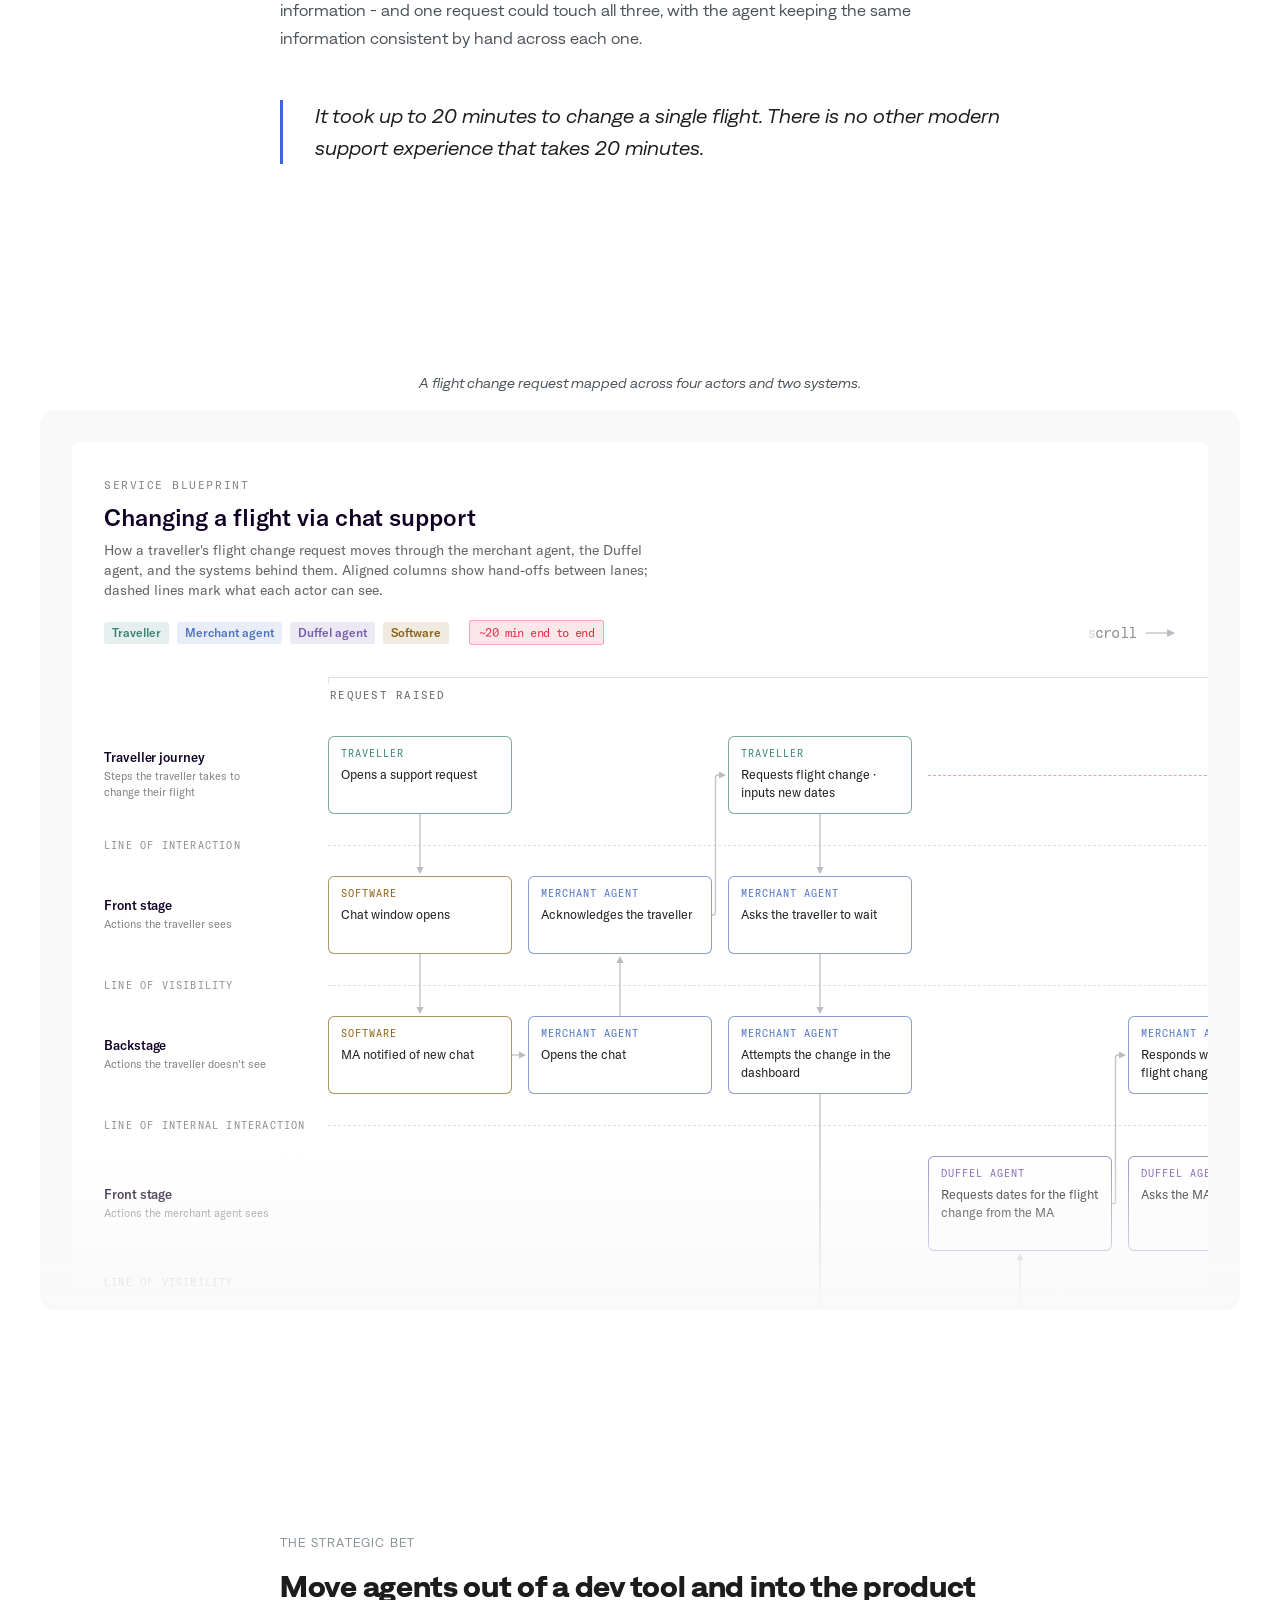
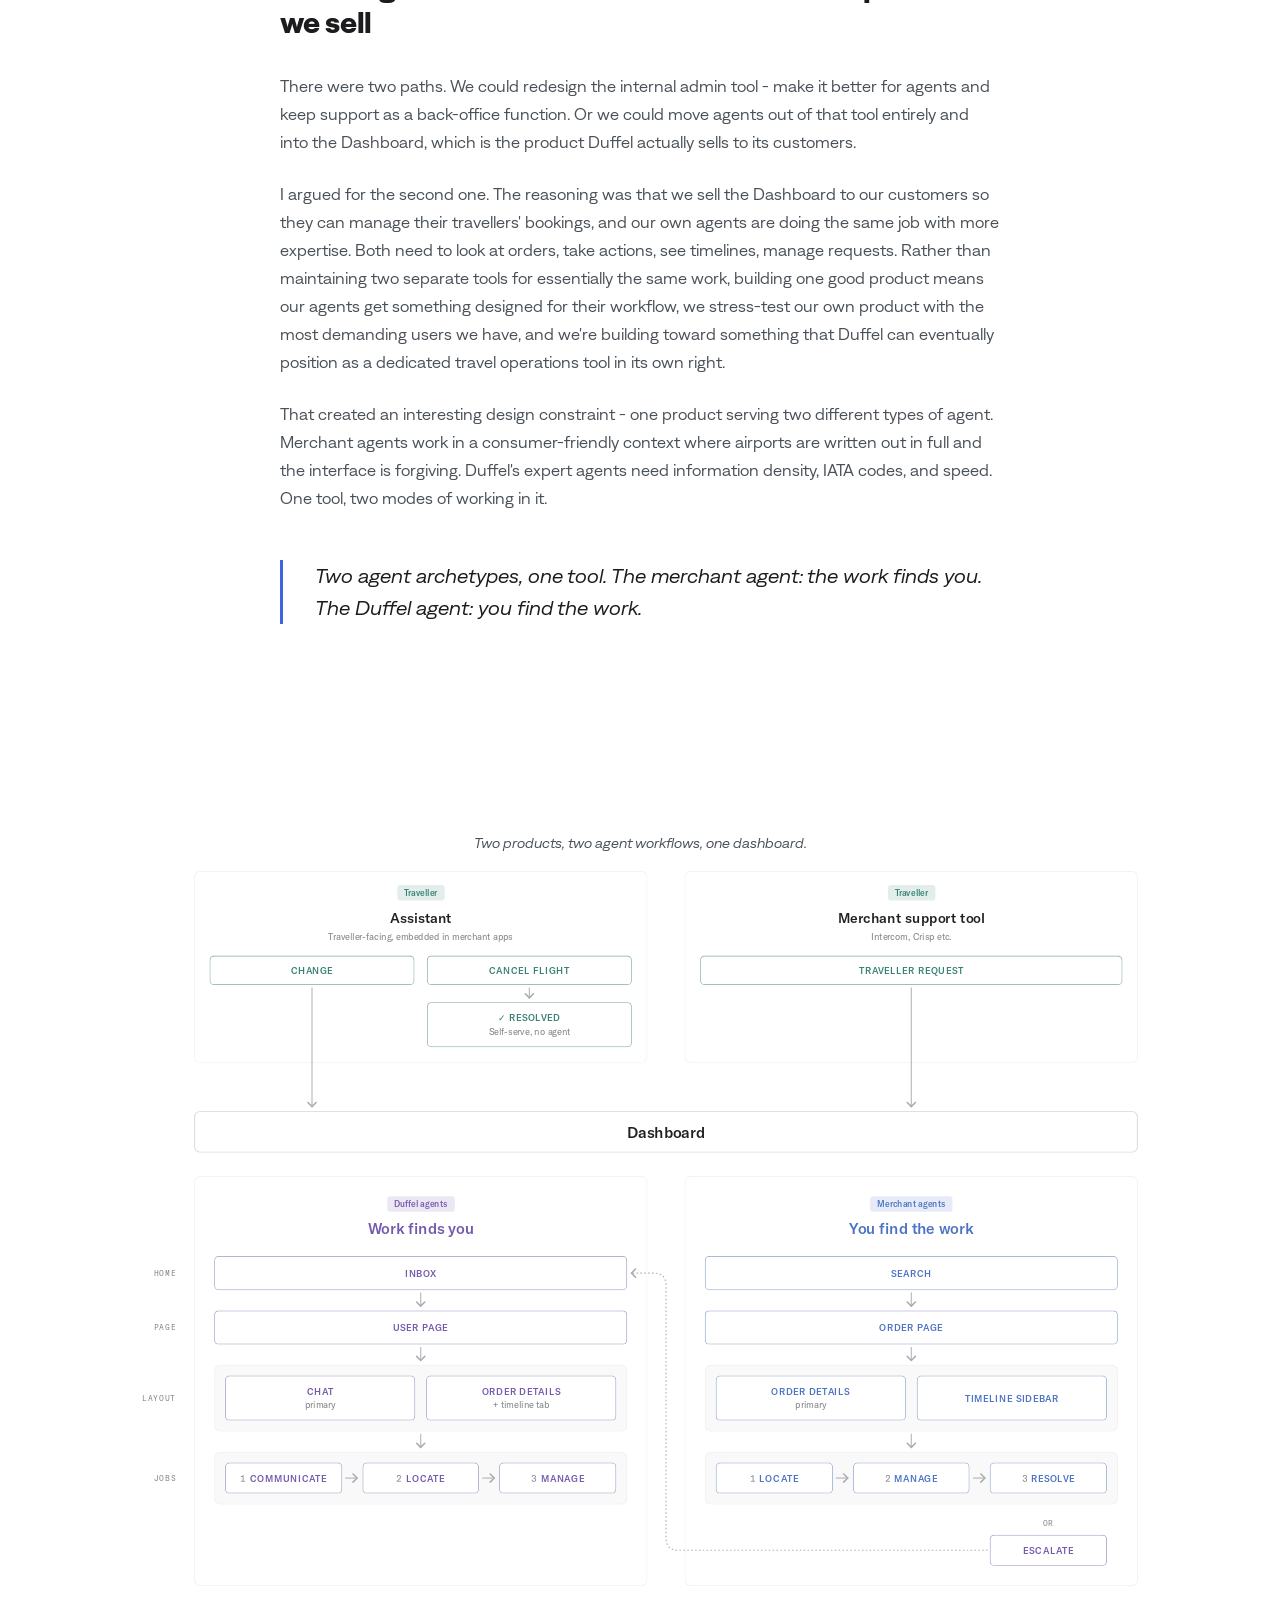
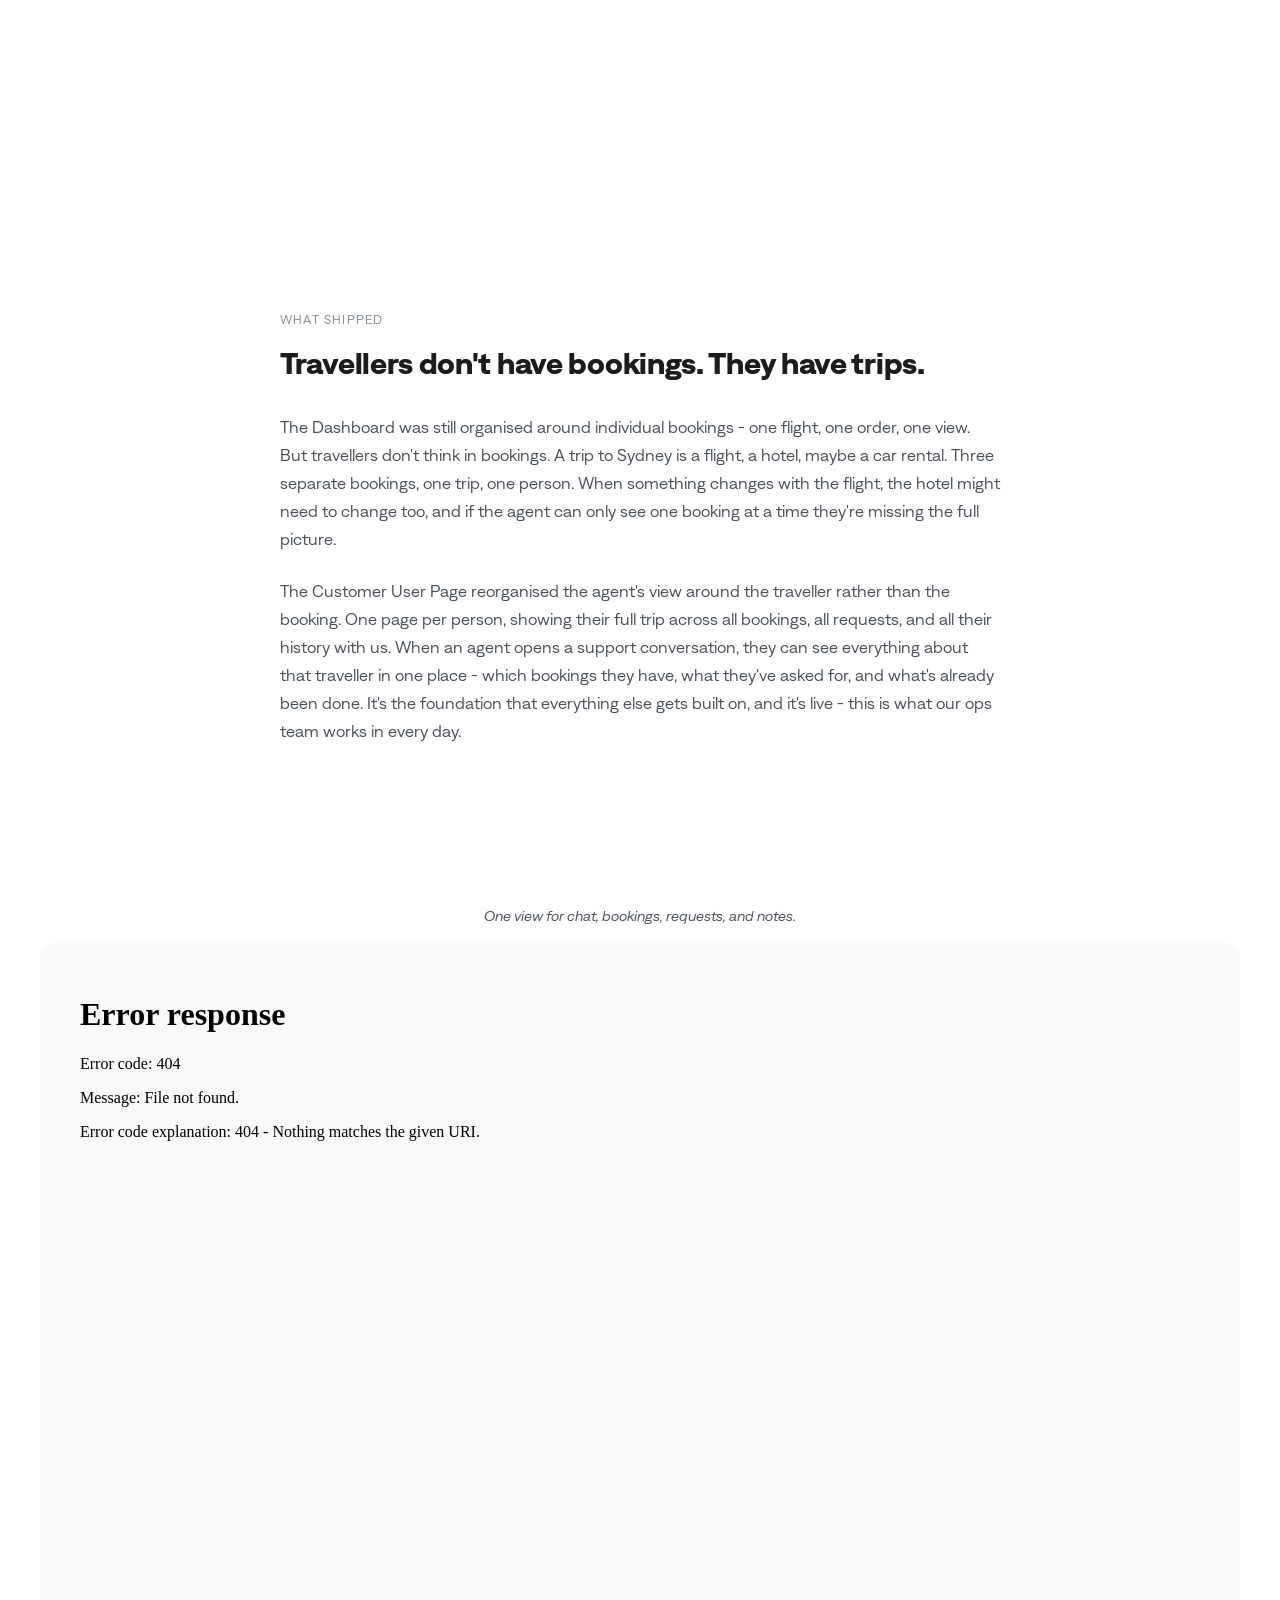
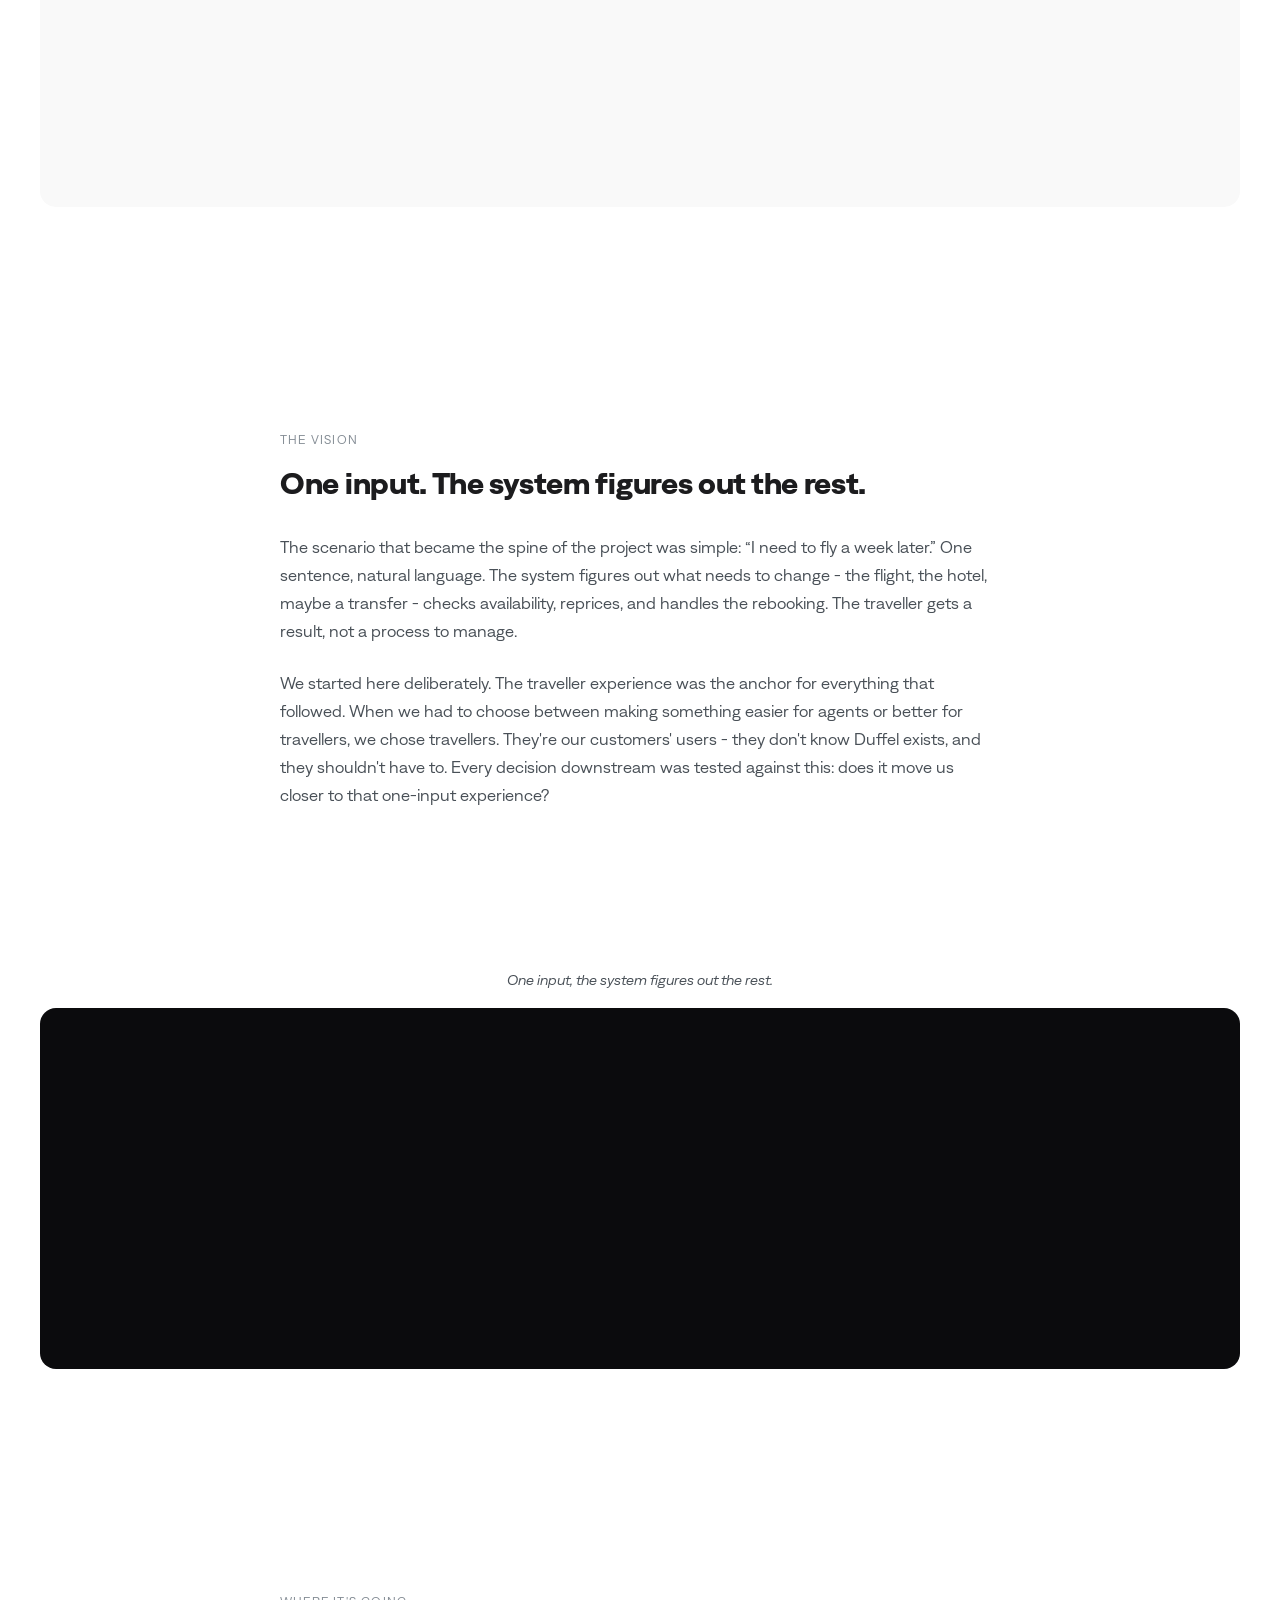
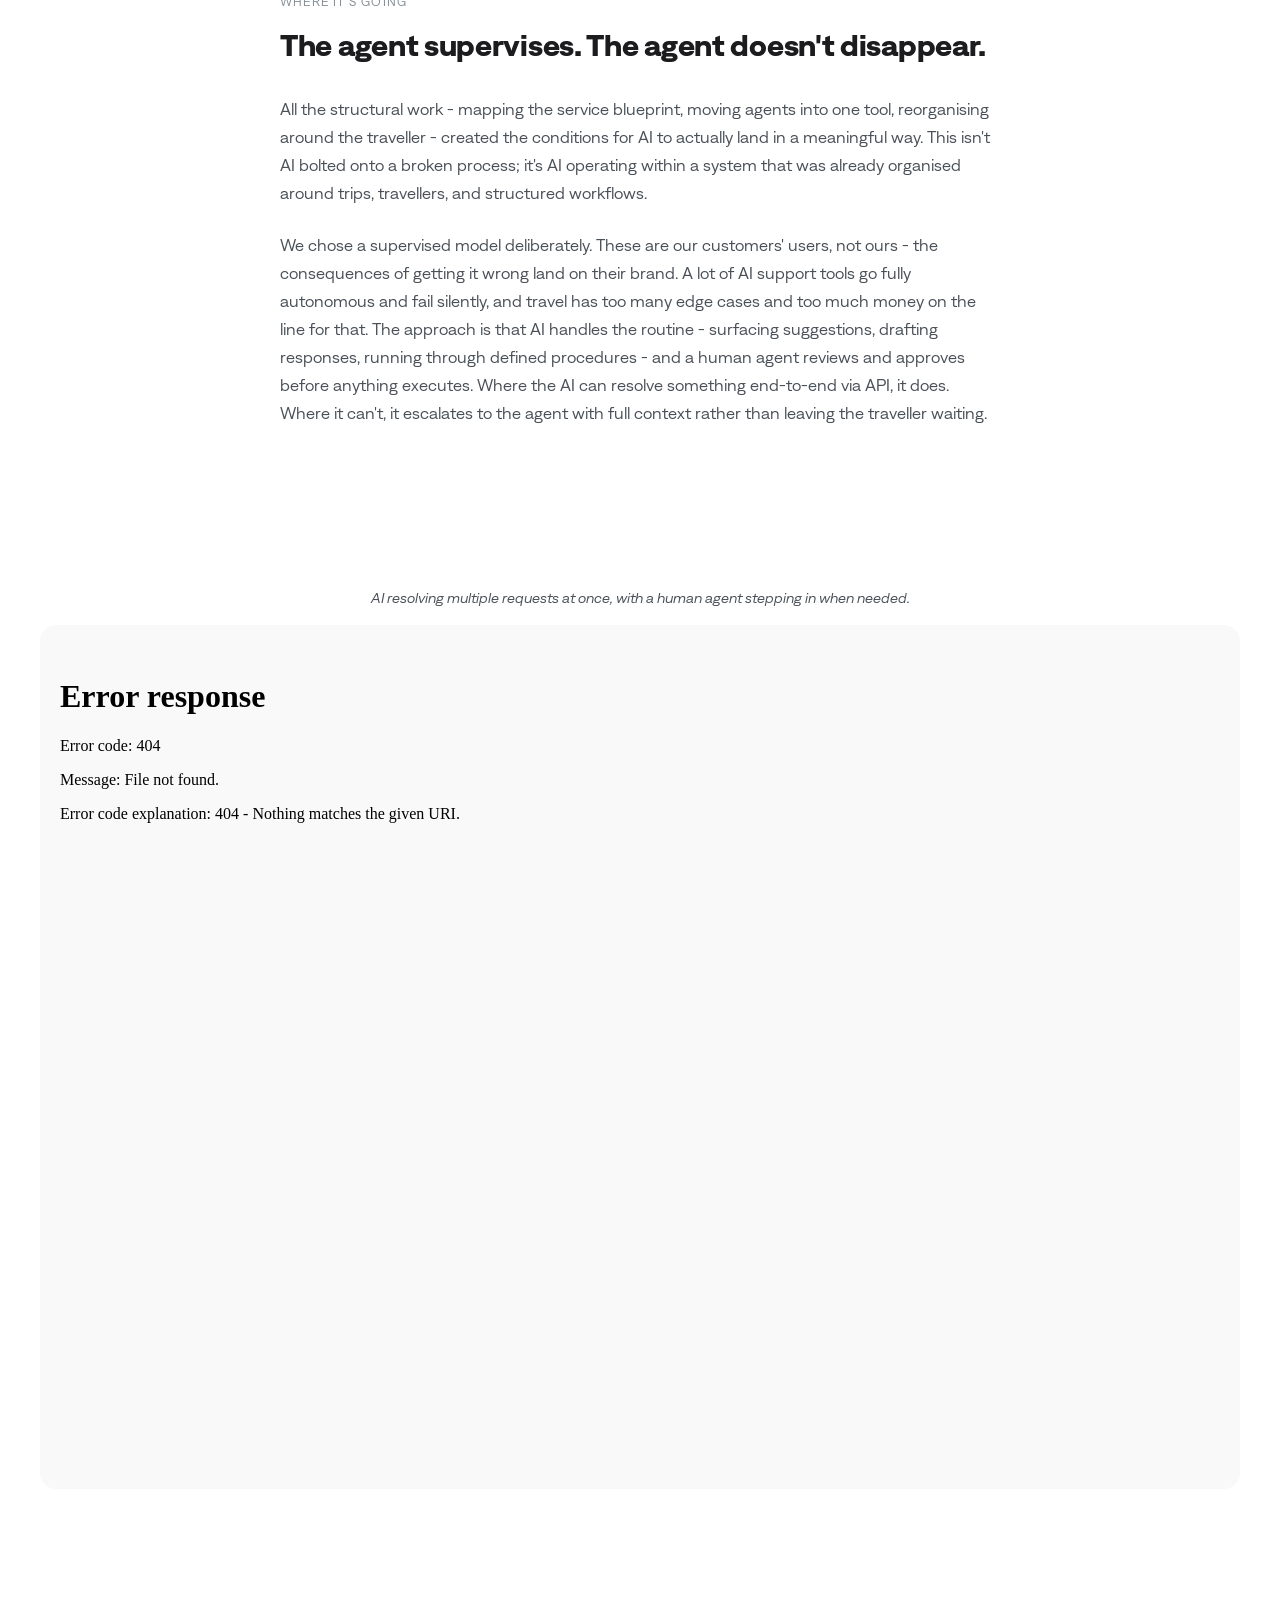
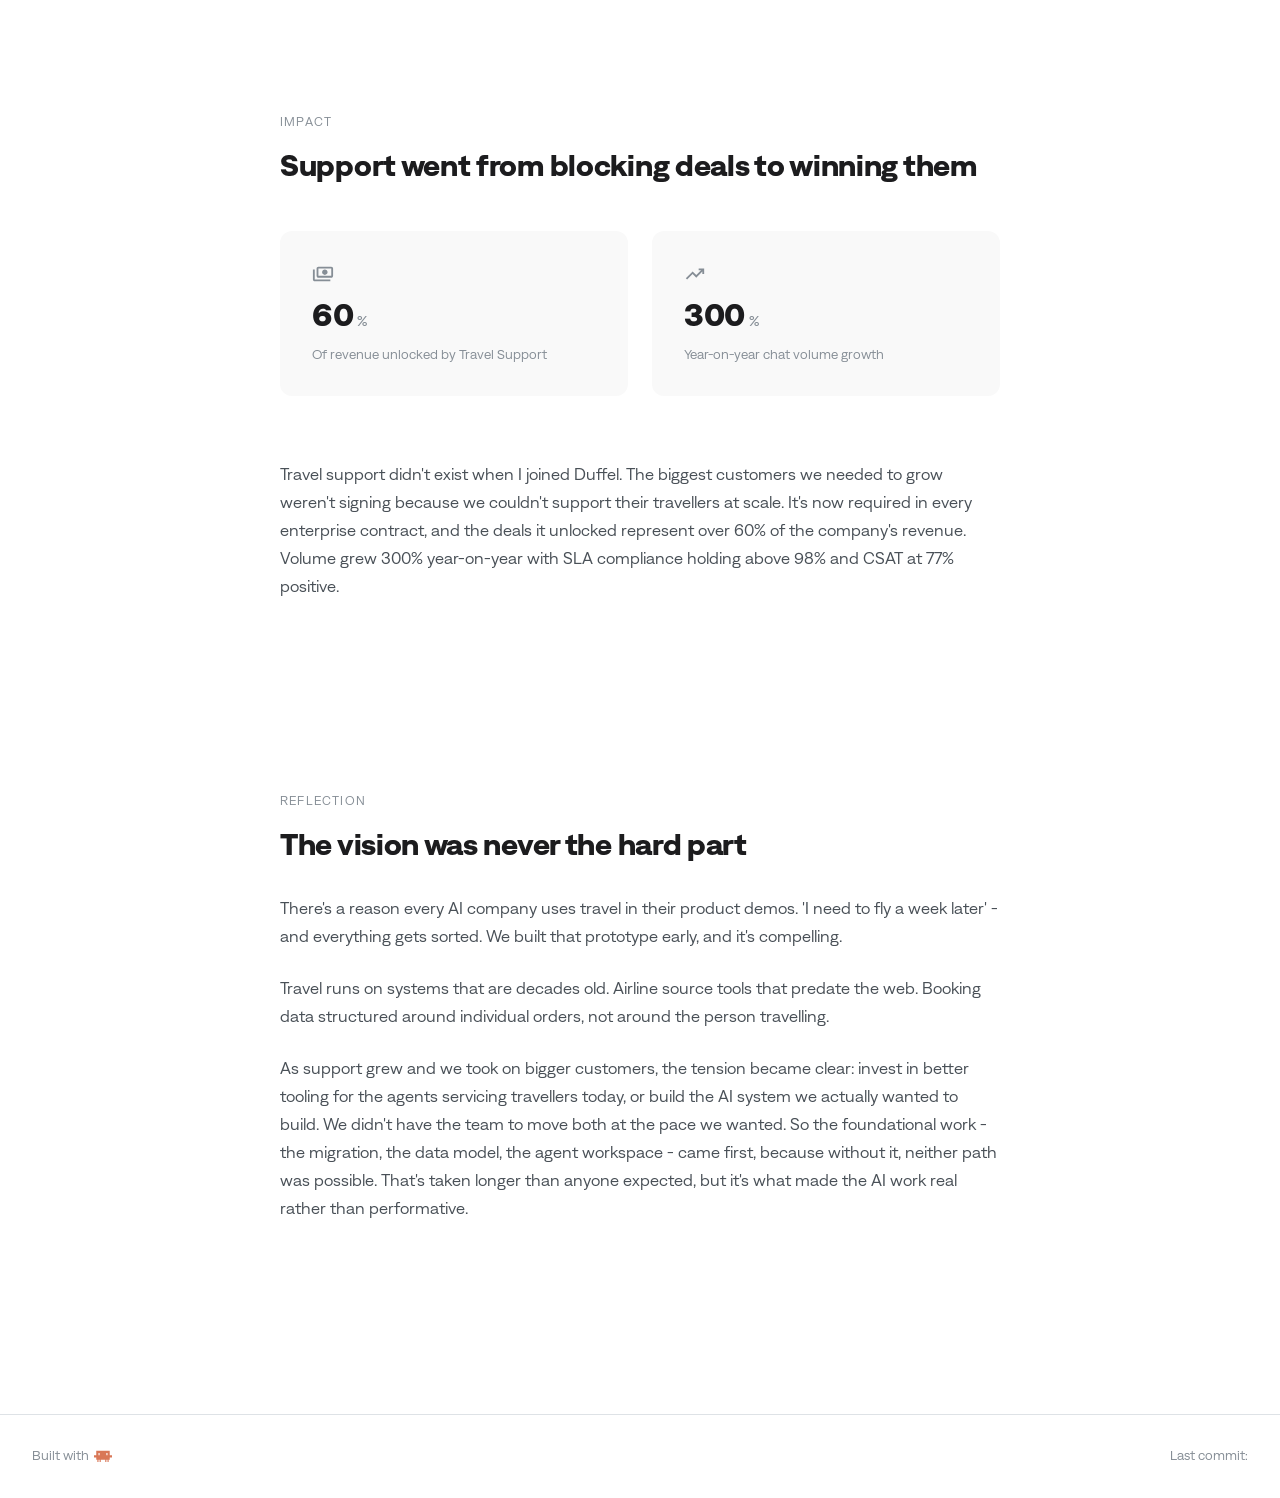
==== commit cabe9556: "Duffel: end the Impact paragraph on the numbers Drop the closing hedge about not everything shipping" ====
--- a/pages/duffel.html
+++ b/pages/duffel.html
@@ -211,7 +211,7 @@
           </div>
         </div>
         <div class="cs-body">
-          <p>Travel support didn't exist when I joined Duffel. The biggest customers we needed to grow weren't signing because we couldn't support their travellers at scale. It's now required in every enterprise contract, and the deals it unlocked represent over 60% of the company's revenue. Volume grew 300% year-on-year with SLA compliance holding above 98% and CSAT at 77% positive. Not everything has shipped, and not everything will. But the foundation is real, and the AI work building on it is too.</p>
+          <p>Travel support didn't exist when I joined Duffel. The biggest customers we needed to grow weren't signing because we couldn't support their travellers at scale. It's now required in every enterprise contract, and the deals it unlocked represent over 60% of the company's revenue. Volume grew 300% year-on-year with SLA compliance holding above 98% and CSAT at 77% positive.</p>
         </div>
       </div>
     </section>
